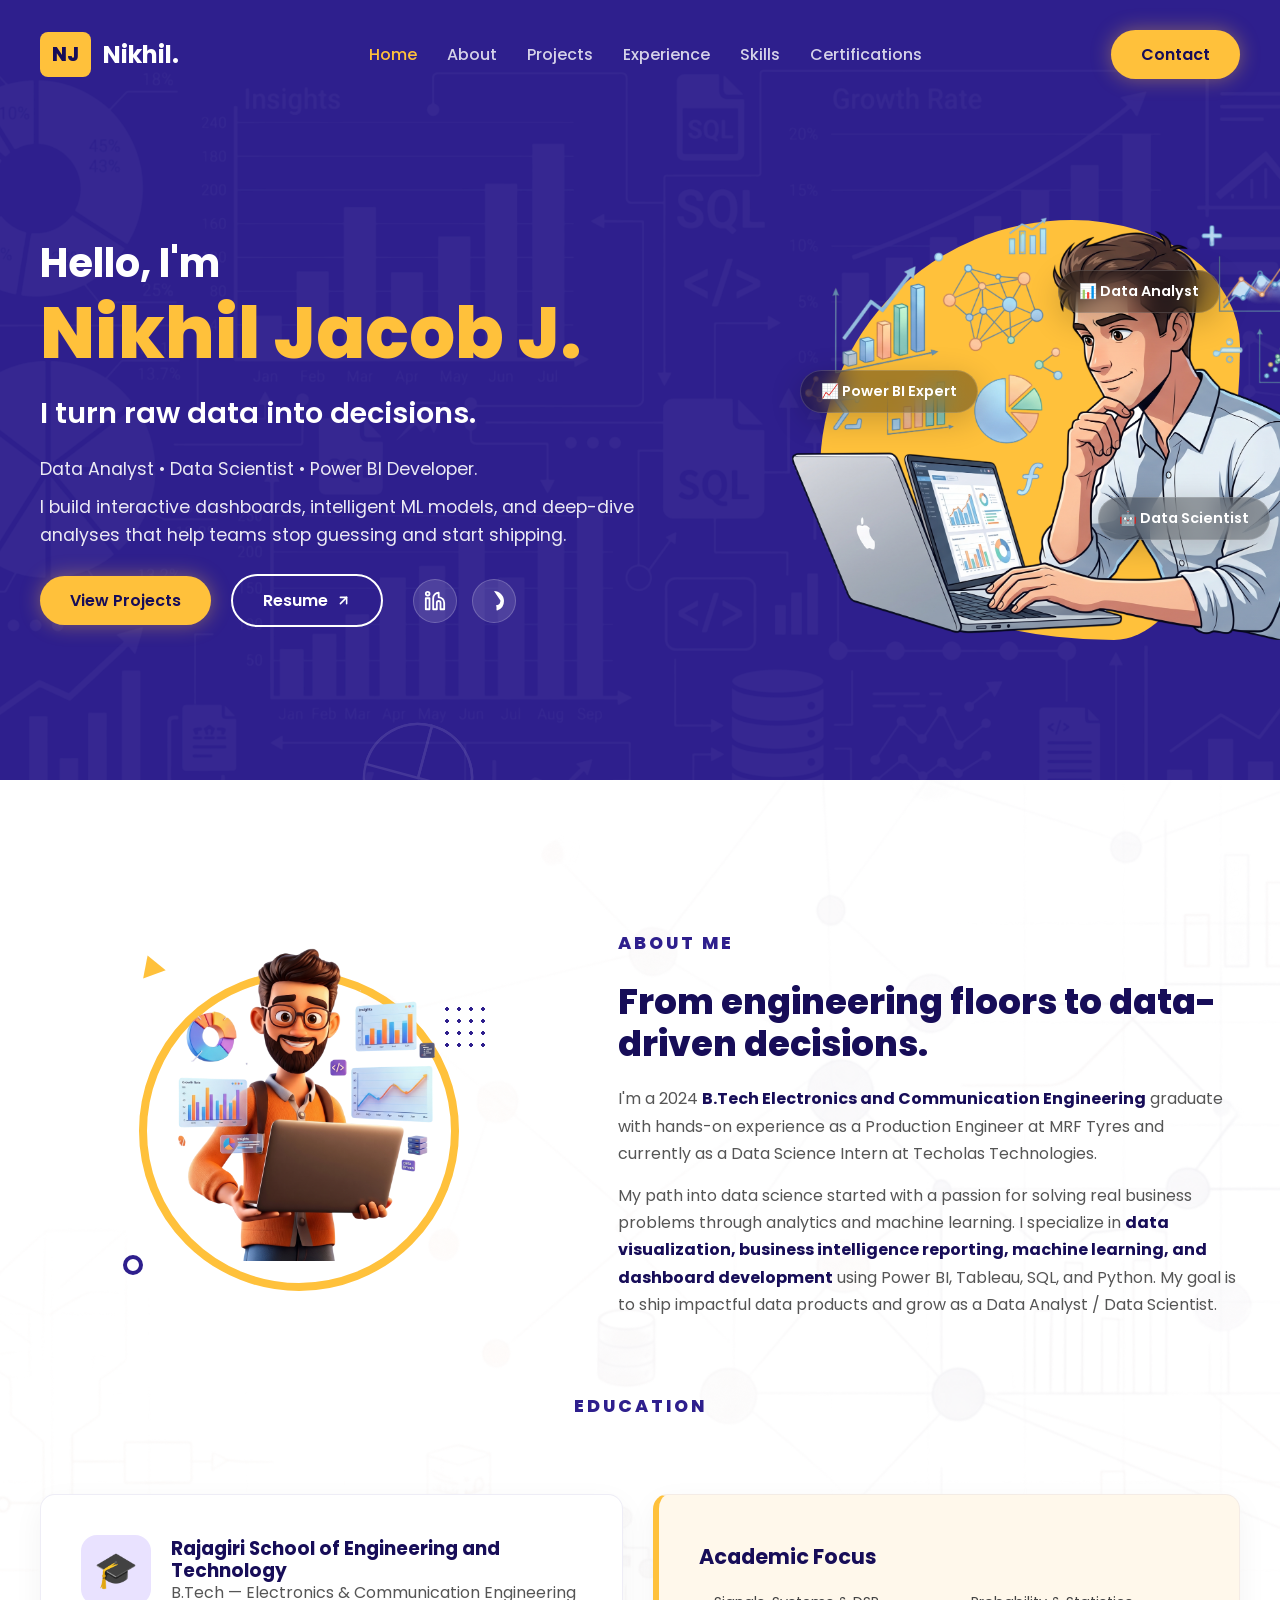
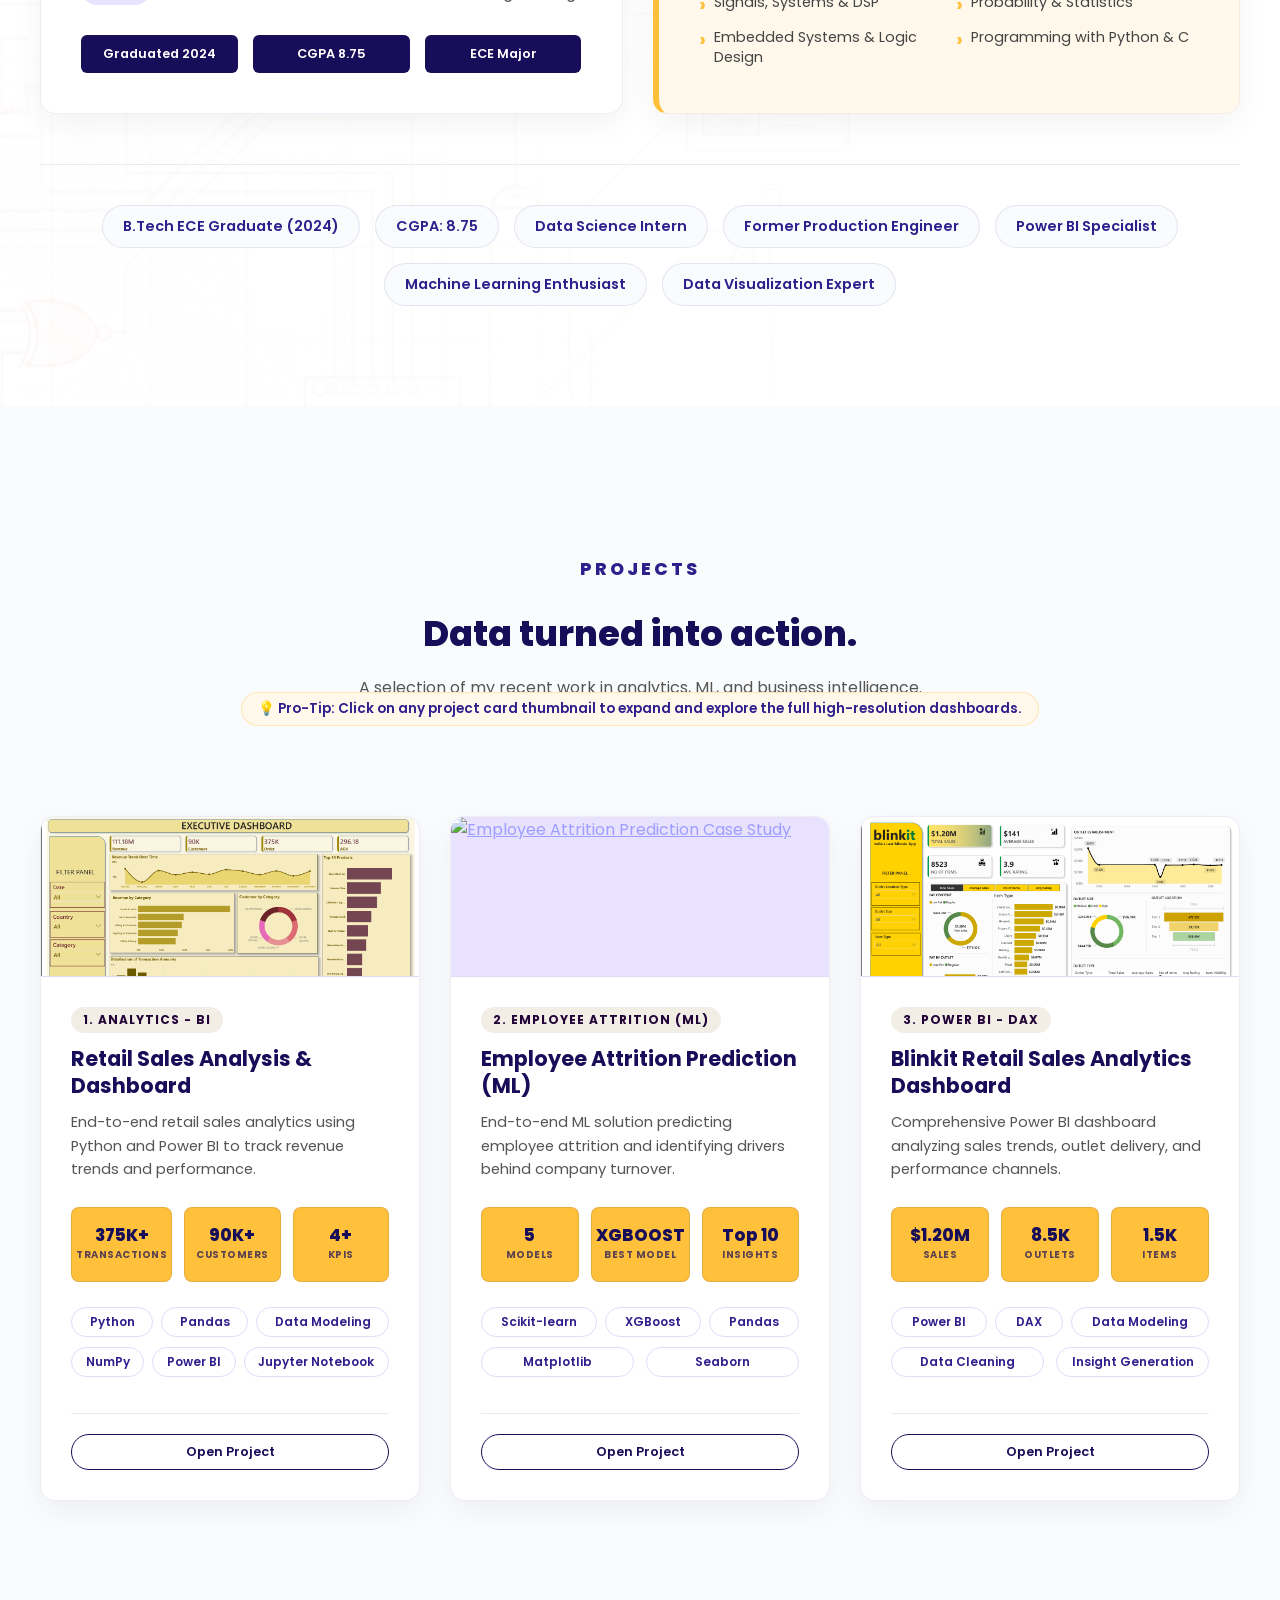
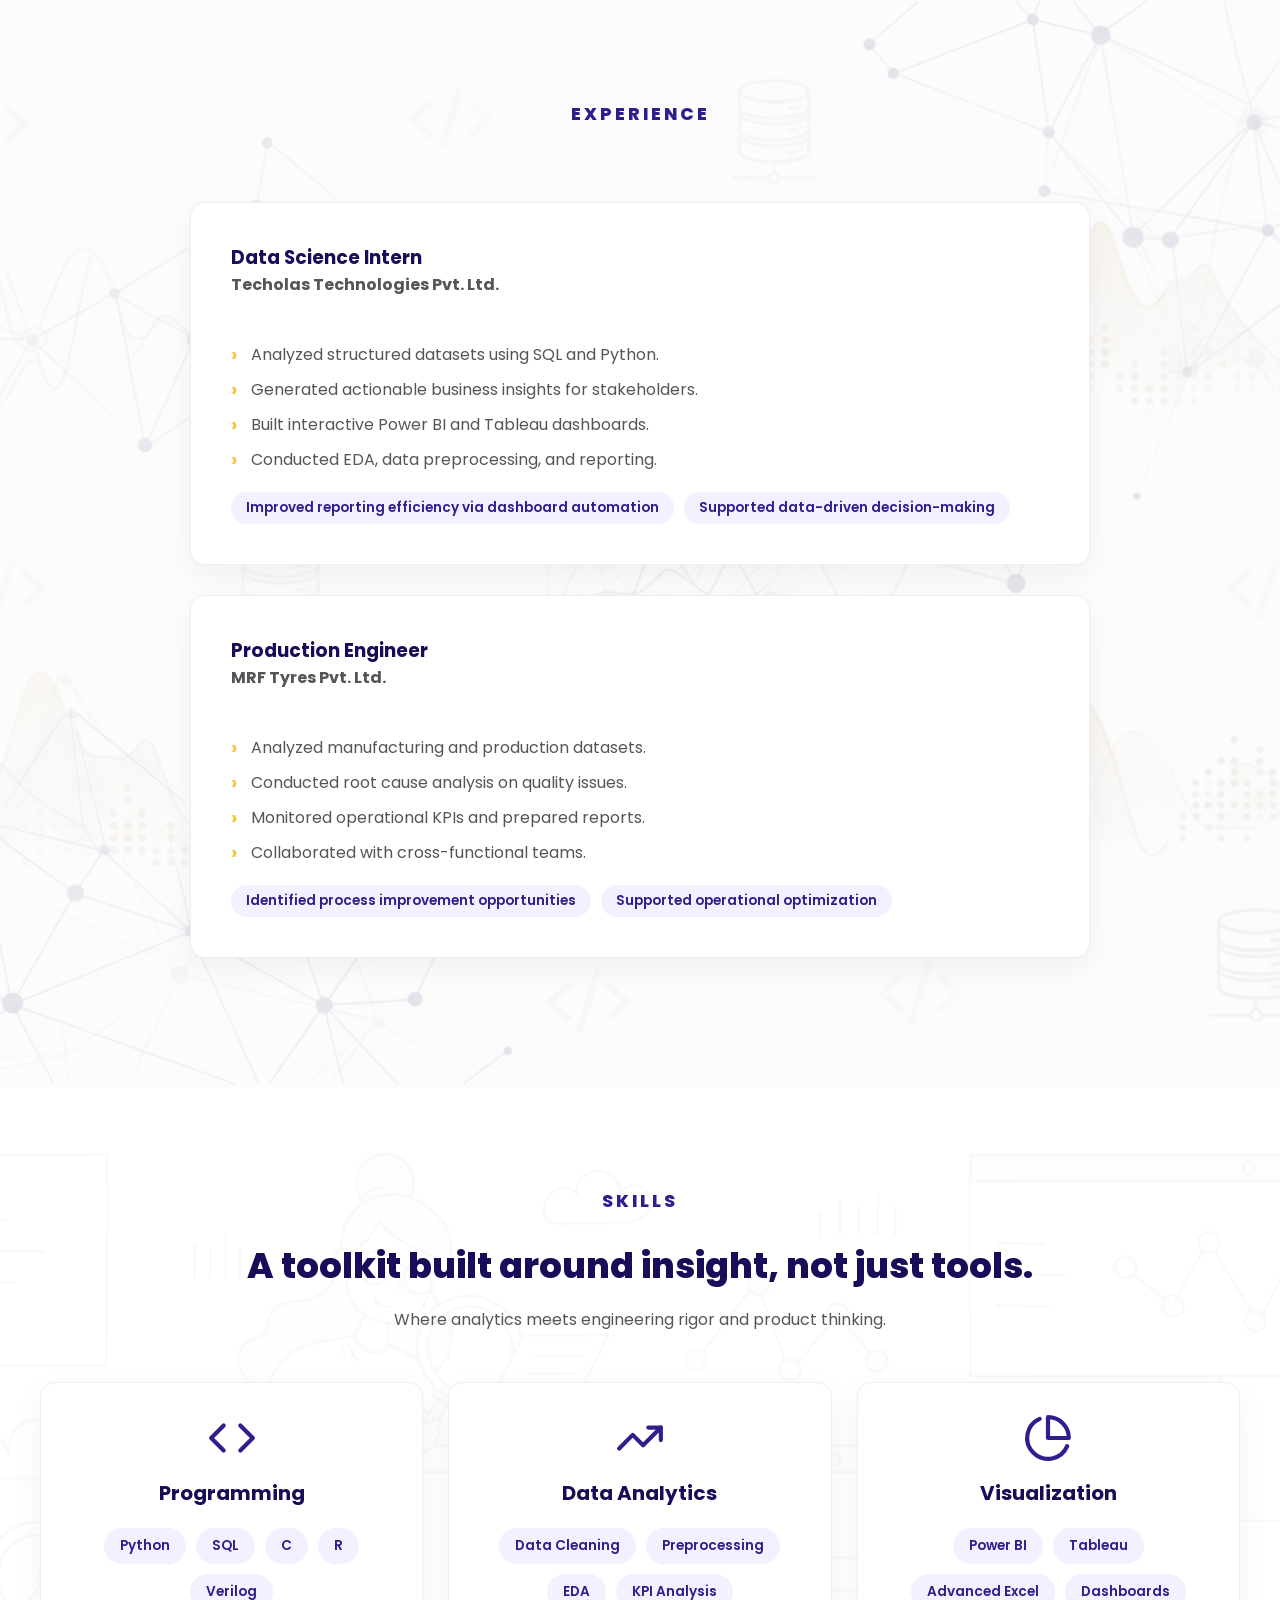
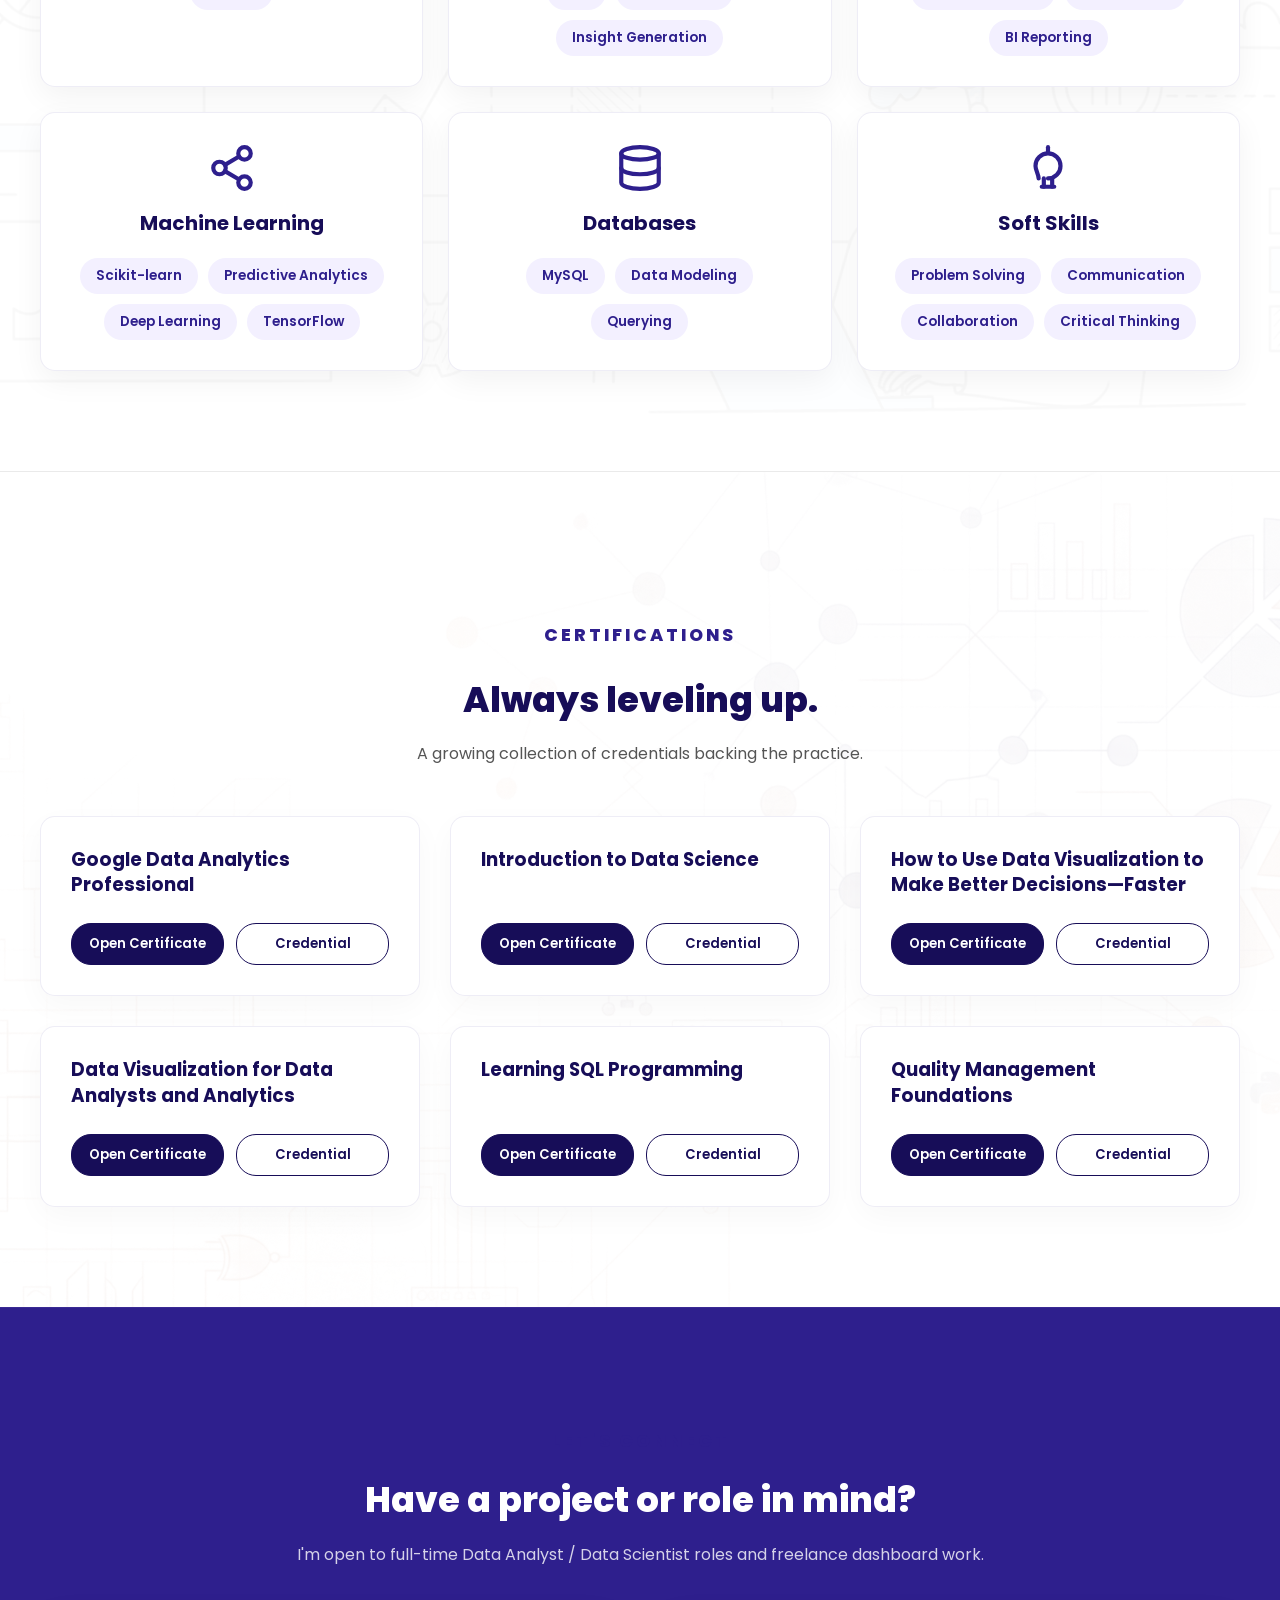
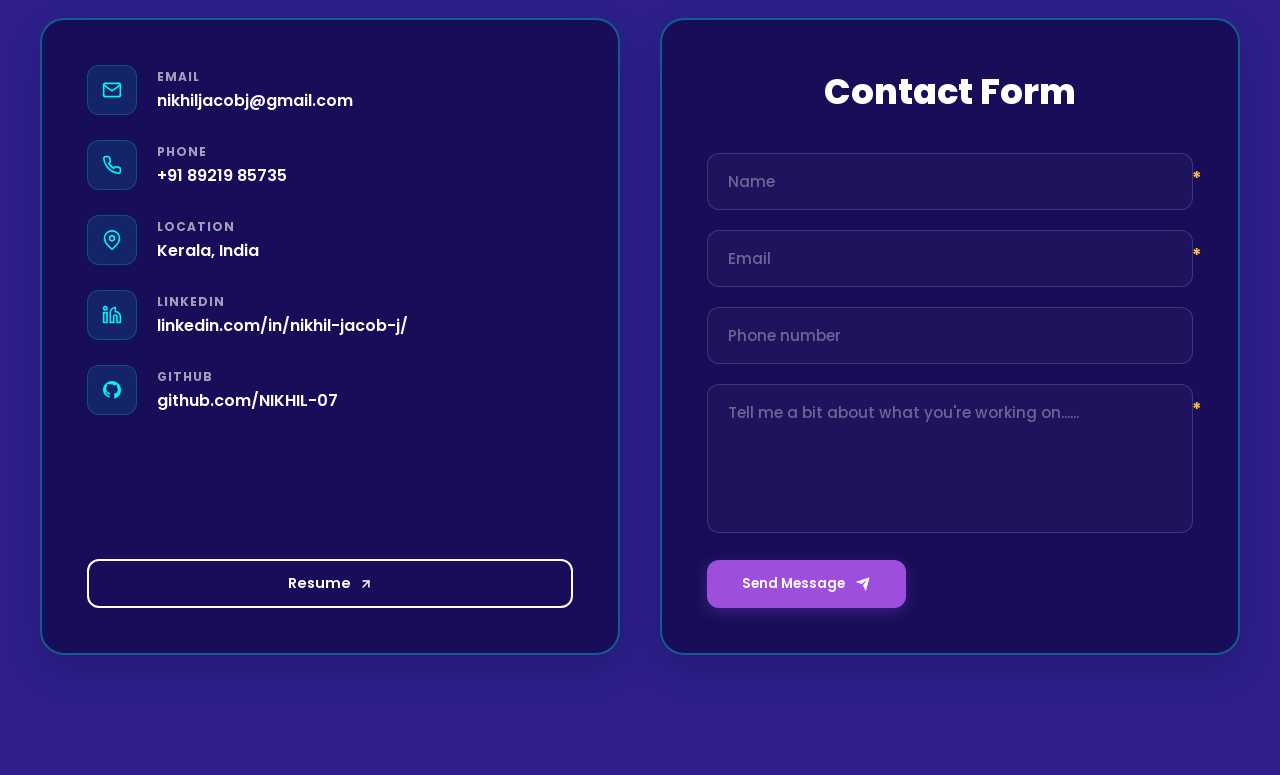
==== index.html @ 3cd32cd9 "Update index.html Updating mobile response" ====
<!DOCTYPE html>
<html lang="en">

<head>
    <meta charset="UTF-8">
    <meta name="viewport" content="width=device-width, initial-scale=1.0">
    <meta name="color-scheme" content="dark">
    <title>Nikhil Jacob J. | Portfolio</title>
    <link href="https://fonts.googleapis.com/css2?family=Poppins:wght@400;500;600;700;800&display=swap"
        rel="stylesheet">

    <style>
        /* ================= BASE RESET & ANTI-INVERSION SYSTEM ================= */
        * {
            margin: 0;
            padding: 0;
            box-sizing: border-box;
            font-family: 'Poppins', sans-serif;
        }

        :root {
            color-scheme: dark !important;
            supported-color-schemes: dark !important;
        }

        body {
            background-color: #2e1f8d !important;
            color: #ffffff !important;
            overflow-x: hidden;
            position: relative;
        }

        html {
            scroll-behavior: smooth;
        }

        .container {
            max-width: 1300px;
            margin: 0 auto;
            padding: 0 40px;
            position: relative;
            z-index: 10;
        }

        /* ================= BACKGROUND GRAPHICS & LAYERED IMAGES ================= */
        .bg-graphics {
            position: absolute;
            top: 0;
            left: 0;
            width: 100%;
            height: 100%;
            overflow: hidden;
            z-index: 1;
            pointer-events: none;
        }

        .bg-graphics::before {
            content: "";
            position: absolute;
            top: 0;
            left: 0;
            width: 100%;
            height: 100vh;
            background-image: url('Home background.png');
            background-size: cover;
            background-position: center;
            background-repeat: no-repeat;
            opacity: 0.04;
            z-index: 0;
            pointer-events: none;
        }

        .bg-chart {
            position: absolute;
            fill: none;
            stroke: #ffffff;
            stroke-width: 2;
            opacity: 0.1;
        }

        .chart-1 {
            width: 180px;
            top: 15%;
            left: 5%;
        }

        .chart-2 {
            width: 120px;
            top: 10%;
            left: 28%;
            transform: rotate(15deg);
        }

        .chart-3 {
            width: 150px;
            top: 5%;
            right: 15%;
        }

        .chart-4 {
            width: 200px;
            bottom: 10%;
            left: 35%;
            opacity: 0.1;
        }

        .chart-5 {
            width: 140px;
            top: 60%;
            left: 8%;
            opacity: 0.1;
        }

        .chart-6 {
            width: 110px;
            top: 45%;
            right: 8%;
            transform: rotate(-20deg);
        }

        .chart-7 {
            width: 160px;
            bottom: 20%;
            right: 28%;
        }

        /* ================= HEADER & NAVIGATION ================= */
        .site-header {
            position: fixed;
            top: 0;
            left: 0;
            width: 100%;
            z-index: 1000;
            transition: background-color 0.3s ease, box-shadow 0.3s ease;
        }

        .site-header.scrolled {
            background-color: rgba(23, 13, 88, 0.75) !important;
            backdrop-filter: blur(15px);
            -webkit-backdrop-filter: blur(15px);
            border-bottom: 1px solid rgba(255, 255, 255, 0.08);
            box-shadow: 0 10px 30px rgba(0, 0, 0, 0.15);
        }

        .navbar {
            display: flex;
            justify-content: space-between;
            align-items: center;
            padding: 30px 0;
            transition: padding 0.3s ease;
        }

        .site-header.scrolled .navbar {
            padding: 15px 0;
        }

        .logo {
            display: flex;
            align-items: center;
            gap: 12px;
        }

        .logo-icon {
            background-color: #ffc13b;
            color: #170d58;
            font-weight: 800;
            font-size: 1.2rem;
            padding: 8px 12px;
            border-radius: 8px;
        }

        .logo-text {
            font-size: 1.5rem;
            font-weight: 700;
            color: #ffffff !important;
        }

        .nav-links {
            display: flex;
            list-style: none;
            gap: 30px;
        }

        .nav-links a {
            text-decoration: none;
            color: #ffffff !important;
            font-weight: 500;
            opacity: 0.8;
            transition: 0.3s;
        }

        .nav-links a:hover,
        .nav-links a.active {
            color: #ffc13b !important;
            opacity: 1;
        }

        .mobile-menu-trigger {
            display: none;
            background: transparent;
            border: none;
            color: #ffffff !important;
            cursor: pointer;
        }

        /* Buttons */
        .btn {
            display: inline-block;
            padding: 12px 30px;
            border-radius: 30px;
            text-decoration: none;
            font-weight: 600;
            transition: all 0.3s ease;
            text-align: center;
        }

        .btn-contact {
            background-color: #ffc13b !important;
            color: #170d58 !important;
            box-shadow: 0 0 20px rgba(255, 193, 59, 0.4);
        }

        .btn-primary {
            background-color: #ffc13b !important;
            color: #170d58 !important;
            box-shadow: 0 0 20px rgba(255, 193, 59, 0.4);
        }

        .btn-contact:hover,
        .btn-primary:hover {
            box-shadow: 0 0 30px rgba(255, 193, 59, 0.7);
            transform: translateY(-2px);
        }

        .btn-secondary {
            background-color: transparent !important;
            color: #ffffff !important;
            border: 2px solid #ffffff !important;
        }

        .btn-secondary:hover {
            background-color: rgba(255, 255, 255, 0.1) !important;
        }

        .btn-sm {
            padding: 8px 16px;
            font-size: 0.8rem;
            border-radius: 25px;
        }

        /* Mobile Notice Banner */
        .mobile-notice-ribbon {
            display: none;
            width: 100%;
            background: #fff8eb !important;
            color: #170d58 !important;
            padding: 14px 20px;
            font-size: 0.9rem;
            font-weight: 700;
            text-align: center;
            border: 1px solid rgba(255, 193, 59, 0.4);
            border-radius: 12px;
            margin-bottom: 25px;
            box-shadow: 0 4px 15px rgba(0, 0, 0, 0.15);
        }

        /* ================= SECTION HEADERS ================= */
        .section-header {
            text-align: center;
            margin-bottom: 50px;
            display: flex;
            flex-direction: column;
            align-items: center;
            width: 100%;
        }

        .section-header h2 {
            font-size: 2.2rem;
            color: #170d58 !important;
            font-weight: 800;
            margin-bottom: 15px;
        }

        .section-header p {
            color: #555555 !important;
        }

        /* ================= HERO SECTION ================= */
        .hero {
            display: flex;
            align-items: center;
            justify-content: space-between;
            min-height: calc(100vh - 120px);
            padding-top: 120px;
            padding-bottom: 40px;
        }

        .hero-left {
            max-width: 600px;
        }

        .hero-left h2 {
            font-size: 2.5rem;
            font-weight: 700;
        }

        .hero-left h1 {
            font-size: 4.5rem;
            color: #ffc13b;
            font-weight: 800;
            line-height: 1.1;
            margin-bottom: 20px;
        }

        .hero-left h3 {
            font-size: 1.8rem;
            font-weight: 600;
            margin-bottom: 20px;
        }

        .hero-left p {
            font-size: 1.1rem;
            opacity: 0.9;
            line-height: 1.6;
            margin-bottom: 10px;
        }

        .hero-left .description {
            margin-bottom: 25px;
        }

        .hero-buttons {
            display: flex;
            gap: 20px;
            align-items: center;
        }

        .hero-socials {
            display: flex;
            gap: 15px;
            margin-left: 10px;
        }

        .hero-social-icon {
            width: 44px;
            height: 44px;
            background: rgba(255, 255, 255, 0.12) !important;
            border: 1px solid rgba(255, 255, 255, 0.2);
            color: #ffffff !important;
            border-radius: 50%;
            transition: all 0.3s ease;
            display: flex;
            justify-content: center;
            align-items: center;
        }

        .hero-social-icon:hover {
            color: #170d58 !important;
            background: #ffc13b !important;
            border-color: #ffc13b;
            transform: translateY(-3px);
            box-shadow: 0 10px 20px rgba(255, 193, 59, 0.3);
        }

        /* Only Yellow Background Wrapper Animates. Profile Image remains clean and steady */
        .hero-right {
            position: relative;
            width: 420px;
            height: 420px;
            margin-left: 40px;
            background-color: #ffc13b !important;
            background-image: radial-gradient(circle, #ffc13b 50%, transparent 55%);
            background-size: cover;
            background-position: center;
            border-radius: 60% 40% 30% 70% / 60% 30% 70% 40%;
            animation: morphBlob 12s infinite ease-in-out;
            flex-shrink: 0;
        }

        .illustration-placeholder {
            width: 100%;
            height: 100%;
            position: absolute;
            top: 0;
            left: 0;
            z-index: 5;
        }

        .profile-img {
            width: 100%;
            height: 100%;
            object-fit: contain;
            object-position: bottom;
            pointer-events: none;
            transform: scale(1.95);
            transform-origin: bottom center;
            z-index: 0;
        }

        .glass-badge {
            position: absolute;
            background: rgba(0, 0, 0, 0.35);
            backdrop-filter: blur(12px);
            -webkit-backdrop-filter: blur(12px);
            border: 1px solid rgba(255, 255, 255, 0.15);
            padding: 10px 20px;
            border-radius: 30px;
            font-weight: 600;
            font-size: 0.9rem;
            box-shadow: 0 8px 32px rgba(0, 0, 0, 0.2);
            color: #fff;
            z-index: 20;
            animation: floatBadge 6s infinite ease-in-out;
            cursor: pointer;
            transition: all 0.3s ease;
        }

        .glass-badge:hover {
            background: #ffc13b;
            color: #333333;
            border-color: #ffc13b;
            box-shadow: 0 15px 35px rgba(255, 193, 59, 0.4);
            scale: 1.15;
            z-index: 30;
        }

        .badge-1 {
            top: 50px;
            right: 20px;
            animation-delay: 0s;
        }

        .badge-2 {
            top: 150px;
            left: -20px;
            animation-delay: 1.5s;
        }

        .badge-3 {
            bottom: 100px;
            right: -30px;
            animation-delay: 3s;
        }

        @keyframes morphBlob {

            0%,
            100% {
                border-radius: 60% 40% 30% 70% / 60% 30% 70% 40%;
                transform: scale(1) rotate(0deg);
            }

            25% {
                border-radius: 40% 60% 70% 30% / 30% 70% 40% 60%;
                transform: scale(1.03) rotate(1deg);
            }

            50% {
                border-radius: 30% 70% 40% 60% / 70% 40% 60% 30%;
                transform: scale(1.05) rotate(-1deg);
            }

            75% {
                border-radius: 70% 30% 60% 40% / 40% 60% 30% 70%;
                transform: scale(1.03) rotate(1deg);
            }
        }

        @keyframes floatBadge {

            0%,
            100% {
                transform: translateY(0px);
            }

            50% {
                transform: translateY(-15px);
            }
        }

        /* ================= LIGHT SECTIONS (ABOUT, PROJECTS, CERTS) ================= */
        .light-section {
            background-color: #ffffff !important;
            color: #333333 !important;
            padding: 150px 0 100px 0;
            position: relative;
            z-index: 20;
            overflow: hidden;
        }

        .light-section::before {
            content: "";
            position: absolute;
            top: 0;
            left: 0;
            width: 100%;
            height: 100%;
            background-image: url('About Section Bg.png');
            background-size: cover;
            background-position: center;
            background-repeat: no-repeat;
            opacity: 0.2;
            z-index: 0;
            pointer-events: none;
        }

        .light-section .container {
            position: relative;
            z-index: 1;
        }

        .about-top-row {
            display: flex;
            gap: 60px;
            align-items: center;
            margin-bottom: 60px;
        }

        .about-image-column {
            flex: 1;
            display: flex;
            justify-content: center;
        }

        .about-image-wrapper {
            position: relative;
            width: 320px;
            height: 320px;
            display: flex;
            justify-content: center;
            align-items: center;
        }

        .decor-ring {
            position: absolute;
            width: 100%;
            height: 100%;
            border: 8px solid #ffc13b;
            border-radius: 50%;
            z-index: 1;
        }

        .image-frame {
            width: 100%;
            height: 100%;
            border-radius: 50%;
            background-color: transparent;
            overflow: visible;
            z-index: 2;
            position: relative;
            display: flex;
            justify-content: center;
            align-items: flex-end;
        }

        .about-img {
            width: 100%;
            object-fit: contain;
            object-position: bottom;
            margin-bottom: 30px;
            transform: scale(1.00);
            transform-origin: bottom center;
            z-index: 10;
        }

        .shape {
            position: absolute;
            z-index: 3;
        }

        .shape-triangle {
            width: 0;
            height: 0;
            border-left: 12px solid transparent;
            border-right: 12px solid transparent;
            border-bottom: 20px solid #ffc13b;
            top: -5%;
            left: 0%;
            transform: rotate(-20deg);
        }

        .shape-circle {
            width: 20px;
            height: 20px;
            border: 4px solid #2e1f8d;
            border-radius: 50%;
            bottom: 5%;
            left: -5%;
        }

        .shape-dots {
            width: 50px;
            height: 50px;
            background-image: radial-gradient(#2e1f8d 20%, transparent 20%);
            background-size: 12px 12px;
            top: 10%;
            right: -10%;
        }

        .about-text-column {
            flex: 1.2;
        }

        .sub-heading {
            color: #2e1f8d !important;
            font-weight: 800;
            font-size: 1.1rem;
            letter-spacing: 3px;
            text-transform: uppercase;
            display: block;
            margin-bottom: 25px;
        }

        .about-text-column h2 {
            font-size: 2.2rem;
            color: #170d58 !important;
            font-weight: 800;
            line-height: 1.2;
            margin-bottom: 20px;
        }

        .about-text-column p {
            font-size: 1rem;
            color: #555555 !important;
            line-height: 1.7;
            margin-bottom: 15px;
        }

        .about-text-column strong {
            color: #170d58 !important;
            font-weight: 700;
        }

        /* Symmetrical Hover Transformations on Education Cards */
        .about-middle-row {
            display: flex;
            gap: 30px;
            align-items: stretch;
            margin-bottom: 50px;
        }

        .edu-card,
        .edu-focus-card {
            flex: 1;
            border-radius: 15px;
            padding: 40px;
            transition: all 0.4s cubic-bezier(0.175, 0.885, 0.32, 1.275);
            box-shadow: 0 10px 30px rgba(0, 0, 0, 0.05);
        }

        .edu-card {
            background: #ffffff !important;
            border: 1px solid rgba(46, 31, 141, 0.08);
        }

        .edu-card h3 {
            color: #170d58 !important;
        }

        .edu-card p {
            color: #555555 !important;
        }

        .edu-focus-card {
            background: #fff8eb !important;
            border-left: 6px solid #ffc13b !important;
            border-top: 1px solid rgba(46, 31, 141, 0.05);
            border-right: 1px solid rgba(46, 31, 141, 0.05);
            border-bottom: 1px solid rgba(46, 31, 141, 0.05);
            display: flex;
            flex-direction: column;
            justify-content: center;
        }

        .edu-card:hover,
        .edu-focus-card:hover {
            transform: translateY(-10px) !important;
            box-shadow: 0 20px 40px rgba(46, 31, 141, 0.12) !important;
            border-color: rgba(255, 193, 59, 0.6) !important;
        }

        .edu-header {
            display: flex;
            align-items: center;
            gap: 20px;
            margin-bottom: 30px;
        }

        .edu-icon {
            font-size: 2.2rem;
            background: #e9e2ff;
            width: 70px;
            height: 70px;
            display: flex;
            justify-content: center;
            align-items: center;
            border-radius: 16px;
            flex-shrink: 0;
        }

        .edu-titles {
            display: flex;
            flex-direction: column;
            justify-content: center;
            line-height: 1.2;
        }

        .edu-badges {
            display: flex;
            justify-content: space-between;
            gap: 15px;
            width: 100%;
        }

        .badge {
            flex: 1;
            text-align: center;
            background: #170d58 !important;
            color: #ffffff !important;
            font-size: 0.8rem;
            padding: 10px 5px;
            border-radius: 6px;
            font-weight: 600;
        }

        .edu-focus-card h4 {
            color: #170d58 !important;
            font-size: 1.3rem;
            margin-bottom: 20px;
            font-weight: 700;
        }

        .focus-list {
            list-style: none;
            padding: 0;
            display: grid;
            grid-template-columns: repeat(2, 1fr);
            gap: 15px;
        }

        .focus-list li {
            position: relative;
            padding-left: 15px;
            font-size: 0.9rem;
            color: #444444 !important;
            line-height: 1.4;
        }

        .focus-list li::before {
            content: '›';
            position: absolute;
            left: 0;
            top: -2px;
            color: #ffc13b !important;
            font-size: 1.3rem;
            font-weight: bold;
        }

        .about-bottom-skills {
            width: 100%;
            border-top: 1px solid #eaeaea;
            padding-top: 40px;
        }

        .about-skill-tags {
            display: flex;
            flex-wrap: wrap;
            justify-content: center;
            gap: 15px;
        }

        .about-skill-tags span {
            background-color: #f9fbfd !important;
            color: #2e1f8d !important;
            padding: 10px 20px;
            border-radius: 30px;
            font-size: 0.9rem;
            font-weight: 600;
            border: 1px solid rgba(46, 31, 141, 0.1);
            transition: all 0.3s ease;
            cursor: default;
        }

        .about-skill-tags span:hover {
            background-color: #ffc13b !important;
            color: #170d58 !important;
            border-color: #ffc13b;
            transform: translateY(-3px);
            box-shadow: 0 5px 15px rgba(255, 193, 59, 0.3);
        }

        /* ================= PROJECTS SECTION ================= */
        .projects-section {
            padding: 150px 0 100px 0;
            background-color: #f9fbfd !important;
            position: relative;
            overflow: hidden;
        }

        .projects-section::before {
            content: "";
            position: absolute;
            top: 0;
            left: 0;
            width: 100%;
            height: 100%;
            background-image: url('Projects bg.png');
            background-size: cover;
            background-position: center;
            background-repeat: no-repeat;
            opacity: 0.04;
            z-index: 0;
            pointer-events: none;
        }

        .projects-grid {
            display: grid;
            grid-template-columns: repeat(auto-fit, minmax(360px, 1fr));
            grid-auto-rows: 1fr;
            gap: 30px;
            margin-top: 40px;
        }

        .project-card {
            background: #ffffff !important;
            border: 1px solid rgba(46, 31, 141, 0.08);
            border-radius: 15px;
            overflow: hidden;
            display: flex;
            flex-direction: column;
            transition: all 0.4s cubic-bezier(0.175, 0.885, 0.32, 1.275);
            box-shadow: 0 10px 30px rgba(0, 0, 0, 0.05);
            height: 100%;
        }

        .project-card:hover {
            transform: translateY(-10px);
            box-shadow: 0 20px 40px rgba(46, 31, 141, 0.12);
            border-color: #ffc13b;
        }

        .project-img {
            width: 100%;
            height: 160px;
            background: #e9e2ff;
            display: flex;
            justify-content: center;
            align-items: center;
            border-bottom: 1px solid rgba(46, 31, 141, 0.05);
            overflow: hidden;
            position: relative;
            cursor: zoom-in;
        }

        .project-img img {
            width: 100%;
            height: 100%;
            object-fit: cover;
            object-position: 50% 10%;
            position: relative;
            z-index: 1;
        }

        .project-content {
            padding: 30px;
            display: flex;
            flex-direction: column;
            flex: 1;
            color: #555555 !important;
        }

        .project-category {
            font-size: 0.75rem;
            font-weight: 700;
            color: #220338 !important;
            text-transform: uppercase;
            letter-spacing: 1px;
            margin-bottom: 12px;
            display: inline-block;
            background: #f2eee6 !important;
            padding: 4px 12px;
            border-radius: 20px;
            align-self: flex-start;
        }

        .project-text-area {
            display: flex;
            flex-direction: column;
            flex: 1;
            justify-content: flex-start;
        }

        .project-content h3 {
            color: #170d58 !important;
            font-size: 1.3rem;
            margin-bottom: 12px;
            line-height: 1.3;
            font-weight: 700;
        }

        .project-content p {
            color: #555555 !important;
            font-size: 0.92rem;
            line-height: 1.6;
            margin-bottom: 25px;
        }

        .project-metrics {
            display: flex;
            justify-content: space-between;
            gap: 12px;
            margin-bottom: 25px;
            width: 100%;
            margin-top: auto;
        }

        .metric-box {
            background: #ffc13b !important;
            border: 1px solid rgba(23, 13, 88, 0.1);
            border-radius: 8px;
            padding: 12px 4px;
            text-align: center;
            flex: 1;
            display: flex;
            flex-direction: column;
            justify-content: center;
            align-items: center;
            height: 75px;
        }

        .metric-box h4 {
            color: #170d58 !important;
            font-size: 1.05rem;
            font-weight: 800;
            margin-bottom: 2px;
            line-height: 1.2;
        }

        .metric-box p {
            color: rgba(23, 13, 88, 0.7) !important;
            font-size: 0.62rem;
            text-transform: uppercase;
            letter-spacing: 0.5px;
            margin: 0;
            font-weight: 700;
        }

        .project-tags {
            display: flex;
            flex-wrap: wrap;
            justify-content: space-between;
            gap: 10px 8px;
            margin-bottom: 30px;
            min-height: 76px;
            align-content: flex-start;
        }

        .project-tags span {
            flex-grow: 1;
            text-align: center;
            background: #ffffff !important;
            color: #2e1f8d !important;
            border: 1px solid #e0dcfc;
            padding: 5px 12px;
            border-radius: 20px;
            font-size: 0.75rem;
            font-weight: 600;
            max-width: 48%;
        }

        .project-links {
            display: flex;
            gap: 10px;
            border-top: 1px solid #eaeaea;
            padding-top: 20px;
            margin-top: auto;
        }

        .project-links .btn-outline-dark {
            width: 100%;
            text-align: center;
            font-weight: 600;
            background: transparent;
            border: 1px solid #170d58;
            color: #170d58 !important;
            transition: all 0.3s ease;
        }

        .project-links .btn-outline-dark:hover {
            background: #170d58 !important;
            color: #ffffff !important;
        }

        /* Pro-Tip project banner text */
        .project-row-hint {
            text-align: center;
            font-size: 0.85rem;
            color: #2e1f8d !important;
            font-weight: 600;
            background: #fff8eb !important;
            display: inline-block;
            padding: 6px 16px;
            border-radius: 20px;
            margin: -20px auto 40px auto;
            border: 1px solid rgba(255, 193, 59, 0.3);
        }

        /* ================= EXPERIENCE SECTION ================= */
        .experience-section {
            padding: 100px 0;
            background-color: #fcfcfc !important;
            position: relative;
            overflow: hidden;
        }

        .experience-section::before {
            content: "";
            position: absolute;
            top: 0;
            left: 0;
            width: 100%;
            height: 100%;
            background-image: url('Experience section bg.png');
            background-size: cover;
            background-position: center;
            background-repeat: no-repeat;
            opacity: 0.2;
            z-index: 0;
            pointer-events: none;
        }

        .exp-card {
            background: #ffffff !important;
            border: 1px solid rgba(46, 31, 141, 0.08);
            border-radius: 15px;
            padding: 40px;
            margin-bottom: 30px;
            max-width: 900px;
            margin-left: auto;
            margin-right: auto;
            transition: all 0.4s ease;
            box-shadow: 0 10px 30px rgba(0, 0, 0, 0.05);
        }

        .exp-card h3 {
            color: #170d58 !important;
        }

        .exp-card h4 {
            color: #555555 !important;
        }

        .exp-card p,
        .exp-card li {
            color: #555555 !important;
        }

        .exp-card:hover {
            transform: translateY(-8px);
            box-shadow: 0 20px 40px rgba(46, 31, 141, 0.12);
            border-color: #ffc13b;
        }

        .exp-list {
            list-style: none;
            margin: 20px 0;
        }

        .exp-list li {
            margin-bottom: 10px;
            padding-left: 20px;
            position: relative;
        }

        .exp-list li::before {
            content: '›';
            color: #ffc13b !important;
            position: absolute;
            left: 0;
            font-weight: bold;
            font-size: 1.2rem;
            top: -2px;
        }

        .exp-tags {
            display: flex;
            flex-wrap: wrap;
            gap: 10px;
        }

        .exp-tag {
            background: #f3f0ff !important;
            color: #2e1f8d !important;
            padding: 6px 15px;
            border-radius: 20px;
            font-size: 0.85rem;
            font-weight: 600;
        }

        /* ================= SKILLS SECTION (2 ROWS x 3 COLUMNS EACH) ================= */
        .skills-section {
            padding: 100px 0;
            background-color: #ffffff !important;
            position: relative;
            overflow: hidden;
        }

        .skills-section::before {
            content: "";
            position: absolute;
            top: 0;
            left: 0;
            width: 100%;
            height: 100%;
            background-image: url('Skills background.png');
            background-size: cover;
            background-position: center;
            background-repeat: no-repeat;
            opacity: 0.025;
            z-index: 0;
            pointer-events: none;
        }

        .skills-grid {
            display: grid;
            grid-template-columns: repeat(3, 1fr);
            gap: 25px;
            margin-top: 40px;
        }

        .skill-category {
            background: #ffffff !important;
            padding: 30px;
            border-radius: 15px;
            border: 1px solid rgba(46, 31, 141, 0.08);
            display: flex;
            flex-direction: column;
            align-items: center;
            text-align: center;
            transition: all 0.4s ease;
            box-shadow: 0 10px 30px rgba(0, 0, 0, 0.05);
        }

        .skill-category:hover {
            transform: translateY(-8px);
            box-shadow: 0 20px 40px rgba(46, 31, 141, 0.12);
            border-color: #ffc13b;
        }

        .skill-category h3 {
            color: #170d58 !important;
            margin-bottom: 10px;
            font-size: 1.25rem;
        }

        .skill-icon {
            width: 50px;
            height: 50px;
            margin-bottom: 15px;
            display: flex;
            justify-content: center;
            align-items: center;
        }

        .tag-cloud {
            display: flex;
            flex-wrap: wrap;
            justify-content: center;
            gap: 10px;
            margin-top: 10px;
        }

        .tag-cloud span {
            background: #f3f0ff !important;
            color: #2e1f8d !important;
            padding: 8px 16px;
            border-radius: 20px;
            font-size: 0.85rem;
            font-weight: 600;
        }

        /* ================= CERTIFICATIONS SECTION ================= */
        .certifications-section {
            background: #ffffff !important;
            border-top: 1px solid #eaeaea;
            padding: 120px 0 80px 0;
            position: relative;
            z-index: 20;
        }

        .certs-grid {
            display: grid;
            grid-template-columns: repeat(auto-fit, minmax(340px, 1fr));
            gap: 30px;
            margin-top: 40px;
        }

        .cert-card-box {
            background: #ffffff !important;
            border: 1px solid rgba(46, 31, 141, 0.08);
            border-radius: 15px;
            padding: 30px;
            display: flex;
            flex-direction: column;
            justify-content: space-between;
            box-shadow: 0 10px 30px rgba(0, 0, 0, 0.03);
            transition: all 0.3s ease;
        }

        .cert-card-box:hover {
            transform: translateY(-5px);
            box-shadow: 0 20px 40px rgba(46, 31, 141, 0.08);
            border-color: #ffc13b;
        }

        .cert-title-area h3 {
            color: #170d58 !important;
            font-size: 1.15rem;
            font-weight: 700;
            line-height: 1.4;
            margin-bottom: 25px;
            min-height: 50px;
        }

        .cert-action-row {
            display: flex;
            gap: 12px;
            width: 100%;
        }

        .cert-action-row .btn-cert {
            flex: 1;
            padding: 10px 15px;
            font-size: 0.82rem;
            border-radius: 20px;
            text-decoration: none;
            font-weight: 600;
            text-align: center;
            transition: all 0.2s ease;
        }

        .btn-cert-primary {
            background-color: #170d58 !important;
            color: #ffffff !important;
            border: 1px solid #170d58;
        }

        .btn-cert-primary:hover {
            background-color: #ffc13b !important;
            color: #170d58 !important;
            border-color: #ffc13b;
        }

        .btn-cert-secondary {
            background-color: transparent !important;
            color: #170d58 !important;
            border: 1px solid #170d58;
        }

        .btn-cert-secondary:hover {
            background-color: rgba(23, 13, 88, 0.05) !important;
        }

        /* ================= THEME INTEGRATED CONTACT SECTION ================= */
        .contact-section {
            padding: 120px 0;
            background-color: #2e1f8d !important;
            color: #ffffff !important;
            position: relative;
            z-index: 20;
            border-top: 1px solid rgba(255, 255, 255, 0.05);
        }

        .contact-grid {
            display: grid;
            grid-template-columns: 1fr 1fr;
            gap: 40px;
            margin-top: 40px;
            align-items: stretch;
        }

        .contact-card-gradient,
        .contact-form-gradient {
            background: #170d58 !important;
            border-radius: 24px;
            padding: 45px;
            box-shadow: 0 15px 40px rgba(0, 0, 0, 0.2);
            border: 2px solid rgba(0, 242, 254, 0.35);
            display: flex;
            flex-direction: column;
            justify-content: space-between;
            height: 100%;
        }

        .contact-info-list {
            display: flex;
            flex-direction: column;
            gap: 25px;
            margin-bottom: 40px;
        }

        .contact-info-item {
            display: flex;
            align-items: center;
            gap: 20px;
        }

        .contact-icon-frame {
            width: 50px;
            height: 50px;
            background: rgba(0, 242, 254, 0.1) !important;
            border: 1px solid rgba(0, 242, 254, 0.2);
            border-radius: 12px;
            display: flex;
            justify-content: center;
            align-items: center;
            color: #00f2fe !important;
            flex-shrink: 0;
        }

        .contact-info-text span {
            font-size: 0.75rem;
            opacity: 0.6;
            text-transform: uppercase;
            letter-spacing: 1px;
            display: block;
            font-weight: 700;
            margin-bottom: 2px;
            color: #ffffff !important;
        }

        .contact-info-text p,
        .contact-info-text a {
            font-size: 1rem;
            color: #ffffff !important;
            text-decoration: none;
            font-weight: 600;
            transition: color 0.2s;
        }

        .contact-info-text a:hover {
            color: #ffc13b !important;
        }

        .form-title {
            font-size: 2.2rem;
            font-weight: 800;
            text-align: center;
            color: #ffffff !important;
            margin-bottom: 35px;
        }

        .input-group-row {
            position: relative;
            margin-bottom: 20px;
        }

        .input-control {
            width: 100%;
            padding: 16px 20px;
            background: rgba(255, 255, 255, 0.03) !important;
            border: 1px solid rgba(255, 255, 255, 0.15);
            border-radius: 12px;
            color: #ffffff !important;
            font-size: 0.95rem;
            font-weight: 500;
            outline: none;
            transition: all 0.3s ease;
        }

        .input-control::placeholder {
            color: rgba(255, 255, 255, 0.35) !important;
        }

        .input-control:focus {
            border-color: #ffc13b;
            background: rgba(255, 255, 255, 0.06) !important;
            box-shadow: 0 0 15px rgba(255, 193, 59, 0.2);
        }

        .asterisk-mark {
            position: absolute;
            top: 12px;
            right: -8px;
            color: #ffc13b !important;
            font-size: 1.1rem;
            font-weight: bold;
        }

        .btn-send {
            background: #9d4edd !important;
            color: #ffffff !important;
            padding: 14px 35px;
            border-radius: 12px;
            font-weight: 600;
            border: none;
            cursor: pointer;
            display: inline-flex;
            align-items: center;
            gap: 10px;
            transition: all 0.3s ease;
            box-shadow: 0 4px 15px rgba(157, 78, 221, 0.3);
            width: max-content;
        }

        .btn-send:hover {
            background: #ffc13b !important;
            color: #170d58 !important;
            transform: translateY(-2px);
            box-shadow: 0 6px 20px rgba(255, 193, 59, 0.4);
        }

        /* FIXED CSS: Thank you success alert block banner stays completely hidden by default layout parameters */
        .form-status-alert {
            font-size: 1rem;
            font-weight: 600;
            color: #ffc13b !important;
            margin-top: 20px;
            text-align: center;
            display: none;
            background: rgba(255, 193, 59, 0.1) !important;
            padding: 12px;
            border-radius: 8px;
            border: 1px solid rgba(255, 193, 59, 0.3);
        }

        /* ================= LIGHTBOX OVERLAY WINDOWS ================= */
        .modal-overlay {
            position: fixed;
            top: 0;
            left: 0;
            right: 0;
            bottom: 0;
            width: 100vw;
            height: 100vh;
            background: rgba(23, 13, 88, 0.95);
            backdrop-filter: blur(12px);
            -webkit-backdrop-filter: blur(12px);
            z-index: 2000;
            opacity: 0;
            pointer-events: none;
            transition: opacity 0.4s ease;
            display: flex !important;
            justify-content: center !important;
            align-items: center !important;
        }

        .modal-overlay:target {
            opacity: 1;
            pointer-events: auto;
        }

        .modal-wrapper {
            position: relative;
            width: 90%;
            max-width: 1200px;
            max-height: 85vh;
            background: #ffffff !important;
            padding: 30px;
            border-radius: 16px;
            box-shadow: 0 30px 70px rgba(0, 0, 0, 0.5);
            transform: scale(0.9);
            transition: transform 0.4s cubic-bezier(0.175, 0.885, 0.32, 1.25);
            overflow-y: auto;
        }

        .modal-overlay:target .modal-wrapper {
            transform: scale(1);
        }

        .modal-close {
            position: absolute;
            top: 20px;
            right: 20px;
            width: 44px;
            height: 44px;
            background: #ffc13b !important;
            color: #170d58 !important;
            border-radius: 50%;
            display: flex;
            justify-content: center;
            align-items: center;
            text-decoration: none;
            font-weight: 800;
            font-size: 1.4rem;
            box-shadow: 0 10px 25px rgba(0, 0, 0, 0.15);
            transition: 0.2s;
            z-index: 3000;
        }

        .modal-close:hover {
            transform: scale(1.1);
            background: #170d58 !important;
            color: #ffffff !important;
        }

        .modal-gallery-title {
            color: #170d58 !important;
            font-size: 1.6rem;
            font-weight: 800;
            margin-bottom: 5px;
            text-align: left;
        }

        .modal-gallery-subtitle {
            color: #666666 !important;
            font-size: 0.95rem;
            margin-bottom: 25px;
            text-align: left;
            border-bottom: 1px solid #eee;
            padding-bottom: 15px;
        }

        .modal-dark-btn {
            display: flex;
            justify-content: center;
            align-items: center;
            gap: 8px;
            font-weight: 600;
            background: #170d58 !important;
            color: #ffffff !important;
            border: 1px solid #170d58 !important;
            box-shadow: 0 4px 12px rgba(23, 13, 88, 0.15);
            text-decoration: none;
        }

        .modal-dark-btn:hover {
            background: #ffc13b !important;
            color: #170d58 !important;
            border-color: #ffc13b !important;
            transform: translateY(-2px);
            box-shadow: 0 6px 18px rgba(255, 193, 59, 0.3);
        }

        .gallery-main-image {
            width: 100%;
            min-height: 250px;
            margin-bottom: 25px;
            border-radius: 8px;
            box-shadow: 0 8px 24px rgba(0, 0, 0, 0.08);
            border: 1px solid #eee;
            object-fit: contain;
        }

        .gallery-sub-grid {
            display: grid;
            grid-template-columns: repeat(2, 1fr);
            gap: 20px;
        }

        .gallery-sub-grid img {
            width: 100%;
            min-height: 180px;
            height: auto;
            object-fit: contain;
            border-radius: 8px;
            box-shadow: 0 6px 16px rgba(0, 0, 0, 0.06);
            border: 1px solid #eee;
        }

        .single-modal-img {
            max-width: 100%;
            max-height: 70vh;
            object-fit: contain;
            border-radius: 6px;
            display: block;
            margin: 0 auto;
            min-height: 300px;
        }

        /* ================= MEDIA RESPONSIVE OVERRIDES ================= */
        @media (max-width: 992px) {
            .container {
                padding: 0 24px;
            }

            .navbar {
                padding: 20px 0;
            }

            .mobile-menu-trigger {
                display: block;
            }

            .nav-links {
                position: fixed;
                top: 0;
                right: -100%;
                width: 280px;
                height: 100vh;
                background-color: #170d58 !important;
                padding: 100px 30px;
                flex-direction: column;
                align-items: flex-start;
                justify-content: flex-start;
                gap: 25px;
                box-shadow: -10px 0 40px rgba(0, 0, 0, 0.5);
                transition: right 0.4s cubic-bezier(0.1, 0.9, 0.2, 1);
                z-index: 1005;
                margin: 0;
                padding-left: 30px;
            }

            .nav-links.active {
                right: 0;
            }

            .nav-links a {
                font-size: 1.15rem;
                width: 100%;
                display: block;
                color: #ffffff !important;
            }

            .navbar>.btn-contact {
                display: none;
            }

            .nav-links .mobile-only-item {
                display: block !important;
                width: 100%;
            }

            .mobile-notice-ribbon {
                display: block;
            }

            .hero {
                flex-direction: column-reverse;
                text-align: center;
                justify-content: center;
                gap: 50px;
                padding-top: 100px;
            }

            .hero-left {
                max-width: 100%;
                display: flex;
                flex-direction: column;
                align-items: center;
            }

            .hero-left h1 {
                font-size: 3.2rem;
            }

            .hero-buttons {
                flex-direction: column;
                width: 100%;
                max-width: 320px;
                gap: 15px;
            }

            .hero-buttons .btn {
                width: 100%;
            }

            .hero-socials {
                margin-left: 0;
                margin-top: 10px;
            }

            .hero-right {
                margin-left: 0;
                width: 300px;
                height: 320px;
            }

            .badge-1 {
                top: 20px;
                right: -10px;
            }

            .badge-2 {
                top: 110px;
                left: -20px;
            }

            .badge-3 {
                bottom: 60px;
                right: -20px;
            }

            .about-top-row {
                flex-direction: column;
                gap: 40px;
                text-align: center;
            }

            .about-middle-row {
                flex-direction: column;
                gap: 20px;
            }

            .skills-grid {
                grid-template-columns: repeat(auto-fit, minmax(280px, 1fr));
            }

            .contact-grid {
                grid-template-columns: 1fr;
                gap: 30px;
            }

            .btn-send {
                width: 100%;
                justify-content: center;
            }

            .modal-wrapper {
                padding: 25px 15px;
                width: 95%;
            }

            .single-modal-img,
            .gallery-main-image {
                max-height: 45vh !important;
            }

            .gallery-sub-grid {
                grid-template-columns: 1fr;
            }
        }

        @media (max-width: 480px) {
            .hero-left h1 {
                font-size: 2.5rem;
            }

            .hero-right {
                width: 250px;
                height: 260px;
            }
        }

        /* ==========================================================================
   EXCLUSIVE MOBILE PERFORMANCE LAYER (DOES NOT TOUCH PC LAYOUT)
   ========================================================================== */
        @media (max-width: 992px) {

            /* 1. Kills mobile layout redraw loops to stop the flickering & blue flashes */
            .bg-graphics {
                position: absolute !important;
                height: 100% !important;
                min-height: 100% !important;
                transform: translateZ(0);
                /* Forces GPU hardware acceleration for liquid smooth scrolling */
                will-change: transform;
            }

            /* 2. Disables heavy SVG floating animation paths exclusively on phone screens to eliminate scroll lag */
            .bg-chart {
                display: none !important;
            }

            /* 3. Stabilizes the primary hero landing viewport context */
            .hero {
                min-height: auto !important;
                height: auto !important;
                padding-top: 140px !important;
                padding-bottom: 60px !important;
            }

            /* 4. Keeps the profile illustration stable and correctly formatted within bounds */
            .hero-right {
                width: 280px !important;
                height: 280px !important;
                margin: 0 auto !important;
                animation: none !important;
                /* Stops complex frame reshaping redraw loops on mobile */
                border-radius: 50% !important;
                /* Locks into a clean static circular layout map */
            }

            .profile-img {
                transform: scale(1.6) !important;
                /* Prevents overflow cropping on touch display viewports */
            }

            /* 5. Prevents overlapping layout breaks across floating profile tags */
            .glass-badge {
                position: relative !important;
                display: inline-block !important;
                top: auto !important;
                left: auto !important;
                right: auto !important;
                bottom: auto !important;
                margin: 8px 5px !important;
                transform: none !important;
                animation: none !important;
            }

            /* Re-wraps floating labels safely below the main graphic map */
            .hero-right-badges-container {
                display: flex;
                flex-wrap: wrap;
                justify-content: center;
                margin-top: 20px;
                width: 100%;
            }
        }
    </style>
</head>

<body>

    <header class="site-header">
        <div class="container">
            <nav class="navbar">
                <div class="logo">
                    <span class="logo-icon">NJ</span>
                    <span class="logo-text">Nikhil.</span>
                </div>

                <button class="mobile-menu-trigger" id="menu-toggle-btn" aria-label="Toggle menu navigation layout">
                    <svg width="28" height="28" viewBox="0 0 24 24" fill="none" stroke="currentColor" stroke-width="2.5"
                        stroke-linecap="round" stroke-linejoin="round">
                        <line x1="3" y1="12" x2="21" y2="12"></line>
                        <line x1="3" y1="6" x2="21" y2="6"></line>
                        <line x1="3" y1="18" x2="21" y2="18"></line>
                    </svg>
                </button>

                <ul class="nav-links" id="sliding-nav-menu">
                    <li><a href="#home">Home</a></li>
                    <li><a href="#about">About</a></li>
                    <li><a href="#projects">Projects</a></li>
                    <li><a href="#experience">Experience</a></li>
                    <li><a href="#skills">Skills</a></li>
                    <li><a href="#certifications">Certifications</a></li>
                    <li style="display: none;" class="mobile-only-item"><a href="#contact"
                            class="btn btn-contact">Contact</a></li>
                </ul>
                <a href="#contact" class="btn btn-contact">Contact</a>
            </nav>
        </div>
    </header>

    <div class="bg-graphics">
        <svg viewBox="0 0 100 100" class="bg-chart chart-1">
            <path d="M10,90 L90,90 M10,10 L10,90" />
            <path stroke-width="8" d="M25,90 L25,50 M45,90 L45,30 M65,90 L65,70 M85,90 L85,20" />
        </svg>
        <svg viewBox="0 0 100 100" class="bg-chart chart-2">
            <circle cx="50" cy="50" r="45" />
            <path d="M50,50 L50,5 A45,45 0 0,1 95,50 Z" />
            <path d="M50,50 L5,50 A45,45 0 0,1 50,5 Z" />
        </svg>
        <svg viewBox="0 0 100 100" class="bg-chart chart-3">
            <path d="M10,90 L90,90 M10,10 L10,90" />
            <path d="M10,80 L30,50 L50,60 L70,20 L90,30" stroke-linejoin="round" />
            <circle cx="30" cy="50" r="2" fill="#fff" />
            <circle cx="50" cy="60" r="2" fill="#fff" />
            <circle cx="70" cy="20" r="2" fill="#fff" />
            <circle cx="90" cy="30" r="2" fill="#fff" />
        </svg>
        <svg viewBox="0 0 100 100" class="bg-chart chart-4">
            <path d="M10,90 L90,90 M10,10 L10,90" />
            <path d="M10,60 L30,20 L50,40 L70,10 L90,50" stroke-linejoin="round" />
        </svg>
        <svg viewBox="0 0 100 100" class="bg-chart chart-5">
            <line x1="20" y1="50" x2="50" y2="20" stroke="#fff" stroke-width="2" />
            <line x1="50" y1="20" x2="80" y2="40" stroke="#fff" stroke-width="2" />
            <line x1="80" y1="40" x2="60" y2="80" stroke="#fff" stroke-width="2" />
            <line x1="60" y1="80" x2="20" y2="50" stroke="#fff" stroke-width="2" />
            <line x1="50" y1="20" x2="60" y2="80" stroke="#fff" stroke-width="2" />
            <circle cx="20" cy="50" r="4" fill="#fff" />
            <circle cx="50" cy="20" r="4" fill="#fff" />
            <circle cx="80" cy="40" r="4" fill="#fff" />
            <circle cx="60" cy="80" r="4" fill="#fff" />
        </svg>
        <svg viewBox="0 0 100 100" class="bg-chart chart-6">
            <circle cx="50" cy="50" r="40" stroke-width="12" stroke-dasharray="160 80" fill="none" />
            <circle cx="50" cy="50" r="40" stroke-width="12" stroke-dasharray="40 200" stroke-dashoffset="-180"
                fill="none" />
        </svg>
        <svg viewBox="0 0 100 100" class="bg-chart chart-7">
            <path d="M10,90 L90,90 M10,10 L10,90" />
            <path d="M10,80 Q30,40 50,60 T90,30" fill="none" stroke-width="2" />
        </svg>
    </div>

    <div class="container">
        <div class="mobile-notice-ribbon" style="margin-top: 100px;">
            💡 Note: For the best interactive data experience, please switch your mobile browser to "Desktop Site" mode.
        </div>

        <main id="home" class="hero">
            <div class="hero-left">
                <h2>Hello, I'm</h2>
                <h1>Nikhil Jacob J.</h1>
                <h3>I turn raw data into decisions.</h3>
                <p>Data Analyst • Data Scientist • Power BI Developer.</p>
                <p class="description">I build interactive dashboards, intelligent ML models, and deep-dive analyses
                    that help teams stop guessing and start shipping.</p>
                <div class="hero-buttons">
                    <a href="#projects" class="btn btn-primary">View Projects</a>
                    <a href="NIKHIL JACOB J DATA ANALYST.pdf" target="_blank" class="btn btn-secondary"
                        style="display: inline-flex; align-items: center; gap: 8px;">
                        Resume
                        <svg width="15" height="15" viewBox="0 0 24 24" fill="none" stroke="currentColor"
                            stroke-width="2.5" stroke-linecap="round" stroke-linejoin="round">
                            <line x1="7" y1="17" x2="17" y2="7"></line>
                            <polyline points="7 7 17 7 17 17"></polyline>
                        </svg>
                    </a>

                    <div class="hero-socials">
                        <a href="https://linkedin.com/in/nikhil-jacob-j/" target="_blank" class="hero-social-icon"
                            title="LinkedIn Profile">
                            <svg width="22" height="22" viewBox="0 0 24 24" fill="none" stroke="currentColor"
                                stroke-width="2" stroke-linecap="round" stroke-linejoin="round">
                                <path d="M16 8a6 6 0 0 1 6 6v7h-4v-7a2 2 0 0 0-2-2 2 2 0 0 0-2 2v7h-4V9a6 6 0 0 1 6-6z">
                                </path>
                                <rect x="2" y="9" width="4" height="12"></rect>
                                <circle cx="4" cy="4" r="2"></circle>
                            </svg>
                        </a>
                        <a href="https://github.com/NIKHIL-07" target="_blank" class="hero-social-icon"
                            title="GitHub Profile">
                            <svg height="20" width="22" viewBox="0 0 16 16" fill="currentColor">
                                <path
                                    d="M8 0c4.42 0 8 3.58 8 8a8.013 8.013 0 0 1-5.45 7.59c-.4.08-.55-.17-.55-.38 0-.27.01-1.13.01-2.2 0-.75-.25-1.23-.54-1.48 1.78-.2 3.65-.88 3.65-3.95 0-.88-.31-1.59-.82;2.15.08-.2.36-1.02-.08-2.12 0 0-.67-.22-2.2.82A7.48 7.48 0 0 0 8 2.93c-.68.004-1.36.09-2 .26-1.53-1.03-2.2-.82-2.2-.82-.44 1.1-.16 1.92-.08 2.12-.51.56-.82 1.28-.82 2.15 0 3.06 1.86 3.75 3.64 3.95-.23.2-.44.55-.51 1.07-.46.21-1.61.55-2.33-.66-.15-.24-.6-.83-1.23-.82-.67.01-.27.38.01.53.34.19.73.9.82 1.13.16.45.68 1.31 2.69.94 0 .67.01 1.3.01 1.49 0 .21-.15.45-.55.38A7.995 7.495 0 0 1 0 8c0-4.42 3.58-8 8-8Z">
                                </path>
                            </svg>
                        </a>
                    </div>
                </div>
            </div>
            <div class="hero-right">
                <div class="hero-right-badges-container">
                    <div class="glass-badge badge-1">📊 Data Analyst</div>
                    <div class="glass-badge badge-2">📈 Power BI Expert</div>
                    <div class="glass-badge badge-3">🤖 Data Scientist</div>
                </div>
                <div class="illustration-placeholder">
                    <img src="Gemini_Generated_Image_1ys2u01ys2u01ys2-Photoroom.png" alt="Nikhil Illustration"
                        class="profile-img">
                </div>
            </div>
        </main>
    </div>

    <section id="about" class="light-section">
        <div class="container">
            <div class="about-top-row">
                <div class="about-image-column">
                    <div class="about-image-wrapper">
                        <div class="decor-ring"></div>
                        <div class="shape shape-triangle"></div>
                        <div class="shape shape-dots"></div>
                        <div class="shape shape-circle"></div>
                        <div class="image-frame">
                            <img src="About me background.png" alt="Nikhil Jacob - About" class="about-img">
                        </div>
                    </div>
                </div>

                <div class="about-text-column">
                    <span class="sub-heading">ABOUT ME</span>
                    <h2>From engineering floors to data-driven decisions.</h2>
                    <p>I'm a 2024 <strong>B.Tech Electronics and Communication Engineering</strong> graduate with
                        hands-on experience as a Production Engineer at MRF Tyres and currently as a Data Science Intern
                        at Techolas Technologies.</p>
                    <p>My path into data science started with a passion for solving real business problems through
                        analytics and machine learning. I specialize in <strong>data visualization, business
                            intelligence reporting, machine learning, and dashboard development</strong> using Power BI,
                        Tableau, SQL, and Python. My goal is to ship impactful data products and grow as a Data Analyst
                        / Data Scientist.</p>
                </div>
            </div>

            <div class="section-header">
                <span class="sub-heading">EDUCATION</span>
            </div>

            <div class="about-middle-row">
                <div class="edu-card">
                    <div class="edu-header">
                        <div class="edu-icon">🎓</div>
                        <div class="edu-titles">
                            <h3>Rajagiri School of Engineering and Technology</h3>
                            <p>B.Tech — Electronics & Communication Engineering</p>
                        </div>
                    </div>
                    <div class="edu-badges">
                        <span class="badge">Graduated 2024</span>
                        <span class="badge">CGPA 8.75</span>
                        <span class="badge">ECE Major</span>
                    </div>
                </div>

                <div class="edu-focus-card">
                    <h4>Academic Focus</h4>
                    <ul class="focus-list">
                        <li>Signals, Systems & DSP</li>
                        <li>Probability & Statistics</li>
                        <li>Embedded Systems & Logic Design</li>
                        <li>Programming with Python & C</li>
                    </ul>
                </div>
            </div>

            <div class="about-bottom-skills">
                <div class="about-skill-tags">
                    <span>B.Tech ECE Graduate (2024)</span>
                    <span>CGPA: 8.75</span>
                    <span>Data Science Intern</span>
                    <span>Former Production Engineer</span>
                    <span>Power BI Specialist</span>
                    <span>Machine Learning Enthusiast</span>
                    <span>Data Visualization Expert</span>
                </div>
            </div>
        </div>
    </section>

    <section id="projects" class="projects-section">
        <div class="container">
            <div class="section-header">
                <span class="sub-heading">PROJECTS</span>
                <h2>Data turned into action.</h2>
                <p style="margin-bottom: 12px;">A selection of my recent work in analytics, ML, and business
                    intelligence.</p>
                <div class="project-row-hint">💡 Pro-Tip: Click on any project card thumbnail to expand and explore the
                    full high-resolution dashboards.</div>
            </div>

            <div class="projects-grid">
                <div class="project-card">
                    <a href="#modal-p1" class="project-img">
                        <img src="Executive Dashboard.png" alt="Retail Sales Analysis & Dashboard">
                    </a>
                    <div class="project-content">
                        <span class="project-category">1. Analytics - BI</span>
                        <div class="project-text-area">
                            <h3>Retail Sales Analysis & Dashboard</h3>
                            <p>End-to-end retail sales analytics using Python and Power BI to track revenue trends and
                                performance.</p>
                        </div>
                        <div class="project-metrics">
                            <div class="metric-box">
                                <h4>375K+</h4>
                                <p>Transactions</p>
                            </div>
                            <div class="metric-box">
                                <h4>90K+</h4>
                                <p>Customers</p>
                            </div>
                            <div class="metric-box">
                                <h4>4+</h4>
                                <p>KPIs</p>
                            </div>
                        </div>
                        <div class="project-tags">
                            <span>Python</span><span>Pandas</span><span>Data
                                Modeling</span><span>NumPy</span><span>Power BI</span><span>Jupyter Notebook</span>
                        </div>
                        <div class="project-links">
                            <a href="#modal-p1" class="btn btn-outline-dark btn-sm">Open Project</a>
                        </div>
                    </div>
                </div>

                <div class="project-card">
                    <a href="#modal-p2" class="project-img">
                        <img src="EA Cover image.png" alt="Employee Attrition Prediction Case Study">
                    </a>
                    <div class="project-content">
                        <span class="project-category">2. Employee Attrition (ML)</span>
                        <div class="project-text-area">
                            <h3>Employee Attrition Prediction (ML)</h3>
                            <p>End-to-end ML solution predicting employee attrition and identifying drivers behind
                                company turnover.</p>
                        </div>
                        <div class="project-metrics">
                            <div class="metric-box">
                                <h4>5</h4>
                                <p>Models</p>
                            </div>
                            <div class="metric-box">
                                <h4>XGBOOST</h4>
                                <p>Best Model</p>
                            </div>
                            <div class="metric-box">
                                <h4>Top 10</h4>
                                <p>Insights</p>
                            </div>
                        </div>
                        <div class="project-tags">
                            <span>Scikit-learn</span><span>XGBoost</span><span>Pandas</span><span>Matplotlib</span><span>Seaborn</span>
                        </div>
                        <div class="project-links">
                            <a href="#modal-p2" class="btn btn-outline-dark btn-sm">Open Project</a>
                        </div>
                    </div>
                </div>

                <div class="project-card">
                    <a href="#modal-p3" class="project-img">
                        <img src="Blinkit Dashboard Image.png" alt="Blinkit Analysis Dashboard">
                    </a>
                    <div class="project-content">
                        <span class="project-category">3. Power BI - DAX</span>
                        <div class="project-text-area">
                            <h3>Blinkit Retail Sales Analytics Dashboard</h3>
                            <p>Comprehensive Power BI dashboard analyzing sales trends, outlet delivery, and performance
                                channels.</p>
                        </div>
                        <div class="project-metrics">
                            <div class="metric-box">
                                <h4>$1.20M</h4>
                                <p>Sales</p>
                            </div>
                            <div class="metric-box">
                                <h4>8.5K</h4>
                                <p>Outlets</p>
                            </div>
                            <div class="metric-box">
                                <h4>1.5K</h4>
                                <p>Items</p>
                            </div>
                        </div>
                        <div class="project-tags">
                            <span>Power BI</span><span>DAX</span><span>Data Modeling</span><span>Data
                                Cleaning</span><span>Insight Generation</span>
                        </div>
                        <div class="project-links">
                            <a href="#modal-p3" class="btn btn-outline-dark btn-sm">Open Project</a>
                        </div>
                    </div>
                </div>
            </div>
        </div>
    </section>

    <section id="experience" class="experience-section">
        <div class="container">
            <div class="section-header">
                <span class="sub-heading">EXPERIENCE</span>
            </div>

            <div class="exp-card">
                <div class="exp-header">
                    <div>
                        <h3>Data Science Intern</h3>
                        <h4>Techolas Technologies Pvt. Ltd.</h4>
                    </div>
                    <span class="exp-date">Oct 2025 - Present</span>
                </div>
                <ul class="exp-list">
                    <li>Analyzed structured datasets using SQL and Python.</li>
                    <li>Generated actionable business insights for stakeholders.</li>
                    <li>Built interactive Power BI and Tableau dashboards.</li>
                    <li>Conducted EDA, data preprocessing, and reporting.</li>
                </ul>
                <div class="exp-tags">
                    <span class="exp-tag">Improved reporting efficiency via dashboard automation</span>
                    <span class="exp-tag">Supported data-driven decision-making</span>
                </div>
            </div>

            <div class="exp-card">
                <div class="exp-header">
                    <div>
                        <h3>Production Engineer</h3>
                        <h4>MRF Tyres Pvt. Ltd.</h4>
                    </div>
                    <span class="exp-date">Aug 2025 - May 2026</span>
                </div>
                <ul class="exp-list">
                    <li>Analyzed manufacturing and production datasets.</li>
                    <li>Conducted root cause analysis on quality issues.</li>
                    <li>Monitored operational KPIs and prepared reports.</li>
                    <li>Collaborated with cross-functional teams.</li>
                </ul>
                <div class="exp-tags">
                    <span class="exp-tag">Identified process improvement opportunities</span>
                    <span class="exp-tag">Supported operational optimization</span>
                </div>
            </div>
        </div>
    </section>

    <section id="skills" class="skills-section">
        <div class="container">
            <div class="section-header">
                <span class="sub-heading">SKILLS</span>
                <h2>A toolkit built around insight, not just tools.</h2>
                <p>Where analytics meets engineering rigor and product thinking.</p>
            </div>

            <div class="skills-grid">
                <div class="skill-category">
                    <div class="skill-icon">
                        <svg xmlns="http://www.w3.org/2000/svg" width="100%" height="100%" viewBox="0 0 24 24"
                            fill="none" stroke="#2e1f8d" stroke-width="2" stroke-linecap="round"
                            stroke-linejoin="round">
                            <polyline points="16 18 22 12 16 6"></polyline>
                            <polyline points="8 6 2 12 8 18"></polyline>
                        </svg>
                    </div>
                    <h3>Programming</h3>
                    <div class="tag-cloud">
                        <span>Python</span><span>SQL</span><span>C</span><span>R</span><span>Verilog</span>
                    </div>
                </div>

                <div class="skill-category">
                    <div class="skill-icon">
                        <svg xmlns="http://www.w3.org/2000/svg" width="100%" height="100%" viewBox="0 0 24 24"
                            fill="none" stroke="#2e1f8d" stroke-width="2" stroke-linecap="round"
                            stroke-linejoin="round">
                            <polyline points="22 7 13.5 15.5 8.5 10.5 2 17"></polyline>
                            <polyline points="16 7 22 7 22 13"></polyline>
                        </svg>
                    </div>
                    <h3>Data Analytics</h3>
                    <div class="tag-cloud"><span>Data Cleaning</span><span>Preprocessing</span><span>EDA</span><span>KPI
                            Analysis</span><span>Insight Generation</span></div>
                </div>

                <div class="skill-category">
                    <div class="skill-icon">
                        <svg xmlns="http://www.w3.org/2000/svg" width="100%" height="100%" viewBox="0 0 24 24"
                            fill="none" stroke="#2e1f8d" stroke-width="2" stroke-linecap="round"
                            stroke-linejoin="round">
                            <path d="M21.21 15.89A10 10 0 1 1 8 2.83"></path>
                            <path d="M22 12A10 10 0 0 0 12 2v10z"></path>
                        </svg>
                    </div>
                    <h3>Visualization</h3>
                    <div class="tag-cloud"><span>Power BI</span><span>Tableau</span><span>Advanced
                            Excel</span><span>Dashboards</span><span>BI Reporting</span></div>
                </div>

                <div class="skill-category">
                    <div class="skill-icon">
                        <svg xmlns="http://www.w3.org/2000/svg" width="100%" height="100%" viewBox="0 0 24 24"
                            fill="none" stroke="#2e1f8d" stroke-width="2" stroke-linecap="round"
                            stroke-linejoin="round">
                            <circle cx="18" cy="5" r="3"></circle>
                            <circle cx="6" cy="12" r="3"></circle>
                            <circle cx="18" cy="19" r="3"></circle>
                            <line x1="8.59" y1="13.51" x2="15.42" y2="17.49"></line>
                            <line x1="15.41" y1="6.51" x2="8.59" y2="10.49"></line>
                        </svg>
                    </div>
                    <h3>Machine Learning</h3>
                    <div class="tag-cloud"><span>Scikit-learn</span><span>Predictive Analytics</span><span>Deep
                            Learning</span><span>TensorFlow</span></div>
                </div>

                <div class="skill-category">
                    <div class="skill-icon">
                        <svg xmlns="http://www.w3.org/2000/svg" width="100%" height="100%" viewBox="0 0 24 24"
                            fill="none" stroke="#2e1f8d" stroke-width="2" stroke-linecap="round"
                            stroke-linejoin="round">
                            <ellipse cx="12" cy="5" rx="9" ry="3"></ellipse>
                            <path d="M21 12c0 1.66-4 3-9 3s-9-1.34-9-3"></path>
                            <path d="M3 5v14c0 1.66 4 3 9 3s9-1.34 9-3V5"></path>
                        </svg>
                    </div>
                    <h3>Databases</h3>
                    <div class="tag-cloud"><span>MySQL</span><span>Data Modeling</span><span>Querying</span></div>
                </div>

                <div class="skill-category">
                    <div class="skill-icon">
                        <svg xmlns="http://www.w3.org/2000/svg" width="100%" height="100%" viewBox="0 0 24 24"
                            fill="none" stroke="#2e1f8d" stroke-width="2" stroke-linecap="round"
                            stroke-linejoin="round">
                            <path d="M9 21h6"></path>
                            <path d="M10 21v-4"></path>
                            <path d="M14 21v-4"></path>
                            <path d="M12 17A6 6 0 1 0 6 11c0 2 1.5 4 1.5 6"></path>
                            <path d="M12 2v2"></path>
                        </svg>
                    </div>
                    <h3>Soft Skills</h3>
                    <div class="tag-cloud"><span>Problem
                            Solving</span><span>Communication</span><span>Collaboration</span><span>Critical
                            Thinking</span></div>
                </div>
            </div>
        </div>
    </section>

    <section id="certifications" class="light-section"
        style="background-color: #ffffff; border-top: 1px solid #eaeaea;">
        <div class="container">
            <div class="section-header">
                <span class="sub-heading">Certifications</span>
                <h2>Always leveling up.</h2>
                <p>A growing collection of credentials backing the practice.</p>
            </div>

            <div class="certs-grid">
                <div class="cert-card-box">
                    <div class="cert-title-area">
                        <h3>Google Data Analytics Professional</h3>
                    </div>
                    <div class="cert-action-row">
                        <a href="javascript:void(0);" onclick="alert('Course is ongoing.')"
                            class="btn-cert btn-cert-primary">Open Certificate</a>
                        <a href="javascript:void(0);" onclick="alert('Course is ongoing.')"
                            class="btn-cert btn-cert-secondary">Credential</a>
                    </div>
                </div>
                <div class="cert-card-box">
                    <div class="cert-title-area">
                        <h3>Introduction to Data Science</h3>
                    </div>
                    <div class="cert-action-row">
                        <a href="#modal-cert2" class="btn-cert btn-cert-primary">Open Certificate</a>
                        <a href="https://www.linkedin.com/learning/certificates/4a10ccfbd62c716216386c315cd458d0ee6b58fd4f9fa94d1b0e537541c548cf"
                            target="_blank" class="btn-cert btn-cert-secondary">Credential</a>
                    </div>
                </div>
                <div class="cert-card-box">
                    <div class="cert-title-area">
                        <h3>How to Use Data Visualization to Make Better Decisions—Faster</h3>
                    </div>
                    <div class="cert-action-row">
                        <a href="#modal-cert3" class="btn-cert btn-cert-primary">Open Certificate</a>
                        <a href="https://www.linkedin.com/learning/certificates/c2098ec1ad5864a26a7c47ab4c5efd9d5bedf55eb3b871fd59f0de2a39160f65"
                            target="_blank" class="btn-cert btn-cert-secondary">Credential</a>
                    </div>
                </div>
                <div class="cert-card-box">
                    <div class="cert-title-area">
                        <h3>Data Visualization for Data Analysts and Analytics</h3>
                    </div>
                    <div class="cert-action-row">
                        <a href="#modal-cert4" class="btn-cert btn-cert-primary">Open Certificate</a>
                        <a href="https://www.linkedin.com/learning/certificates/243fdb5fac370157ae7277dfa3b63c6f9833645f3c98c54d06f983a45d4f34eb"
                            target="_blank" class="btn-cert btn-cert-secondary">Credential</a>
                    </div>
                </div>
                <div class="cert-card-box">
                    <div class="cert-title-area">
                        <h3>Learning SQL Programming</h3>
                    </div>
                    <div class="cert-action-row">
                        <a href="#modal-cert5" class="btn-cert btn-cert-primary">Open Certificate</a>
                        <a href="https://www.linkedin.com/learning/certificates/3a7902ef1ba316a75a5b5094949978a451f08f7d539dd6df1257a1b474036f2f?trk=share_certificate"
                            target="_blank" class="btn-cert btn-cert-secondary">Credential</a>
                    </div>
                </div>
                <div class="cert-card-box">
                    <div class="cert-title-area">
                        <h3>Quality Management Foundations</h3>
                    </div>
                    <div class="cert-action-row">
                        <a href="#modal-cert6" class="btn-cert btn-cert-primary">Open Certificate</a>
                        <a href="https://www.linkedin.com/learning/certificates/476ab06f7ea1da43eb4c84277e13c7b294311aab9143f4f197efbbaad5030e95"
                            target="_blank" class="btn-cert btn-cert-secondary">Credential</a>
                    </div>
                </div>
            </div>
        </div>
    </section>

    <section id="contact" class="contact-section">
        <div class="container">
            <div class="section-header" style="text-align: center; align-items: center; margin-bottom: 50px;">
                <span class="sub-heading" style="color: #ffc13b;">Let's Connect</span>
                <h2
                    style="color: #ffffff !important; font-size: 2.2rem; font-weight: 800; line-height: 1.2; margin-bottom: 20px;">
                    Have a project or role in mind?</h2>
                <p style="color: rgba(255, 255, 255, 0.8) !important; font-size: 1rem; line-height: 1.7;">I'm open to
                    full-time Data Analyst / Data Scientist roles and freelance dashboard work.</p>
            </div>

            <div class="contact-grid">
                <div class="contact-card-gradient">
                    <div class="contact-info-list">
                        <div class="contact-info-item">
                            <div class="contact-icon-frame">
                                <svg width="20" height="20" viewBox="0 0 24 24" fill="none" stroke="currentColor"
                                    stroke-width="2" stroke-linecap="round" stroke-linejoin="round">
                                    <path
                                        d="M4 4h16c1.1 0 2 .9 2 2v12c0 1.1-.9 2-2 2H4c-1.1 0-2-.9-2-2V6c0-1.1.9-2 2-2z">
                                    </path>
                                    <polyline points="22,6 12,13 2,6"></polyline>
                                </svg>
                            </div>
                            <div class="contact-info-text">
                                <span>Email</span>
                                <a href="mailto:nikhiljacobj@gmail.com">nikhiljacobj@gmail.com</a>
                            </div>
                        </div>
                        <div class="contact-info-item">
                            <div class="contact-icon-frame">
                                <svg width="20" height="20" viewBox="0 0 24 24" fill="none" stroke="currentColor"
                                    stroke-width="2" stroke-linecap="round" stroke-linejoin="round">
                                    <path
                                        d="M22 16.92v3a2 2 0 0 1-2.18 2 19.79 19.79 0 0 1-8.63-3.07 19.5 19.79 0 0 1-6-6 19.79 19.79 0 0 1-3.07-8.67A2 2 0 0 1 4.11 2h3a2 2 0 0 1 2 1.72 12.84 12.84 0 0 0 .7 2.81 2 2 0 0 1-.45 2.11L8.09 9.91a16 16 0 0 0 6 6l1.27-1.27a2 2 0 0 1 2.11-.45 12.84 12.84 0 0 0 2.81.7A2 2 0 0 1 22 16.92z">
                                    </path>
                                </svg>
                            </div>
                            <div class="contact-info-text">
                                <span>Phone</span>
                                <p>+91 89219 85735</p>
                            </div>
                        </div>
                        <div class="contact-info-item">
                            <div class="contact-icon-frame">
                                <svg width="20" height="20" viewBox="0 0 24 24" fill="none" stroke="currentColor"
                                    stroke-width="2" stroke-linecap="round" stroke-linejoin="round">
                                    <path d="M21 10c0 7-9 13-9 13s-9-6-9-13a9 9 0 0 1 18 0z"></path>
                                    <circle cx="12" cy="10" r="3"></circle>
                                </svg>
                            </div>
                            <div class="contact-info-text">
                                <span>Location</span>
                                <p>Kerala, India</p>
                            </div>
                        </div>
                        <div class="contact-info-item">
                            <div class="contact-icon-frame">
                                <svg width="20" height="20" viewBox="0 0 24 24" fill="none" stroke="currentColor"
                                    stroke-width="2" stroke-linecap="round" stroke-linejoin="round">
                                    <path
                                        d="M16 8a6 6 0 0 1 6 6v7h-4v-7a2 2 0 0 0-2-2 2 2 0 0 0-2 2v7h-4V9a6 6 0 0 1 6-6z">
                                    </path>
                                    <rect x="2" y="9" width="4" height="12"></rect>
                                    <circle cx="4" cy="4" r="2"></circle>
                                </svg>
                            </div>
                            <div class="contact-info-text">
                                <span>LinkedIn</span>
                                <a href="https://linkedin.com/in/nikhil-jacob-j/"
                                    target="_blank">linkedin.com/in/nikhil-jacob-j/</a>
                            </div>
                        </div>
                        <div class="contact-info-item">
                            <div class="contact-icon-frame">
                                <svg height="18" width="18" viewBox="0 0 16 16" fill="currentColor">
                                    <path
                                        d="M8 0c4.42 0 8 3.58 8 8a8.013 8.013 0 0 1-5.45 7.59c-.4.08-.55-.17-.55-.38 0-.27.01-1.13.01-2.2 0-.75-.25-1.23-.54-1.48 1.78-.2 3.65-.88 3.65-3.95 0-.88-.31-1.59-.82-2.15.08-.2.36-1.02-.08-2.12 0 0-.67-.22-2.2.82A7.48 7.48 0 0 0 8 2.93c-.68.004-1.36.09-2 .26-1.53-1.03-2.2-.82-2.2-.82-.44 1.1-.16 1.92-.08 2.12-.51.56-.82 1.28-.82 2.15 0 3.06 1.86 3.75 3.64 3.95-.23.2-.44.55-.51 1.07-.46.21-1.61.55-2.33-.66-.15-.24-.6-.83-1.23-.82-.67.01-.27.38.01.53.34.19.73.9.82 1.13.16.45.68 1.31 2.69.94 0 .67.01 1.3.01 1.49 0 .21-.15.45-.55.38A7.995 7.495 0 0 1 0 8c0-4.42 3.58-8 8-8Z">
                                    </path>
                                </svg>
                            </div>
                            <div class="contact-info-text">
                                <span>GitHub</span>
                                <a href="https://github.com/NIKHIL-07" target="_blank">github.com/NIKHIL-07</a>
                            </div>
                        </div>
                    </div>
                    <a href="NIKHIL JACOB J DATA ANALYST.pdf" target="_blank" class="btn btn-secondary"
                        style="border-radius: 12px; font-size: 0.9rem; padding: 12px 25px; width: 100%; display: inline-flex; align-items: center; justify-content: center; gap: 8px;">
                        Resume
                        <svg width="14" height="14" viewBox="0 0 24 24" fill="none" stroke="currentColor"
                            stroke-width="2.5" stroke-linecap="round" stroke-linejoin="round">
                            <line x1="7" y1="17" x2="17" y2="7"></line>
                            <polyline points="7 7 17 7 17 17"></polyline>
                        </svg>
                    </a>
                </div>

                <div class="contact-form-gradient">
                    <h3 class="form-title">Contact Form</h3>
                    <form id="portfolio-form" action="https://formspree.io/f/maqgbgol" method="POST">
                        <div class="input-group-row">
                            <input type="text" name="name" class="input-control" placeholder="Name" required>
                            <span class="asterisk-mark">*</span>
                        </div>
                        <div class="input-group-row">
                            <input type="email" name="email" class="input-control" placeholder="Email" required>
                            <span class="asterisk-mark">*</span>
                        </div>
                        <div class="input-group-row">
                            <input type="tel" name="phone" class="input-control" placeholder="Phone number">
                        </div>
                        <div class="input-group-row">
                            <textarea name="message" rows="5" class="input-control"
                                placeholder="Tell me a bit about what you're working on......" style="resize: none;"
                                required></textarea>
                            <span class="asterisk-mark">*</span>
                        </div>
                        <button type="submit" id="form-submit-btn" class="btn btn-send">
                            Send Message
                            <svg width="16" height="16" viewBox="0 0 24 24" fill="currentColor">
                                <path
                                    d="M1.946 9.315c-.522-.174-.527-.455.01-.634l19.087-6.362c.529-.176.832.12.684.638l-5.454 19.086c-.15.529-.455.547-.679.045L12 14l6-8-8 6-6.054-2.015z" />
                            </svg>
                        </button>
                        <div id="form-success-msg" class="form-status-alert" style="display: none;">Thank you
                            Connecting.</div>
                    </form>
                </div>
            </div>
        </div>
    </section>

    <div id="modal-p1" class="modal-overlay">
        <a href="#projects" class="modal-close">&times;</a>
        <div class="modal-wrapper">
            <h3 class="modal-gallery-title">Retail Sales Analysis Case Study</h3>
            <p class="modal-gallery-subtitle">Comprehensive analytical suite built across integrated Python and Power BI
                visualization environments.</p>
            <div
                style="border-top: none; padding-top: 0; display: grid; grid-template-columns: repeat(auto-fit, minmax(140px, 1fr)); gap: 12px;">
                <a href="https://github.com/NIKHIL-07/Retail-Sales-Analysis" target="_blank"
                    class="btn modal-dark-btn btn-sm">Github Repo</a>
                <a href="#modal-p1-overview" class="btn modal-dark-btn btn-sm">Project Overview</a>
                <a href="#modal-p1-dashboards" class="btn modal-dark-btn btn-sm">Dashboard Pack</a>
                <a href="#modal-p1-python" class="btn modal-dark-btn btn-sm">Python Visualization</a>
            </div>
            <img class="gallery-main-image" src="Executive Dashboard.png">
            <div class="gallery-sub-grid">
                <img src="Customer Analytics Dashboard.png"><img src="RSV1.png"><img src="RSV2.png"><img
                    src="RSV3.png"><img src="RSV4.png">
            </div>
        </div>
    </div>

    <div id="modal-p1-overview" class="modal-overlay"><a href="#modal-p1" class="modal-close">&times;</a>
        <div class="modal-wrapper">
            <h3>Project Overview</h3><img class="gallery-main-image" src="Project overview RS.png">
        </div>
    </div>
    <div id="modal-p1-dashboards" class="modal-overlay"><a href="#modal-p1" class="modal-close">&times;</a>
        <div class="modal-wrapper">
            <h3>Dashboards</h3><img class="gallery-main-image" src="Executive Dashboard.png"><img
                class="gallery-main-image" src="Customer Analytics Dashboard.png">
        </div>
    </div>
    <div id="modal-p1-python" class="modal-overlay"><a href="#modal-p1" class="modal-close">&times;</a>
        <div class="modal-wrapper">
            <h3>Python Visuals</h3>
            <div class="gallery-sub-grid"><img src="RSV1.png"><img src="RSV2.png"><img src="RSV3.png"><img
                    src="RSV4.png"></div>
        </div>
    </div>

    <div id="modal-p2" class="modal-overlay">
        <a href="#projects" class="modal-close">&times;</a>
        <div class="modal-wrapper">
            <h3 class="modal-gallery-title">Employee Attrition Prediction Analysis</h3>
            <p class="modal-gallery-subtitle">End-to-end predictive modeling architecture and workforce attrition metric
                evaluations.</p>
            <div
                style="border-top: none; padding-top: 0; display: grid; grid-template-columns: repeat(auto-fit, minmax(140px, 1fr)); gap: 12px;">
                <a href="https://github.com/NIKHIL-07/employee-attrition-app" target="_blank"
                    class="btn modal-dark-btn btn-sm">Github Repo</a>
                <a href="#modal-p2-overview" class="btn modal-dark-btn btn-sm">Project Overview</a>
                <a href="https://employee-attrition-app-v2wuy9kzwtuxeq3tybjh7b.streamlit.app/" target="_blank"
                    class="btn modal-dark-btn btn-sm">Streamlit Deployment</a>
                <a href="#modal-p2-python" class="btn modal-dark-btn btn-sm">Python Visualization</a>
            </div>
            <img class="gallery-main-image" src="EA Cover image.png">
            <div class="gallery-sub-grid">
                <img src="EAV6.png"><img src="EAV1.png"><img src="EAV2.png"><img src="EAV3.png"><img src="EAV4.png"><img
                    src="EAV5.png">
            </div>
        </div>
    </div>

    <div id="modal-p2-overview" class="modal-overlay"><a href="#modal-p2" class="modal-close">&times;</a>
        <div class="modal-wrapper">
            <h3>Project Overview</h3><img class="gallery-main-image" src="EA Project Overview.png">
        </div>
    </div>
    <div id="modal-p2-python" class="modal-overlay"><a href="#modal-p2" class="modal-close">&times;</a>
        <div class="modal-wrapper">
            <h3>Python Visuals</h3>
            <div class="gallery-sub-grid"><img src="EAV6.png"><img src="EAV1.png"><img src="EAV2.png"><img
                    src="EAV3.png"><img src="EAV4.png"><img src="EAV5.png"></div>
        </div>
    </div>

    <div id="modal-p3" class="modal-overlay">
        <a href="#projects" class="modal-close">&times;</a>
        <div class="modal-wrapper">
            <h3 class="modal-gallery-title">Blinkit Retail Sales Analytics</h3>
            <p class="modal-gallery-subtitle">Comprehensive optimization performance dashboards analyzing grocery sales
                matrix indices.</p>
            <div
                style="border-top: none; padding-top: 0; display: grid; grid-template-columns: repeat(auto-fit, minmax(200px, 1fr)); gap: 15px;">
                <a href="https://github.com/NIKHIL-07/Blinkit-Sales-Analytics-Dashboard/tree/main" target="_blank"
                    class="btn modal-dark-btn btn-sm">Github Repo</a>
                <a href="#modal-p3-overview" class="btn modal-dark-btn btn-sm">Project Overview</a>
                <a href="#modal-p3-dashboard" class="btn modal-dark-btn btn-sm">Power BI Dashboard</a>
            </div>
            <img class="gallery-main-image" src="Blinkit Dashboard Image.png">
        </div>
    </div>

    <div id="modal-p3-overview" class="modal-overlay"><a href="#modal-p3" class="modal-close">&times;</a>
        <div class="modal-wrapper">
            <h3>Project Overview</h3><img class="gallery-main-image" src="Blinkit Project Overview.png">
        </div>
    </div>
    <div id="modal-p3-dashboard" class="modal-overlay"><a href="#modal-p3" class="modal-close">&times;</a>
        <div class="modal-wrapper">
            <h3>Power BI Dashboard</h3><img class="gallery-main-image" src="Blinkit Dashboard Image.png">
        </div>
    </div>

    <div id="modal-cert2" class="modal-overlay"><a href="#certifications" class="modal-close">&times;</a>
        <div class="modal-wrapper">
            <h3 style="color:#170d58;">Introduction to Data Science</h3><img class="single-modal-img"
                src="Introduction  to Data Science.jpg">
        </div>
    </div>
    <div id="modal-cert3" class="modal-overlay"><a href="#certifications" class="modal-close">&times;</a>
        <div class="modal-wrapper">
            <h3 style="color:#170d58;">How to Use Data Visualization to Make Better Decisions—Faster</h3><img
                class="single-modal-img" src="How to Use Data Visualization to Make Better Decisions-Faster.jpg">
        </div>
    </div>
    <div id="modal-cert4" class="modal-overlay"><a href="#certifications" class="modal-close">&times;</a>
        <div class="modal-wrapper">
            <h3 style="color:#170d58;">Data Visualization for Data Analysts and Analytics</h3><img
                class="single-modal-img" src="Data Visualization for Data Analysts and Analytics.jpg">
        </div>
    </div>
    <div id="modal-cert5" class="modal-overlay"><a href="#certifications" class="modal-close">&times;</a>
        <div class="modal-wrapper">
            <h3 style="color:#170d58;">Learning SQL Programming</h3><img class="single-modal-img"
                src="Learning SQL Programming.jpg">
        </div>
    </div>
    <div id="modal-cert6" class="modal-overlay"><a href="#certifications" class="modal-close">&times;</a>
        <div class="modal-wrapper">
            <h3 style="color:#170d58;">Quality Management Foundations</h3><img class="single-modal-img"
                src="Quality Management Foundations.jpg">
        </div>
    </div>

    <script>
        const header = document.querySelector('.site-header');
        const sections = document.querySelectorAll('main, section, #contact');
        const navLinks = document.querySelectorAll('.nav-links a');

        /* Mobile layout drawer menu link tracking panel */
        const menuBtn = document.getElementById('menu-toggle-btn');
        const slideMenu = document.getElementById('sliding-nav-menu');

        menuBtn.addEventListener('click', (e) => {
            e.stopPropagation();
            slideMenu.classList.toggle('active');
        });

        document.querySelectorAll('.nav-links a').forEach(link => {
            link.addEventListener('click', () => {
                slideMenu.classList.remove('active');
            });
        });

        document.addEventListener('click', (e) => {
            if (!slideMenu.contains(e.target) && !menuBtn.contains(e.target)) {
                slideMenu.classList.remove('active');
            }
        });

        /* Intercept form submissions using fetch API to prevent page reloading */
        const contactForm = document.getElementById('portfolio-form');
        const statusBox = document.getElementById('form-success-msg');
        const submitBtn = document.getElementById('form-submit-btn');

        contactForm.addEventListener('submit', async (e) => {
            e.preventDefault();
            submitBtn.style.opacity = '0.7';
            submitBtn.innerText = 'Sending...';
            statusBox.style.display = 'none';

            try {
                const response = await fetch(contactForm.action, {
                    method: 'POST',
                    body: new FormData(contactForm),
                    headers: { 'Accept': 'application/json' }
                });

                if (response.ok) {
                    statusBox.style.display = 'block';
                    contactForm.reset();
                } else {
                    alert('Oops! Something went wrong while submitting.');
                }
            } catch (error) {
                alert('Connection error. Please try again.');
            } finally {
                submitBtn.style.opacity = '1';
                submitBtn.innerHTML = `Send Message <svg width="16" height="16" viewBox="0 0 24 24" fill="currentColor"><path d="M1.946 9.315c-.522-.174-.527-.455.01-.634l19.087-6.362c.529-.176.832.12.684.638l-5.454 19.086c-.15.529-.455.547-.679.045L12 14l6-8-8 6-6.054-2.015z"/></svg>`;
            }
        });

        /* Dynamic Popup Scroll Resetter script */
        window.addEventListener('hashchange', () => {
            if (window.location.hash) {
                const targetOverlay = document.querySelector(window.location.hash);
                if (targetOverlay && targetOverlay.classList.contains('modal-overlay')) {
                    const scrollContainer = targetOverlay.querySelector('.modal-wrapper');
                    if (scrollContainer) {
                        scrollContainer.scrollTop = 0;
                    }
                }
            }
        });

        window.addEventListener('scroll', () => {
            if (window.scrollY > 50) {
                header.classList.add('scrolled');
            } else {
                header.classList.remove('scrolled');
            }

            let current = '';
            sections.forEach(section => {
                const sectionTop = section.offsetTop;
                if (pageYOffset >= (sectionTop - 250)) {
                    current = section.getAttribute('id');
                }
            });

            navLinks.forEach(link => {
                link.classList.remove('active');
                if (link.getAttribute('href') === `#${current}`) {
                    link.classList.add('active');
                }
            });
        });
    </script>
</body>

</html>
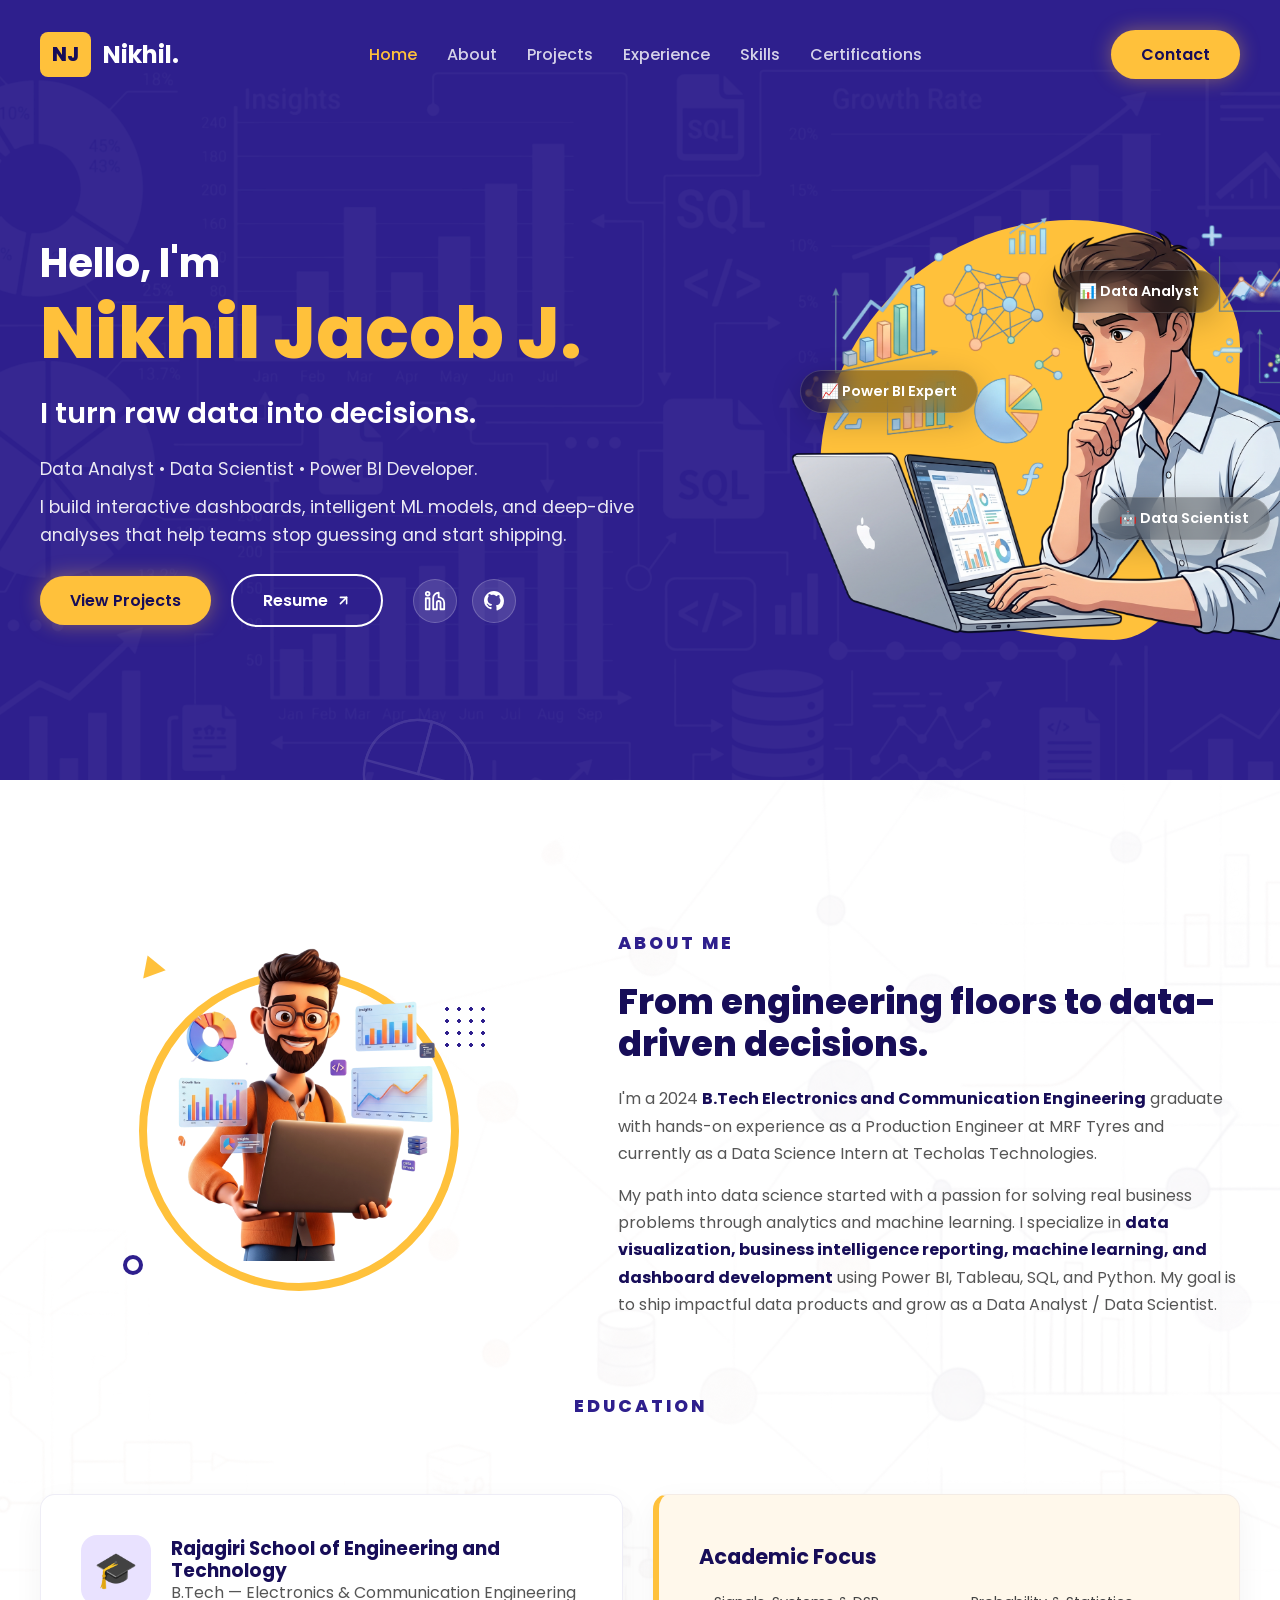
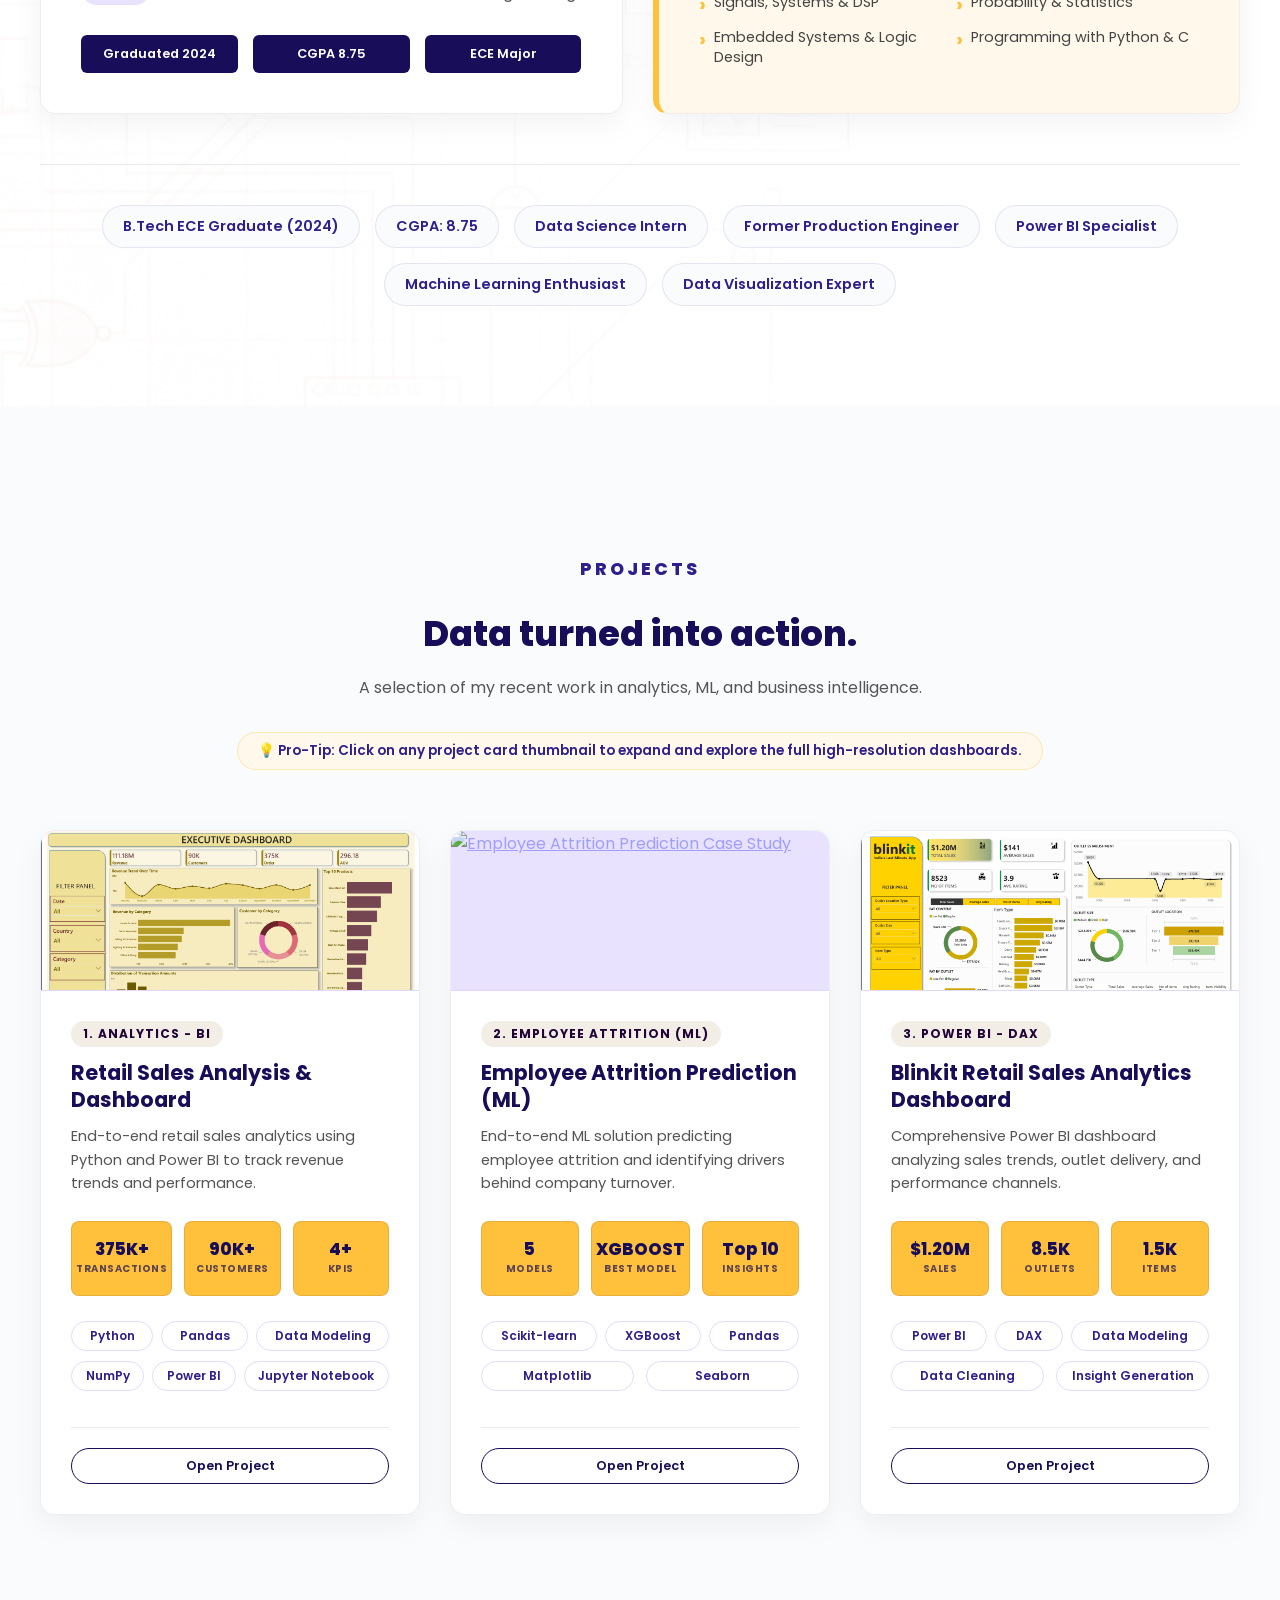
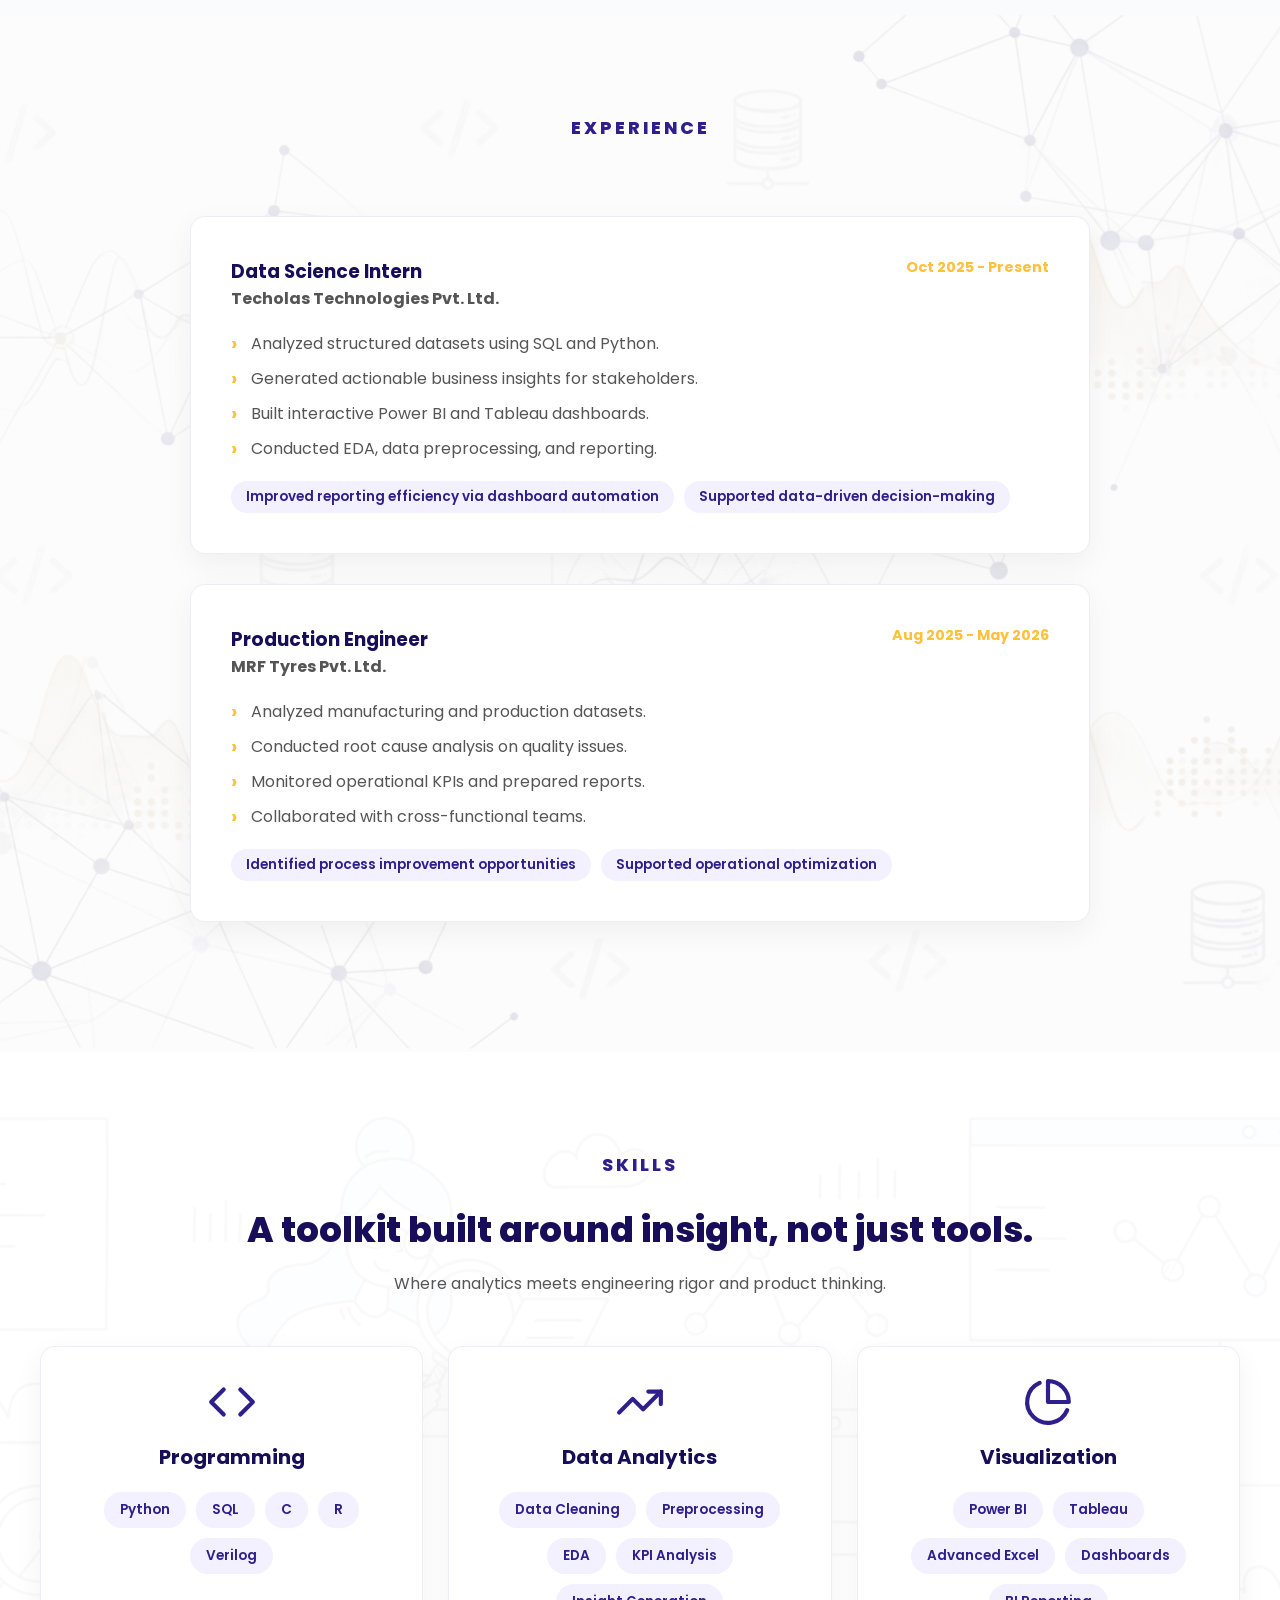
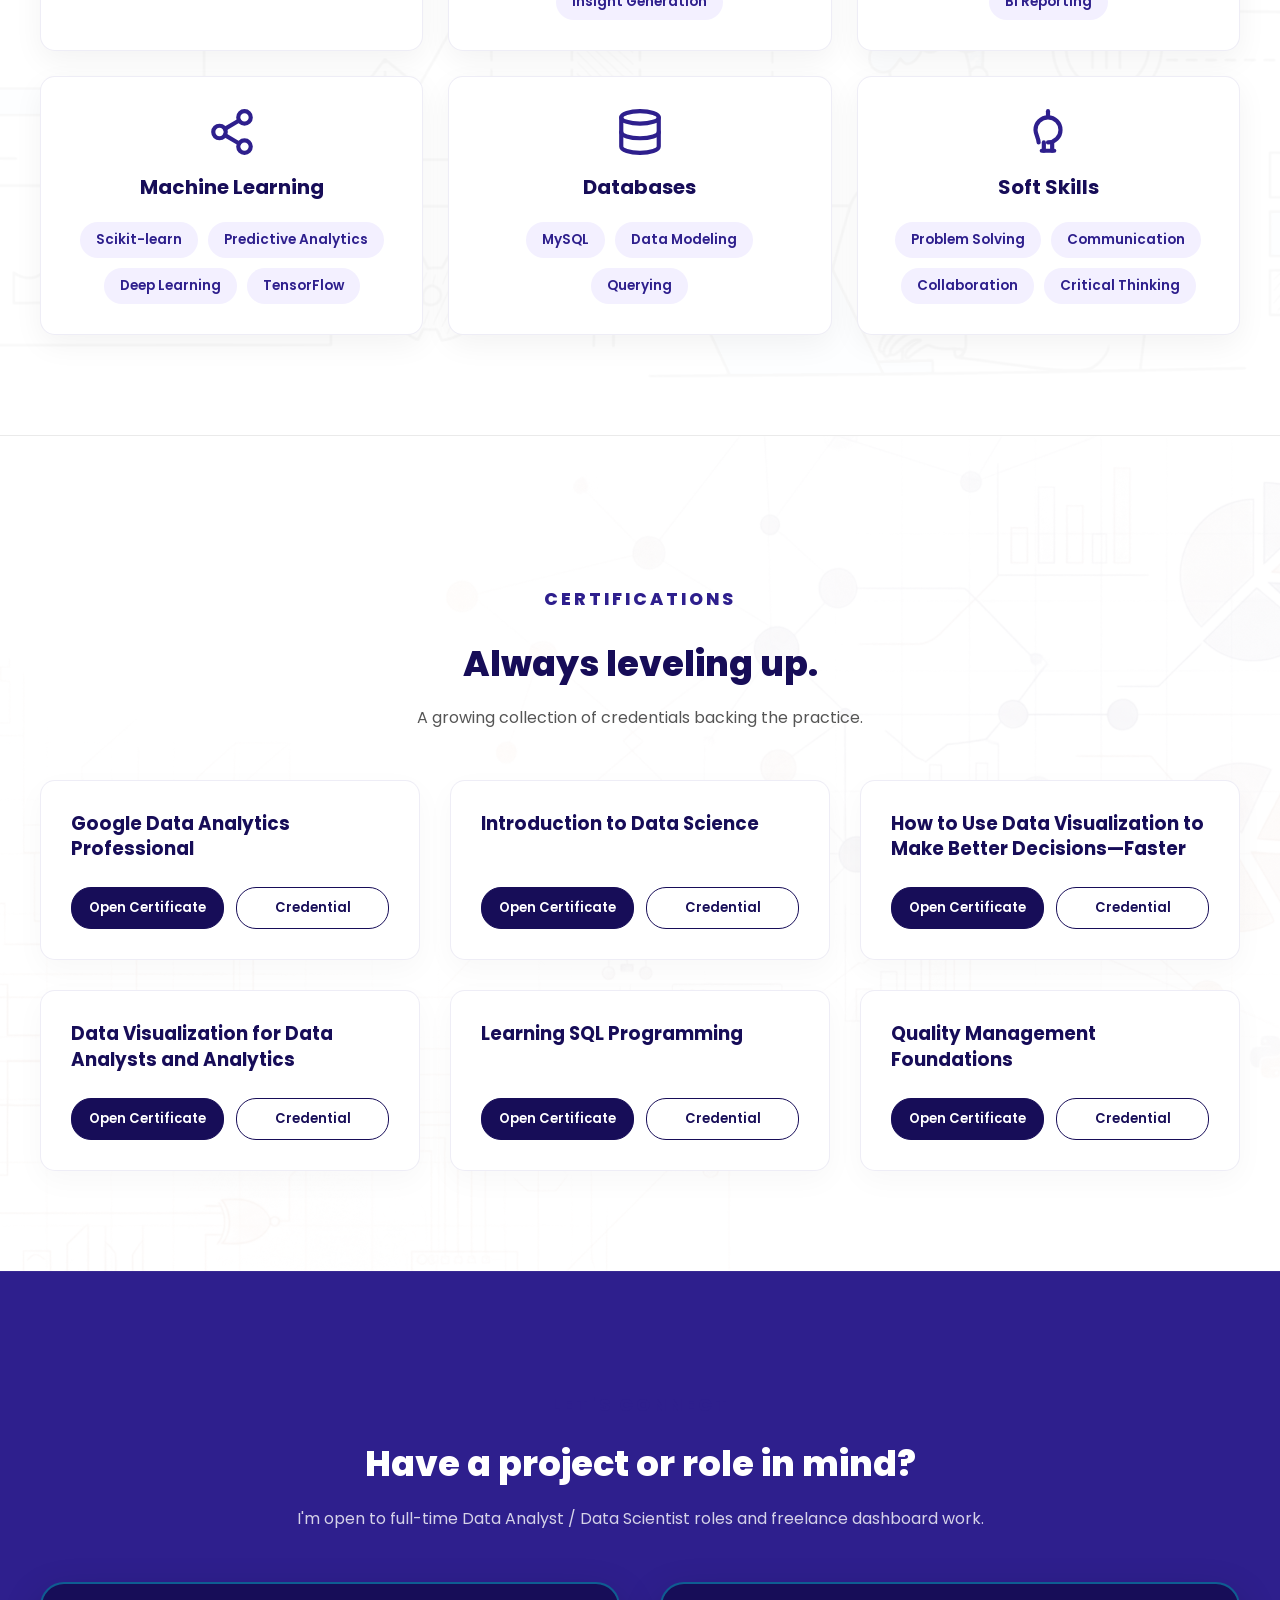
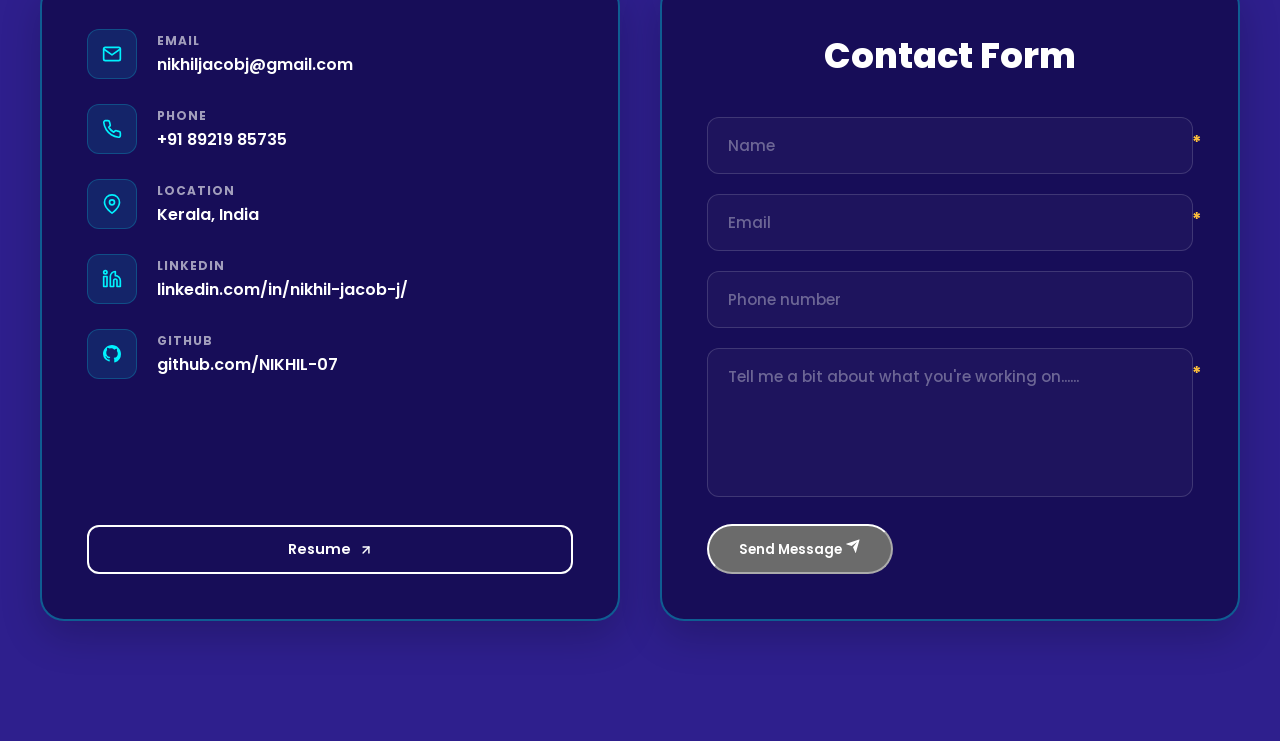
==== commit 9b65de1f: "Update index.html Correcting mobile response" ====
--- a/index.html
+++ b/index.html
@@ -5,6 +5,11 @@
     <meta charset="UTF-8">
     <meta name="viewport" content="width=device-width, initial-scale=1.0">
     <meta name="color-scheme" content="dark">
+
+    <meta property="og:title" content="Nikhil Jacob J. | Portfolio">
+    <meta property="og:description" content="Data Analyst & Data Scientist Portfolio site.">
+    <meta property="og:image" content="https://nikhil-07.github.io/Portfolio-Nikhil-Jacob-J-2026/Linkedin_Preview.png">
+
     <title>Nikhil Jacob J. | Portfolio</title>
     <link href="https://fonts.googleapis.com/css2?family=Poppins:wght@400;500;600;700;800&display=swap"
         rel="stylesheet">
@@ -248,7 +253,7 @@
             border-radius: 25px;
         }
 
-        /* Mobile Notice Banner */
+        /* Mobile Notice Banner styling */
         .mobile-notice-ribbon {
             display: none;
             width: 100%;
@@ -362,7 +367,7 @@
             box-shadow: 0 10px 20px rgba(255, 193, 59, 0.3);
         }
 
-        /* Only Yellow Background Wrapper Animates. Profile Image remains clean and steady */
+        /* RESTORED: Only Yellow Background Wrapper Animates. Profile Image remains clean and steady */
         .hero-right {
             position: relative;
             width: 420px;
@@ -397,6 +402,7 @@
             z-index: 0;
         }
 
+        /* RESTORED: High Contrast Home Glass Badges Matrix */
         .glass-badge {
             position: absolute;
             background: rgba(0, 0, 0, 0.35);
@@ -999,9 +1005,9 @@
             font-weight: 600;
             background: #fff8eb !important;
             display: inline-block;
-            padding: 6px 16px;
+            padding: 8px 20px;
             border-radius: 20px;
-            margin: -20px auto 40px auto;
+            margin: 20px auto 10px auto;
             border: 1px solid rgba(255, 193, 59, 0.3);
         }
 
@@ -1061,6 +1067,19 @@
             border-color: #ffc13b;
         }
 
+        .exp-header {
+            display: flex;
+            justify-content: space-between;
+            align-items: flex-start;
+            margin-bottom: 20px;
+        }
+
+        .exp-date {
+            color: #ffc13b !important;
+            font-weight: 700;
+            font-size: 0.9rem;
+        }
+
         .exp-list {
             list-style: none;
             margin: 20px 0;
@@ -1387,30 +1406,6 @@
             font-weight: bold;
         }
 
-        .btn-send {
-            background: #9d4edd !important;
-            color: #ffffff !important;
-            padding: 14px 35px;
-            border-radius: 12px;
-            font-weight: 600;
-            border: none;
-            cursor: pointer;
-            display: inline-flex;
-            align-items: center;
-            gap: 10px;
-            transition: all 0.3s ease;
-            box-shadow: 0 4px 15px rgba(157, 78, 221, 0.3);
-            width: max-content;
-        }
-
-        .btn-send:hover {
-            background: #ffc13b !important;
-            color: #170d58 !important;
-            transform: translateY(-2px);
-            box-shadow: 0 6px 20px rgba(255, 193, 59, 0.4);
-        }
-
-        /* FIXED CSS: Thank you success alert block banner stays completely hidden by default layout parameters */
         .form-status-alert {
             font-size: 1rem;
             font-weight: 600;
@@ -1568,7 +1563,9 @@
             min-height: 300px;
         }
 
-        /* ================= MEDIA RESPONSIVE OVERRIDES ================= */
+        /* ==========================================================================
+           EXCLUSIVE RESPONSIVE OPTIMIZATION OVERRIDES FOR MOBILE DELAY
+           ========================================================================== */
         @media (max-width: 992px) {
             .container {
                 padding: 0 24px;
@@ -1577,6 +1574,21 @@
             .navbar {
                 padding: 20px 0;
             }
+
+            /* Structural optimization layer to neutralize screen stuttering */
+            .bg-graphics {
+                position: absolute !important;
+                height: 100% !important;
+                min-height: 100% !important;
+                transform: translateZ(0);
+                will-change: transform;
+            }
+
+            .bg-chart {
+                display: none !important;
+            }
+
+            /* Drops heavy layout calculating elements on touch viewports */
 
             .mobile-menu-trigger {
                 display: block;
@@ -1625,12 +1637,16 @@
                 display: block;
             }
 
+            /* Re-wraps columns and stops overlap errors */
             .hero {
                 flex-direction: column-reverse;
                 text-align: center;
                 justify-content: center;
-                gap: 50px;
-                padding-top: 100px;
+                gap: 40px;
+                padding-top: 130px !important;
+                padding-bottom: 40px !important;
+                height: auto !important;
+                min-height: auto !important;
             }
 
             .hero-left {
@@ -1660,123 +1676,28 @@
                 margin-top: 10px;
             }
 
+            /* Fluid static framing definitions for portrait badges */
             .hero-right {
-                margin-left: 0;
-                width: 300px;
-                height: 320px;
-            }
-
-            .badge-1 {
-                top: 20px;
-                right: -10px;
-            }
-
-            .badge-2 {
-                top: 110px;
-                left: -20px;
-            }
-
-            .badge-3 {
-                bottom: 60px;
-                right: -20px;
-            }
-
-            .about-top-row {
-                flex-direction: column;
-                gap: 40px;
-                text-align: center;
-            }
-
-            .about-middle-row {
-                flex-direction: column;
-                gap: 20px;
-            }
-
-            .skills-grid {
-                grid-template-columns: repeat(auto-fit, minmax(280px, 1fr));
-            }
-
-            .contact-grid {
-                grid-template-columns: 1fr;
-                gap: 30px;
-            }
-
-            .btn-send {
-                width: 100%;
-                justify-content: center;
-            }
-
-            .modal-wrapper {
-                padding: 25px 15px;
-                width: 95%;
-            }
-
-            .single-modal-img,
-            .gallery-main-image {
-                max-height: 45vh !important;
-            }
-
-            .gallery-sub-grid {
-                grid-template-columns: 1fr;
-            }
-        }
-
-        @media (max-width: 480px) {
-            .hero-left h1 {
-                font-size: 2.5rem;
-            }
-
-            .hero-right {
-                width: 250px;
-                height: 260px;
-            }
-        }
-
-        /* ==========================================================================
-   EXCLUSIVE MOBILE PERFORMANCE LAYER (DOES NOT TOUCH PC LAYOUT)
-   ========================================================================== */
-        @media (max-width: 992px) {
-
-            /* 1. Kills mobile layout redraw loops to stop the flickering & blue flashes */
-            .bg-graphics {
-                position: absolute !important;
-                height: 100% !important;
-                min-height: 100% !important;
-                transform: translateZ(0);
-                /* Forces GPU hardware acceleration for liquid smooth scrolling */
-                will-change: transform;
-            }
-
-            /* 2. Disables heavy SVG floating animation paths exclusively on phone screens to eliminate scroll lag */
-            .bg-chart {
-                display: none !important;
-            }
-
-            /* 3. Stabilizes the primary hero landing viewport context */
-            .hero {
-                min-height: auto !important;
-                height: auto !important;
-                padding-top: 140px !important;
-                padding-bottom: 60px !important;
-            }
-
-            /* 4. Keeps the profile illustration stable and correctly formatted within bounds */
-            .hero-right {
-                width: 280px !important;
-                height: 280px !important;
                 margin: 0 auto !important;
+                width: 300px !important;
+                height: 300px !important;
                 animation: none !important;
-                /* Stops complex frame reshaping redraw loops on mobile */
                 border-radius: 50% !important;
-                /* Locks into a clean static circular layout map */
             }
 
             .profile-img {
-                transform: scale(1.6) !important;
-                /* Prevents overflow cropping on touch display viewports */
-            }
-
-            /* 5. Prevents overlapping layout breaks across floating profile tags */
+                transform: scale(1.65) !important;
+            }
+
+            .hero-right-badges-container {
+                display: flex !important;
+                flex-wrap: wrap !important;
+                justify-content: center !important;
+                gap: 10px !important;
+                margin-top: 25px !important;
+                width: 100% !important;
+            }
+
             .glass-badge {
                 position: relative !important;
                 display: inline-block !important;
@@ -1784,18 +1705,61 @@
                 left: auto !important;
                 right: auto !important;
                 bottom: auto !important;
-                margin: 8px 5px !important;
+                margin: 0 !important;
                 transform: none !important;
                 animation: none !important;
-            }
-
-            /* Re-wraps floating labels safely below the main graphic map */
-            .hero-right-badges-container {
-                display: flex;
-                flex-wrap: wrap;
+                font-size: 0.8rem !important;
+                padding: 8px 16px !important;
+            }
+
+            .about-top-row {
+                flex-direction: column;
+                gap: 40px;
+                text-align: center;
+            }
+
+            .about-middle-row {
+                flex-direction: column;
+                gap: 20px;
+            }
+
+            .skills-grid {
+                grid-template-columns: repeat(auto-fit, minmax(280px, 1fr));
+            }
+
+            .contact-grid {
+                grid-template-columns: 1fr;
+                gap: 30px;
+            }
+
+            .btn-send {
+                width: 100%;
                 justify-content: center;
-                margin-top: 20px;
-                width: 100%;
+            }
+
+            .modal-wrapper {
+                padding: 25px 15px;
+                width: 95%;
+            }
+
+            .single-modal-img,
+            .gallery-main-image {
+                max-height: 45vh !important;
+            }
+
+            .gallery-sub-grid {
+                grid-template-columns: 1fr;
+            }
+        }
+
+        @media (max-width: 480px) {
+            .hero-left h1 {
+                font-size: 2.5rem;
+            }
+
+            .hero-right {
+                width: 250px !important;
+                height: 250px !important;
             }
         }
     </style>
@@ -1905,8 +1869,8 @@
                     </a>
 
                     <div class="hero-socials">
-                        <a href="https://linkedin.com/in/nikhil-jacob-j/" target="_blank" class="hero-social-icon"
-                            title="LinkedIn Profile">
+                        <a href="https://linkedin.com/in/nikhil-jacob-j/" target="_blank" rel="noopener noreferrer"
+                            class="hero-social-icon" title="LinkedIn Profile">
                             <svg width="22" height="22" viewBox="0 0 24 24" fill="none" stroke="currentColor"
                                 stroke-width="2" stroke-linecap="round" stroke-linejoin="round">
                                 <path d="M16 8a6 6 0 0 1 6 6v7h-4v-7a2 2 0 0 0-2-2 2 2 0 0 0-2 2v7h-4V9a6 6 0 0 1 6-6z">
@@ -1915,17 +1879,18 @@
                                 <circle cx="4" cy="4" r="2"></circle>
                             </svg>
                         </a>
-                        <a href="https://github.com/NIKHIL-07" target="_blank" class="hero-social-icon"
-                            title="GitHub Profile">
+                        <a href="https://github.com/NIKHIL-07" target="_blank" rel="noopener noreferrer"
+                            class="hero-social-icon" title="GitHub Profile">
                             <svg height="20" width="22" viewBox="0 0 16 16" fill="currentColor">
                                 <path
-                                    d="M8 0c4.42 0 8 3.58 8 8a8.013 8.013 0 0 1-5.45 7.59c-.4.08-.55-.17-.55-.38 0-.27.01-1.13.01-2.2 0-.75-.25-1.23-.54-1.48 1.78-.2 3.65-.88 3.65-3.95 0-.88-.31-1.59-.82;2.15.08-.2.36-1.02-.08-2.12 0 0-.67-.22-2.2.82A7.48 7.48 0 0 0 8 2.93c-.68.004-1.36.09-2 .26-1.53-1.03-2.2-.82-2.2-.82-.44 1.1-.16 1.92-.08 2.12-.51.56-.82 1.28-.82 2.15 0 3.06 1.86 3.75 3.64 3.95-.23.2-.44.55-.51 1.07-.46.21-1.61.55-2.33-.66-.15-.24-.6-.83-1.23-.82-.67.01-.27.38.01.53.34.19.73.9.82 1.13.16.45.68 1.31 2.69.94 0 .67.01 1.3.01 1.49 0 .21-.15.45-.55.38A7.995 7.495 0 0 1 0 8c0-4.42 3.58-8 8-8Z">
+                                    d="M8 0c4.42 0 8 3.58 8 8a8.013 8.013 0 0 1-5.45 7.59c-.4.08-.55-.17-.55-.38 0-.27.01-1.13.01-2.2 0-.75-.25-1.23-.54-1.48 1.78-.2 3.65-.88 3.65-3.95 0-.88-.31-1.59-.82-2.15.08-.2.36-1.02-.08-2.12 0 0-.67-.22-2.2.82A7.48 7.48 0 0 0 8 2.93c-.68.004-1.36.09-2 .26-1.53-1.03-2.2-.82-2.2-.82-.44 1.1-.16 1.92-.08 2.12-.51.56-.82 1.28-.82 2.15 0 3.06 1.86 3.75 3.64 3.95-.23.2-.44.55-.51 1.07-.46.21-1.61.55-2.33-.66-.15-.24-.6-.83-1.23-.82-.67.01-.27.38.01.53.34.19.73.9.82 1.13.16.45.68 1.31 2.69.94 0 .67.01 1.3.01 1.49 0 .21-.15.45-.55.38A7.995 7.495 0 0 1 0 8c0-4.42 3.58-8 8-8Z">
                                 </path>
                             </svg>
                         </a>
                     </div>
                 </div>
             </div>
+
             <div class="hero-right">
                 <div class="hero-right-badges-container">
                     <div class="glass-badge badge-1">📊 Data Analyst</div>
@@ -2201,8 +2166,7 @@
                     </div>
                     <h3>Programming</h3>
                     <div class="tag-cloud">
-                        <span>Python</span><span>SQL</span><span>C</span><span>R</span><span>Verilog</span>
-                    </div>
+                        <span>Python</span><span>SQL</span><span>C</span><span>R</span><span>Verilog</span></div>
                 </div>
 
                 <div class="skill-category">
@@ -2429,8 +2393,8 @@
                             </div>
                             <div class="contact-info-text">
                                 <span>LinkedIn</span>
-                                <a href="https://linkedin.com/in/nikhil-jacob-j/"
-                                    target="_blank">linkedin.com/in/nikhil-jacob-j/</a>
+                                <a href="https://linkedin.com/in/nikhil-jacob-j/" target="_blank"
+                                    rel="noopener noreferrer">linkedin.com/in/nikhil-jacob-j/</a>
                             </div>
                         </div>
                         <div class="contact-info-item">
@@ -2443,7 +2407,8 @@
                             </div>
                             <div class="contact-info-text">
                                 <span>GitHub</span>
-                                <a href="https://github.com/NIKHIL-07" target="_blank">github.com/NIKHIL-07</a>
+                                <a href="https://github.com/NIKHIL-07" target="_blank"
+                                    rel="noopener noreferrer">github.com/NIKHIL-07</a>
                             </div>
                         </div>
                     </div>
@@ -2501,7 +2466,7 @@
                 visualization environments.</p>
             <div
                 style="border-top: none; padding-top: 0; display: grid; grid-template-columns: repeat(auto-fit, minmax(140px, 1fr)); gap: 12px;">
-                <a href="https://github.com/NIKHIL-07/Retail-Sales-Analysis" target="_blank"
+                <a href="https://github.com/NIKHIL-07/Retail-Sales-Analysis" target="_blank" rel="noopener noreferrer"
                     class="btn modal-dark-btn btn-sm">Github Repo</a>
                 <a href="#modal-p1-overview" class="btn modal-dark-btn btn-sm">Project Overview</a>
                 <a href="#modal-p1-dashboards" class="btn modal-dark-btn btn-sm">Dashboard Pack</a>
@@ -2542,11 +2507,11 @@
                 evaluations.</p>
             <div
                 style="border-top: none; padding-top: 0; display: grid; grid-template-columns: repeat(auto-fit, minmax(140px, 1fr)); gap: 12px;">
-                <a href="https://github.com/NIKHIL-07/employee-attrition-app" target="_blank"
+                <a href="https://github.com/NIKHIL-07/employee-attrition-app" target="_blank" rel="noopener noreferrer"
                     class="btn modal-dark-btn btn-sm">Github Repo</a>
                 <a href="#modal-p2-overview" class="btn modal-dark-btn btn-sm">Project Overview</a>
                 <a href="https://employee-attrition-app-v2wuy9kzwtuxeq3tybjh7b.streamlit.app/" target="_blank"
-                    class="btn modal-dark-btn btn-sm">Streamlit Deployment</a>
+                    rel="noopener noreferrer" class="btn modal-dark-btn btn-sm">Streamlit Deployment</a>
                 <a href="#modal-p2-python" class="btn modal-dark-btn btn-sm">Python Visualization</a>
             </div>
             <img class="gallery-main-image" src="EA Cover image.png">
@@ -2579,7 +2544,7 @@
             <div
                 style="border-top: none; padding-top: 0; display: grid; grid-template-columns: repeat(auto-fit, minmax(200px, 1fr)); gap: 15px;">
                 <a href="https://github.com/NIKHIL-07/Blinkit-Sales-Analytics-Dashboard/tree/main" target="_blank"
-                    class="btn modal-dark-btn btn-sm">Github Repo</a>
+                    rel="noopener noreferrer" class="btn modal-dark-btn btn-sm">Github Repo</a>
                 <a href="#modal-p3-overview" class="btn modal-dark-btn btn-sm">Project Overview</a>
                 <a href="#modal-p3-dashboard" class="btn modal-dark-btn btn-sm">Power BI Dashboard</a>
             </div>
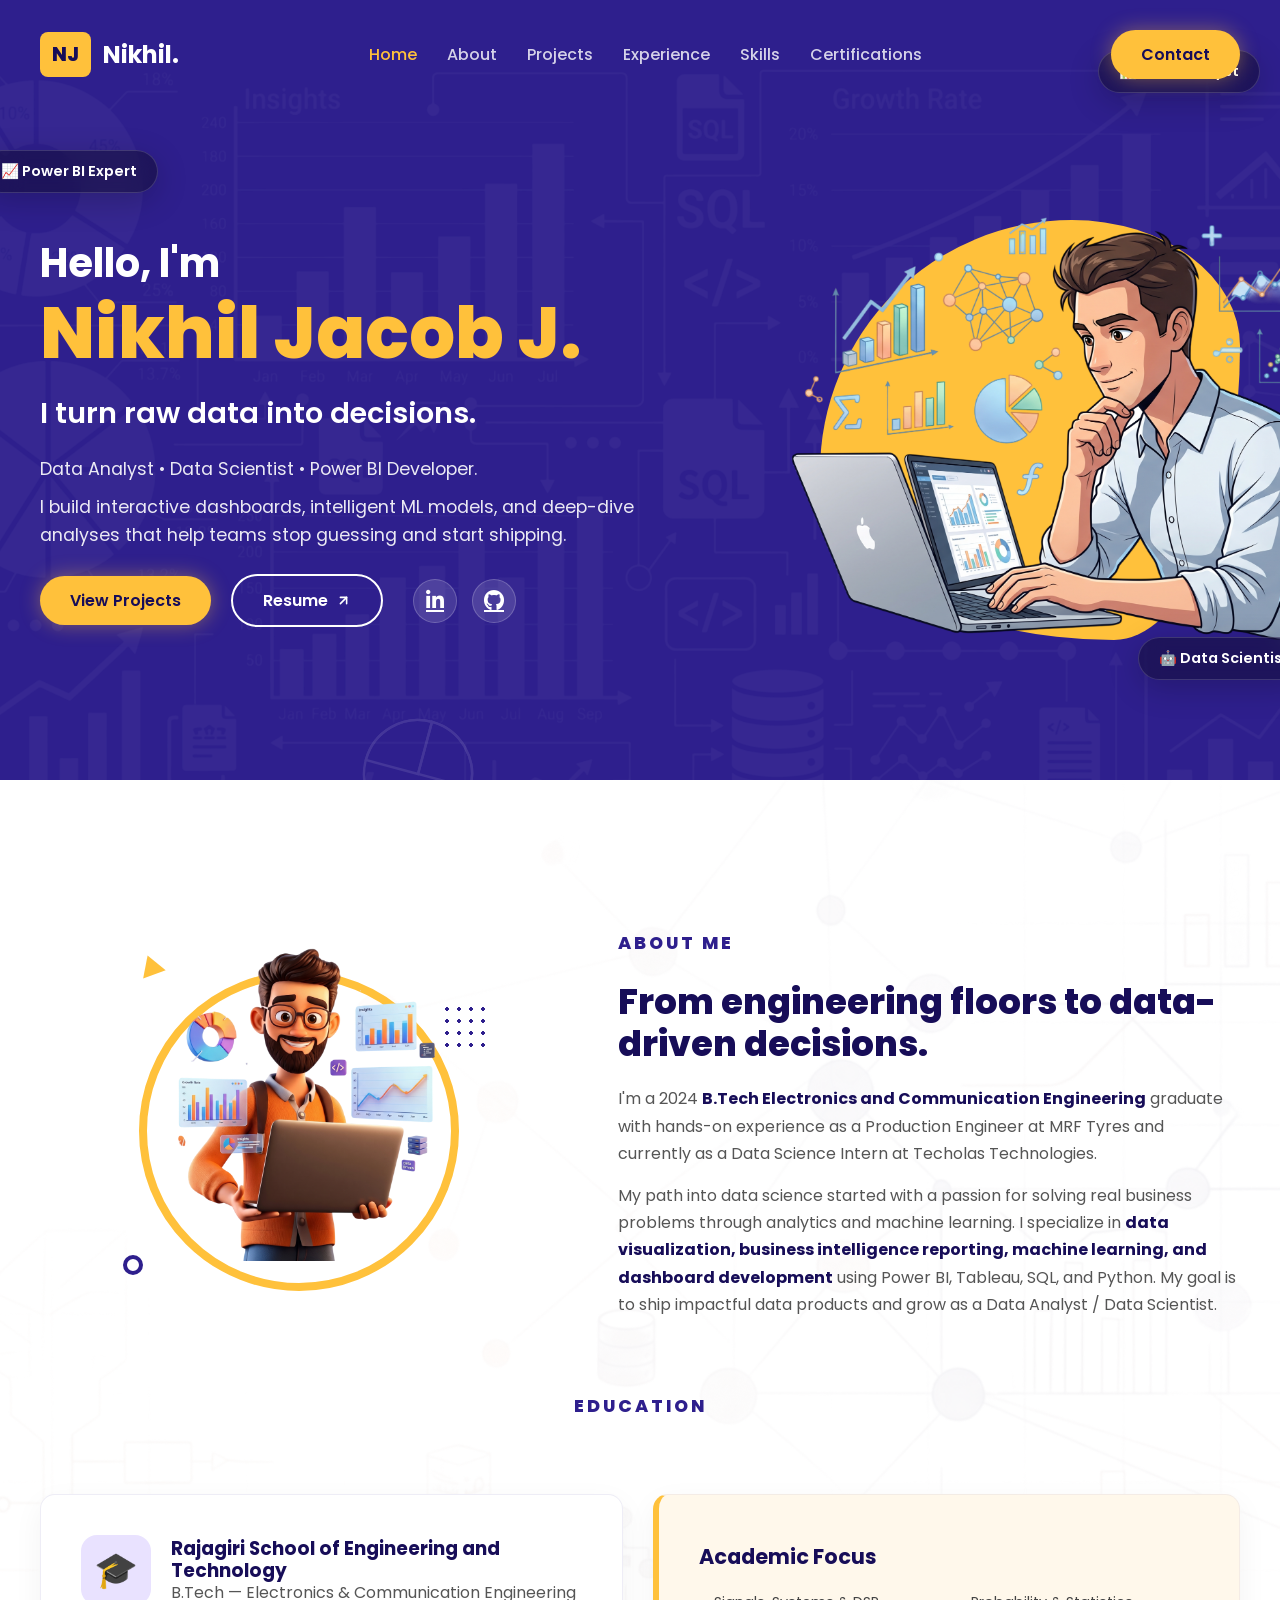
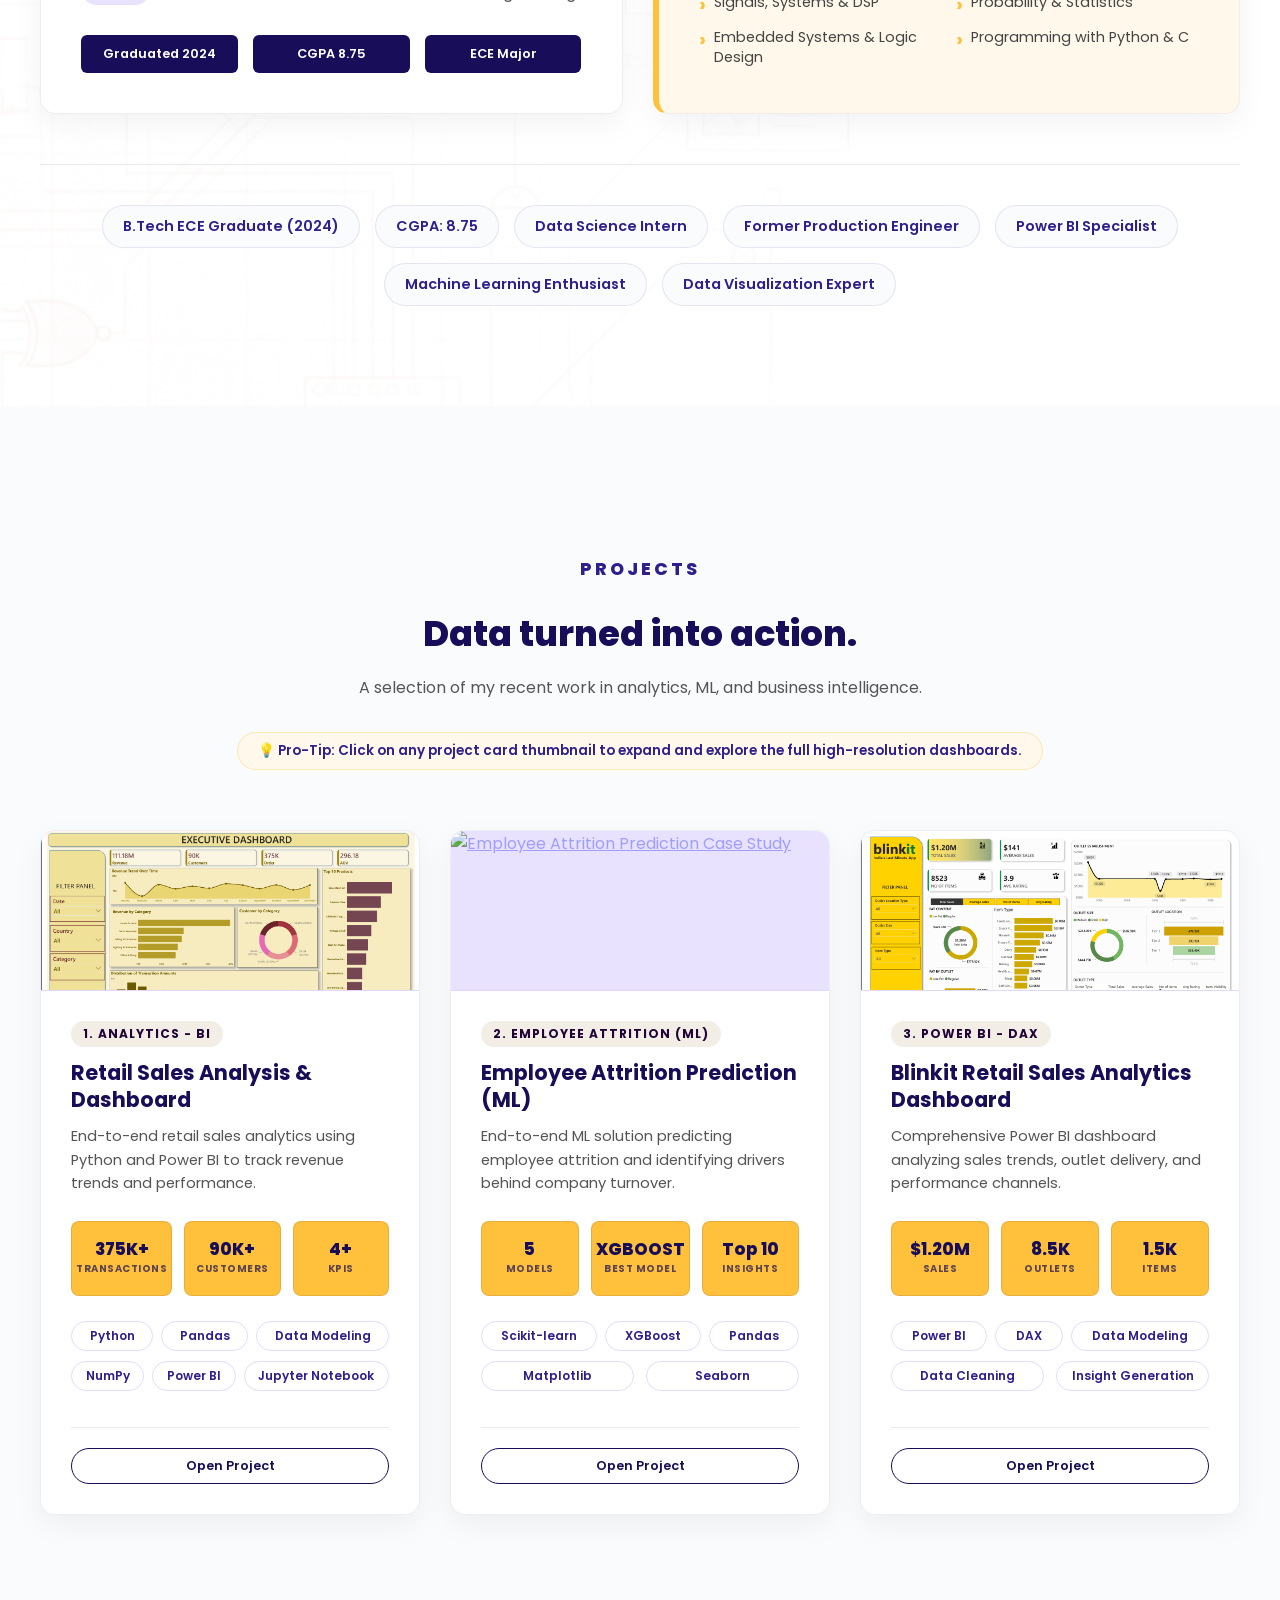
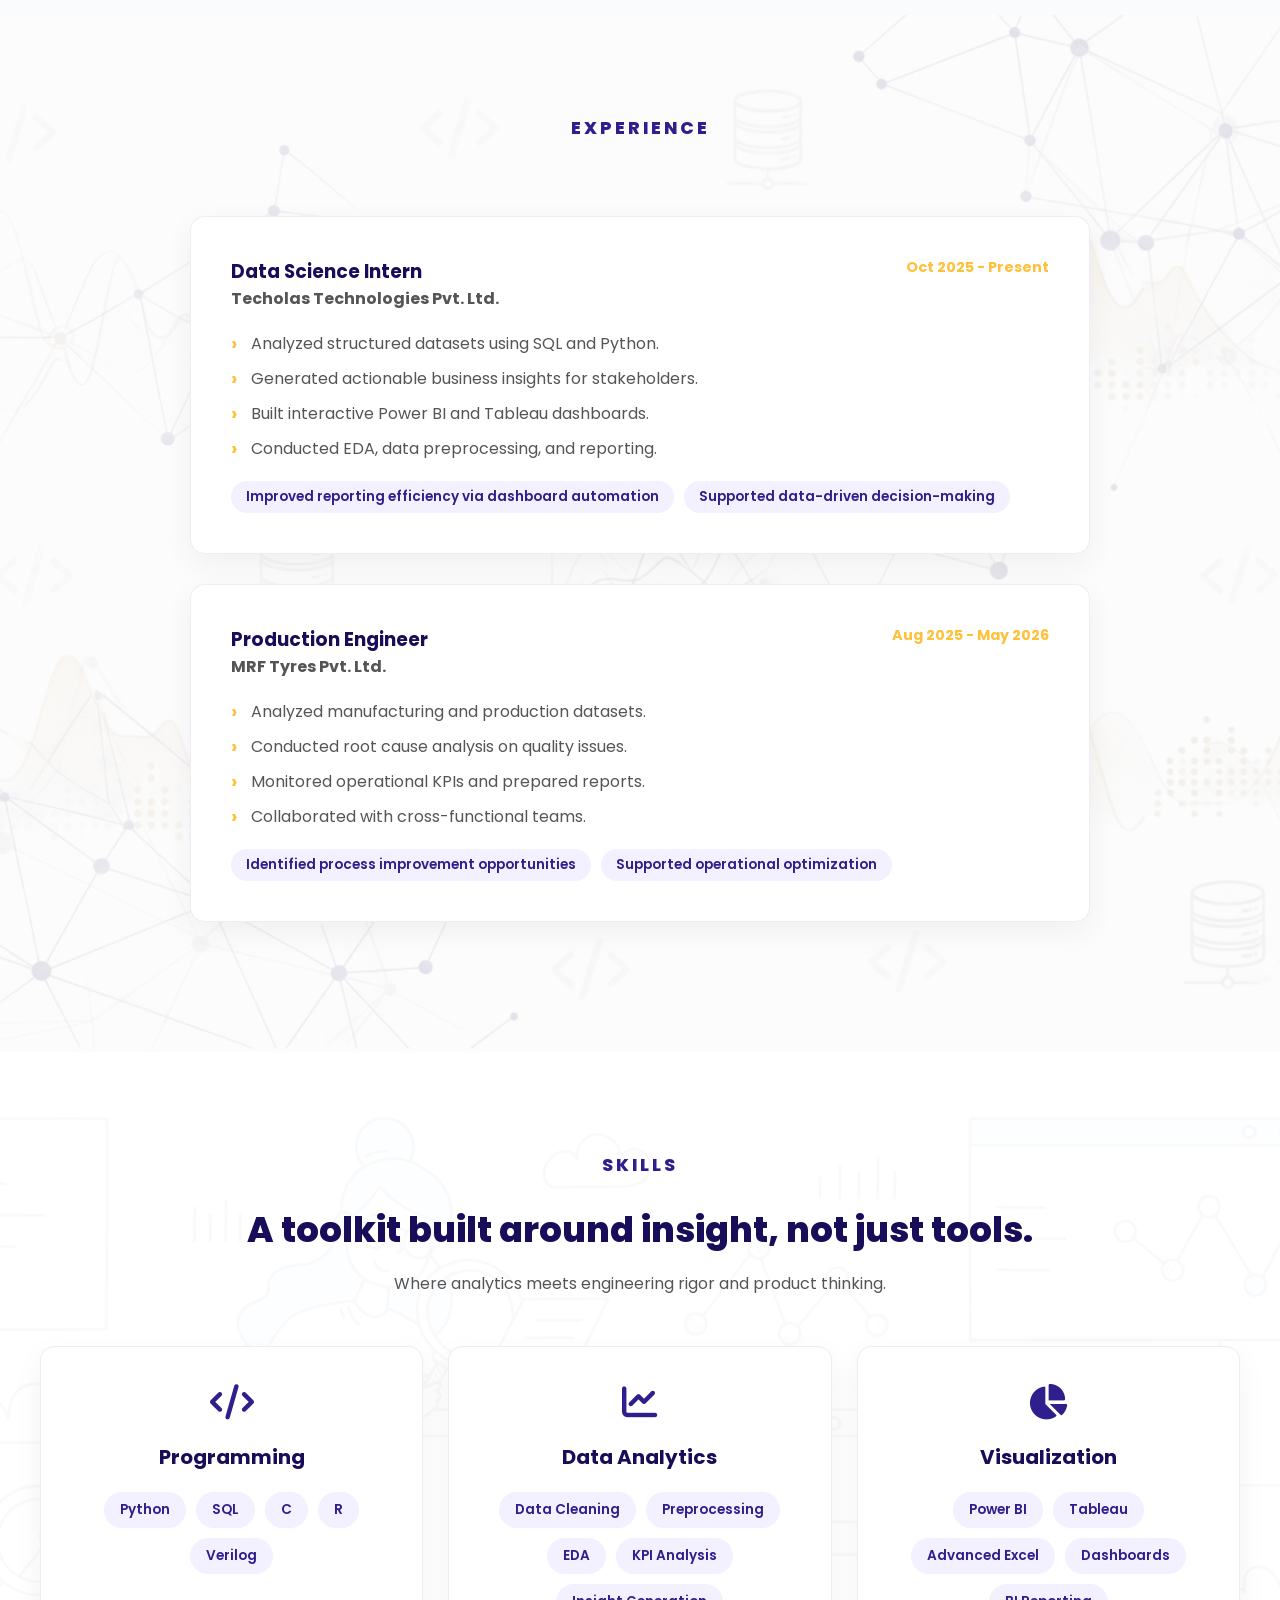
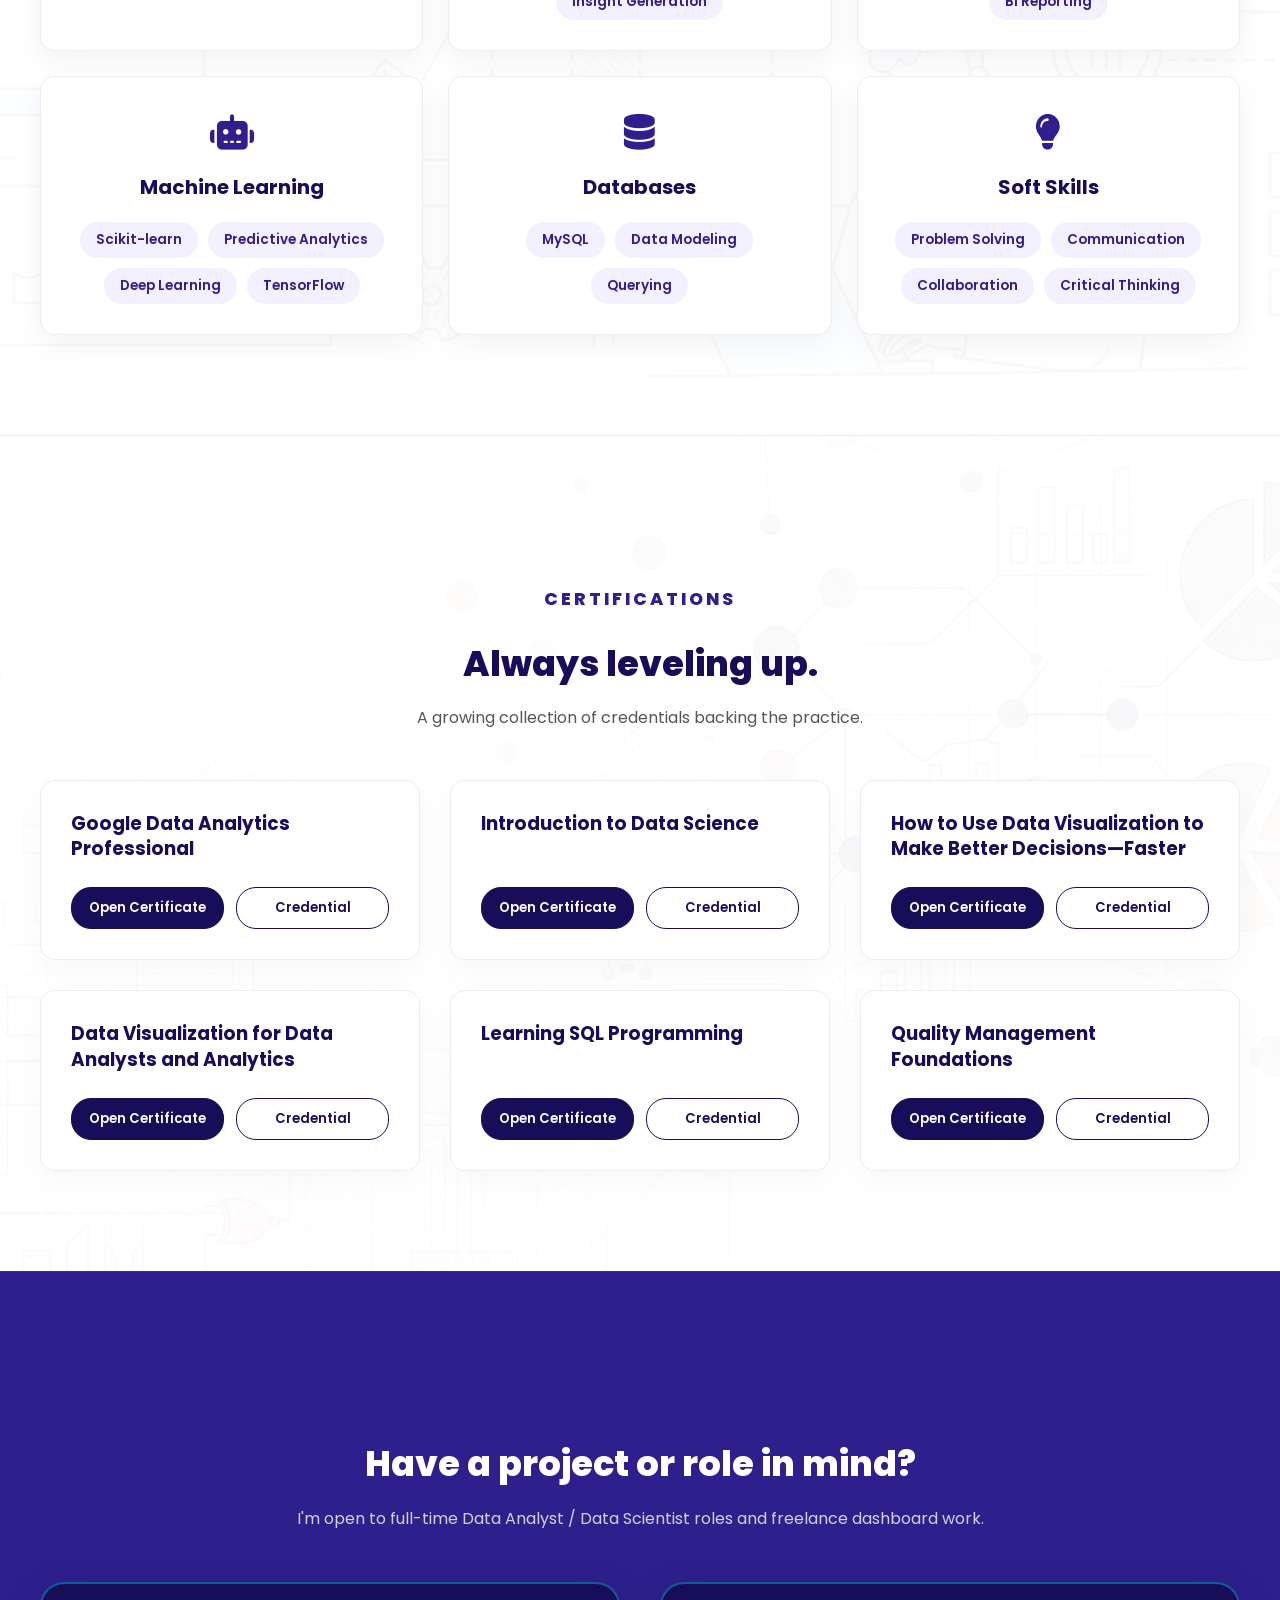
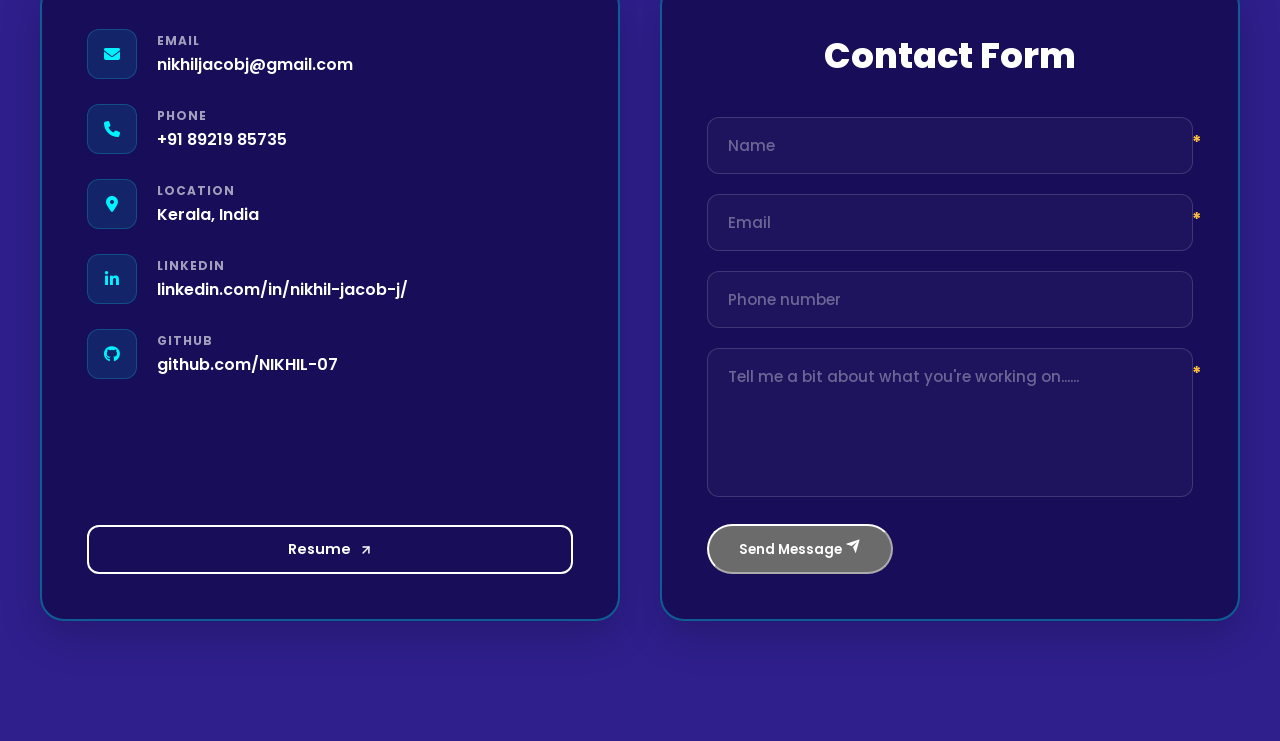
==== commit 1621eb91: "Update index.html mobile responsiveness" ====
--- a/index.html
+++ b/index.html
@@ -11,6 +11,8 @@
     <meta property="og:image" content="https://nikhil-07.github.io/Portfolio-Nikhil-Jacob-J-2026/Linkedin_Preview.png">
 
     <title>Nikhil Jacob J. | Portfolio</title>
+
+    <link rel="stylesheet" href="https://cdnjs.cloudflare.com/ajax/libs/font-awesome/6.4.2/css/all.min.css">
     <link href="https://fonts.googleapis.com/css2?family=Poppins:wght@400;500;600;700;800&display=swap"
         rel="stylesheet">
 
@@ -367,7 +369,6 @@
             box-shadow: 0 10px 20px rgba(255, 193, 59, 0.3);
         }
 
-        /* RESTORED: Only Yellow Background Wrapper Animates. Profile Image remains clean and steady */
         .hero-right {
             position: relative;
             width: 420px;
@@ -402,9 +403,19 @@
             z-index: 0;
         }
 
-        /* RESTORED: High Contrast Home Glass Badges Matrix */
+        .hero-right-badges-container {
+            position: absolute;
+            top: 0;
+            left: 0;
+            width: 100%;
+            height: 100%;
+            pointer-events: none;
+            z-index: 20;
+        }
+
         .glass-badge {
             position: absolute;
+            pointer-events: auto;
             background: rgba(0, 0, 0, 0.35);
             backdrop-filter: blur(12px);
             -webkit-backdrop-filter: blur(12px);
@@ -415,7 +426,6 @@
             font-size: 0.9rem;
             box-shadow: 0 8px 32px rgba(0, 0, 0, 0.2);
             color: #fff;
-            z-index: 20;
             animation: floatBadge 6s infinite ease-in-out;
             cursor: pointer;
             transition: all 0.3s ease;
@@ -637,7 +647,6 @@
             font-weight: 700;
         }
 
-        /* Symmetrical Hover Transformations on Education Cards */
         .about-middle-row {
             display: flex;
             gap: 30px;
@@ -997,7 +1006,6 @@
             color: #ffffff !important;
         }
 
-        /* Pro-Tip project banner text */
         .project-row-hint {
             text-align: center;
             font-size: 0.85rem;
@@ -1564,7 +1572,7 @@
         }
 
         /* ==========================================================================
-           EXCLUSIVE RESPONSIVE OPTIMIZATION OVERRIDES FOR MOBILE DELAY
+           CORE RESPONSIVE STABILIZATION MEDIA LAYER 
            ========================================================================== */
         @media (max-width: 992px) {
             .container {
@@ -1575,7 +1583,7 @@
                 padding: 20px 0;
             }
 
-            /* Structural optimization layer to neutralize screen stuttering */
+            /* Stops layout screen flickering loops on mobile devices */
             .bg-graphics {
                 position: absolute !important;
                 height: 100% !important;
@@ -1587,8 +1595,6 @@
             .bg-chart {
                 display: none !important;
             }
-
-            /* Drops heavy layout calculating elements on touch viewports */
 
             .mobile-menu-trigger {
                 display: block;
@@ -1637,12 +1643,12 @@
                 display: block;
             }
 
-            /* Re-wraps columns and stops overlap errors */
+            /* Formats columns cleanly on vertical layout monitors */
             .hero {
-                flex-direction: column-reverse;
-                text-align: center;
-                justify-content: center;
-                gap: 40px;
+                flex-direction: column-reverse !important;
+                text-align: center !important;
+                justify-content: center !important;
+                gap: 40px !important;
                 padding-top: 130px !important;
                 padding-bottom: 40px !important;
                 height: auto !important;
@@ -1676,31 +1682,43 @@
                 margin-top: 10px;
             }
 
-            /* Fluid static framing definitions for portrait badges */
+            /* Flattens the circular layout and kills overlap errors across badges */
             .hero-right {
                 margin: 0 auto !important;
                 width: 300px !important;
                 height: 300px !important;
                 animation: none !important;
                 border-radius: 50% !important;
+                display: flex !important;
+                flex-direction: column !important;
+                align-items: center !important;
+                justify-content: center !important;
             }
 
             .profile-img {
                 transform: scale(1.65) !important;
-            }
-
+                position: relative !important;
+                z-index: 10 !important;
+            }
+
+            /* Re-maps floating badges into standard content boxes stacked cleanly under image asset */
             .hero-right-badges-container {
+                position: relative !important;
                 display: flex !important;
                 flex-wrap: wrap !important;
                 justify-content: center !important;
-                gap: 10px !important;
+                gap: 12px !important;
                 margin-top: 25px !important;
                 width: 100% !important;
+                height: auto !important;
+                top: auto !important;
+                left: auto !important;
             }
 
             .glass-badge {
                 position: relative !important;
-                display: inline-block !important;
+                display: inline-flex !important;
+                align-items: center !important;
                 top: auto !important;
                 left: auto !important;
                 right: auto !important;
@@ -1708,8 +1726,11 @@
                 margin: 0 !important;
                 transform: none !important;
                 animation: none !important;
-                font-size: 0.8rem !important;
-                padding: 8px 16px !important;
+                font-size: 0.85rem !important;
+                padding: 10px 20px !important;
+                background: rgba(23, 13, 88, 0.9) !important;
+                border: 1px solid rgba(255, 193, 59, 0.4) !important;
+                box-shadow: 0 4px 15px rgba(0, 0, 0, 0.2) !important;
             }
 
             .about-top-row {
@@ -1871,35 +1892,28 @@
                     <div class="hero-socials">
                         <a href="https://linkedin.com/in/nikhil-jacob-j/" target="_blank" rel="noopener noreferrer"
                             class="hero-social-icon" title="LinkedIn Profile">
-                            <svg width="22" height="22" viewBox="0 0 24 24" fill="none" stroke="currentColor"
-                                stroke-width="2" stroke-linecap="round" stroke-linejoin="round">
-                                <path d="M16 8a6 6 0 0 1 6 6v7h-4v-7a2 2 0 0 0-2-2 2 2 0 0 0-2 2v7h-4V9a6 6 0 0 1 6-6z">
-                                </path>
-                                <rect x="2" y="9" width="4" height="12"></rect>
-                                <circle cx="4" cy="4" r="2"></circle>
-                            </svg>
+                            <i class="fa-brands fa-linkedin-in" style="font-size: 1.3rem;"></i>
                         </a>
                         <a href="https://github.com/NIKHIL-07" target="_blank" rel="noopener noreferrer"
                             class="hero-social-icon" title="GitHub Profile">
-                            <svg height="20" width="22" viewBox="0 0 16 16" fill="currentColor">
-                                <path
-                                    d="M8 0c4.42 0 8 3.58 8 8a8.013 8.013 0 0 1-5.45 7.59c-.4.08-.55-.17-.55-.38 0-.27.01-1.13.01-2.2 0-.75-.25-1.23-.54-1.48 1.78-.2 3.65-.88 3.65-3.95 0-.88-.31-1.59-.82-2.15.08-.2.36-1.02-.08-2.12 0 0-.67-.22-2.2.82A7.48 7.48 0 0 0 8 2.93c-.68.004-1.36.09-2 .26-1.53-1.03-2.2-.82-2.2-.82-.44 1.1-.16 1.92-.08 2.12-.51.56-.82 1.28-.82 2.15 0 3.06 1.86 3.75 3.64 3.95-.23.2-.44.55-.51 1.07-.46.21-1.61.55-2.33-.66-.15-.24-.6-.83-1.23-.82-.67.01-.27.38.01.53.34.19.73.9.82 1.13.16.45.68 1.31 2.69.94 0 .67.01 1.3.01 1.49 0 .21-.15.45-.55.38A7.995 7.495 0 0 1 0 8c0-4.42 3.58-8 8-8Z">
-                                </path>
-                            </svg>
+                            <i class="fa-brands fa-github" style="font-size: 1.3rem;"></i>
                         </a>
                     </div>
                 </div>
             </div>
 
-            <div class="hero-right">
+            <div style="display: flex; flex-direction: column; align-items: center;">
+                <div class="hero-right">
+                    <div class="illustration-placeholder">
+                        <img src="Gemini_Generated_Image_1ys2u01ys2u01ys2-Photoroom.png" alt="Nikhil Illustration"
+                            class="profile-img">
+                    </div>
+                </div>
+
                 <div class="hero-right-badges-container">
                     <div class="glass-badge badge-1">📊 Data Analyst</div>
                     <div class="glass-badge badge-2">📈 Power BI Expert</div>
                     <div class="glass-badge badge-3">🤖 Data Scientist</div>
-                </div>
-                <div class="illustration-placeholder">
-                    <img src="Gemini_Generated_Image_1ys2u01ys2u01ys2-Photoroom.png" alt="Nikhil Illustration"
-                        class="profile-img">
                 </div>
             </div>
         </main>
@@ -2156,13 +2170,8 @@
 
             <div class="skills-grid">
                 <div class="skill-category">
-                    <div class="skill-icon">
-                        <svg xmlns="http://www.w3.org/2000/svg" width="100%" height="100%" viewBox="0 0 24 24"
-                            fill="none" stroke="#2e1f8d" stroke-width="2" stroke-linecap="round"
-                            stroke-linejoin="round">
-                            <polyline points="16 18 22 12 16 6"></polyline>
-                            <polyline points="8 6 2 12 8 18"></polyline>
-                        </svg>
+                    <div class="skill-icon" style="color: #2e1f8d; font-size: 2.2rem;">
+                        <i class="fa-solid fa-code"></i>
                     </div>
                     <h3>Programming</h3>
                     <div class="tag-cloud">
@@ -2170,13 +2179,8 @@
                 </div>
 
                 <div class="skill-category">
-                    <div class="skill-icon">
-                        <svg xmlns="http://www.w3.org/2000/svg" width="100%" height="100%" viewBox="0 0 24 24"
-                            fill="none" stroke="#2e1f8d" stroke-width="2" stroke-linecap="round"
-                            stroke-linejoin="round">
-                            <polyline points="22 7 13.5 15.5 8.5 10.5 2 17"></polyline>
-                            <polyline points="16 7 22 7 22 13"></polyline>
-                        </svg>
+                    <div class="skill-icon" style="color: #2e1f8d; font-size: 2.2rem;">
+                        <i class="fa-solid fa-chart-line"></i>
                     </div>
                     <h3>Data Analytics</h3>
                     <div class="tag-cloud"><span>Data Cleaning</span><span>Preprocessing</span><span>EDA</span><span>KPI
@@ -2184,13 +2188,8 @@
                 </div>
 
                 <div class="skill-category">
-                    <div class="skill-icon">
-                        <svg xmlns="http://www.w3.org/2000/svg" width="100%" height="100%" viewBox="0 0 24 24"
-                            fill="none" stroke="#2e1f8d" stroke-width="2" stroke-linecap="round"
-                            stroke-linejoin="round">
-                            <path d="M21.21 15.89A10 10 0 1 1 8 2.83"></path>
-                            <path d="M22 12A10 10 0 0 0 12 2v10z"></path>
-                        </svg>
+                    <div class="skill-icon" style="color: #2e1f8d; font-size: 2.2rem;">
+                        <i class="fa-solid fa-chart-pie"></i>
                     </div>
                     <h3>Visualization</h3>
                     <div class="tag-cloud"><span>Power BI</span><span>Tableau</span><span>Advanced
@@ -2198,16 +2197,8 @@
                 </div>
 
                 <div class="skill-category">
-                    <div class="skill-icon">
-                        <svg xmlns="http://www.w3.org/2000/svg" width="100%" height="100%" viewBox="0 0 24 24"
-                            fill="none" stroke="#2e1f8d" stroke-width="2" stroke-linecap="round"
-                            stroke-linejoin="round">
-                            <circle cx="18" cy="5" r="3"></circle>
-                            <circle cx="6" cy="12" r="3"></circle>
-                            <circle cx="18" cy="19" r="3"></circle>
-                            <line x1="8.59" y1="13.51" x2="15.42" y2="17.49"></line>
-                            <line x1="15.41" y1="6.51" x2="8.59" y2="10.49"></line>
-                        </svg>
+                    <div class="skill-icon" style="color: #2e1f8d; font-size: 2.2rem;">
+                        <i class="fa-solid fa-robot"></i>
                     </div>
                     <h3>Machine Learning</h3>
                     <div class="tag-cloud"><span>Scikit-learn</span><span>Predictive Analytics</span><span>Deep
@@ -2215,30 +2206,16 @@
                 </div>
 
                 <div class="skill-category">
-                    <div class="skill-icon">
-                        <svg xmlns="http://www.w3.org/2000/svg" width="100%" height="100%" viewBox="0 0 24 24"
-                            fill="none" stroke="#2e1f8d" stroke-width="2" stroke-linecap="round"
-                            stroke-linejoin="round">
-                            <ellipse cx="12" cy="5" rx="9" ry="3"></ellipse>
-                            <path d="M21 12c0 1.66-4 3-9 3s-9-1.34-9-3"></path>
-                            <path d="M3 5v14c0 1.66 4 3 9 3s9-1.34 9-3V5"></path>
-                        </svg>
+                    <div class="skill-icon" style="color: #2e1f8d; font-size: 2.2rem;">
+                        <i class="fa-solid fa-database"></i>
                     </div>
                     <h3>Databases</h3>
                     <div class="tag-cloud"><span>MySQL</span><span>Data Modeling</span><span>Querying</span></div>
                 </div>
 
                 <div class="skill-category">
-                    <div class="skill-icon">
-                        <svg xmlns="http://www.w3.org/2000/svg" width="100%" height="100%" viewBox="0 0 24 24"
-                            fill="none" stroke="#2e1f8d" stroke-width="2" stroke-linecap="round"
-                            stroke-linejoin="round">
-                            <path d="M9 21h6"></path>
-                            <path d="M10 21v-4"></path>
-                            <path d="M14 21v-4"></path>
-                            <path d="M12 17A6 6 0 1 0 6 11c0 2 1.5 4 1.5 6"></path>
-                            <path d="M12 2v2"></path>
-                        </svg>
+                    <div class="skill-icon" style="color: #2e1f8d; font-size: 2.2rem;">
+                        <i class="fa-solid fa-lightbulb"></i>
                     </div>
                     <h3>Soft Skills</h3>
                     <div class="tag-cloud"><span>Problem
@@ -2277,7 +2254,7 @@
                     <div class="cert-action-row">
                         <a href="#modal-cert2" class="btn-cert btn-cert-primary">Open Certificate</a>
                         <a href="https://www.linkedin.com/learning/certificates/4a10ccfbd62c716216386c315cd458d0ee6b58fd4f9fa94d1b0e537541c548cf"
-                            target="_blank" class="btn-cert btn-cert-secondary">Credential</a>
+                            target="_blank" rel="noopener noreferrer" class="btn-cert btn-cert-secondary">Credential</a>
                     </div>
                 </div>
                 <div class="cert-card-box">
@@ -2287,7 +2264,7 @@
                     <div class="cert-action-row">
                         <a href="#modal-cert3" class="btn-cert btn-cert-primary">Open Certificate</a>
                         <a href="https://www.linkedin.com/learning/certificates/c2098ec1ad5864a26a7c47ab4c5efd9d5bedf55eb3b871fd59f0de2a39160f65"
-                            target="_blank" class="btn-cert btn-cert-secondary">Credential</a>
+                            target="_blank" rel="noopener noreferrer" class="btn-cert btn-cert-secondary">Credential</a>
                     </div>
                 </div>
                 <div class="cert-card-box">
@@ -2297,7 +2274,7 @@
                     <div class="cert-action-row">
                         <a href="#modal-cert4" class="btn-cert btn-cert-primary">Open Certificate</a>
                         <a href="https://www.linkedin.com/learning/certificates/243fdb5fac370157ae7277dfa3b63c6f9833645f3c98c54d06f983a45d4f34eb"
-                            target="_blank" class="btn-cert btn-cert-secondary">Credential</a>
+                            target="_blank" rel="noopener noreferrer" class="btn-cert btn-cert-secondary">Credential</a>
                     </div>
                 </div>
                 <div class="cert-card-box">
@@ -2307,7 +2284,7 @@
                     <div class="cert-action-row">
                         <a href="#modal-cert5" class="btn-cert btn-cert-primary">Open Certificate</a>
                         <a href="https://www.linkedin.com/learning/certificates/3a7902ef1ba316a75a5b5094949978a451f08f7d539dd6df1257a1b474036f2f?trk=share_certificate"
-                            target="_blank" class="btn-cert btn-cert-secondary">Credential</a>
+                            target="_blank" rel="noopener noreferrer" class="btn-cert btn-cert-secondary">Credential</a>
                     </div>
                 </div>
                 <div class="cert-card-box">
@@ -2317,7 +2294,7 @@
                     <div class="cert-action-row">
                         <a href="#modal-cert6" class="btn-cert btn-cert-primary">Open Certificate</a>
                         <a href="https://www.linkedin.com/learning/certificates/476ab06f7ea1da43eb4c84277e13c7b294311aab9143f4f197efbbaad5030e95"
-                            target="_blank" class="btn-cert btn-cert-secondary">Credential</a>
+                            target="_blank" rel="noopener noreferrer" class="btn-cert btn-cert-secondary">Credential</a>
                     </div>
                 </div>
             </div>
@@ -2340,13 +2317,7 @@
                     <div class="contact-info-list">
                         <div class="contact-info-item">
                             <div class="contact-icon-frame">
-                                <svg width="20" height="20" viewBox="0 0 24 24" fill="none" stroke="currentColor"
-                                    stroke-width="2" stroke-linecap="round" stroke-linejoin="round">
-                                    <path
-                                        d="M4 4h16c1.1 0 2 .9 2 2v12c0 1.1-.9 2-2 2H4c-1.1 0-2-.9-2-2V6c0-1.1.9-2 2-2z">
-                                    </path>
-                                    <polyline points="22,6 12,13 2,6"></polyline>
-                                </svg>
+                                <i class="fa-solid fa-envelope"></i>
                             </div>
                             <div class="contact-info-text">
                                 <span>Email</span>
@@ -2355,12 +2326,7 @@
                         </div>
                         <div class="contact-info-item">
                             <div class="contact-icon-frame">
-                                <svg width="20" height="20" viewBox="0 0 24 24" fill="none" stroke="currentColor"
-                                    stroke-width="2" stroke-linecap="round" stroke-linejoin="round">
-                                    <path
-                                        d="M22 16.92v3a2 2 0 0 1-2.18 2 19.79 19.79 0 0 1-8.63-3.07 19.5 19.79 0 0 1-6-6 19.79 19.79 0 0 1-3.07-8.67A2 2 0 0 1 4.11 2h3a2 2 0 0 1 2 1.72 12.84 12.84 0 0 0 .7 2.81 2 2 0 0 1-.45 2.11L8.09 9.91a16 16 0 0 0 6 6l1.27-1.27a2 2 0 0 1 2.11-.45 12.84 12.84 0 0 0 2.81.7A2 2 0 0 1 22 16.92z">
-                                    </path>
-                                </svg>
+                                <i class="fa-solid fa-phone"></i>
                             </div>
                             <div class="contact-info-text">
                                 <span>Phone</span>
@@ -2369,11 +2335,7 @@
                         </div>
                         <div class="contact-info-item">
                             <div class="contact-icon-frame">
-                                <svg width="20" height="20" viewBox="0 0 24 24" fill="none" stroke="currentColor"
-                                    stroke-width="2" stroke-linecap="round" stroke-linejoin="round">
-                                    <path d="M21 10c0 7-9 13-9 13s-9-6-9-13a9 9 0 0 1 18 0z"></path>
-                                    <circle cx="12" cy="10" r="3"></circle>
-                                </svg>
+                                <i class="fa-solid fa-location-dot"></i>
                             </div>
                             <div class="contact-info-text">
                                 <span>Location</span>
@@ -2382,14 +2344,7 @@
                         </div>
                         <div class="contact-info-item">
                             <div class="contact-icon-frame">
-                                <svg width="20" height="20" viewBox="0 0 24 24" fill="none" stroke="currentColor"
-                                    stroke-width="2" stroke-linecap="round" stroke-linejoin="round">
-                                    <path
-                                        d="M16 8a6 6 0 0 1 6 6v7h-4v-7a2 2 0 0 0-2-2 2 2 0 0 0-2 2v7h-4V9a6 6 0 0 1 6-6z">
-                                    </path>
-                                    <rect x="2" y="9" width="4" height="12"></rect>
-                                    <circle cx="4" cy="4" r="2"></circle>
-                                </svg>
+                                <i class="fa-brands fa-linkedin-in"></i>
                             </div>
                             <div class="contact-info-text">
                                 <span>LinkedIn</span>
@@ -2399,11 +2354,7 @@
                         </div>
                         <div class="contact-info-item">
                             <div class="contact-icon-frame">
-                                <svg height="18" width="18" viewBox="0 0 16 16" fill="currentColor">
-                                    <path
-                                        d="M8 0c4.42 0 8 3.58 8 8a8.013 8.013 0 0 1-5.45 7.59c-.4.08-.55-.17-.55-.38 0-.27.01-1.13.01-2.2 0-.75-.25-1.23-.54-1.48 1.78-.2 3.65-.88 3.65-3.95 0-.88-.31-1.59-.82-2.15.08-.2.36-1.02-.08-2.12 0 0-.67-.22-2.2.82A7.48 7.48 0 0 0 8 2.93c-.68.004-1.36.09-2 .26-1.53-1.03-2.2-.82-2.2-.82-.44 1.1-.16 1.92-.08 2.12-.51.56-.82 1.28-.82 2.15 0 3.06 1.86 3.75 3.64 3.95-.23.2-.44.55-.51 1.07-.46.21-1.61.55-2.33-.66-.15-.24-.6-.83-1.23-.82-.67.01-.27.38.01.53.34.19.73.9.82 1.13.16.45.68 1.31 2.69.94 0 .67.01 1.3.01 1.49 0 .21-.15.45-.55.38A7.995 7.495 0 0 1 0 8c0-4.42 3.58-8 8-8Z">
-                                    </path>
-                                </svg>
+                                <i class="fa-brands fa-github"></i>
                             </div>
                             <div class="contact-info-text">
                                 <span>GitHub</span>
@@ -2599,7 +2550,6 @@
         const sections = document.querySelectorAll('main, section, #contact');
         const navLinks = document.querySelectorAll('.nav-links a');
 
-        /* Mobile layout drawer menu link tracking panel */
         const menuBtn = document.getElementById('menu-toggle-btn');
         const slideMenu = document.getElementById('sliding-nav-menu');
 
@@ -2620,7 +2570,6 @@
             }
         });
 
-        /* Intercept form submissions using fetch API to prevent page reloading */
         const contactForm = document.getElementById('portfolio-form');
         const statusBox = document.getElementById('form-success-msg');
         const submitBtn = document.getElementById('form-submit-btn');
@@ -2652,7 +2601,6 @@
             }
         });
 
-        /* Dynamic Popup Scroll Resetter script */
         window.addEventListener('hashchange', () => {
             if (window.location.hash) {
                 const targetOverlay = document.querySelector(window.location.hash);
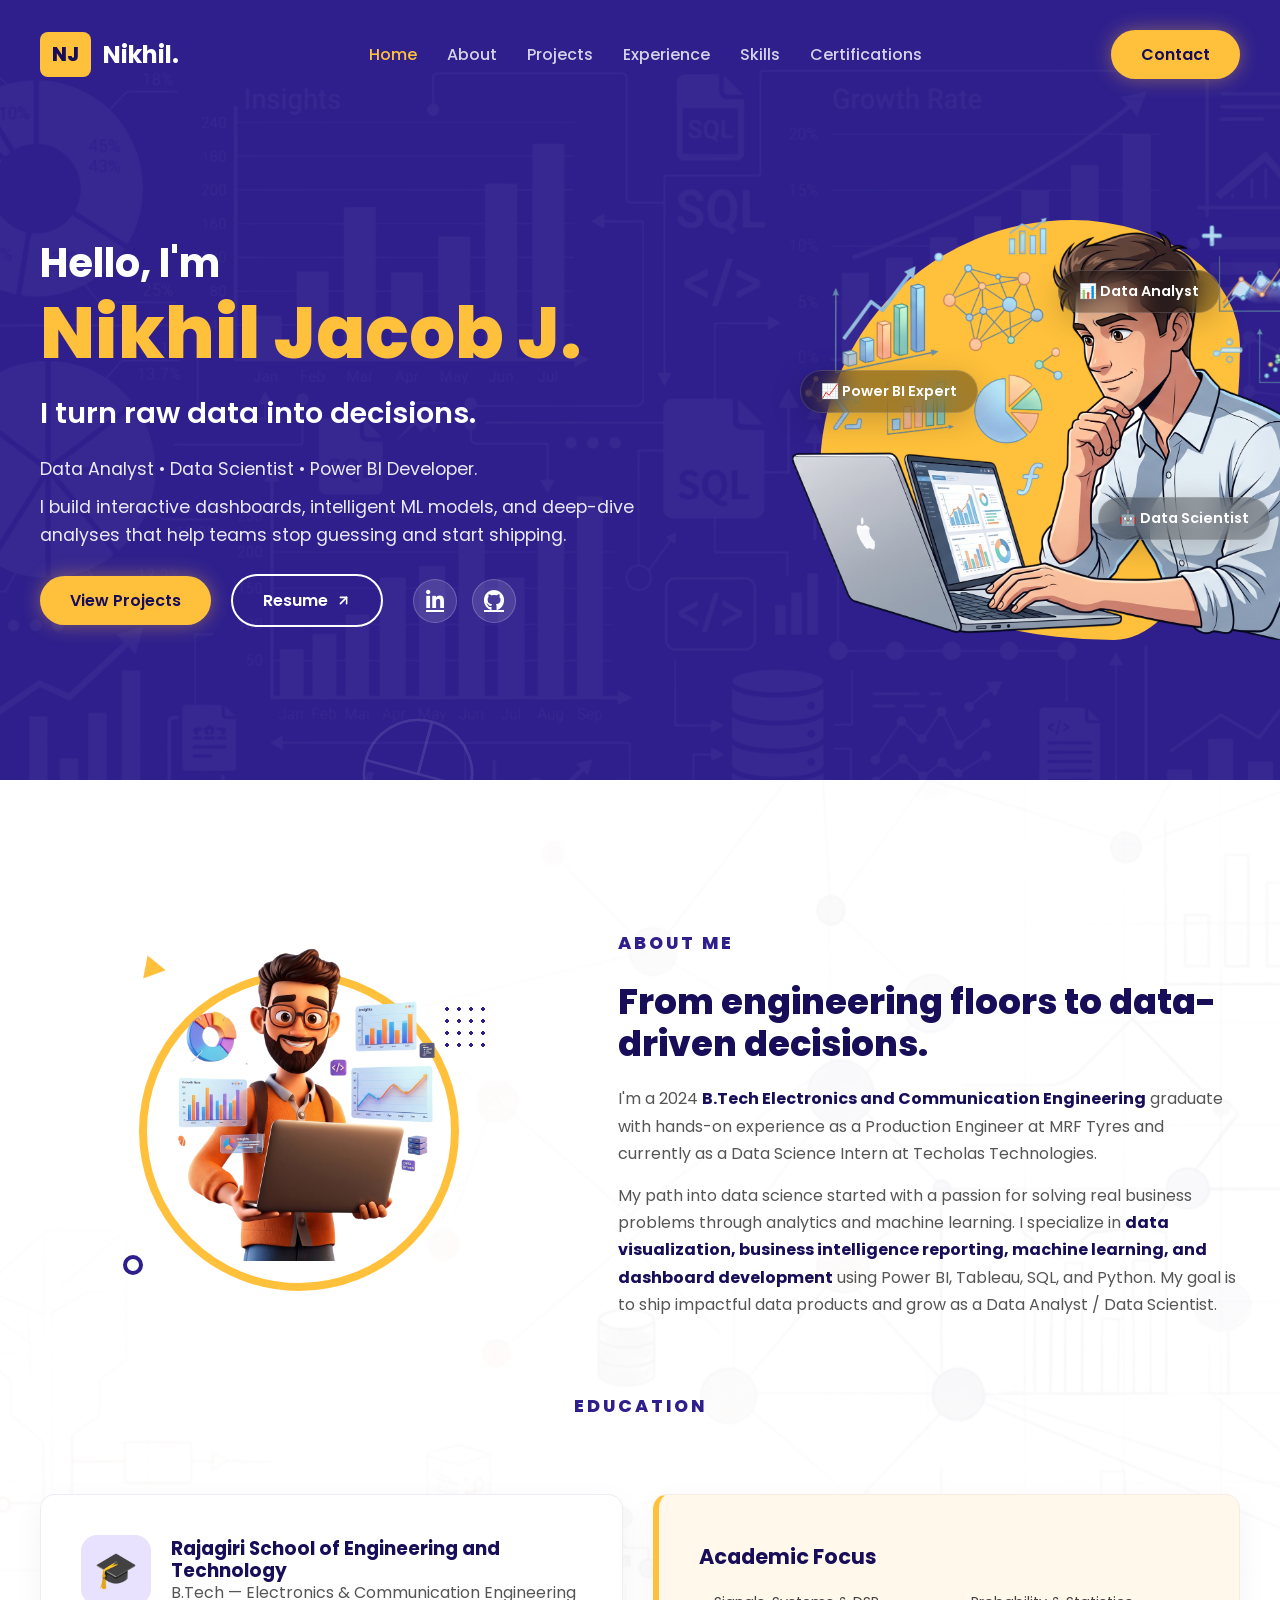
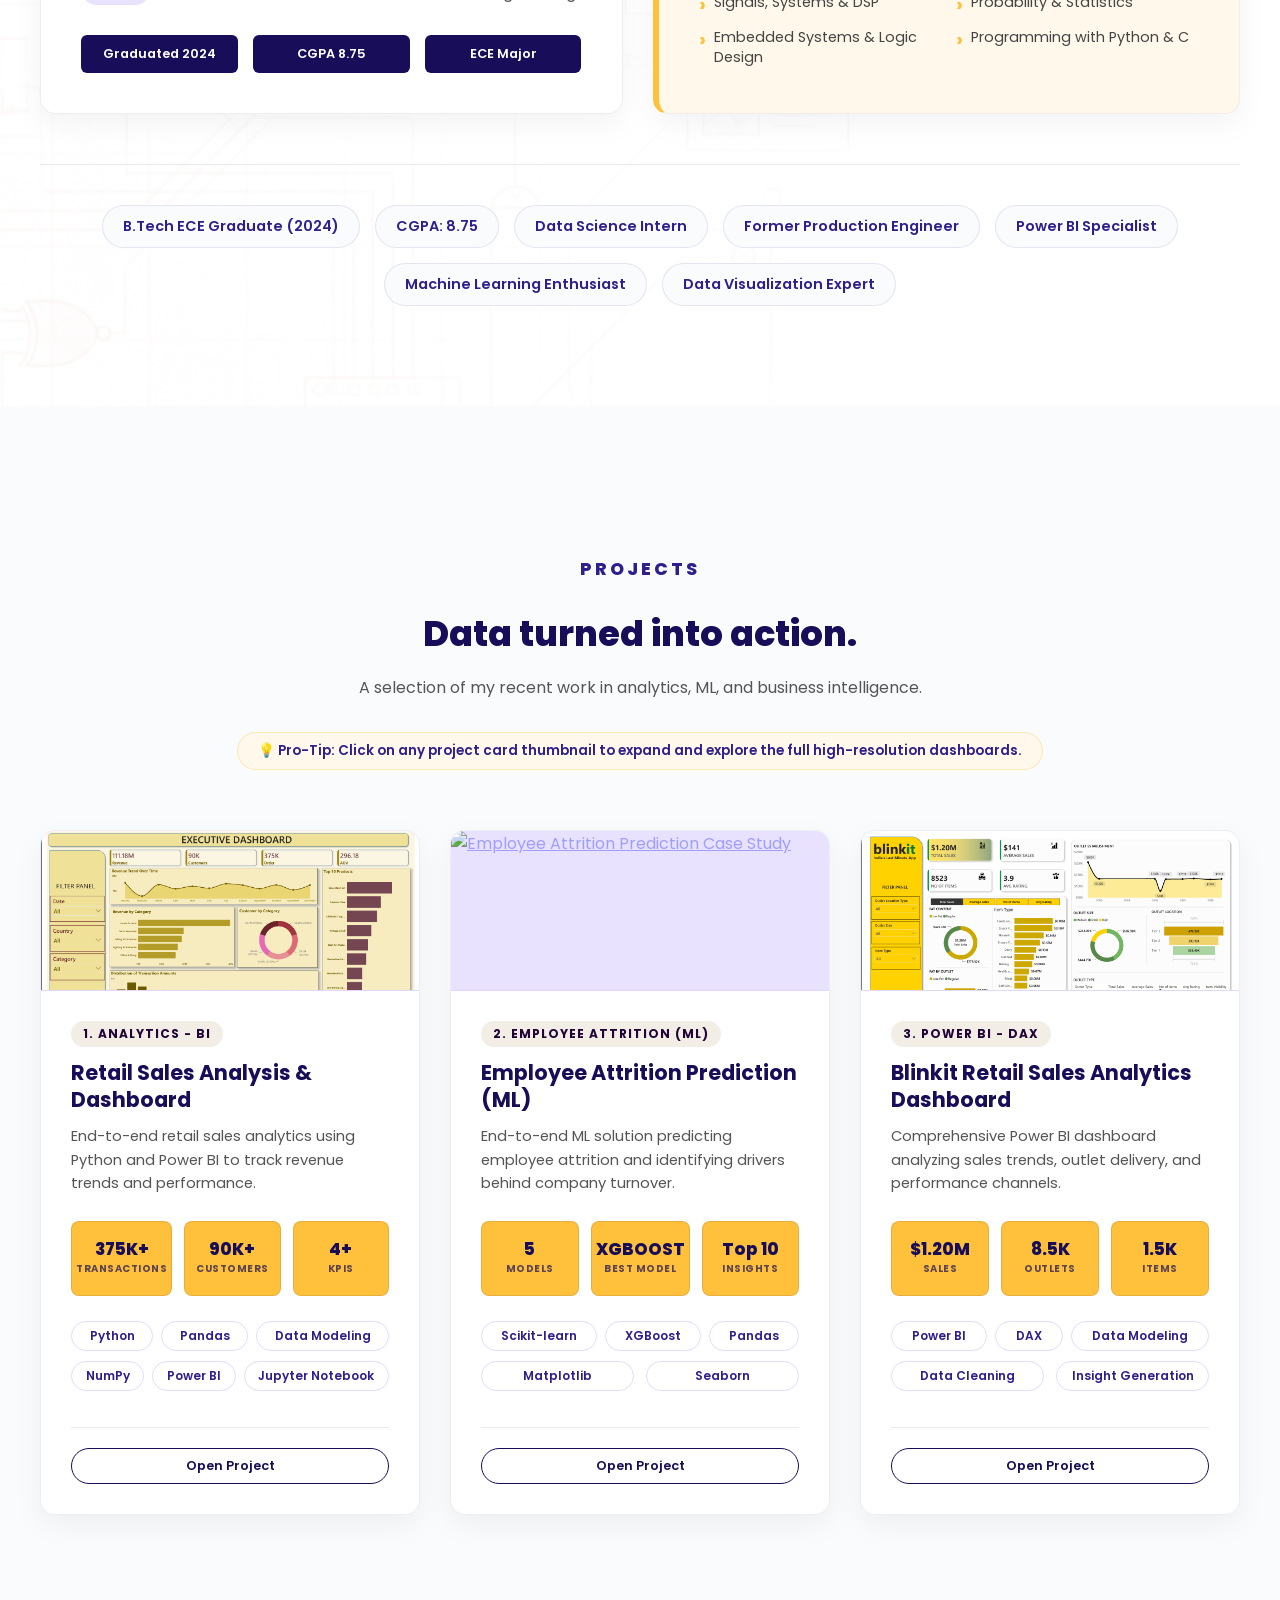
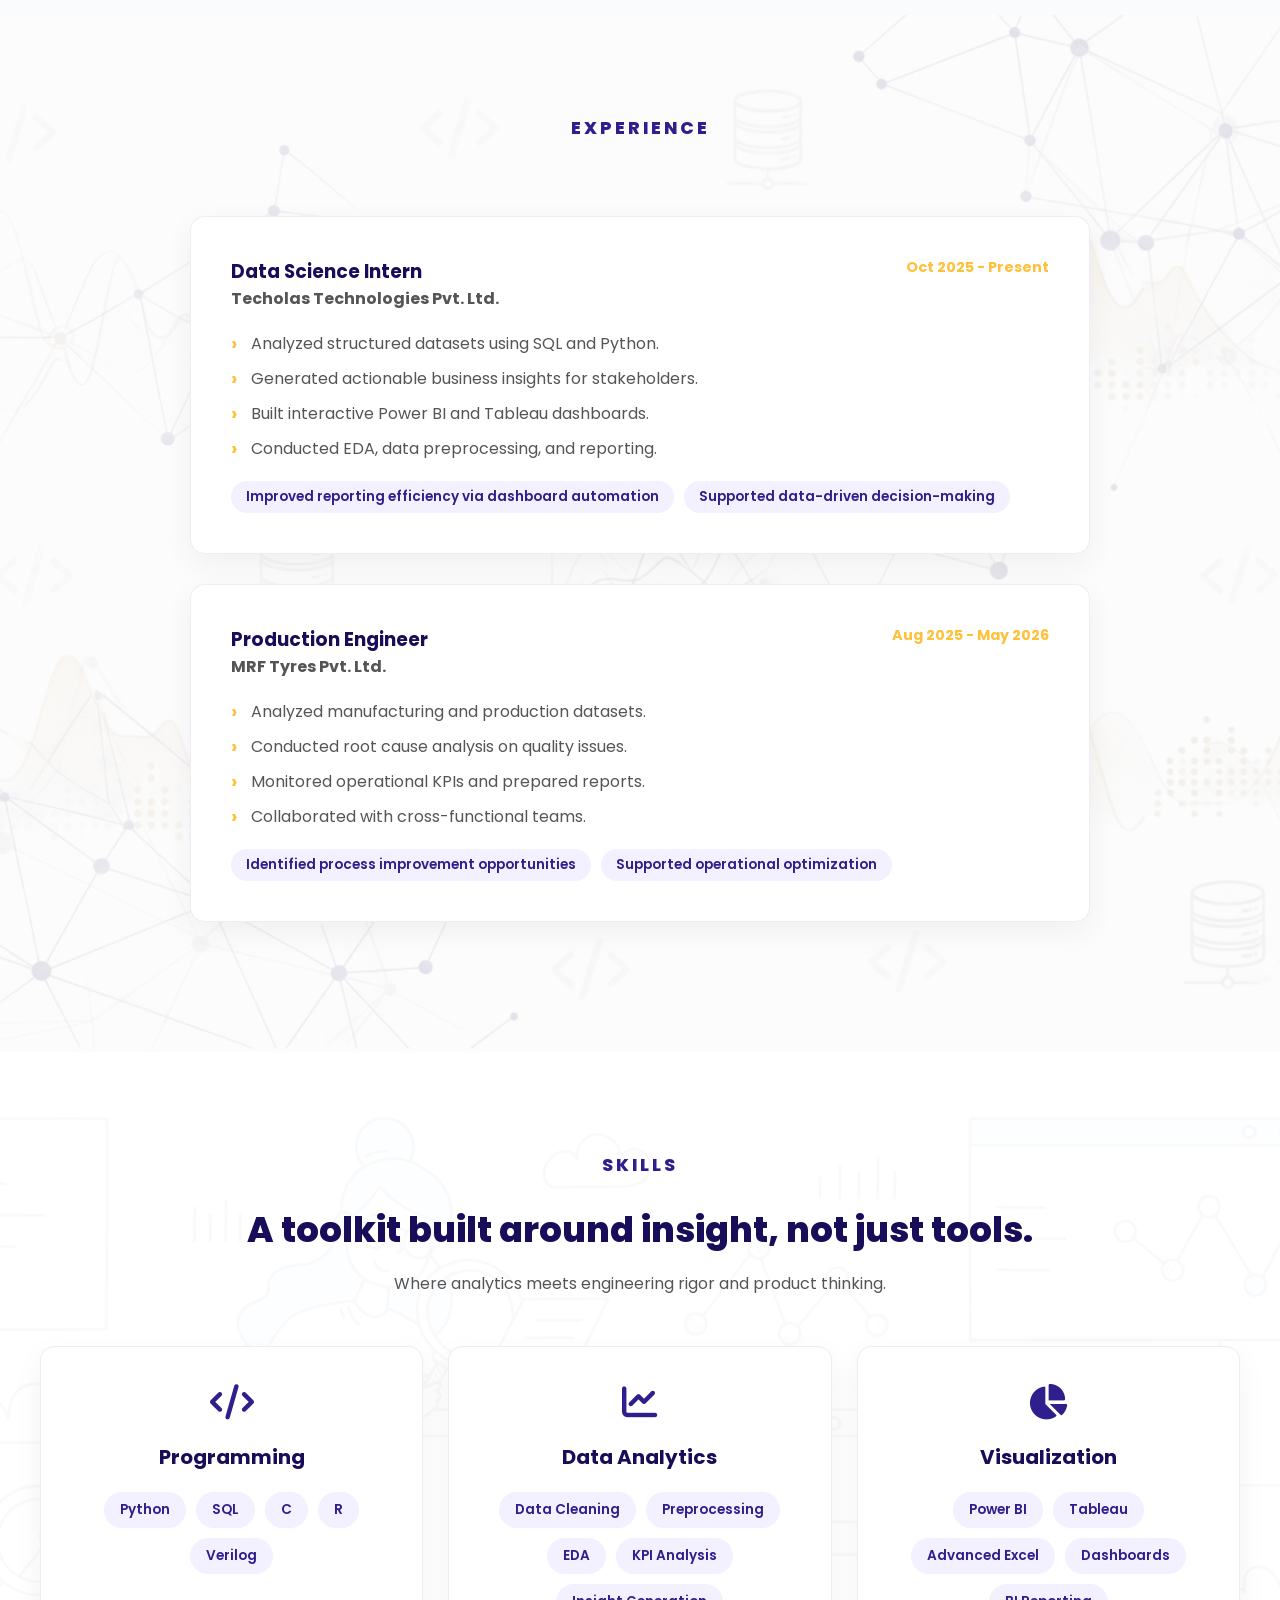
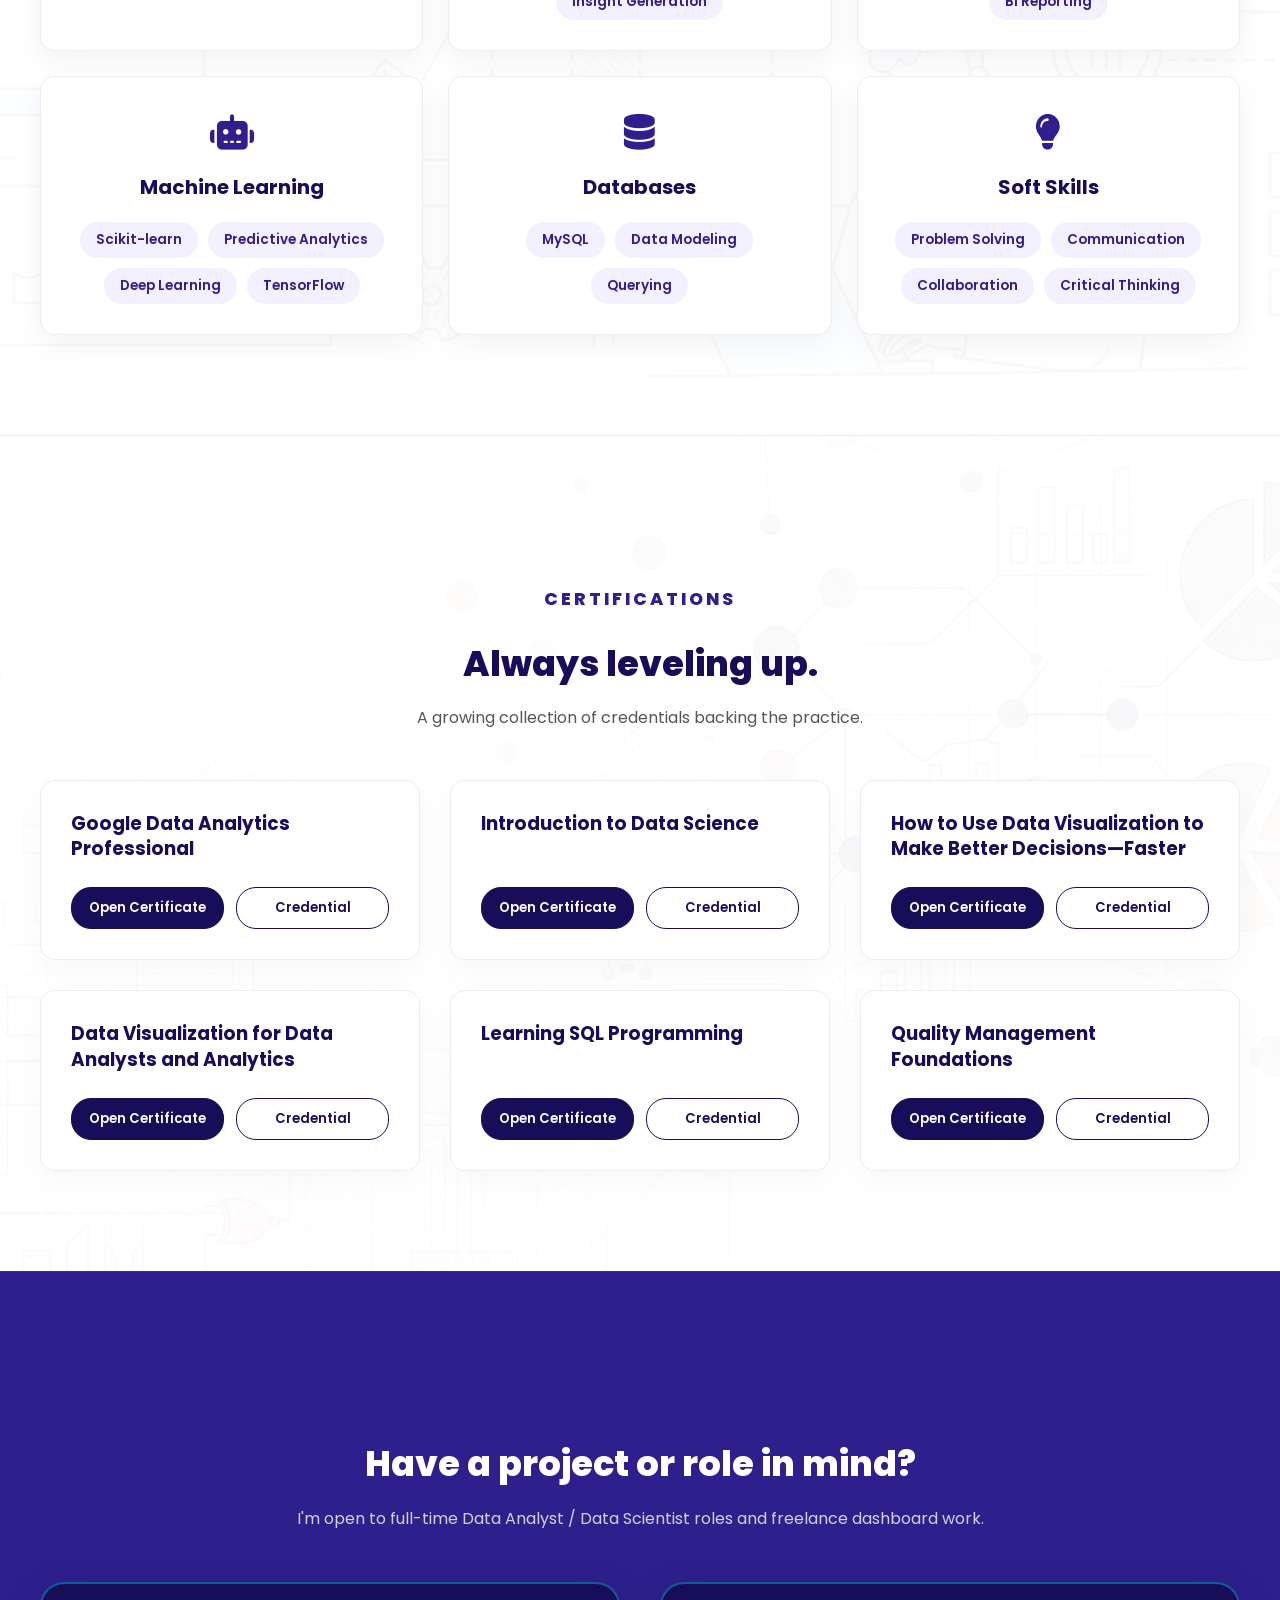
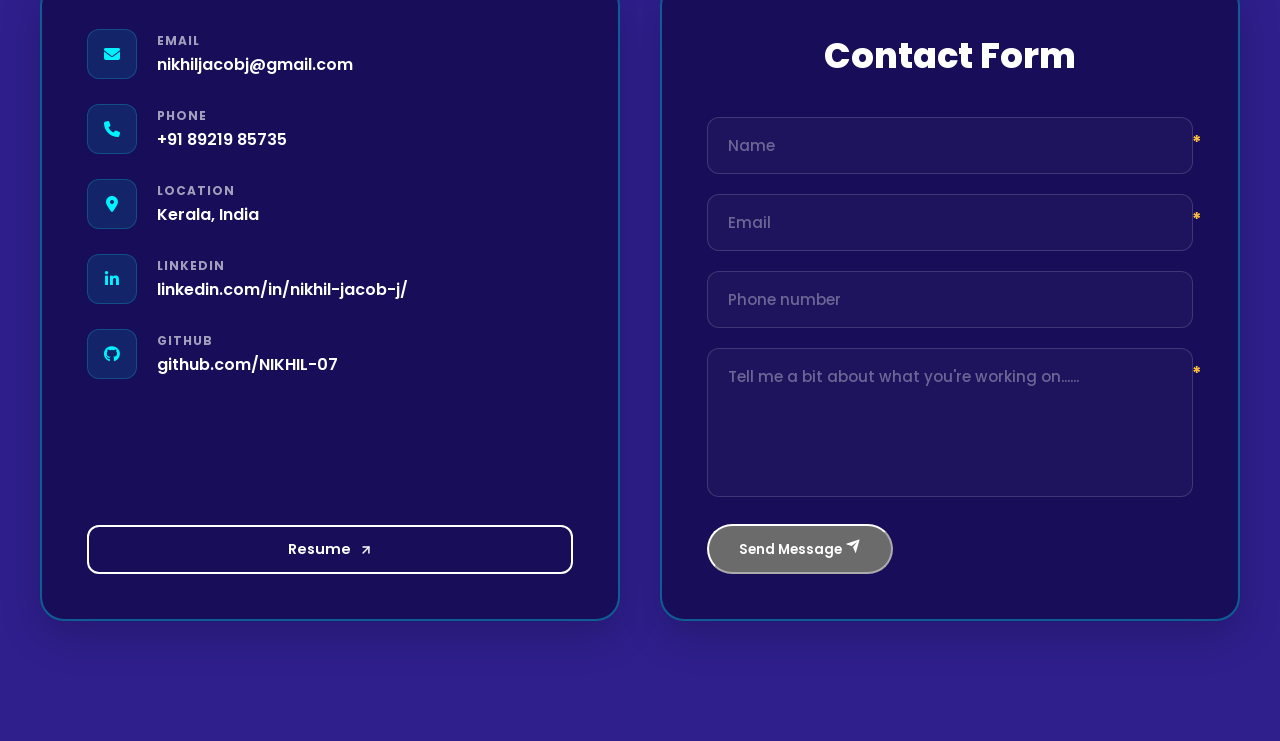
==== commit c7c54731: "Update index.html Correcting mobile UI" ====
--- a/index.html
+++ b/index.html
@@ -255,7 +255,7 @@
             border-radius: 25px;
         }
 
-        /* Mobile Notice Banner styling */
+        /* Mobile Notice Banner */
         .mobile-notice-ribbon {
             display: none;
             width: 100%;
@@ -369,6 +369,7 @@
             box-shadow: 0 10px 20px rgba(255, 193, 59, 0.3);
         }
 
+        /* PC LAYOUT: Retained standard floating badges overlay matrix map layout */
         .hero-right {
             position: relative;
             width: 420px;
@@ -403,19 +404,8 @@
             z-index: 0;
         }
 
-        .hero-right-badges-container {
-            position: absolute;
-            top: 0;
-            left: 0;
-            width: 100%;
-            height: 100%;
-            pointer-events: none;
-            z-index: 20;
-        }
-
         .glass-badge {
             position: absolute;
-            pointer-events: auto;
             background: rgba(0, 0, 0, 0.35);
             backdrop-filter: blur(12px);
             -webkit-backdrop-filter: blur(12px);
@@ -426,6 +416,7 @@
             font-size: 0.9rem;
             box-shadow: 0 8px 32px rgba(0, 0, 0, 0.2);
             color: #fff;
+            z-index: 20;
             animation: floatBadge 6s infinite ease-in-out;
             cursor: pointer;
             transition: all 0.3s ease;
@@ -456,6 +447,11 @@
             bottom: 100px;
             right: -30px;
             animation-delay: 3s;
+        }
+
+        /* Hidden row segment used to anchor badges cleanly on phone widths */
+        .hero-right-badges-container {
+            display: none;
         }
 
         @keyframes morphBlob {
@@ -1124,7 +1120,7 @@
             font-weight: 600;
         }
 
-        /* ================= SKILLS SECTION (2 ROWS x 3 COLUMNS EACH) ================= */
+        /* ================= SKILLS SECTION ================= */
         .skills-section {
             padding: 100px 0;
             background-color: #ffffff !important;
@@ -1288,7 +1284,7 @@
             background-color: rgba(23, 13, 88, 0.05) !important;
         }
 
-        /* ================= THEME INTEGRATED CONTACT SECTION ================= */
+        /* ================= CONTACT SECTION ================= */
         .contact-section {
             padding: 120px 0;
             background-color: #2e1f8d !important;
@@ -1572,7 +1568,7 @@
         }
 
         /* ==========================================================================
-           CORE RESPONSIVE STABILIZATION MEDIA LAYER 
+           CORE MOBILE STABILIZATION LAYER (MAX-WIDTH: 992PX)
            ========================================================================== */
         @media (max-width: 992px) {
             .container {
@@ -1583,17 +1579,17 @@
                 padding: 20px 0;
             }
 
-            /* Stops layout screen flickering loops on mobile devices */
+            /* 1. Remove background chart loops completely to stop flickering/blue screen on phone */
             .bg-graphics {
-                position: absolute !important;
-                height: 100% !important;
-                min-height: 100% !important;
-                transform: translateZ(0);
-                will-change: transform;
+                display: none !important;
             }
 
             .bg-chart {
                 display: none !important;
+            }
+
+            body {
+                background: #2e1f8d !important;
             }
 
             .mobile-menu-trigger {
@@ -1643,12 +1639,12 @@
                 display: block;
             }
 
-            /* Formats columns cleanly on vertical layout monitors */
+            /* 2. Format columns cleanly into a static layout grid */
             .hero {
                 flex-direction: column-reverse !important;
                 text-align: center !important;
                 justify-content: center !important;
-                gap: 40px !important;
+                gap: 30px !important;
                 padding-top: 130px !important;
                 padding-bottom: 40px !important;
                 height: auto !important;
@@ -1682,7 +1678,7 @@
                 margin-top: 10px;
             }
 
-            /* Flattens the circular layout and kills overlap errors across badges */
+            /* 3. Turn off blob animations to improve load time and touch stability */
             .hero-right {
                 margin: 0 auto !important;
                 width: 300px !important;
@@ -1701,7 +1697,12 @@
                 z-index: 10 !important;
             }
 
-            /* Re-maps floating badges into standard content boxes stacked cleanly under image asset */
+            /* Hide the absolute tags inside the profile widget wrapper */
+            .hero-right .glass-badge {
+                display: none !important;
+            }
+
+            /* 4. Display the badges stacked cleanly underneath the profile image widget layout */
             .hero-right-badges-container {
                 position: relative !important;
                 display: flex !important;
@@ -1713,6 +1714,8 @@
                 height: auto !important;
                 top: auto !important;
                 left: auto !important;
+                right: auto !important;
+                bottom: auto !important;
             }
 
             .glass-badge {
@@ -1731,6 +1734,7 @@
                 background: rgba(23, 13, 88, 0.9) !important;
                 border: 1px solid rgba(255, 193, 59, 0.4) !important;
                 box-shadow: 0 4px 15px rgba(0, 0, 0, 0.2) !important;
+                z-index: 50 !important;
             }
 
             .about-top-row {
@@ -1902,8 +1906,11 @@
                 </div>
             </div>
 
-            <div style="display: flex; flex-direction: column; align-items: center;">
+            <div style="display: flex; flex-direction: column; align-items: center; justify-content: center;">
                 <div class="hero-right">
+                    <div class="glass-badge badge-1">📊 Data Analyst</div>
+                    <div class="glass-badge badge-2">📈 Power BI Expert</div>
+                    <div class="glass-badge badge-3">🤖 Data Scientist</div>
                     <div class="illustration-placeholder">
                         <img src="Gemini_Generated_Image_1ys2u01ys2u01ys2-Photoroom.png" alt="Nikhil Illustration"
                             class="profile-img">
@@ -1911,9 +1918,9 @@
                 </div>
 
                 <div class="hero-right-badges-container">
-                    <div class="glass-badge badge-1">📊 Data Analyst</div>
-                    <div class="glass-badge badge-2">📈 Power BI Expert</div>
-                    <div class="glass-badge badge-3">🤖 Data Scientist</div>
+                    <div class="glass-badge">📊 Data Analyst</div>
+                    <div class="glass-badge">📈 Power BI Expert</div>
+                    <div class="glass-badge">🤖 Data Scientist</div>
                 </div>
             </div>
         </main>
@@ -2316,51 +2323,32 @@
                 <div class="contact-card-gradient">
                     <div class="contact-info-list">
                         <div class="contact-info-item">
-                            <div class="contact-icon-frame">
-                                <i class="fa-solid fa-envelope"></i>
-                            </div>
-                            <div class="contact-info-text">
-                                <span>Email</span>
-                                <a href="mailto:nikhiljacobj@gmail.com">nikhiljacobj@gmail.com</a>
-                            </div>
+                            <div class="contact-icon-frame"><i class="fa-solid fa-envelope"></i></div>
+                            <div class="contact-info-text"><span>Email</span><a
+                                    href="mailto:nikhiljacobj@gmail.com">nikhiljacobj@gmail.com</a></div>
                         </div>
                         <div class="contact-info-item">
-                            <div class="contact-icon-frame">
-                                <i class="fa-solid fa-phone"></i>
-                            </div>
-                            <div class="contact-info-text">
-                                <span>Phone</span>
+                            <div class="contact-icon-frame"><i class="fa-solid fa-phone"></i></div>
+                            <div class="contact-info-text"><span>Phone</span>
                                 <p>+91 89219 85735</p>
                             </div>
                         </div>
                         <div class="contact-info-item">
-                            <div class="contact-icon-frame">
-                                <i class="fa-solid fa-location-dot"></i>
-                            </div>
-                            <div class="contact-info-text">
-                                <span>Location</span>
+                            <div class="contact-icon-frame"><i class="fa-solid fa-location-dot"></i></div>
+                            <div class="contact-info-text"><span>Location</span>
                                 <p>Kerala, India</p>
                             </div>
                         </div>
                         <div class="contact-info-item">
-                            <div class="contact-icon-frame">
-                                <i class="fa-brands fa-linkedin-in"></i>
-                            </div>
-                            <div class="contact-info-text">
-                                <span>LinkedIn</span>
-                                <a href="https://linkedin.com/in/nikhil-jacob-j/" target="_blank"
-                                    rel="noopener noreferrer">linkedin.com/in/nikhil-jacob-j/</a>
-                            </div>
+                            <div class="contact-icon-frame"><i class="fa-brands fa-linkedin-in"></i></div>
+                            <div class="contact-info-text"><span>LinkedIn</span><a
+                                    href="https://linkedin.com/in/nikhil-jacob-j/" target="_blank"
+                                    rel="noopener noreferrer">linkedin.com/in/nikhil-jacob-j/</a></div>
                         </div>
                         <div class="contact-info-item">
-                            <div class="contact-icon-frame">
-                                <i class="fa-brands fa-github"></i>
-                            </div>
-                            <div class="contact-info-text">
-                                <span>GitHub</span>
-                                <a href="https://github.com/NIKHIL-07" target="_blank"
-                                    rel="noopener noreferrer">github.com/NIKHIL-07</a>
-                            </div>
+                            <div class="contact-icon-frame"><i class="fa-brands fa-github"></i></div>
+                            <div class="contact-info-text"><span>GitHub</span><a href="https://github.com/NIKHIL-07"
+                                    target="_blank" rel="noopener noreferrer">github.com/NIKHIL-07</a></div>
                         </div>
                     </div>
                     <a href="NIKHIL JACOB J DATA ANALYST.pdf" target="_blank" class="btn btn-secondary"
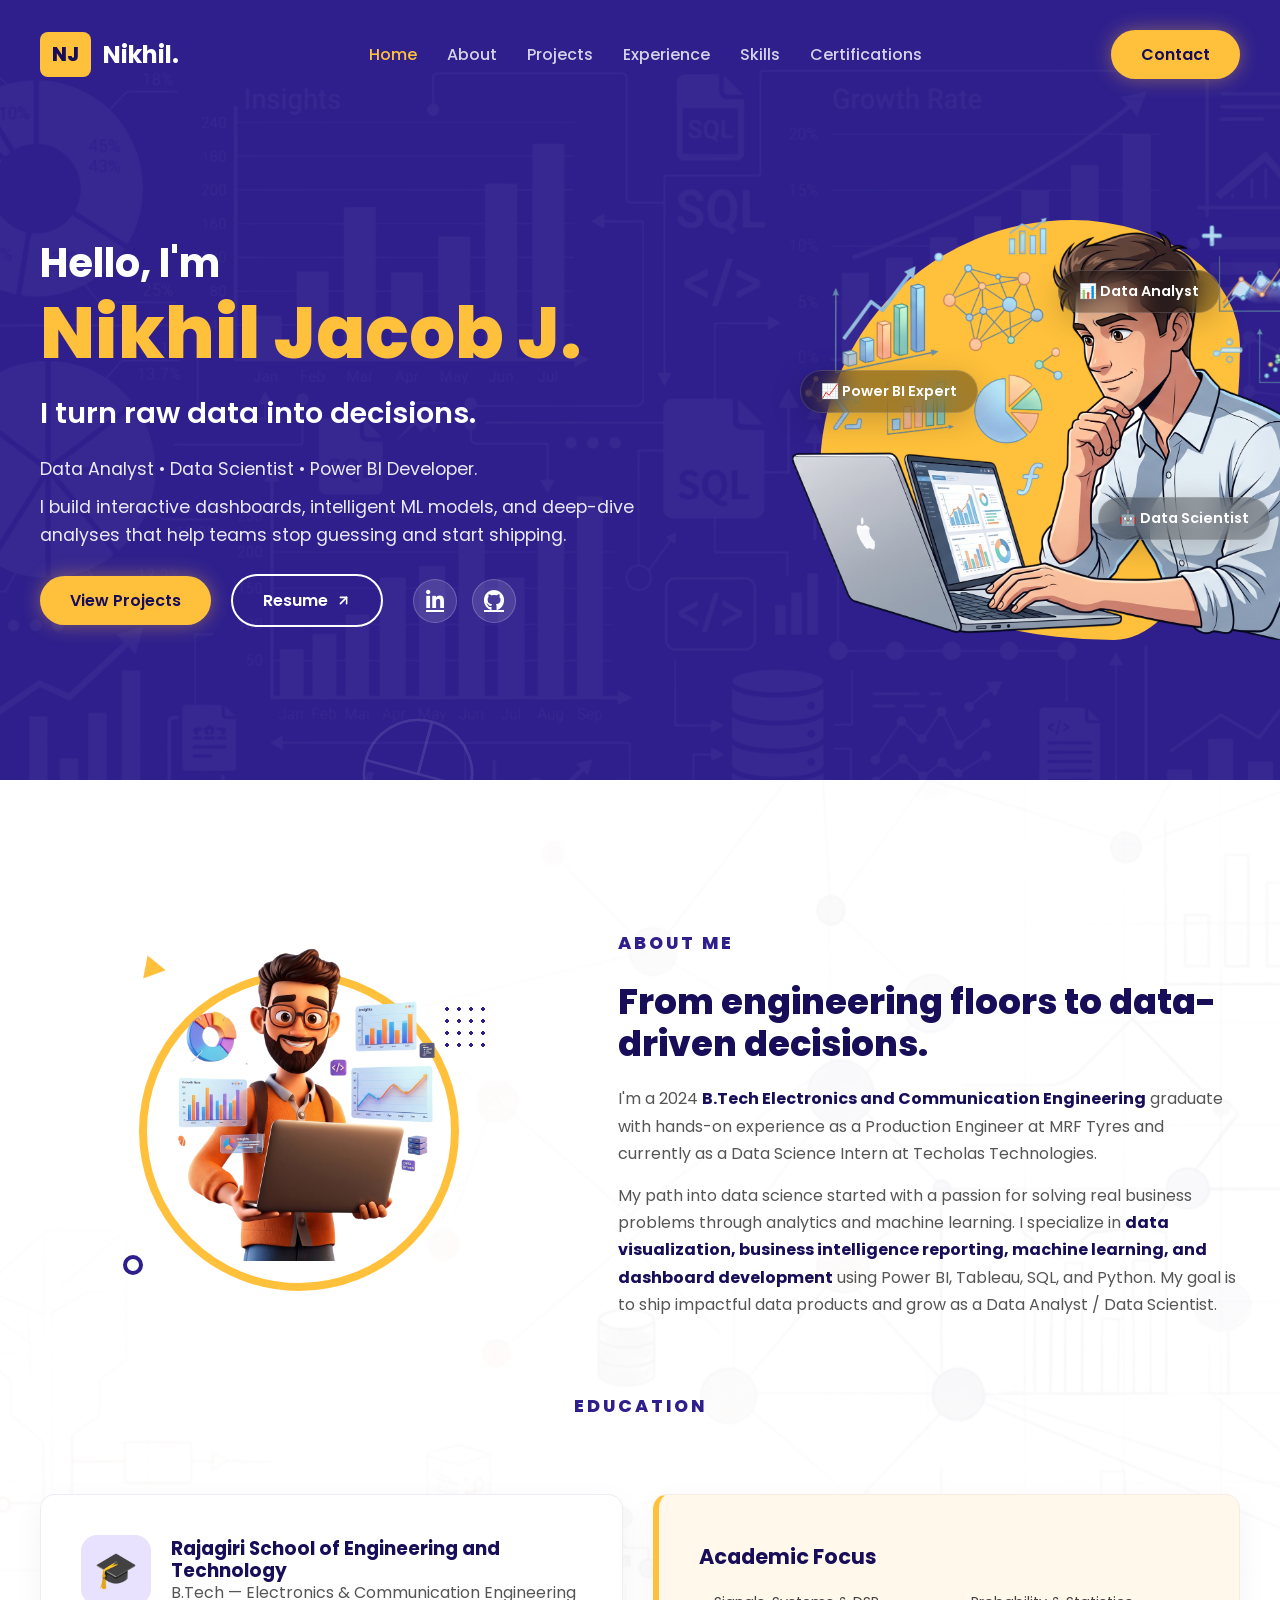
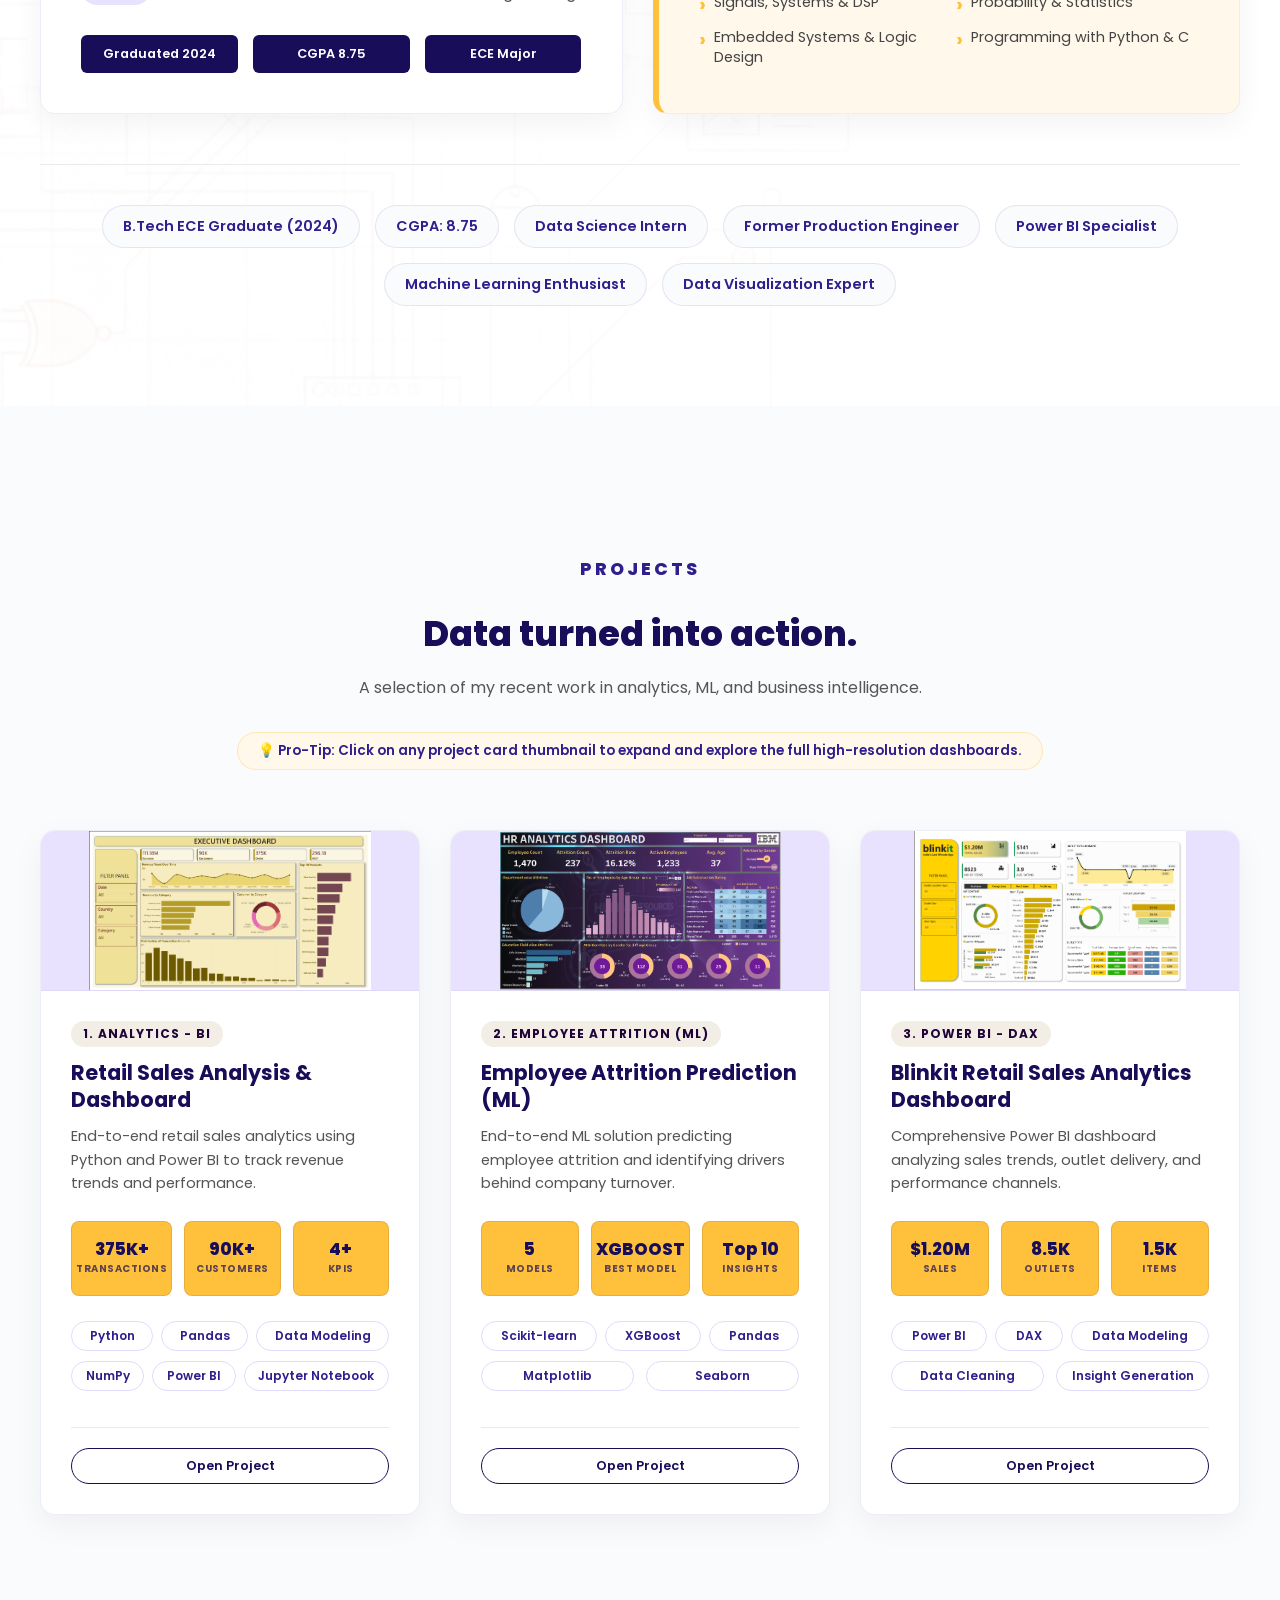
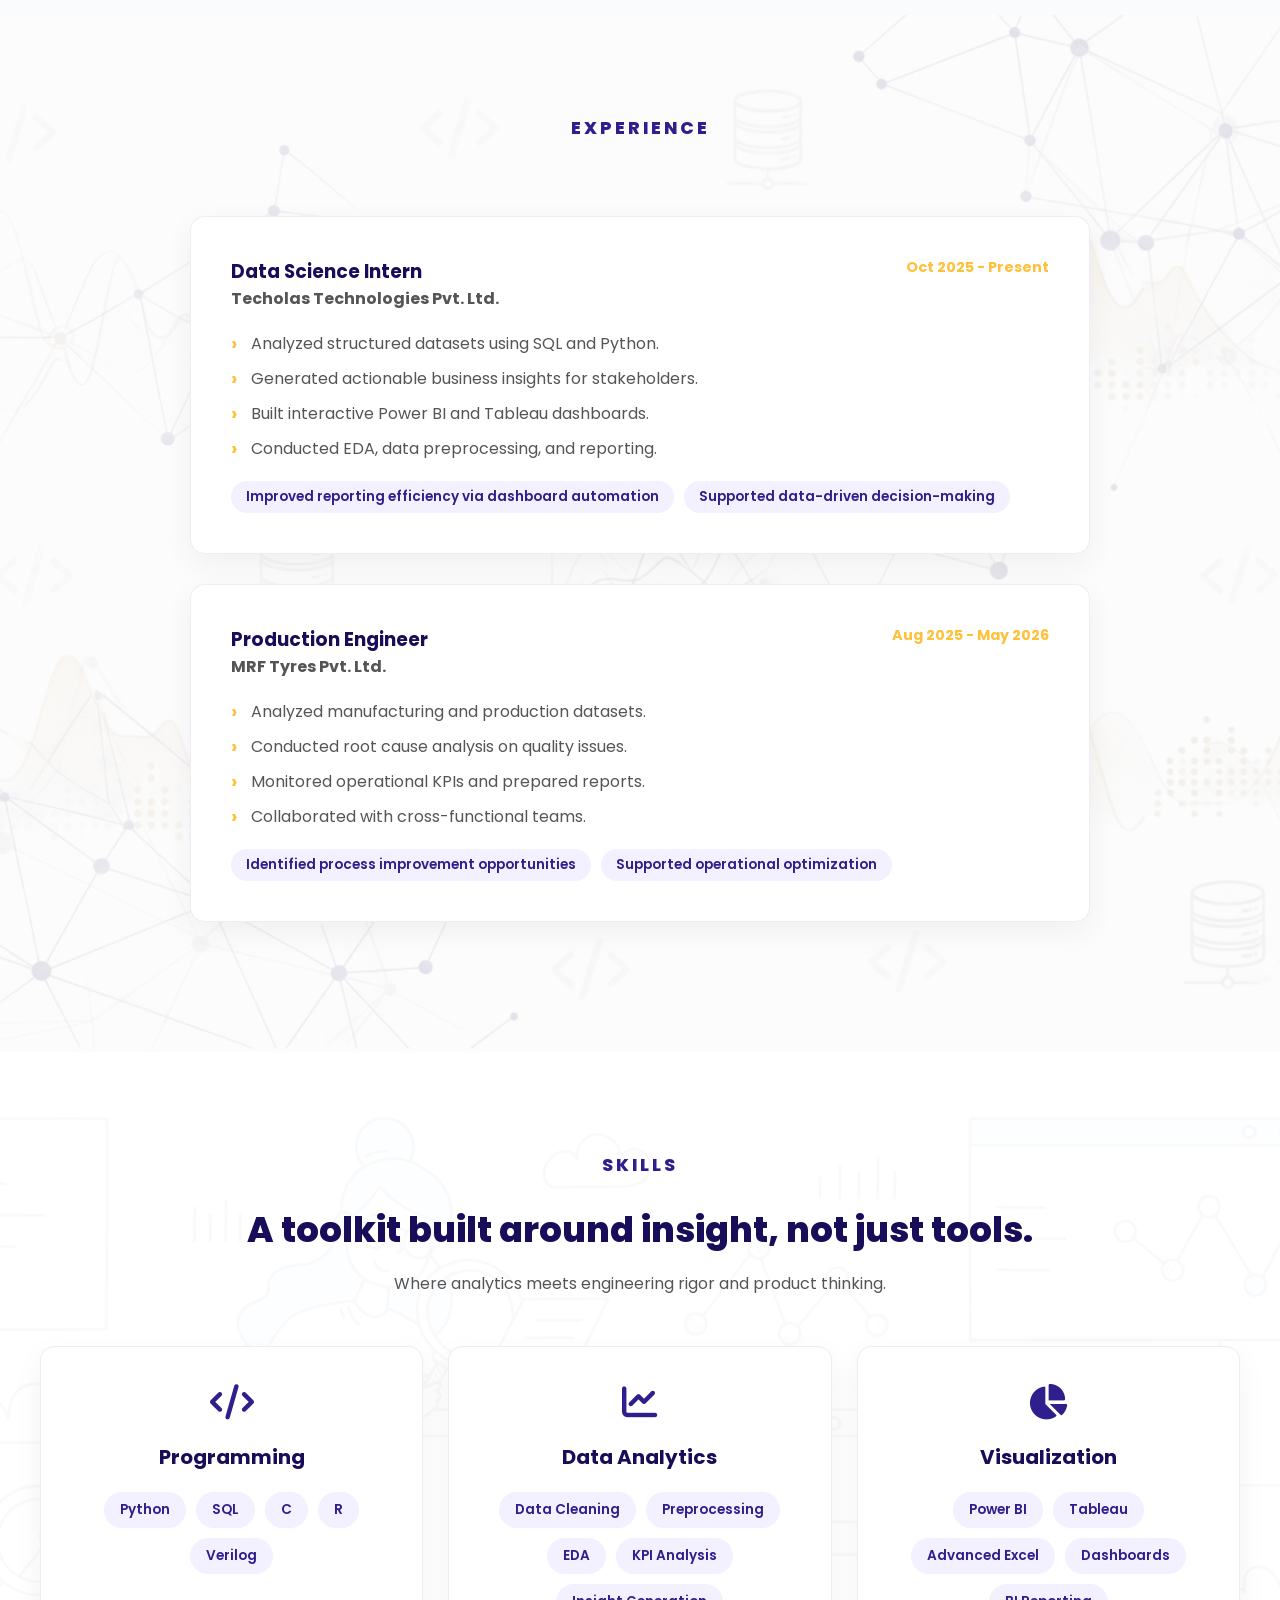
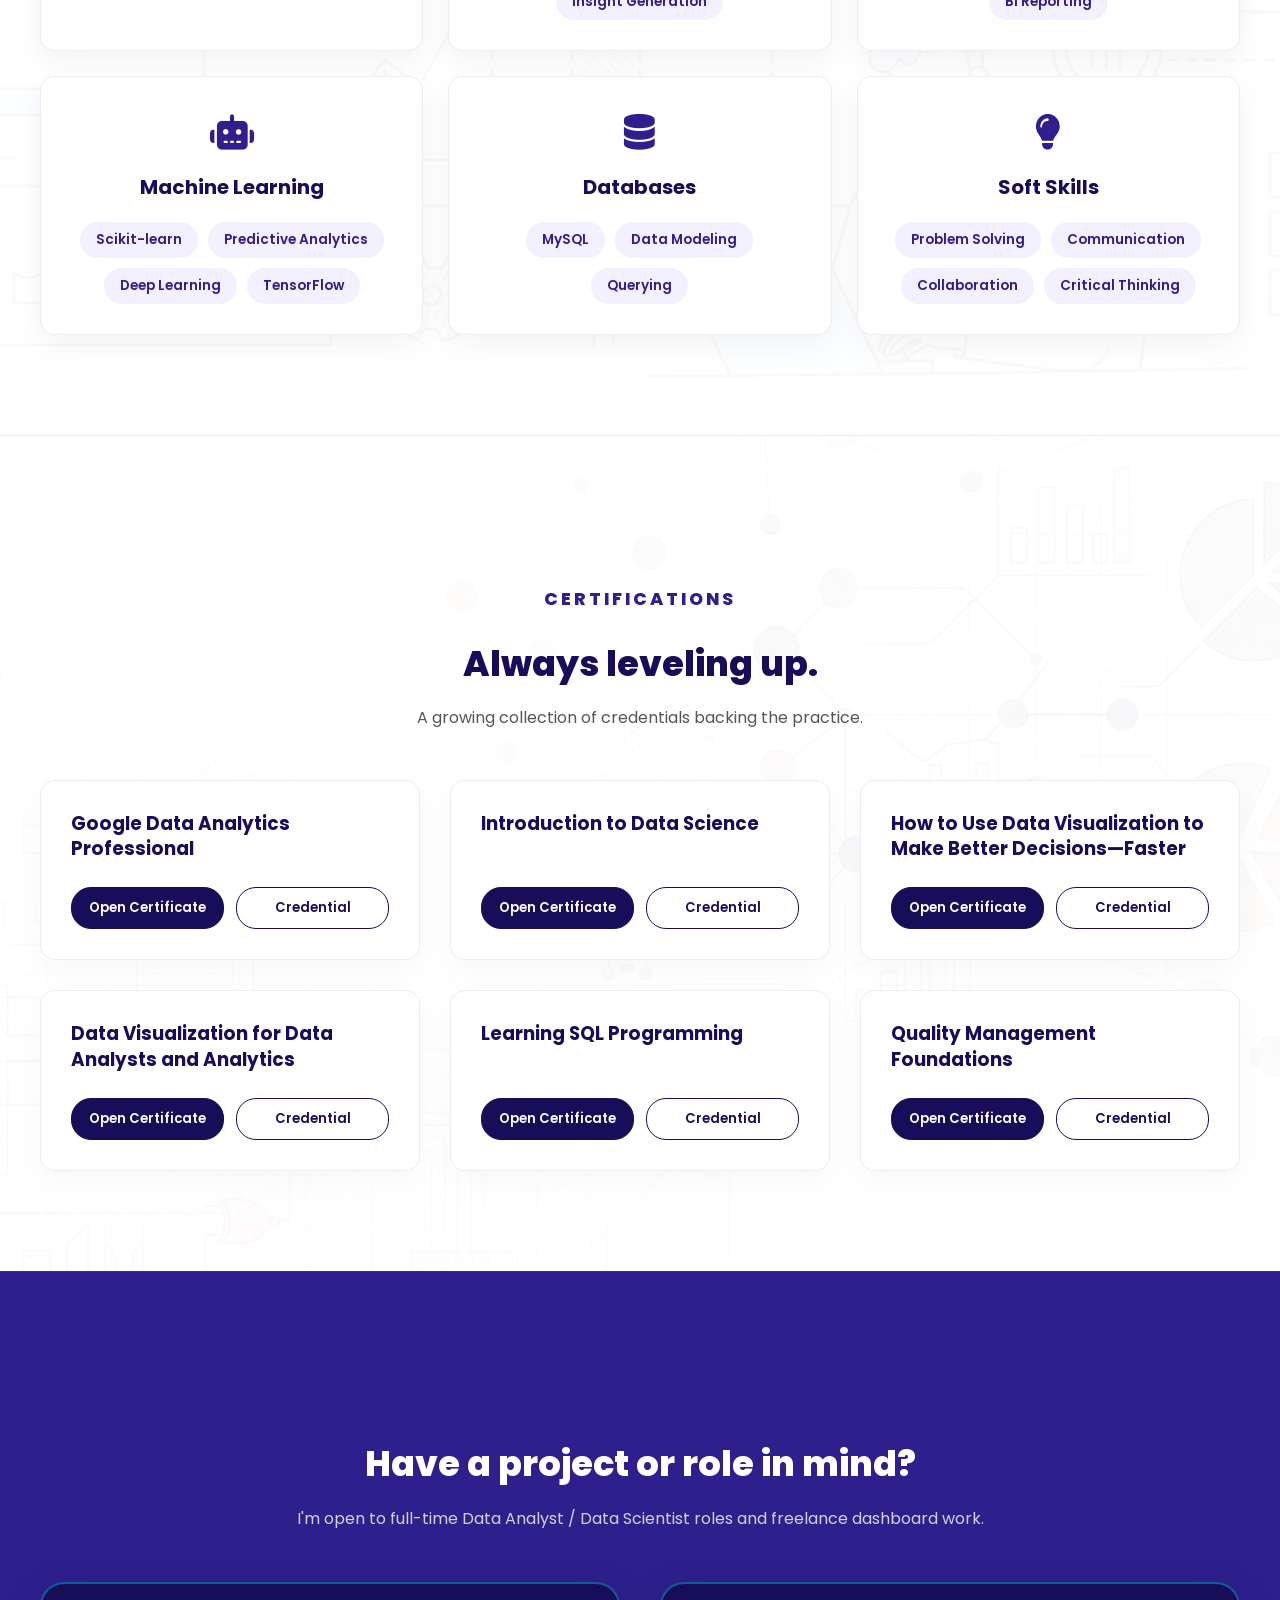
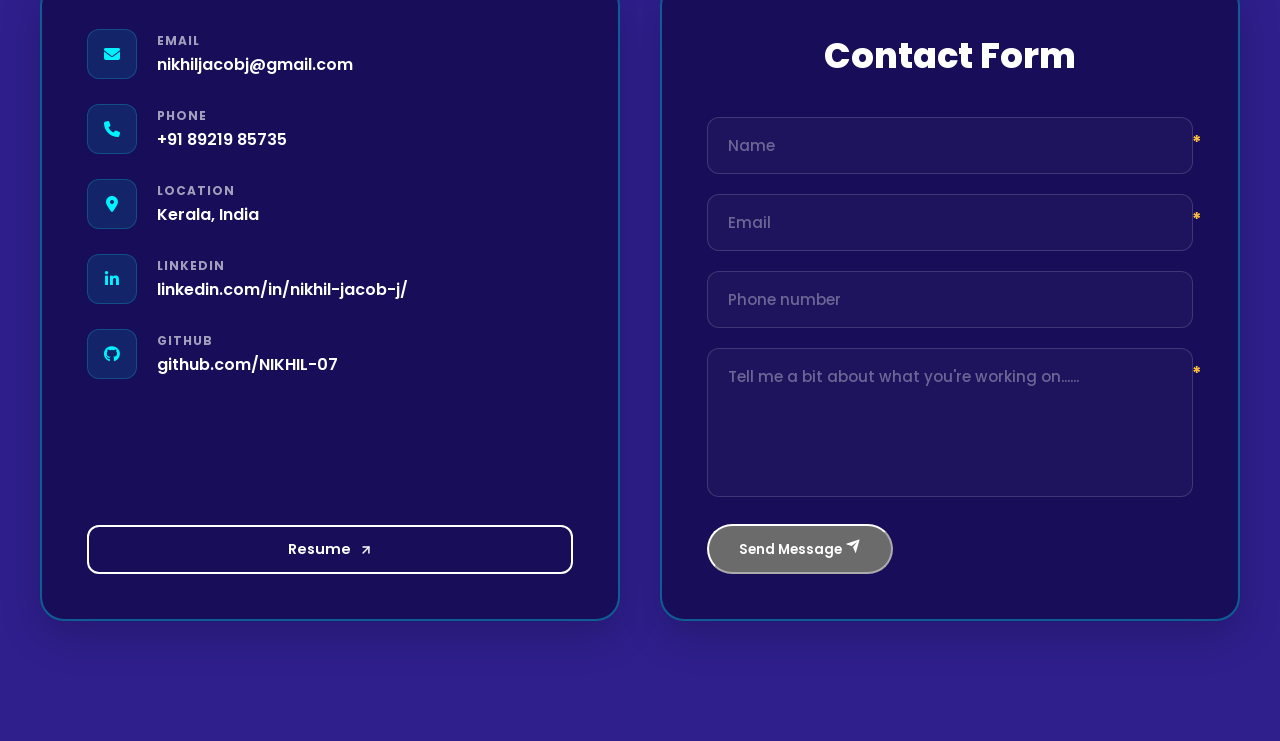
==== commit 3b20f87d: "Update index.html" ====
--- a/index.html
+++ b/index.html
@@ -863,11 +863,12 @@
             cursor: zoom-in;
         }
 
+        /* ================= FIX: PREVENT DASHBOARD THUMBNAIL CROPPING ================= */
         .project-img img {
             width: 100%;
             height: 100%;
-            object-fit: cover;
-            object-position: 50% 10%;
+            object-fit: contain;
+            /* Changed from cover to contain so the entire image fits beautifully */
             position: relative;
             z-index: 1;
         }
@@ -2047,9 +2048,10 @@
                     </div>
                 </div>
 
+                <!-- Project 2 (UPDATED COVER & NAVIGATION) -->
                 <div class="project-card">
                     <a href="#modal-p2" class="project-img">
-                        <img src="EA Cover image.png" alt="Employee Attrition Prediction Case Study">
+                        <img src="Employee_Attrition_Dashboard.png" alt="Employee Attrition Prediction Case Study">
                     </a>
                     <div class="project-content">
                         <span class="project-category">2. Employee Attrition (ML)</span>
@@ -2182,7 +2184,8 @@
                     </div>
                     <h3>Programming</h3>
                     <div class="tag-cloud">
-                        <span>Python</span><span>SQL</span><span>C</span><span>R</span><span>Verilog</span></div>
+                        <span>Python</span><span>SQL</span><span>C</span><span>R</span><span>Verilog</span>
+                    </div>
                 </div>
 
                 <div class="skill-category">
@@ -2438,22 +2441,33 @@
         </div>
     </div>
 
+    <!-- EXPANDED LIGHTBOX WINDOW FOR PROJECT 2 (UPDATED COVERS & NAVIGATION ACTIONS) -->
     <div id="modal-p2" class="modal-overlay">
         <a href="#projects" class="modal-close">&times;</a>
         <div class="modal-wrapper">
             <h3 class="modal-gallery-title">Employee Attrition Prediction Analysis</h3>
             <p class="modal-gallery-subtitle">End-to-end predictive modeling architecture and workforce attrition metric
                 evaluations.</p>
+
+            <!-- Action Row: Added Live Tableau Dashboard Navigation Link Layer -->
+            <!-- Action Row: Rebuilt with standard matching dark button themes -->
             <div
-                style="border-top: none; padding-top: 0; display: grid; grid-template-columns: repeat(auto-fit, minmax(140px, 1fr)); gap: 12px;">
+                style="border-top: none; padding-top: 0; display: grid; grid-template-columns: repeat(auto-fit, minmax(130px, 1fr)); gap: 12px; margin-bottom: 20px;">
                 <a href="https://github.com/NIKHIL-07/employee-attrition-app" target="_blank" rel="noopener noreferrer"
-                    class="btn modal-dark-btn btn-sm">Github Repo</a>
-                <a href="#modal-p2-overview" class="btn modal-dark-btn btn-sm">Project Overview</a>
+                    class="btn modal-dark-btn btn-sm"><i class="fa-brands fa-github"></i> Github Repo</a>
+                <a href="https://public.tableau.com/app/profile/nikhil.j1424/viz/Employee_Attrition_Dashboard_17834928133760/HRANALYTICSDASHBOARD"
+                    target="_blank" rel="noopener noreferrer" class="btn modal-dark-btn btn-sm"><i
+                        class="fa-solid fa-chart-pie"></i> Dashboard</a>
+                <a href="#modal-p2-overview" class="btn modal-dark-btn btn-sm"><i class="fa-solid fa-file-lines"></i>
+                    Project Overview</a>
                 <a href="https://employee-attrition-app-v2wuy9kzwtuxeq3tybjh7b.streamlit.app/" target="_blank"
-                    rel="noopener noreferrer" class="btn modal-dark-btn btn-sm">Streamlit Deployment</a>
-                <a href="#modal-p2-python" class="btn modal-dark-btn btn-sm">Python Visualization</a>
+                    rel="noopener noreferrer" class="btn modal-dark-btn btn-sm"><i class="fa-solid fa-rocket"></i>
+                    Streamlit App</a>
+                <a href="#modal-p2-python" class="btn modal-dark-btn btn-sm"><i class="fa-brands fa-python"></i> Python
+                    Visuals</a>
             </div>
-            <img class="gallery-main-image" src="EA Cover image.png">
+
+            <img class="gallery-main-image" src="Employee_Attrition_Dashboard.png" alt="Main Attrition Framework Frame">
             <div class="gallery-sub-grid">
                 <img src="EAV6.png"><img src="EAV1.png"><img src="EAV2.png"><img src="EAV3.png"><img src="EAV4.png"><img
                     src="EAV5.png">
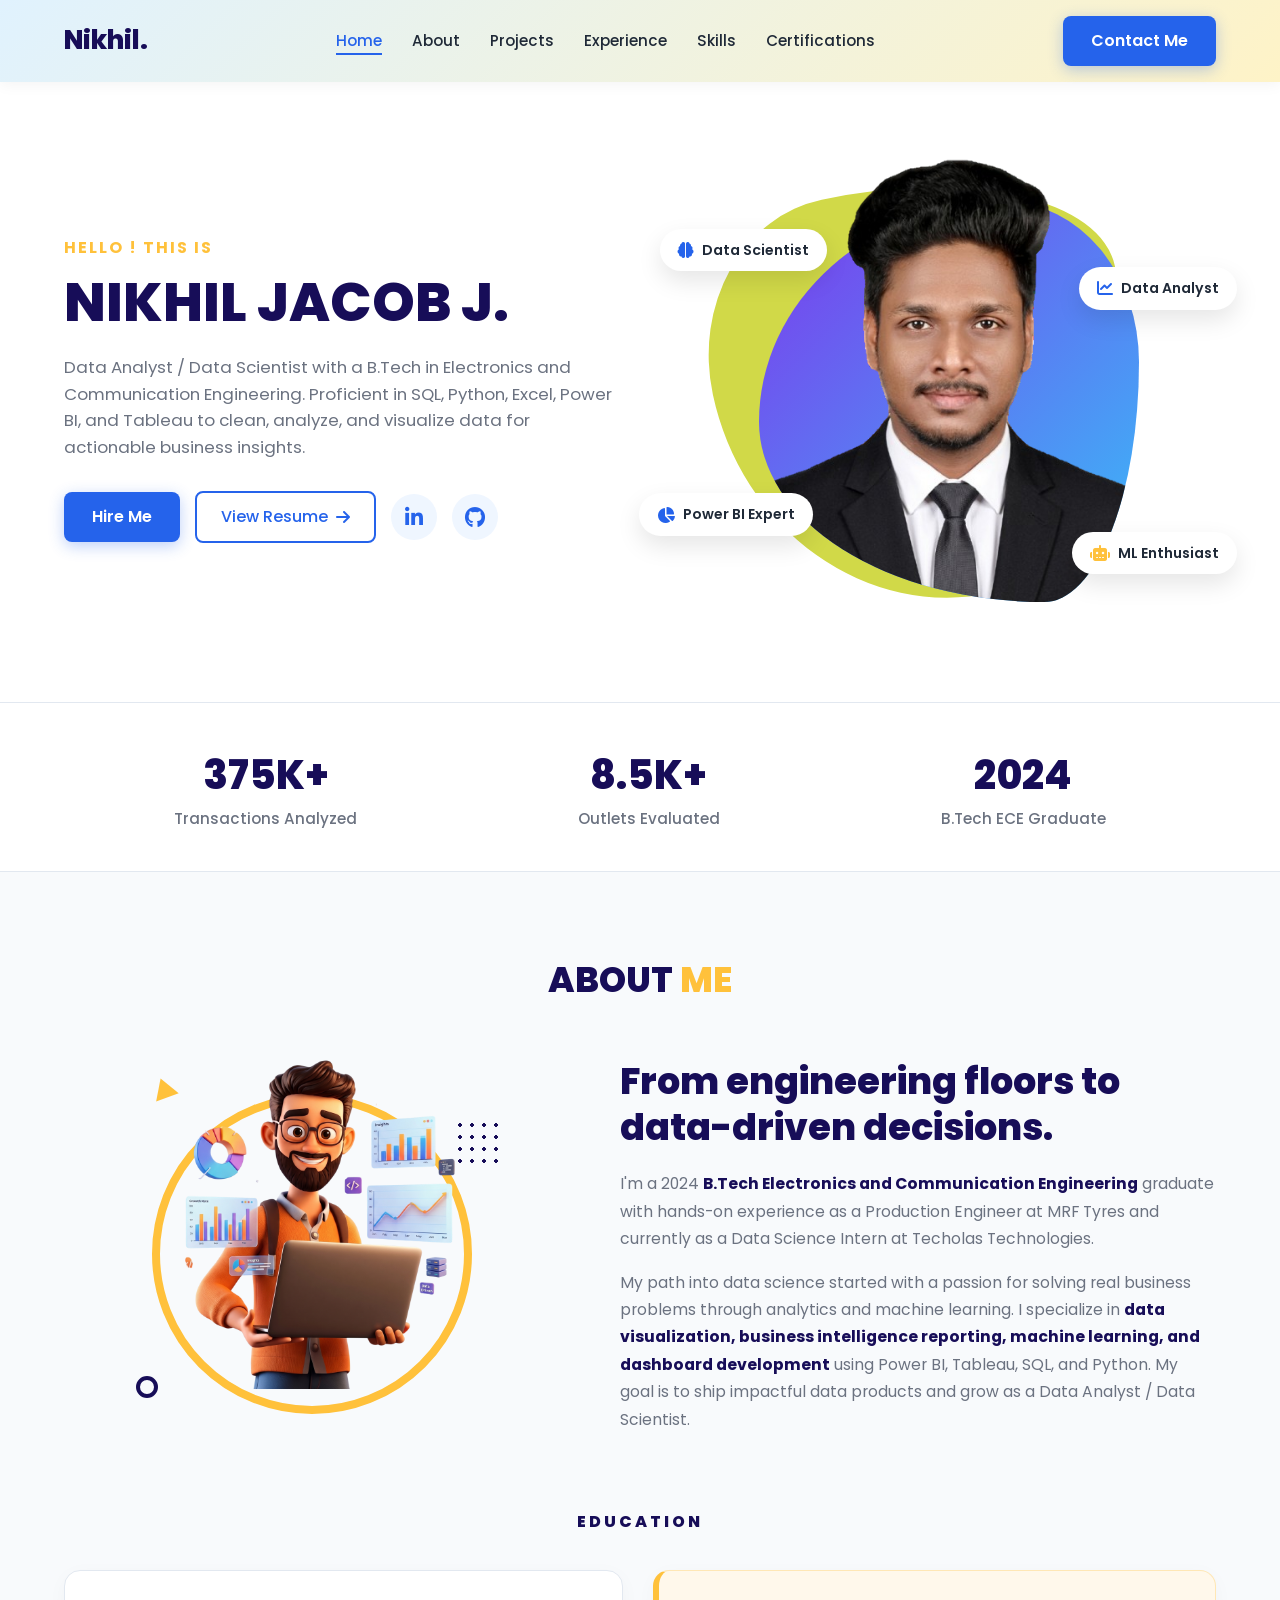
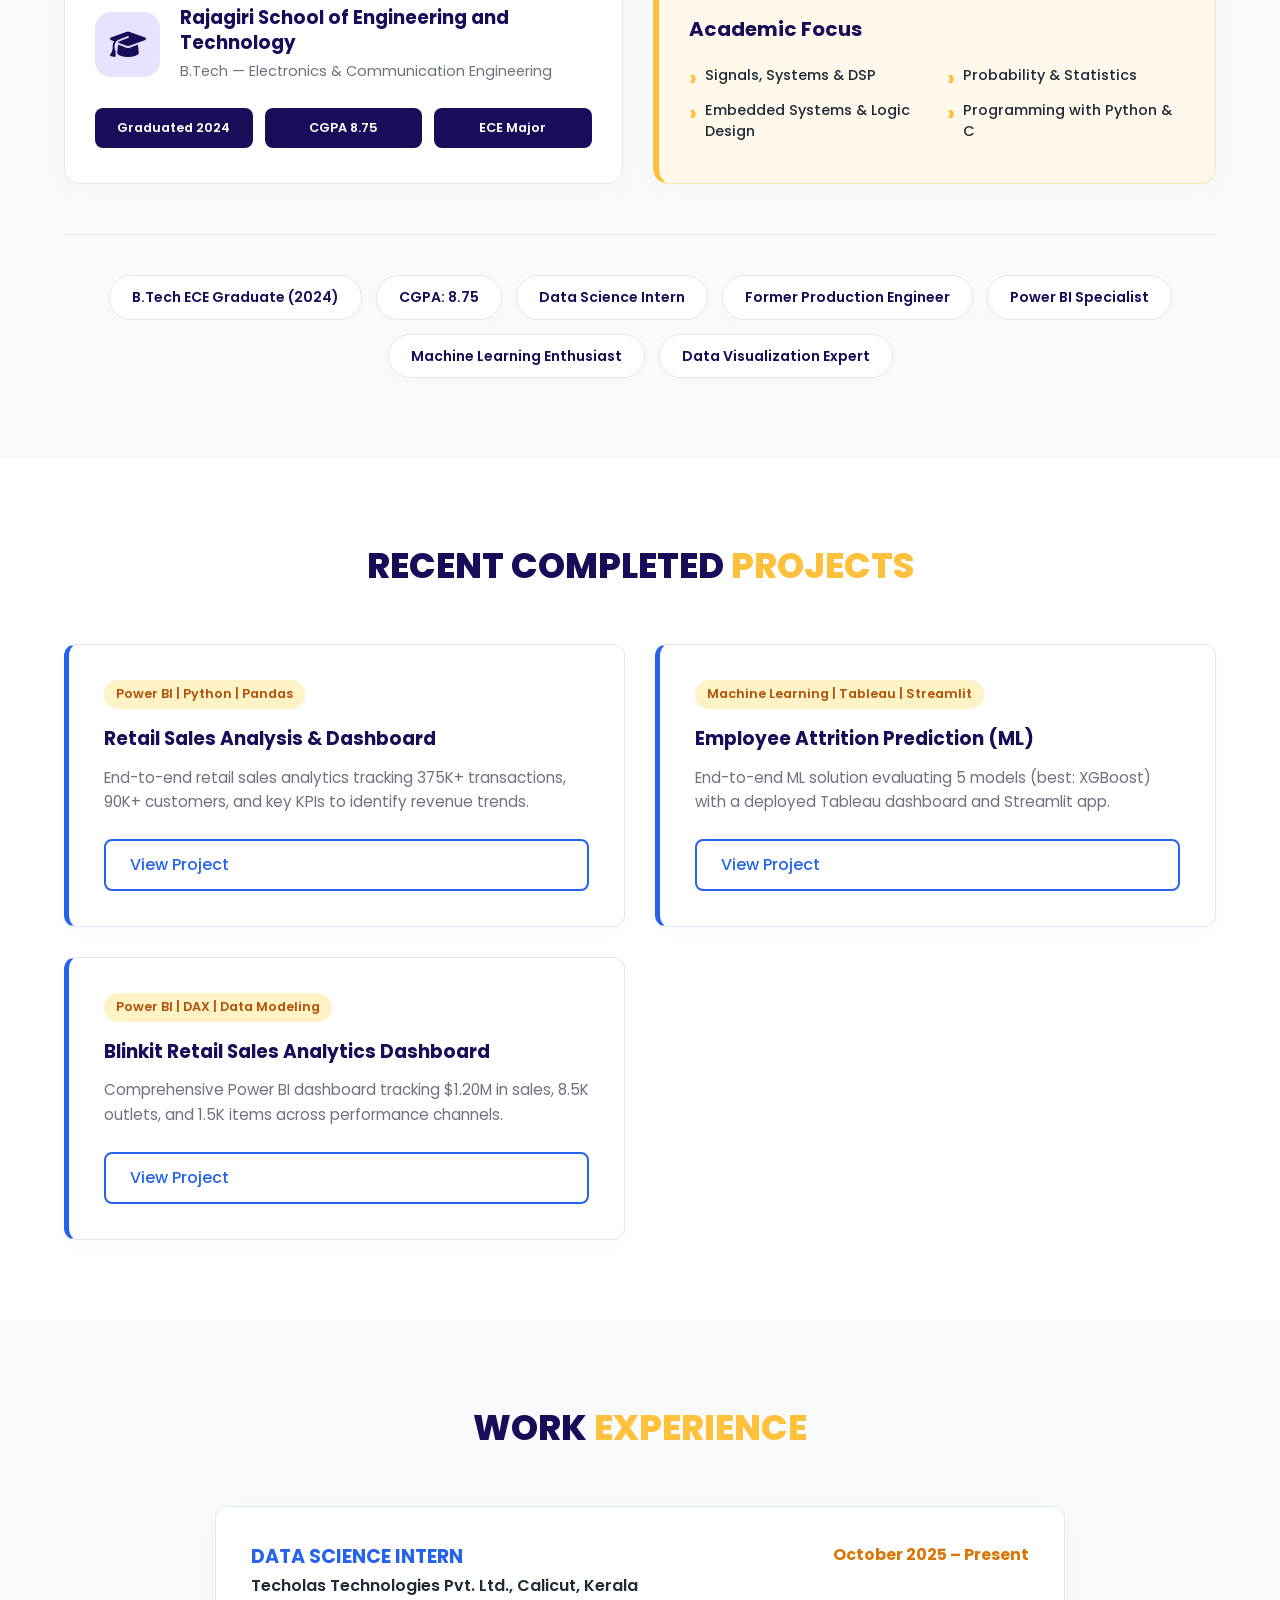
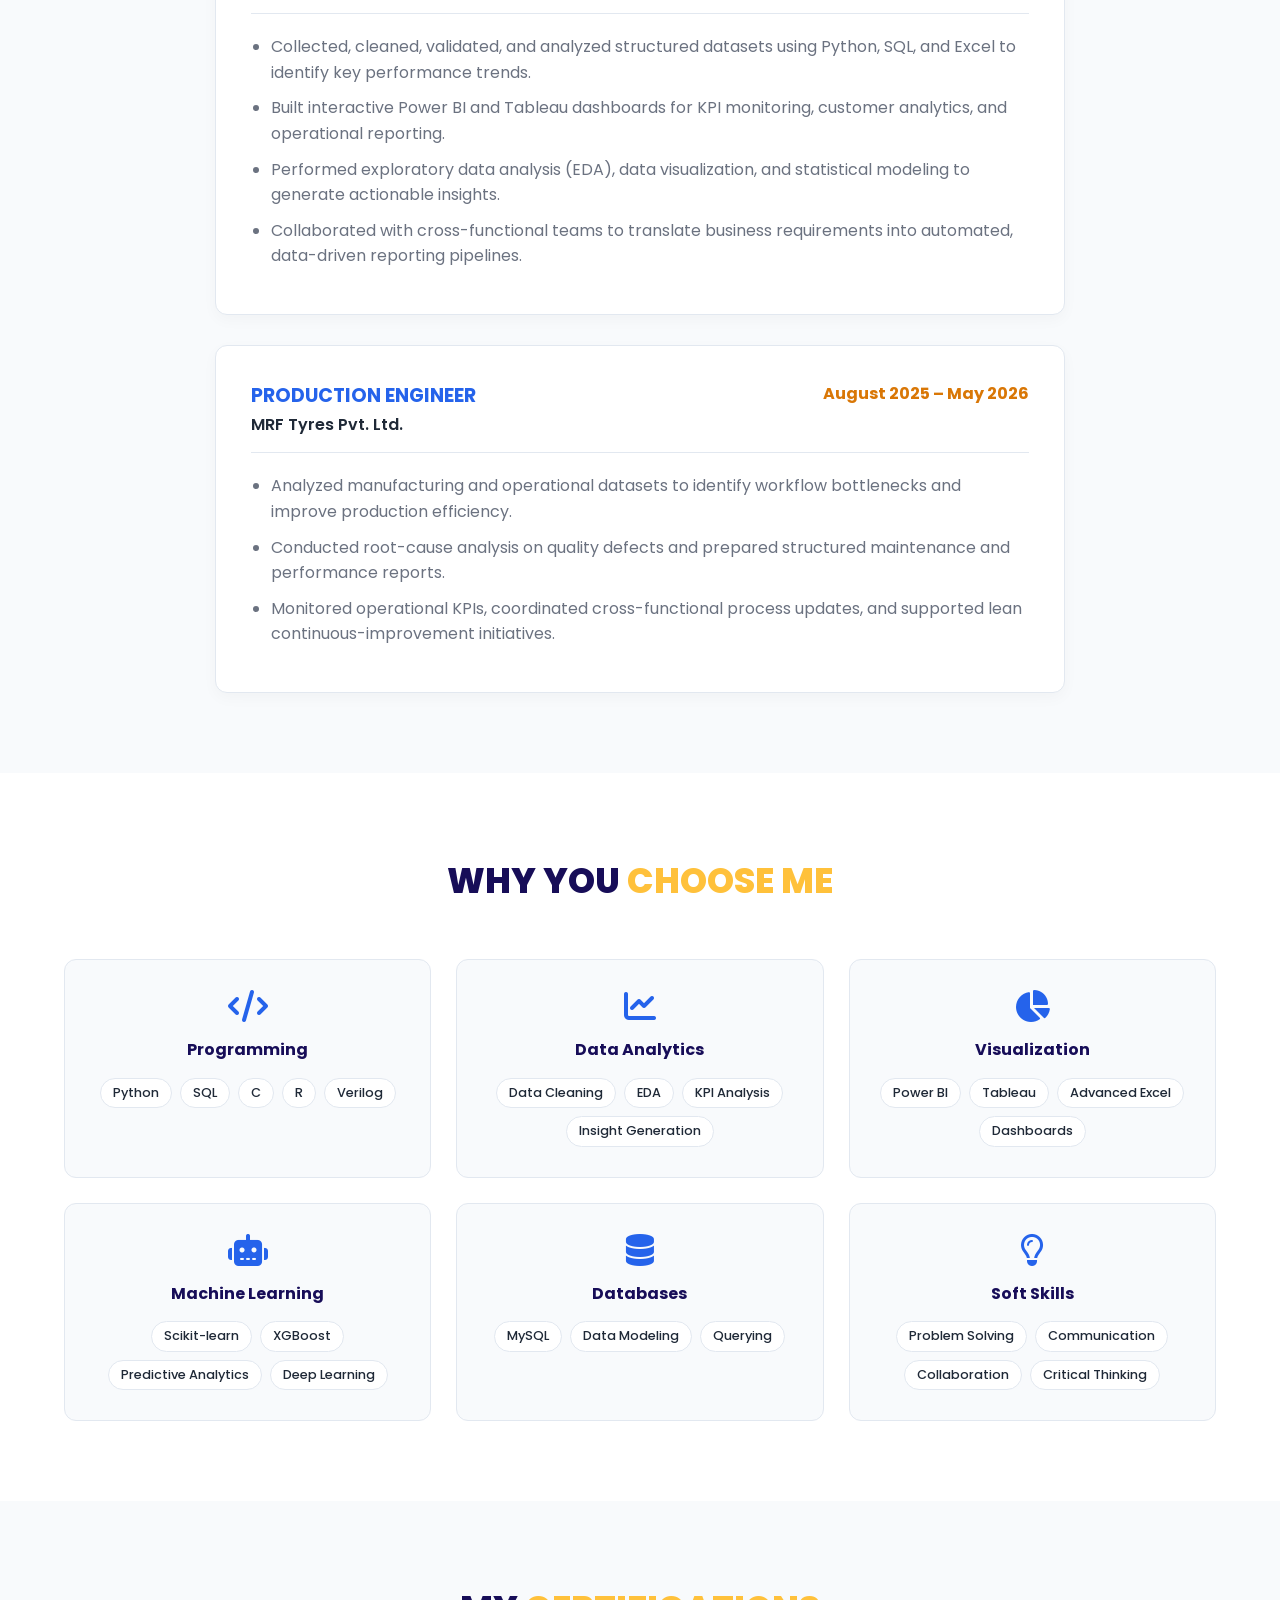
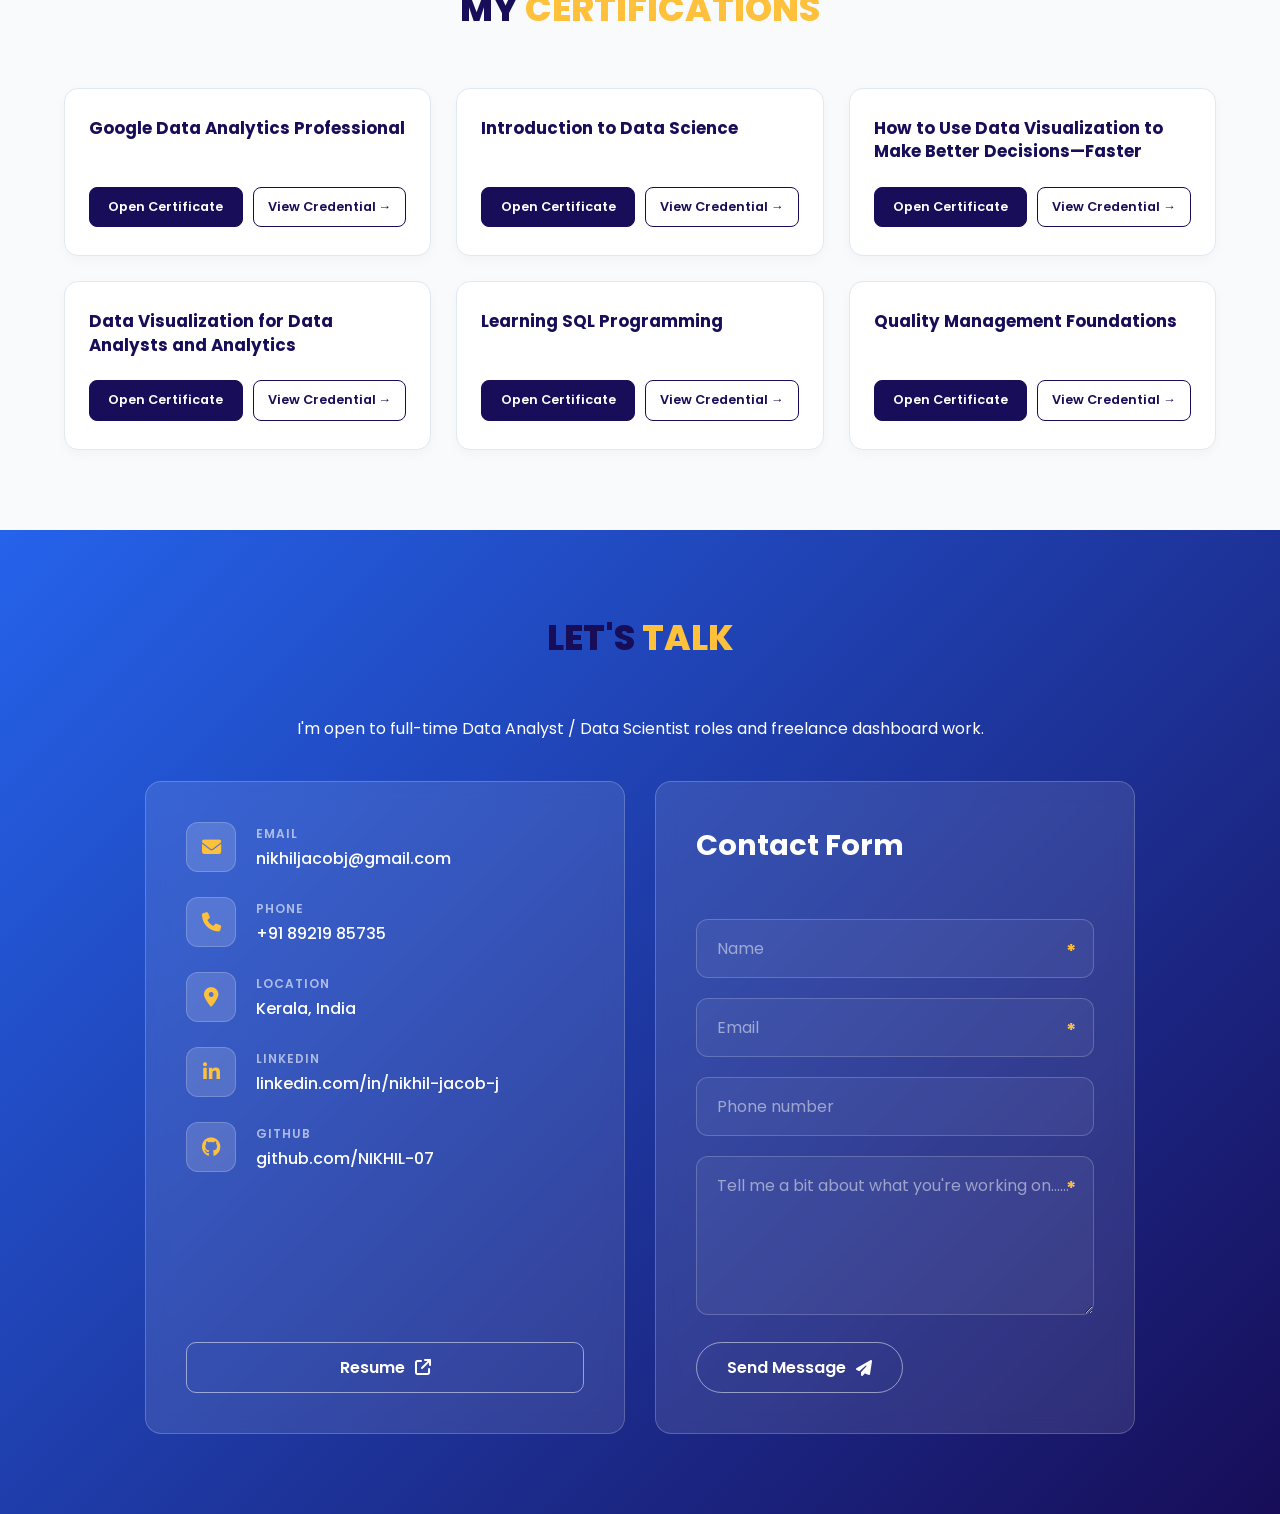
==== commit 47e74434: "Add files via upload" ====
--- a/index.html
+++ b/index.html
@@ -4,1931 +4,130 @@
 <head>
     <meta charset="UTF-8">
     <meta name="viewport" content="width=device-width, initial-scale=1.0">
-    <meta name="color-scheme" content="dark">
-
+    <title>Nikhil Jacob J. | Portfolio</title>
+
+    <!-- Link Preview Metadata -->
     <meta property="og:title" content="Nikhil Jacob J. | Portfolio">
     <meta property="og:description" content="Data Analyst & Data Scientist Portfolio site.">
     <meta property="og:image" content="https://nikhil-07.github.io/Portfolio-Nikhil-Jacob-J-2026/Linkedin_Preview.png">
 
-    <title>Nikhil Jacob J. | Portfolio</title>
-
+    <link rel="stylesheet" href="style.css">
+
+    <!-- Google Fonts -->
+    <link href="https://fonts.googleapis.com/css2?family=Poppins:wght@300;400;500;600;700;800&display=swap"
+        rel="stylesheet">
+    <!-- FontAwesome for Icons -->
     <link rel="stylesheet" href="https://cdnjs.cloudflare.com/ajax/libs/font-awesome/6.4.2/css/all.min.css">
-    <link href="https://fonts.googleapis.com/css2?family=Poppins:wght@400;500;600;700;800&display=swap"
-        rel="stylesheet">
-
-    <style>
-        /* ================= BASE RESET & ANTI-INVERSION SYSTEM ================= */
-        * {
-            margin: 0;
-            padding: 0;
-            box-sizing: border-box;
-            font-family: 'Poppins', sans-serif;
-        }
-
-        :root {
-            color-scheme: dark !important;
-            supported-color-schemes: dark !important;
-        }
-
-        body {
-            background-color: #2e1f8d !important;
-            color: #ffffff !important;
-            overflow-x: hidden;
-            position: relative;
-        }
-
-        html {
-            scroll-behavior: smooth;
-        }
-
-        .container {
-            max-width: 1300px;
-            margin: 0 auto;
-            padding: 0 40px;
-            position: relative;
-            z-index: 10;
-        }
-
-        /* ================= BACKGROUND GRAPHICS & LAYERED IMAGES ================= */
-        .bg-graphics {
-            position: absolute;
-            top: 0;
-            left: 0;
-            width: 100%;
-            height: 100%;
-            overflow: hidden;
-            z-index: 1;
-            pointer-events: none;
-        }
-
-        .bg-graphics::before {
-            content: "";
-            position: absolute;
-            top: 0;
-            left: 0;
-            width: 100%;
-            height: 100vh;
-            background-image: url('Home background.png');
-            background-size: cover;
-            background-position: center;
-            background-repeat: no-repeat;
-            opacity: 0.04;
-            z-index: 0;
-            pointer-events: none;
-        }
-
-        .bg-chart {
-            position: absolute;
-            fill: none;
-            stroke: #ffffff;
-            stroke-width: 2;
-            opacity: 0.1;
-        }
-
-        .chart-1 {
-            width: 180px;
-            top: 15%;
-            left: 5%;
-        }
-
-        .chart-2 {
-            width: 120px;
-            top: 10%;
-            left: 28%;
-            transform: rotate(15deg);
-        }
-
-        .chart-3 {
-            width: 150px;
-            top: 5%;
-            right: 15%;
-        }
-
-        .chart-4 {
-            width: 200px;
-            bottom: 10%;
-            left: 35%;
-            opacity: 0.1;
-        }
-
-        .chart-5 {
-            width: 140px;
-            top: 60%;
-            left: 8%;
-            opacity: 0.1;
-        }
-
-        .chart-6 {
-            width: 110px;
-            top: 45%;
-            right: 8%;
-            transform: rotate(-20deg);
-        }
-
-        .chart-7 {
-            width: 160px;
-            bottom: 20%;
-            right: 28%;
-        }
-
-        /* ================= HEADER & NAVIGATION ================= */
-        .site-header {
-            position: fixed;
-            top: 0;
-            left: 0;
-            width: 100%;
-            z-index: 1000;
-            transition: background-color 0.3s ease, box-shadow 0.3s ease;
-        }
-
-        .site-header.scrolled {
-            background-color: rgba(23, 13, 88, 0.75) !important;
-            backdrop-filter: blur(15px);
-            -webkit-backdrop-filter: blur(15px);
-            border-bottom: 1px solid rgba(255, 255, 255, 0.08);
-            box-shadow: 0 10px 30px rgba(0, 0, 0, 0.15);
-        }
-
-        .navbar {
-            display: flex;
-            justify-content: space-between;
-            align-items: center;
-            padding: 30px 0;
-            transition: padding 0.3s ease;
-        }
-
-        .site-header.scrolled .navbar {
-            padding: 15px 0;
-        }
-
-        .logo {
-            display: flex;
-            align-items: center;
-            gap: 12px;
-        }
-
-        .logo-icon {
-            background-color: #ffc13b;
-            color: #170d58;
-            font-weight: 800;
-            font-size: 1.2rem;
-            padding: 8px 12px;
-            border-radius: 8px;
-        }
-
-        .logo-text {
-            font-size: 1.5rem;
-            font-weight: 700;
-            color: #ffffff !important;
-        }
-
-        .nav-links {
-            display: flex;
-            list-style: none;
-            gap: 30px;
-        }
-
-        .nav-links a {
-            text-decoration: none;
-            color: #ffffff !important;
-            font-weight: 500;
-            opacity: 0.8;
-            transition: 0.3s;
-        }
-
-        .nav-links a:hover,
-        .nav-links a.active {
-            color: #ffc13b !important;
-            opacity: 1;
-        }
-
-        .mobile-menu-trigger {
-            display: none;
-            background: transparent;
-            border: none;
-            color: #ffffff !important;
-            cursor: pointer;
-        }
-
-        /* Buttons */
-        .btn {
-            display: inline-block;
-            padding: 12px 30px;
-            border-radius: 30px;
-            text-decoration: none;
-            font-weight: 600;
-            transition: all 0.3s ease;
-            text-align: center;
-        }
-
-        .btn-contact {
-            background-color: #ffc13b !important;
-            color: #170d58 !important;
-            box-shadow: 0 0 20px rgba(255, 193, 59, 0.4);
-        }
-
-        .btn-primary {
-            background-color: #ffc13b !important;
-            color: #170d58 !important;
-            box-shadow: 0 0 20px rgba(255, 193, 59, 0.4);
-        }
-
-        .btn-contact:hover,
-        .btn-primary:hover {
-            box-shadow: 0 0 30px rgba(255, 193, 59, 0.7);
-            transform: translateY(-2px);
-        }
-
-        .btn-secondary {
-            background-color: transparent !important;
-            color: #ffffff !important;
-            border: 2px solid #ffffff !important;
-        }
-
-        .btn-secondary:hover {
-            background-color: rgba(255, 255, 255, 0.1) !important;
-        }
-
-        .btn-sm {
-            padding: 8px 16px;
-            font-size: 0.8rem;
-            border-radius: 25px;
-        }
-
-        /* Mobile Notice Banner */
-        .mobile-notice-ribbon {
-            display: none;
-            width: 100%;
-            background: #fff8eb !important;
-            color: #170d58 !important;
-            padding: 14px 20px;
-            font-size: 0.9rem;
-            font-weight: 700;
-            text-align: center;
-            border: 1px solid rgba(255, 193, 59, 0.4);
-            border-radius: 12px;
-            margin-bottom: 25px;
-            box-shadow: 0 4px 15px rgba(0, 0, 0, 0.15);
-        }
-
-        /* ================= SECTION HEADERS ================= */
-        .section-header {
-            text-align: center;
-            margin-bottom: 50px;
-            display: flex;
-            flex-direction: column;
-            align-items: center;
-            width: 100%;
-        }
-
-        .section-header h2 {
-            font-size: 2.2rem;
-            color: #170d58 !important;
-            font-weight: 800;
-            margin-bottom: 15px;
-        }
-
-        .section-header p {
-            color: #555555 !important;
-        }
-
-        /* ================= HERO SECTION ================= */
-        .hero {
-            display: flex;
-            align-items: center;
-            justify-content: space-between;
-            min-height: calc(100vh - 120px);
-            padding-top: 120px;
-            padding-bottom: 40px;
-        }
-
-        .hero-left {
-            max-width: 600px;
-        }
-
-        .hero-left h2 {
-            font-size: 2.5rem;
-            font-weight: 700;
-        }
-
-        .hero-left h1 {
-            font-size: 4.5rem;
-            color: #ffc13b;
-            font-weight: 800;
-            line-height: 1.1;
-            margin-bottom: 20px;
-        }
-
-        .hero-left h3 {
-            font-size: 1.8rem;
-            font-weight: 600;
-            margin-bottom: 20px;
-        }
-
-        .hero-left p {
-            font-size: 1.1rem;
-            opacity: 0.9;
-            line-height: 1.6;
-            margin-bottom: 10px;
-        }
-
-        .hero-left .description {
-            margin-bottom: 25px;
-        }
-
-        .hero-buttons {
-            display: flex;
-            gap: 20px;
-            align-items: center;
-        }
-
-        .hero-socials {
-            display: flex;
-            gap: 15px;
-            margin-left: 10px;
-        }
-
-        .hero-social-icon {
-            width: 44px;
-            height: 44px;
-            background: rgba(255, 255, 255, 0.12) !important;
-            border: 1px solid rgba(255, 255, 255, 0.2);
-            color: #ffffff !important;
-            border-radius: 50%;
-            transition: all 0.3s ease;
-            display: flex;
-            justify-content: center;
-            align-items: center;
-        }
-
-        .hero-social-icon:hover {
-            color: #170d58 !important;
-            background: #ffc13b !important;
-            border-color: #ffc13b;
-            transform: translateY(-3px);
-            box-shadow: 0 10px 20px rgba(255, 193, 59, 0.3);
-        }
-
-        /* PC LAYOUT: Retained standard floating badges overlay matrix map layout */
-        .hero-right {
-            position: relative;
-            width: 420px;
-            height: 420px;
-            margin-left: 40px;
-            background-color: #ffc13b !important;
-            background-image: radial-gradient(circle, #ffc13b 50%, transparent 55%);
-            background-size: cover;
-            background-position: center;
-            border-radius: 60% 40% 30% 70% / 60% 30% 70% 40%;
-            animation: morphBlob 12s infinite ease-in-out;
-            flex-shrink: 0;
-        }
-
-        .illustration-placeholder {
-            width: 100%;
-            height: 100%;
-            position: absolute;
-            top: 0;
-            left: 0;
-            z-index: 5;
-        }
-
-        .profile-img {
-            width: 100%;
-            height: 100%;
-            object-fit: contain;
-            object-position: bottom;
-            pointer-events: none;
-            transform: scale(1.95);
-            transform-origin: bottom center;
-            z-index: 0;
-        }
-
-        .glass-badge {
-            position: absolute;
-            background: rgba(0, 0, 0, 0.35);
-            backdrop-filter: blur(12px);
-            -webkit-backdrop-filter: blur(12px);
-            border: 1px solid rgba(255, 255, 255, 0.15);
-            padding: 10px 20px;
-            border-radius: 30px;
-            font-weight: 600;
-            font-size: 0.9rem;
-            box-shadow: 0 8px 32px rgba(0, 0, 0, 0.2);
-            color: #fff;
-            z-index: 20;
-            animation: floatBadge 6s infinite ease-in-out;
-            cursor: pointer;
-            transition: all 0.3s ease;
-        }
-
-        .glass-badge:hover {
-            background: #ffc13b;
-            color: #333333;
-            border-color: #ffc13b;
-            box-shadow: 0 15px 35px rgba(255, 193, 59, 0.4);
-            scale: 1.15;
-            z-index: 30;
-        }
-
-        .badge-1 {
-            top: 50px;
-            right: 20px;
-            animation-delay: 0s;
-        }
-
-        .badge-2 {
-            top: 150px;
-            left: -20px;
-            animation-delay: 1.5s;
-        }
-
-        .badge-3 {
-            bottom: 100px;
-            right: -30px;
-            animation-delay: 3s;
-        }
-
-        /* Hidden row segment used to anchor badges cleanly on phone widths */
-        .hero-right-badges-container {
-            display: none;
-        }
-
-        @keyframes morphBlob {
-
-            0%,
-            100% {
-                border-radius: 60% 40% 30% 70% / 60% 30% 70% 40%;
-                transform: scale(1) rotate(0deg);
-            }
-
-            25% {
-                border-radius: 40% 60% 70% 30% / 30% 70% 40% 60%;
-                transform: scale(1.03) rotate(1deg);
-            }
-
-            50% {
-                border-radius: 30% 70% 40% 60% / 70% 40% 60% 30%;
-                transform: scale(1.05) rotate(-1deg);
-            }
-
-            75% {
-                border-radius: 70% 30% 60% 40% / 40% 60% 30% 70%;
-                transform: scale(1.03) rotate(1deg);
-            }
-        }
-
-        @keyframes floatBadge {
-
-            0%,
-            100% {
-                transform: translateY(0px);
-            }
-
-            50% {
-                transform: translateY(-15px);
-            }
-        }
-
-        /* ================= LIGHT SECTIONS (ABOUT, PROJECTS, CERTS) ================= */
-        .light-section {
-            background-color: #ffffff !important;
-            color: #333333 !important;
-            padding: 150px 0 100px 0;
-            position: relative;
-            z-index: 20;
-            overflow: hidden;
-        }
-
-        .light-section::before {
-            content: "";
-            position: absolute;
-            top: 0;
-            left: 0;
-            width: 100%;
-            height: 100%;
-            background-image: url('About Section Bg.png');
-            background-size: cover;
-            background-position: center;
-            background-repeat: no-repeat;
-            opacity: 0.2;
-            z-index: 0;
-            pointer-events: none;
-        }
-
-        .light-section .container {
-            position: relative;
-            z-index: 1;
-        }
-
-        .about-top-row {
-            display: flex;
-            gap: 60px;
-            align-items: center;
-            margin-bottom: 60px;
-        }
-
-        .about-image-column {
-            flex: 1;
-            display: flex;
-            justify-content: center;
-        }
-
-        .about-image-wrapper {
-            position: relative;
-            width: 320px;
-            height: 320px;
-            display: flex;
-            justify-content: center;
-            align-items: center;
-        }
-
-        .decor-ring {
-            position: absolute;
-            width: 100%;
-            height: 100%;
-            border: 8px solid #ffc13b;
-            border-radius: 50%;
-            z-index: 1;
-        }
-
-        .image-frame {
-            width: 100%;
-            height: 100%;
-            border-radius: 50%;
-            background-color: transparent;
-            overflow: visible;
-            z-index: 2;
-            position: relative;
-            display: flex;
-            justify-content: center;
-            align-items: flex-end;
-        }
-
-        .about-img {
-            width: 100%;
-            object-fit: contain;
-            object-position: bottom;
-            margin-bottom: 30px;
-            transform: scale(1.00);
-            transform-origin: bottom center;
-            z-index: 10;
-        }
-
-        .shape {
-            position: absolute;
-            z-index: 3;
-        }
-
-        .shape-triangle {
-            width: 0;
-            height: 0;
-            border-left: 12px solid transparent;
-            border-right: 12px solid transparent;
-            border-bottom: 20px solid #ffc13b;
-            top: -5%;
-            left: 0%;
-            transform: rotate(-20deg);
-        }
-
-        .shape-circle {
-            width: 20px;
-            height: 20px;
-            border: 4px solid #2e1f8d;
-            border-radius: 50%;
-            bottom: 5%;
-            left: -5%;
-        }
-
-        .shape-dots {
-            width: 50px;
-            height: 50px;
-            background-image: radial-gradient(#2e1f8d 20%, transparent 20%);
-            background-size: 12px 12px;
-            top: 10%;
-            right: -10%;
-        }
-
-        .about-text-column {
-            flex: 1.2;
-        }
-
-        .sub-heading {
-            color: #2e1f8d !important;
-            font-weight: 800;
-            font-size: 1.1rem;
-            letter-spacing: 3px;
-            text-transform: uppercase;
-            display: block;
-            margin-bottom: 25px;
-        }
-
-        .about-text-column h2 {
-            font-size: 2.2rem;
-            color: #170d58 !important;
-            font-weight: 800;
-            line-height: 1.2;
-            margin-bottom: 20px;
-        }
-
-        .about-text-column p {
-            font-size: 1rem;
-            color: #555555 !important;
-            line-height: 1.7;
-            margin-bottom: 15px;
-        }
-
-        .about-text-column strong {
-            color: #170d58 !important;
-            font-weight: 700;
-        }
-
-        .about-middle-row {
-            display: flex;
-            gap: 30px;
-            align-items: stretch;
-            margin-bottom: 50px;
-        }
-
-        .edu-card,
-        .edu-focus-card {
-            flex: 1;
-            border-radius: 15px;
-            padding: 40px;
-            transition: all 0.4s cubic-bezier(0.175, 0.885, 0.32, 1.275);
-            box-shadow: 0 10px 30px rgba(0, 0, 0, 0.05);
-        }
-
-        .edu-card {
-            background: #ffffff !important;
-            border: 1px solid rgba(46, 31, 141, 0.08);
-        }
-
-        .edu-card h3 {
-            color: #170d58 !important;
-        }
-
-        .edu-card p {
-            color: #555555 !important;
-        }
-
-        .edu-focus-card {
-            background: #fff8eb !important;
-            border-left: 6px solid #ffc13b !important;
-            border-top: 1px solid rgba(46, 31, 141, 0.05);
-            border-right: 1px solid rgba(46, 31, 141, 0.05);
-            border-bottom: 1px solid rgba(46, 31, 141, 0.05);
-            display: flex;
-            flex-direction: column;
-            justify-content: center;
-        }
-
-        .edu-card:hover,
-        .edu-focus-card:hover {
-            transform: translateY(-10px) !important;
-            box-shadow: 0 20px 40px rgba(46, 31, 141, 0.12) !important;
-            border-color: rgba(255, 193, 59, 0.6) !important;
-        }
-
-        .edu-header {
-            display: flex;
-            align-items: center;
-            gap: 20px;
-            margin-bottom: 30px;
-        }
-
-        .edu-icon {
-            font-size: 2.2rem;
-            background: #e9e2ff;
-            width: 70px;
-            height: 70px;
-            display: flex;
-            justify-content: center;
-            align-items: center;
-            border-radius: 16px;
-            flex-shrink: 0;
-        }
-
-        .edu-titles {
-            display: flex;
-            flex-direction: column;
-            justify-content: center;
-            line-height: 1.2;
-        }
-
-        .edu-badges {
-            display: flex;
-            justify-content: space-between;
-            gap: 15px;
-            width: 100%;
-        }
-
-        .badge {
-            flex: 1;
-            text-align: center;
-            background: #170d58 !important;
-            color: #ffffff !important;
-            font-size: 0.8rem;
-            padding: 10px 5px;
-            border-radius: 6px;
-            font-weight: 600;
-        }
-
-        .edu-focus-card h4 {
-            color: #170d58 !important;
-            font-size: 1.3rem;
-            margin-bottom: 20px;
-            font-weight: 700;
-        }
-
-        .focus-list {
-            list-style: none;
-            padding: 0;
-            display: grid;
-            grid-template-columns: repeat(2, 1fr);
-            gap: 15px;
-        }
-
-        .focus-list li {
-            position: relative;
-            padding-left: 15px;
-            font-size: 0.9rem;
-            color: #444444 !important;
-            line-height: 1.4;
-        }
-
-        .focus-list li::before {
-            content: '›';
-            position: absolute;
-            left: 0;
-            top: -2px;
-            color: #ffc13b !important;
-            font-size: 1.3rem;
-            font-weight: bold;
-        }
-
-        .about-bottom-skills {
-            width: 100%;
-            border-top: 1px solid #eaeaea;
-            padding-top: 40px;
-        }
-
-        .about-skill-tags {
-            display: flex;
-            flex-wrap: wrap;
-            justify-content: center;
-            gap: 15px;
-        }
-
-        .about-skill-tags span {
-            background-color: #f9fbfd !important;
-            color: #2e1f8d !important;
-            padding: 10px 20px;
-            border-radius: 30px;
-            font-size: 0.9rem;
-            font-weight: 600;
-            border: 1px solid rgba(46, 31, 141, 0.1);
-            transition: all 0.3s ease;
-            cursor: default;
-        }
-
-        .about-skill-tags span:hover {
-            background-color: #ffc13b !important;
-            color: #170d58 !important;
-            border-color: #ffc13b;
-            transform: translateY(-3px);
-            box-shadow: 0 5px 15px rgba(255, 193, 59, 0.3);
-        }
-
-        /* ================= PROJECTS SECTION ================= */
-        .projects-section {
-            padding: 150px 0 100px 0;
-            background-color: #f9fbfd !important;
-            position: relative;
-            overflow: hidden;
-        }
-
-        .projects-section::before {
-            content: "";
-            position: absolute;
-            top: 0;
-            left: 0;
-            width: 100%;
-            height: 100%;
-            background-image: url('Projects bg.png');
-            background-size: cover;
-            background-position: center;
-            background-repeat: no-repeat;
-            opacity: 0.04;
-            z-index: 0;
-            pointer-events: none;
-        }
-
-        .projects-grid {
-            display: grid;
-            grid-template-columns: repeat(auto-fit, minmax(360px, 1fr));
-            grid-auto-rows: 1fr;
-            gap: 30px;
-            margin-top: 40px;
-        }
-
-        .project-card {
-            background: #ffffff !important;
-            border: 1px solid rgba(46, 31, 141, 0.08);
-            border-radius: 15px;
-            overflow: hidden;
-            display: flex;
-            flex-direction: column;
-            transition: all 0.4s cubic-bezier(0.175, 0.885, 0.32, 1.275);
-            box-shadow: 0 10px 30px rgba(0, 0, 0, 0.05);
-            height: 100%;
-        }
-
-        .project-card:hover {
-            transform: translateY(-10px);
-            box-shadow: 0 20px 40px rgba(46, 31, 141, 0.12);
-            border-color: #ffc13b;
-        }
-
-        .project-img {
-            width: 100%;
-            height: 160px;
-            background: #e9e2ff;
-            display: flex;
-            justify-content: center;
-            align-items: center;
-            border-bottom: 1px solid rgba(46, 31, 141, 0.05);
-            overflow: hidden;
-            position: relative;
-            cursor: zoom-in;
-        }
-
-        /* ================= FIX: PREVENT DASHBOARD THUMBNAIL CROPPING ================= */
-        .project-img img {
-            width: 100%;
-            height: 100%;
-            object-fit: contain;
-            /* Changed from cover to contain so the entire image fits beautifully */
-            position: relative;
-            z-index: 1;
-        }
-
-        .project-content {
-            padding: 30px;
-            display: flex;
-            flex-direction: column;
-            flex: 1;
-            color: #555555 !important;
-        }
-
-        .project-category {
-            font-size: 0.75rem;
-            font-weight: 700;
-            color: #220338 !important;
-            text-transform: uppercase;
-            letter-spacing: 1px;
-            margin-bottom: 12px;
-            display: inline-block;
-            background: #f2eee6 !important;
-            padding: 4px 12px;
-            border-radius: 20px;
-            align-self: flex-start;
-        }
-
-        .project-text-area {
-            display: flex;
-            flex-direction: column;
-            flex: 1;
-            justify-content: flex-start;
-        }
-
-        .project-content h3 {
-            color: #170d58 !important;
-            font-size: 1.3rem;
-            margin-bottom: 12px;
-            line-height: 1.3;
-            font-weight: 700;
-        }
-
-        .project-content p {
-            color: #555555 !important;
-            font-size: 0.92rem;
-            line-height: 1.6;
-            margin-bottom: 25px;
-        }
-
-        .project-metrics {
-            display: flex;
-            justify-content: space-between;
-            gap: 12px;
-            margin-bottom: 25px;
-            width: 100%;
-            margin-top: auto;
-        }
-
-        .metric-box {
-            background: #ffc13b !important;
-            border: 1px solid rgba(23, 13, 88, 0.1);
-            border-radius: 8px;
-            padding: 12px 4px;
-            text-align: center;
-            flex: 1;
-            display: flex;
-            flex-direction: column;
-            justify-content: center;
-            align-items: center;
-            height: 75px;
-        }
-
-        .metric-box h4 {
-            color: #170d58 !important;
-            font-size: 1.05rem;
-            font-weight: 800;
-            margin-bottom: 2px;
-            line-height: 1.2;
-        }
-
-        .metric-box p {
-            color: rgba(23, 13, 88, 0.7) !important;
-            font-size: 0.62rem;
-            text-transform: uppercase;
-            letter-spacing: 0.5px;
-            margin: 0;
-            font-weight: 700;
-        }
-
-        .project-tags {
-            display: flex;
-            flex-wrap: wrap;
-            justify-content: space-between;
-            gap: 10px 8px;
-            margin-bottom: 30px;
-            min-height: 76px;
-            align-content: flex-start;
-        }
-
-        .project-tags span {
-            flex-grow: 1;
-            text-align: center;
-            background: #ffffff !important;
-            color: #2e1f8d !important;
-            border: 1px solid #e0dcfc;
-            padding: 5px 12px;
-            border-radius: 20px;
-            font-size: 0.75rem;
-            font-weight: 600;
-            max-width: 48%;
-        }
-
-        .project-links {
-            display: flex;
-            gap: 10px;
-            border-top: 1px solid #eaeaea;
-            padding-top: 20px;
-            margin-top: auto;
-        }
-
-        .project-links .btn-outline-dark {
-            width: 100%;
-            text-align: center;
-            font-weight: 600;
-            background: transparent;
-            border: 1px solid #170d58;
-            color: #170d58 !important;
-            transition: all 0.3s ease;
-        }
-
-        .project-links .btn-outline-dark:hover {
-            background: #170d58 !important;
-            color: #ffffff !important;
-        }
-
-        .project-row-hint {
-            text-align: center;
-            font-size: 0.85rem;
-            color: #2e1f8d !important;
-            font-weight: 600;
-            background: #fff8eb !important;
-            display: inline-block;
-            padding: 8px 20px;
-            border-radius: 20px;
-            margin: 20px auto 10px auto;
-            border: 1px solid rgba(255, 193, 59, 0.3);
-        }
-
-        /* ================= EXPERIENCE SECTION ================= */
-        .experience-section {
-            padding: 100px 0;
-            background-color: #fcfcfc !important;
-            position: relative;
-            overflow: hidden;
-        }
-
-        .experience-section::before {
-            content: "";
-            position: absolute;
-            top: 0;
-            left: 0;
-            width: 100%;
-            height: 100%;
-            background-image: url('Experience section bg.png');
-            background-size: cover;
-            background-position: center;
-            background-repeat: no-repeat;
-            opacity: 0.2;
-            z-index: 0;
-            pointer-events: none;
-        }
-
-        .exp-card {
-            background: #ffffff !important;
-            border: 1px solid rgba(46, 31, 141, 0.08);
-            border-radius: 15px;
-            padding: 40px;
-            margin-bottom: 30px;
-            max-width: 900px;
-            margin-left: auto;
-            margin-right: auto;
-            transition: all 0.4s ease;
-            box-shadow: 0 10px 30px rgba(0, 0, 0, 0.05);
-        }
-
-        .exp-card h3 {
-            color: #170d58 !important;
-        }
-
-        .exp-card h4 {
-            color: #555555 !important;
-        }
-
-        .exp-card p,
-        .exp-card li {
-            color: #555555 !important;
-        }
-
-        .exp-card:hover {
-            transform: translateY(-8px);
-            box-shadow: 0 20px 40px rgba(46, 31, 141, 0.12);
-            border-color: #ffc13b;
-        }
-
-        .exp-header {
-            display: flex;
-            justify-content: space-between;
-            align-items: flex-start;
-            margin-bottom: 20px;
-        }
-
-        .exp-date {
-            color: #ffc13b !important;
-            font-weight: 700;
-            font-size: 0.9rem;
-        }
-
-        .exp-list {
-            list-style: none;
-            margin: 20px 0;
-        }
-
-        .exp-list li {
-            margin-bottom: 10px;
-            padding-left: 20px;
-            position: relative;
-        }
-
-        .exp-list li::before {
-            content: '›';
-            color: #ffc13b !important;
-            position: absolute;
-            left: 0;
-            font-weight: bold;
-            font-size: 1.2rem;
-            top: -2px;
-        }
-
-        .exp-tags {
-            display: flex;
-            flex-wrap: wrap;
-            gap: 10px;
-        }
-
-        .exp-tag {
-            background: #f3f0ff !important;
-            color: #2e1f8d !important;
-            padding: 6px 15px;
-            border-radius: 20px;
-            font-size: 0.85rem;
-            font-weight: 600;
-        }
-
-        /* ================= SKILLS SECTION ================= */
-        .skills-section {
-            padding: 100px 0;
-            background-color: #ffffff !important;
-            position: relative;
-            overflow: hidden;
-        }
-
-        .skills-section::before {
-            content: "";
-            position: absolute;
-            top: 0;
-            left: 0;
-            width: 100%;
-            height: 100%;
-            background-image: url('Skills background.png');
-            background-size: cover;
-            background-position: center;
-            background-repeat: no-repeat;
-            opacity: 0.025;
-            z-index: 0;
-            pointer-events: none;
-        }
-
-        .skills-grid {
-            display: grid;
-            grid-template-columns: repeat(3, 1fr);
-            gap: 25px;
-            margin-top: 40px;
-        }
-
-        .skill-category {
-            background: #ffffff !important;
-            padding: 30px;
-            border-radius: 15px;
-            border: 1px solid rgba(46, 31, 141, 0.08);
-            display: flex;
-            flex-direction: column;
-            align-items: center;
-            text-align: center;
-            transition: all 0.4s ease;
-            box-shadow: 0 10px 30px rgba(0, 0, 0, 0.05);
-        }
-
-        .skill-category:hover {
-            transform: translateY(-8px);
-            box-shadow: 0 20px 40px rgba(46, 31, 141, 0.12);
-            border-color: #ffc13b;
-        }
-
-        .skill-category h3 {
-            color: #170d58 !important;
-            margin-bottom: 10px;
-            font-size: 1.25rem;
-        }
-
-        .skill-icon {
-            width: 50px;
-            height: 50px;
-            margin-bottom: 15px;
-            display: flex;
-            justify-content: center;
-            align-items: center;
-        }
-
-        .tag-cloud {
-            display: flex;
-            flex-wrap: wrap;
-            justify-content: center;
-            gap: 10px;
-            margin-top: 10px;
-        }
-
-        .tag-cloud span {
-            background: #f3f0ff !important;
-            color: #2e1f8d !important;
-            padding: 8px 16px;
-            border-radius: 20px;
-            font-size: 0.85rem;
-            font-weight: 600;
-        }
-
-        /* ================= CERTIFICATIONS SECTION ================= */
-        .certifications-section {
-            background: #ffffff !important;
-            border-top: 1px solid #eaeaea;
-            padding: 120px 0 80px 0;
-            position: relative;
-            z-index: 20;
-        }
-
-        .certs-grid {
-            display: grid;
-            grid-template-columns: repeat(auto-fit, minmax(340px, 1fr));
-            gap: 30px;
-            margin-top: 40px;
-        }
-
-        .cert-card-box {
-            background: #ffffff !important;
-            border: 1px solid rgba(46, 31, 141, 0.08);
-            border-radius: 15px;
-            padding: 30px;
-            display: flex;
-            flex-direction: column;
-            justify-content: space-between;
-            box-shadow: 0 10px 30px rgba(0, 0, 0, 0.03);
-            transition: all 0.3s ease;
-        }
-
-        .cert-card-box:hover {
-            transform: translateY(-5px);
-            box-shadow: 0 20px 40px rgba(46, 31, 141, 0.08);
-            border-color: #ffc13b;
-        }
-
-        .cert-title-area h3 {
-            color: #170d58 !important;
-            font-size: 1.15rem;
-            font-weight: 700;
-            line-height: 1.4;
-            margin-bottom: 25px;
-            min-height: 50px;
-        }
-
-        .cert-action-row {
-            display: flex;
-            gap: 12px;
-            width: 100%;
-        }
-
-        .cert-action-row .btn-cert {
-            flex: 1;
-            padding: 10px 15px;
-            font-size: 0.82rem;
-            border-radius: 20px;
-            text-decoration: none;
-            font-weight: 600;
-            text-align: center;
-            transition: all 0.2s ease;
-        }
-
-        .btn-cert-primary {
-            background-color: #170d58 !important;
-            color: #ffffff !important;
-            border: 1px solid #170d58;
-        }
-
-        .btn-cert-primary:hover {
-            background-color: #ffc13b !important;
-            color: #170d58 !important;
-            border-color: #ffc13b;
-        }
-
-        .btn-cert-secondary {
-            background-color: transparent !important;
-            color: #170d58 !important;
-            border: 1px solid #170d58;
-        }
-
-        .btn-cert-secondary:hover {
-            background-color: rgba(23, 13, 88, 0.05) !important;
-        }
-
-        /* ================= CONTACT SECTION ================= */
-        .contact-section {
-            padding: 120px 0;
-            background-color: #2e1f8d !important;
-            color: #ffffff !important;
-            position: relative;
-            z-index: 20;
-            border-top: 1px solid rgba(255, 255, 255, 0.05);
-        }
-
-        .contact-grid {
-            display: grid;
-            grid-template-columns: 1fr 1fr;
-            gap: 40px;
-            margin-top: 40px;
-            align-items: stretch;
-        }
-
-        .contact-card-gradient,
-        .contact-form-gradient {
-            background: #170d58 !important;
-            border-radius: 24px;
-            padding: 45px;
-            box-shadow: 0 15px 40px rgba(0, 0, 0, 0.2);
-            border: 2px solid rgba(0, 242, 254, 0.35);
-            display: flex;
-            flex-direction: column;
-            justify-content: space-between;
-            height: 100%;
-        }
-
-        .contact-info-list {
-            display: flex;
-            flex-direction: column;
-            gap: 25px;
-            margin-bottom: 40px;
-        }
-
-        .contact-info-item {
-            display: flex;
-            align-items: center;
-            gap: 20px;
-        }
-
-        .contact-icon-frame {
-            width: 50px;
-            height: 50px;
-            background: rgba(0, 242, 254, 0.1) !important;
-            border: 1px solid rgba(0, 242, 254, 0.2);
-            border-radius: 12px;
-            display: flex;
-            justify-content: center;
-            align-items: center;
-            color: #00f2fe !important;
-            flex-shrink: 0;
-        }
-
-        .contact-info-text span {
-            font-size: 0.75rem;
-            opacity: 0.6;
-            text-transform: uppercase;
-            letter-spacing: 1px;
-            display: block;
-            font-weight: 700;
-            margin-bottom: 2px;
-            color: #ffffff !important;
-        }
-
-        .contact-info-text p,
-        .contact-info-text a {
-            font-size: 1rem;
-            color: #ffffff !important;
-            text-decoration: none;
-            font-weight: 600;
-            transition: color 0.2s;
-        }
-
-        .contact-info-text a:hover {
-            color: #ffc13b !important;
-        }
-
-        .form-title {
-            font-size: 2.2rem;
-            font-weight: 800;
-            text-align: center;
-            color: #ffffff !important;
-            margin-bottom: 35px;
-        }
-
-        .input-group-row {
-            position: relative;
-            margin-bottom: 20px;
-        }
-
-        .input-control {
-            width: 100%;
-            padding: 16px 20px;
-            background: rgba(255, 255, 255, 0.03) !important;
-            border: 1px solid rgba(255, 255, 255, 0.15);
-            border-radius: 12px;
-            color: #ffffff !important;
-            font-size: 0.95rem;
-            font-weight: 500;
-            outline: none;
-            transition: all 0.3s ease;
-        }
-
-        .input-control::placeholder {
-            color: rgba(255, 255, 255, 0.35) !important;
-        }
-
-        .input-control:focus {
-            border-color: #ffc13b;
-            background: rgba(255, 255, 255, 0.06) !important;
-            box-shadow: 0 0 15px rgba(255, 193, 59, 0.2);
-        }
-
-        .asterisk-mark {
-            position: absolute;
-            top: 12px;
-            right: -8px;
-            color: #ffc13b !important;
-            font-size: 1.1rem;
-            font-weight: bold;
-        }
-
-        .form-status-alert {
-            font-size: 1rem;
-            font-weight: 600;
-            color: #ffc13b !important;
-            margin-top: 20px;
-            text-align: center;
-            display: none;
-            background: rgba(255, 193, 59, 0.1) !important;
-            padding: 12px;
-            border-radius: 8px;
-            border: 1px solid rgba(255, 193, 59, 0.3);
-        }
-
-        /* ================= LIGHTBOX OVERLAY WINDOWS ================= */
-        .modal-overlay {
-            position: fixed;
-            top: 0;
-            left: 0;
-            right: 0;
-            bottom: 0;
-            width: 100vw;
-            height: 100vh;
-            background: rgba(23, 13, 88, 0.95);
-            backdrop-filter: blur(12px);
-            -webkit-backdrop-filter: blur(12px);
-            z-index: 2000;
-            opacity: 0;
-            pointer-events: none;
-            transition: opacity 0.4s ease;
-            display: flex !important;
-            justify-content: center !important;
-            align-items: center !important;
-        }
-
-        .modal-overlay:target {
-            opacity: 1;
-            pointer-events: auto;
-        }
-
-        .modal-wrapper {
-            position: relative;
-            width: 90%;
-            max-width: 1200px;
-            max-height: 85vh;
-            background: #ffffff !important;
-            padding: 30px;
-            border-radius: 16px;
-            box-shadow: 0 30px 70px rgba(0, 0, 0, 0.5);
-            transform: scale(0.9);
-            transition: transform 0.4s cubic-bezier(0.175, 0.885, 0.32, 1.25);
-            overflow-y: auto;
-        }
-
-        .modal-overlay:target .modal-wrapper {
-            transform: scale(1);
-        }
-
-        .modal-close {
-            position: absolute;
-            top: 20px;
-            right: 20px;
-            width: 44px;
-            height: 44px;
-            background: #ffc13b !important;
-            color: #170d58 !important;
-            border-radius: 50%;
-            display: flex;
-            justify-content: center;
-            align-items: center;
-            text-decoration: none;
-            font-weight: 800;
-            font-size: 1.4rem;
-            box-shadow: 0 10px 25px rgba(0, 0, 0, 0.15);
-            transition: 0.2s;
-            z-index: 3000;
-        }
-
-        .modal-close:hover {
-            transform: scale(1.1);
-            background: #170d58 !important;
-            color: #ffffff !important;
-        }
-
-        .modal-gallery-title {
-            color: #170d58 !important;
-            font-size: 1.6rem;
-            font-weight: 800;
-            margin-bottom: 5px;
-            text-align: left;
-        }
-
-        .modal-gallery-subtitle {
-            color: #666666 !important;
-            font-size: 0.95rem;
-            margin-bottom: 25px;
-            text-align: left;
-            border-bottom: 1px solid #eee;
-            padding-bottom: 15px;
-        }
-
-        .modal-dark-btn {
-            display: flex;
-            justify-content: center;
-            align-items: center;
-            gap: 8px;
-            font-weight: 600;
-            background: #170d58 !important;
-            color: #ffffff !important;
-            border: 1px solid #170d58 !important;
-            box-shadow: 0 4px 12px rgba(23, 13, 88, 0.15);
-            text-decoration: none;
-        }
-
-        .modal-dark-btn:hover {
-            background: #ffc13b !important;
-            color: #170d58 !important;
-            border-color: #ffc13b !important;
-            transform: translateY(-2px);
-            box-shadow: 0 6px 18px rgba(255, 193, 59, 0.3);
-        }
-
-        .gallery-main-image {
-            width: 100%;
-            min-height: 250px;
-            margin-bottom: 25px;
-            border-radius: 8px;
-            box-shadow: 0 8px 24px rgba(0, 0, 0, 0.08);
-            border: 1px solid #eee;
-            object-fit: contain;
-        }
-
-        .gallery-sub-grid {
-            display: grid;
-            grid-template-columns: repeat(2, 1fr);
-            gap: 20px;
-        }
-
-        .gallery-sub-grid img {
-            width: 100%;
-            min-height: 180px;
-            height: auto;
-            object-fit: contain;
-            border-radius: 8px;
-            box-shadow: 0 6px 16px rgba(0, 0, 0, 0.06);
-            border: 1px solid #eee;
-        }
-
-        .single-modal-img {
-            max-width: 100%;
-            max-height: 70vh;
-            object-fit: contain;
-            border-radius: 6px;
-            display: block;
-            margin: 0 auto;
-            min-height: 300px;
-        }
-
-        /* ==========================================================================
-           CORE MOBILE STABILIZATION LAYER (MAX-WIDTH: 992PX)
-           ========================================================================== */
-        @media (max-width: 992px) {
-            .container {
-                padding: 0 24px;
-            }
-
-            .navbar {
-                padding: 20px 0;
-            }
-
-            /* 1. Remove background chart loops completely to stop flickering/blue screen on phone */
-            .bg-graphics {
-                display: none !important;
-            }
-
-            .bg-chart {
-                display: none !important;
-            }
-
-            body {
-                background: #2e1f8d !important;
-            }
-
-            .mobile-menu-trigger {
-                display: block;
-            }
-
-            .nav-links {
-                position: fixed;
-                top: 0;
-                right: -100%;
-                width: 280px;
-                height: 100vh;
-                background-color: #170d58 !important;
-                padding: 100px 30px;
-                flex-direction: column;
-                align-items: flex-start;
-                justify-content: flex-start;
-                gap: 25px;
-                box-shadow: -10px 0 40px rgba(0, 0, 0, 0.5);
-                transition: right 0.4s cubic-bezier(0.1, 0.9, 0.2, 1);
-                z-index: 1005;
-                margin: 0;
-                padding-left: 30px;
-            }
-
-            .nav-links.active {
-                right: 0;
-            }
-
-            .nav-links a {
-                font-size: 1.15rem;
-                width: 100%;
-                display: block;
-                color: #ffffff !important;
-            }
-
-            .navbar>.btn-contact {
-                display: none;
-            }
-
-            .nav-links .mobile-only-item {
-                display: block !important;
-                width: 100%;
-            }
-
-            .mobile-notice-ribbon {
-                display: block;
-            }
-
-            /* 2. Format columns cleanly into a static layout grid */
-            .hero {
-                flex-direction: column-reverse !important;
-                text-align: center !important;
-                justify-content: center !important;
-                gap: 30px !important;
-                padding-top: 130px !important;
-                padding-bottom: 40px !important;
-                height: auto !important;
-                min-height: auto !important;
-            }
-
-            .hero-left {
-                max-width: 100%;
-                display: flex;
-                flex-direction: column;
-                align-items: center;
-            }
-
-            .hero-left h1 {
-                font-size: 3.2rem;
-            }
-
-            .hero-buttons {
-                flex-direction: column;
-                width: 100%;
-                max-width: 320px;
-                gap: 15px;
-            }
-
-            .hero-buttons .btn {
-                width: 100%;
-            }
-
-            .hero-socials {
-                margin-left: 0;
-                margin-top: 10px;
-            }
-
-            /* 3. Turn off blob animations to improve load time and touch stability */
-            .hero-right {
-                margin: 0 auto !important;
-                width: 300px !important;
-                height: 300px !important;
-                animation: none !important;
-                border-radius: 50% !important;
-                display: flex !important;
-                flex-direction: column !important;
-                align-items: center !important;
-                justify-content: center !important;
-            }
-
-            .profile-img {
-                transform: scale(1.65) !important;
-                position: relative !important;
-                z-index: 10 !important;
-            }
-
-            /* Hide the absolute tags inside the profile widget wrapper */
-            .hero-right .glass-badge {
-                display: none !important;
-            }
-
-            /* 4. Display the badges stacked cleanly underneath the profile image widget layout */
-            .hero-right-badges-container {
-                position: relative !important;
-                display: flex !important;
-                flex-wrap: wrap !important;
-                justify-content: center !important;
-                gap: 12px !important;
-                margin-top: 25px !important;
-                width: 100% !important;
-                height: auto !important;
-                top: auto !important;
-                left: auto !important;
-                right: auto !important;
-                bottom: auto !important;
-            }
-
-            .glass-badge {
-                position: relative !important;
-                display: inline-flex !important;
-                align-items: center !important;
-                top: auto !important;
-                left: auto !important;
-                right: auto !important;
-                bottom: auto !important;
-                margin: 0 !important;
-                transform: none !important;
-                animation: none !important;
-                font-size: 0.85rem !important;
-                padding: 10px 20px !important;
-                background: rgba(23, 13, 88, 0.9) !important;
-                border: 1px solid rgba(255, 193, 59, 0.4) !important;
-                box-shadow: 0 4px 15px rgba(0, 0, 0, 0.2) !important;
-                z-index: 50 !important;
-            }
-
-            .about-top-row {
-                flex-direction: column;
-                gap: 40px;
-                text-align: center;
-            }
-
-            .about-middle-row {
-                flex-direction: column;
-                gap: 20px;
-            }
-
-            .skills-grid {
-                grid-template-columns: repeat(auto-fit, minmax(280px, 1fr));
-            }
-
-            .contact-grid {
-                grid-template-columns: 1fr;
-                gap: 30px;
-            }
-
-            .btn-send {
-                width: 100%;
-                justify-content: center;
-            }
-
-            .modal-wrapper {
-                padding: 25px 15px;
-                width: 95%;
-            }
-
-            .single-modal-img,
-            .gallery-main-image {
-                max-height: 45vh !important;
-            }
-
-            .gallery-sub-grid {
-                grid-template-columns: 1fr;
-            }
-        }
-
-        @media (max-width: 480px) {
-            .hero-left h1 {
-                font-size: 2.5rem;
-            }
-
-            .hero-right {
-                width: 250px !important;
-                height: 250px !important;
-            }
-        }
-    </style>
 </head>
 
 <body>
 
-    <header class="site-header">
+    <!-- NAVIGATION -->
+    <header id="main-header">
+        <div class="container header-content">
+            <div class="logo">Nikhil.</div>
+            <nav id="nav-menu">
+                <ul>
+                    <li><a href="#home" class="nav-link active">Home</a></li>
+                    <li><a href="#about" class="nav-link">About</a></li>
+                    <li><a href="#projects" class="nav-link">Projects</a></li>
+                    <li><a href="#experience" class="nav-link">Experience</a></li>
+                    <li><a href="#skills" class="nav-link">Skills</a></li>
+                    <li><a href="#certifications" class="nav-link">Certifications</a></li>
+                </ul>
+            </nav>
+            <a href="#contact" class="btn-primary desktop-btn">Contact Me</a>
+
+            <!-- Mobile Hamburger -->
+            <div class="hamburger" id="hamburger">
+                <span class="hamburger-line"></span>
+                <span class="hamburger-line"></span>
+                <span class="hamburger-line"></span>
+            </div>
+        </div>
+    </header>
+
+    <!-- HERO SECTION -->
+    <section id="home" class="hero">
+        <div class="container hero-container">
+            <div class="hero-text">
+                <p class="greeting">HELLO ! THIS IS</p>
+                <h1>NIKHIL JACOB J.</h1>
+                <p class="summary">
+                    Data Analyst / Data Scientist with a B.Tech in Electronics and Communication Engineering. Proficient
+                    in SQL, Python, Excel, Power BI, and Tableau to clean, analyze, and visualize data for actionable
+                    business insights.
+                </p>
+
+                <div class="hero-actions">
+                    <a href="#contact" class="btn-primary">Hire Me</a>
+
+                    <a href="NIKHIL JACOB J DATA ANALYST.pdf" target="_blank" class="btn-outline">
+                        View Resume <i class="fas fa-arrow-right"></i>
+                    </a>
+
+                    <a href="https://linkedin.com/in/nikhil-jacob-j/" target="_blank" rel="noopener noreferrer"
+                        aria-label="LinkedIn" class="social-icon">
+                        <i class="fab fa-linkedin-in"></i>
+                    </a>
+                    <a href="https://github.com/NIKHIL-07" target="_blank" rel="noopener noreferrer" aria-label="GitHub"
+                        class="social-icon">
+                        <i class="fab fa-github"></i>
+                    </a>
+                </div>
+            </div>
+
+            <!-- Organic Blob Profile with Offset Green Backdrop & Badges -->
+            <div class="hero-image-wrapper">
+                <div class="profile-blob-container">
+                    <div class="profile-blob">
+                        <img src="hero-nikhil-portfolio.png" alt="Nikhil Jacob J." class="profile-img">
+                    </div>
+                    <img src="hero-nikhil-portfolio.png" alt="Nikhil Jacob J. Pop" class="profile-img-pop">
+                </div>
+
+                <div class="floating-badge top-left">
+                    <i class="fas fa-brain text-blue"></i> Data Scientist
+                </div>
+                <div class="floating-badge top-right">
+                    <i class="fas fa-chart-line text-blue"></i> Data Analyst
+                </div>
+                <div class="floating-badge bottom-left">
+                    <i class="fas fa-chart-pie text-blue"></i> Power BI Expert
+                </div>
+                <div class="floating-badge bottom-right">
+                    <i class="fas fa-robot text-yellow"></i> ML Enthusiast
+                </div>
+            </div>
+        </div>
+    </section>
+
+    <!-- METRICS / STATS -->
+    <section class="stats">
+        <div class="container stats-container">
+            <div class="stat-item">
+                <h2>375K+</h2>
+                <p>Transactions Analyzed</p>
+            </div>
+            <div class="stat-item">
+                <h2>8.5K+</h2>
+                <p>Outlets Evaluated</p>
+            </div>
+            <div class="stat-item">
+                <h2>2024</h2>
+                <p>B.Tech ECE Graduate</p>
+            </div>
+        </div>
+    </section>
+
+    <!-- ABOUT SECTION -->
+    <section id="about" class="bg-light section-padding">
         <div class="container">
-            <nav class="navbar">
-                <div class="logo">
-                    <span class="logo-icon">NJ</span>
-                    <span class="logo-text">Nikhil.</span>
-                </div>
-
-                <button class="mobile-menu-trigger" id="menu-toggle-btn" aria-label="Toggle menu navigation layout">
-                    <svg width="28" height="28" viewBox="0 0 24 24" fill="none" stroke="currentColor" stroke-width="2.5"
-                        stroke-linecap="round" stroke-linejoin="round">
-                        <line x1="3" y1="12" x2="21" y2="12"></line>
-                        <line x1="3" y1="6" x2="21" y2="6"></line>
-                        <line x1="3" y1="18" x2="21" y2="18"></line>
-                    </svg>
-                </button>
-
-                <ul class="nav-links" id="sliding-nav-menu">
-                    <li><a href="#home">Home</a></li>
-                    <li><a href="#about">About</a></li>
-                    <li><a href="#projects">Projects</a></li>
-                    <li><a href="#experience">Experience</a></li>
-                    <li><a href="#skills">Skills</a></li>
-                    <li><a href="#certifications">Certifications</a></li>
-                    <li style="display: none;" class="mobile-only-item"><a href="#contact"
-                            class="btn btn-contact">Contact</a></li>
-                </ul>
-                <a href="#contact" class="btn btn-contact">Contact</a>
-            </nav>
-        </div>
-    </header>
-
-    <div class="bg-graphics">
-        <svg viewBox="0 0 100 100" class="bg-chart chart-1">
-            <path d="M10,90 L90,90 M10,10 L10,90" />
-            <path stroke-width="8" d="M25,90 L25,50 M45,90 L45,30 M65,90 L65,70 M85,90 L85,20" />
-        </svg>
-        <svg viewBox="0 0 100 100" class="bg-chart chart-2">
-            <circle cx="50" cy="50" r="45" />
-            <path d="M50,50 L50,5 A45,45 0 0,1 95,50 Z" />
-            <path d="M50,50 L5,50 A45,45 0 0,1 50,5 Z" />
-        </svg>
-        <svg viewBox="0 0 100 100" class="bg-chart chart-3">
-            <path d="M10,90 L90,90 M10,10 L10,90" />
-            <path d="M10,80 L30,50 L50,60 L70,20 L90,30" stroke-linejoin="round" />
-            <circle cx="30" cy="50" r="2" fill="#fff" />
-            <circle cx="50" cy="60" r="2" fill="#fff" />
-            <circle cx="70" cy="20" r="2" fill="#fff" />
-            <circle cx="90" cy="30" r="2" fill="#fff" />
-        </svg>
-        <svg viewBox="0 0 100 100" class="bg-chart chart-4">
-            <path d="M10,90 L90,90 M10,10 L10,90" />
-            <path d="M10,60 L30,20 L50,40 L70,10 L90,50" stroke-linejoin="round" />
-        </svg>
-        <svg viewBox="0 0 100 100" class="bg-chart chart-5">
-            <line x1="20" y1="50" x2="50" y2="20" stroke="#fff" stroke-width="2" />
-            <line x1="50" y1="20" x2="80" y2="40" stroke="#fff" stroke-width="2" />
-            <line x1="80" y1="40" x2="60" y2="80" stroke="#fff" stroke-width="2" />
-            <line x1="60" y1="80" x2="20" y2="50" stroke="#fff" stroke-width="2" />
-            <line x1="50" y1="20" x2="60" y2="80" stroke="#fff" stroke-width="2" />
-            <circle cx="20" cy="50" r="4" fill="#fff" />
-            <circle cx="50" cy="20" r="4" fill="#fff" />
-            <circle cx="80" cy="40" r="4" fill="#fff" />
-            <circle cx="60" cy="80" r="4" fill="#fff" />
-        </svg>
-        <svg viewBox="0 0 100 100" class="bg-chart chart-6">
-            <circle cx="50" cy="50" r="40" stroke-width="12" stroke-dasharray="160 80" fill="none" />
-            <circle cx="50" cy="50" r="40" stroke-width="12" stroke-dasharray="40 200" stroke-dashoffset="-180"
-                fill="none" />
-        </svg>
-        <svg viewBox="0 0 100 100" class="bg-chart chart-7">
-            <path d="M10,90 L90,90 M10,10 L10,90" />
-            <path d="M10,80 Q30,40 50,60 T90,30" fill="none" stroke-width="2" />
-        </svg>
-    </div>
-
-    <div class="container">
-        <div class="mobile-notice-ribbon" style="margin-top: 100px;">
-            💡 Note: For the best interactive data experience, please switch your mobile browser to "Desktop Site" mode.
-        </div>
-
-        <main id="home" class="hero">
-            <div class="hero-left">
-                <h2>Hello, I'm</h2>
-                <h1>Nikhil Jacob J.</h1>
-                <h3>I turn raw data into decisions.</h3>
-                <p>Data Analyst • Data Scientist • Power BI Developer.</p>
-                <p class="description">I build interactive dashboards, intelligent ML models, and deep-dive analyses
-                    that help teams stop guessing and start shipping.</p>
-                <div class="hero-buttons">
-                    <a href="#projects" class="btn btn-primary">View Projects</a>
-                    <a href="NIKHIL JACOB J DATA ANALYST.pdf" target="_blank" class="btn btn-secondary"
-                        style="display: inline-flex; align-items: center; gap: 8px;">
-                        Resume
-                        <svg width="15" height="15" viewBox="0 0 24 24" fill="none" stroke="currentColor"
-                            stroke-width="2.5" stroke-linecap="round" stroke-linejoin="round">
-                            <line x1="7" y1="17" x2="17" y2="7"></line>
-                            <polyline points="7 7 17 7 17 17"></polyline>
-                        </svg>
-                    </a>
-
-                    <div class="hero-socials">
-                        <a href="https://linkedin.com/in/nikhil-jacob-j/" target="_blank" rel="noopener noreferrer"
-                            class="hero-social-icon" title="LinkedIn Profile">
-                            <i class="fa-brands fa-linkedin-in" style="font-size: 1.3rem;"></i>
-                        </a>
-                        <a href="https://github.com/NIKHIL-07" target="_blank" rel="noopener noreferrer"
-                            class="hero-social-icon" title="GitHub Profile">
-                            <i class="fa-brands fa-github" style="font-size: 1.3rem;"></i>
-                        </a>
-                    </div>
-                </div>
-            </div>
-
-            <div style="display: flex; flex-direction: column; align-items: center; justify-content: center;">
-                <div class="hero-right">
-                    <div class="glass-badge badge-1">📊 Data Analyst</div>
-                    <div class="glass-badge badge-2">📈 Power BI Expert</div>
-                    <div class="glass-badge badge-3">🤖 Data Scientist</div>
-                    <div class="illustration-placeholder">
-                        <img src="Gemini_Generated_Image_1ys2u01ys2u01ys2-Photoroom.png" alt="Nikhil Illustration"
-                            class="profile-img">
-                    </div>
-                </div>
-
-                <div class="hero-right-badges-container">
-                    <div class="glass-badge">📊 Data Analyst</div>
-                    <div class="glass-badge">📈 Power BI Expert</div>
-                    <div class="glass-badge">🤖 Data Scientist</div>
-                </div>
-            </div>
-        </main>
-    </div>
-
-    <section id="about" class="light-section">
-        <div class="container">
+
+            <!-- Centered Section Title matching Recent Completed Projects -->
+            <h2 class="section-title">ABOUT <span>ME</span></h2>
+
+            <!-- Top Row: Avatar & Text -->
             <div class="about-top-row">
                 <div class="about-image-column">
                     <div class="about-image-wrapper">
@@ -1943,7 +142,6 @@
                 </div>
 
                 <div class="about-text-column">
-                    <span class="sub-heading">ABOUT ME</span>
                     <h2>From engineering floors to data-driven decisions.</h2>
                     <p>I'm a 2024 <strong>B.Tech Electronics and Communication Engineering</strong> graduate with
                         hands-on experience as a Production Engineer at MRF Tyres and currently as a Data Science Intern
@@ -1956,14 +154,15 @@
                 </div>
             </div>
 
-            <div class="section-header">
+            <div class="section-header-simple">
                 <span class="sub-heading">EDUCATION</span>
             </div>
 
+            <!-- Middle Row: Education Card + Academic Focus -->
             <div class="about-middle-row">
-                <div class="edu-card">
+                <div class="edu-card box-pop">
                     <div class="edu-header">
-                        <div class="edu-icon">🎓</div>
+                        <div class="edu-icon"><i class="fas fa-graduation-cap"></i></div>
                         <div class="edu-titles">
                             <h3>Rajagiri School of Engineering and Technology</h3>
                             <p>B.Tech — Electronics & Communication Engineering</p>
@@ -1976,7 +175,7 @@
                     </div>
                 </div>
 
-                <div class="edu-focus-card">
+                <div class="edu-focus-card box-pop">
                     <h4>Academic Focus</h4>
                     <ul class="focus-list">
                         <li>Signals, Systems & DSP</li>
@@ -1987,6 +186,7 @@
                 </div>
             </div>
 
+            <!-- Bottom Row: Skill Pill Cloud -->
             <div class="about-bottom-skills">
                 <div class="about-skill-tags">
                     <span>B.Tech ECE Graduate (2024)</span>
@@ -1998,646 +198,355 @@
                     <span>Data Visualization Expert</span>
                 </div>
             </div>
-        </div>
-    </section>
-
-    <section id="projects" class="projects-section">
+
+        </div>
+    </section>
+
+    <!-- PROJECTS SECTION -->
+    <section id="projects" class="section-padding">
         <div class="container">
-            <div class="section-header">
-                <span class="sub-heading">PROJECTS</span>
-                <h2>Data turned into action.</h2>
-                <p style="margin-bottom: 12px;">A selection of my recent work in analytics, ML, and business
-                    intelligence.</p>
-                <div class="project-row-hint">💡 Pro-Tip: Click on any project card thumbnail to expand and explore the
-                    full high-resolution dashboards.</div>
-            </div>
-
+            <h2 class="section-title">RECENT COMPLETED <span>PROJECTS</span></h2>
             <div class="projects-grid">
-                <div class="project-card">
-                    <a href="#modal-p1" class="project-img">
-                        <img src="Executive Dashboard.png" alt="Retail Sales Analysis & Dashboard">
-                    </a>
+                <!-- Project 1 -->
+                <div class="project-card box-pop">
                     <div class="project-content">
-                        <span class="project-category">1. Analytics - BI</span>
-                        <div class="project-text-area">
-                            <h3>Retail Sales Analysis & Dashboard</h3>
-                            <p>End-to-end retail sales analytics using Python and Power BI to track revenue trends and
-                                performance.</p>
-                        </div>
-                        <div class="project-metrics">
-                            <div class="metric-box">
-                                <h4>375K+</h4>
-                                <p>Transactions</p>
-                            </div>
-                            <div class="metric-box">
-                                <h4>90K+</h4>
-                                <p>Customers</p>
-                            </div>
-                            <div class="metric-box">
-                                <h4>4+</h4>
-                                <p>KPIs</p>
-                            </div>
-                        </div>
-                        <div class="project-tags">
-                            <span>Python</span><span>Pandas</span><span>Data
-                                Modeling</span><span>NumPy</span><span>Power BI</span><span>Jupyter Notebook</span>
-                        </div>
-                        <div class="project-links">
-                            <a href="#modal-p1" class="btn btn-outline-dark btn-sm">Open Project</a>
-                        </div>
-                    </div>
-                </div>
-
-                <!-- Project 2 (UPDATED COVER & NAVIGATION) -->
-                <div class="project-card">
-                    <a href="#modal-p2" class="project-img">
-                        <img src="Employee_Attrition_Dashboard.png" alt="Employee Attrition Prediction Case Study">
-                    </a>
+                        <span class="tag">Power BI | Python | Pandas</span>
+                        <h3>Retail Sales Analysis & Dashboard</h3>
+                        <p>End-to-end retail sales analytics tracking 375K+ transactions, 90K+ customers, and key KPIs
+                            to identify revenue trends.</p>
+                        <a href="javascript:void(0)" class="btn-outline view-project-btn" data-id="1">View Project</a>
+                    </div>
+                </div>
+                <!-- Project 2 -->
+                <div class="project-card box-pop">
                     <div class="project-content">
-                        <span class="project-category">2. Employee Attrition (ML)</span>
-                        <div class="project-text-area">
-                            <h3>Employee Attrition Prediction (ML)</h3>
-                            <p>End-to-end ML solution predicting employee attrition and identifying drivers behind
-                                company turnover.</p>
-                        </div>
-                        <div class="project-metrics">
-                            <div class="metric-box">
-                                <h4>5</h4>
-                                <p>Models</p>
-                            </div>
-                            <div class="metric-box">
-                                <h4>XGBOOST</h4>
-                                <p>Best Model</p>
-                            </div>
-                            <div class="metric-box">
-                                <h4>Top 10</h4>
-                                <p>Insights</p>
-                            </div>
-                        </div>
-                        <div class="project-tags">
-                            <span>Scikit-learn</span><span>XGBoost</span><span>Pandas</span><span>Matplotlib</span><span>Seaborn</span>
-                        </div>
-                        <div class="project-links">
-                            <a href="#modal-p2" class="btn btn-outline-dark btn-sm">Open Project</a>
-                        </div>
-                    </div>
-                </div>
-
-                <div class="project-card">
-                    <a href="#modal-p3" class="project-img">
-                        <img src="Blinkit Dashboard Image.png" alt="Blinkit Analysis Dashboard">
-                    </a>
+                        <span class="tag">Machine Learning | Tableau | Streamlit</span>
+                        <h3>Employee Attrition Prediction (ML)</h3>
+                        <p>End-to-end ML solution evaluating 5 models (best: XGBoost) with a deployed Tableau dashboard
+                            and Streamlit app.</p>
+                        <a href="javascript:void(0)" class="btn-outline view-project-btn" data-id="2">View Project</a>
+                    </div>
+                </div>
+                <!-- Project 3 -->
+                <div class="project-card box-pop">
                     <div class="project-content">
-                        <span class="project-category">3. Power BI - DAX</span>
-                        <div class="project-text-area">
-                            <h3>Blinkit Retail Sales Analytics Dashboard</h3>
-                            <p>Comprehensive Power BI dashboard analyzing sales trends, outlet delivery, and performance
-                                channels.</p>
-                        </div>
-                        <div class="project-metrics">
-                            <div class="metric-box">
-                                <h4>$1.20M</h4>
-                                <p>Sales</p>
-                            </div>
-                            <div class="metric-box">
-                                <h4>8.5K</h4>
-                                <p>Outlets</p>
-                            </div>
-                            <div class="metric-box">
-                                <h4>1.5K</h4>
-                                <p>Items</p>
-                            </div>
-                        </div>
-                        <div class="project-tags">
-                            <span>Power BI</span><span>DAX</span><span>Data Modeling</span><span>Data
-                                Cleaning</span><span>Insight Generation</span>
-                        </div>
-                        <div class="project-links">
-                            <a href="#modal-p3" class="btn btn-outline-dark btn-sm">Open Project</a>
-                        </div>
-                    </div>
-                </div>
-            </div>
-        </div>
-    </section>
-
-    <section id="experience" class="experience-section">
+                        <span class="tag">Power BI | DAX | Data Modeling</span>
+                        <h3>Blinkit Retail Sales Analytics Dashboard</h3>
+                        <p>Comprehensive Power BI dashboard tracking $1.20M in sales, 8.5K outlets, and 1.5K items
+                            across performance channels.</p>
+                        <a href="javascript:void(0)" class="btn-outline view-project-btn" data-id="3">View Project</a>
+                    </div>
+                </div>
+            </div>
+        </div>
+    </section>
+
+    <!-- EXPERIENCE SECTION -->
+    <section id="experience" class="bg-light section-padding">
         <div class="container">
-            <div class="section-header">
-                <span class="sub-heading">EXPERIENCE</span>
-            </div>
-
-            <div class="exp-card">
-                <div class="exp-header">
-                    <div>
-                        <h3>Data Science Intern</h3>
-                        <h4>Techolas Technologies Pvt. Ltd.</h4>
-                    </div>
-                    <span class="exp-date">Oct 2025 - Present</span>
-                </div>
-                <ul class="exp-list">
-                    <li>Analyzed structured datasets using SQL and Python.</li>
-                    <li>Generated actionable business insights for stakeholders.</li>
-                    <li>Built interactive Power BI and Tableau dashboards.</li>
-                    <li>Conducted EDA, data preprocessing, and reporting.</li>
-                </ul>
-                <div class="exp-tags">
-                    <span class="exp-tag">Improved reporting efficiency via dashboard automation</span>
-                    <span class="exp-tag">Supported data-driven decision-making</span>
-                </div>
-            </div>
-
-            <div class="exp-card">
-                <div class="exp-header">
-                    <div>
-                        <h3>Production Engineer</h3>
-                        <h4>MRF Tyres Pvt. Ltd.</h4>
-                    </div>
-                    <span class="exp-date">Aug 2025 - May 2026</span>
-                </div>
-                <ul class="exp-list">
-                    <li>Analyzed manufacturing and production datasets.</li>
-                    <li>Conducted root cause analysis on quality issues.</li>
-                    <li>Monitored operational KPIs and prepared reports.</li>
-                    <li>Collaborated with cross-functional teams.</li>
-                </ul>
-                <div class="exp-tags">
-                    <span class="exp-tag">Identified process improvement opportunities</span>
-                    <span class="exp-tag">Supported operational optimization</span>
-                </div>
-            </div>
-        </div>
-    </section>
-
-    <section id="skills" class="skills-section">
+            <h2 class="section-title">WORK <span>EXPERIENCE</span></h2>
+            <div class="experience-list">
+                <div class="exp-card box-pop">
+                    <div class="exp-header">
+                        <div>
+                            <h3>DATA SCIENCE INTERN</h3>
+                            <p class="company">Techolas Technologies Pvt. Ltd., Calicut, Kerala</p>
+                        </div>
+                        <span class="date">October 2025 – Present</span>
+                    </div>
+                    <ul>
+                        <li>Collected, cleaned, validated, and analyzed structured datasets using Python, SQL, and Excel
+                            to identify key performance trends.</li>
+                        <li>Built interactive Power BI and Tableau dashboards for KPI monitoring, customer analytics,
+                            and operational reporting.</li>
+                        <li>Performed exploratory data analysis (EDA), data visualization, and statistical modeling to
+                            generate actionable insights.</li>
+                        <li>Collaborated with cross-functional teams to translate business requirements into automated,
+                            data-driven reporting pipelines.</li>
+                    </ul>
+                </div>
+
+                <div class="exp-card box-pop mt-30">
+                    <div class="exp-header">
+                        <div>
+                            <h3>PRODUCTION ENGINEER</h3>
+                            <p class="company">MRF Tyres Pvt. Ltd.</p>
+                        </div>
+                        <span class="date">August 2025 – May 2026</span>
+                    </div>
+                    <ul>
+                        <li>Analyzed manufacturing and operational datasets to identify workflow bottlenecks and improve
+                            production efficiency.</li>
+                        <li>Conducted root-cause analysis on quality defects and prepared structured maintenance and
+                            performance reports.</li>
+                        <li>Monitored operational KPIs, coordinated cross-functional process updates, and supported lean
+                            continuous-improvement initiatives.</li>
+                    </ul>
+                </div>
+            </div>
+        </div>
+    </section>
+
+    <!-- SKILLS SECTION -->
+    <section id="skills" class="section-padding">
         <div class="container">
-            <div class="section-header">
-                <span class="sub-heading">SKILLS</span>
-                <h2>A toolkit built around insight, not just tools.</h2>
-                <p>Where analytics meets engineering rigor and product thinking.</p>
-            </div>
-
-            <div class="skills-grid">
-                <div class="skill-category">
-                    <div class="skill-icon" style="color: #2e1f8d; font-size: 2.2rem;">
-                        <i class="fa-solid fa-code"></i>
-                    </div>
-                    <h3>Programming</h3>
-                    <div class="tag-cloud">
-                        <span>Python</span><span>SQL</span><span>C</span><span>R</span><span>Verilog</span>
-                    </div>
-                </div>
-
-                <div class="skill-category">
-                    <div class="skill-icon" style="color: #2e1f8d; font-size: 2.2rem;">
-                        <i class="fa-solid fa-chart-line"></i>
-                    </div>
-                    <h3>Data Analytics</h3>
-                    <div class="tag-cloud"><span>Data Cleaning</span><span>Preprocessing</span><span>EDA</span><span>KPI
-                            Analysis</span><span>Insight Generation</span></div>
-                </div>
-
-                <div class="skill-category">
-                    <div class="skill-icon" style="color: #2e1f8d; font-size: 2.2rem;">
-                        <i class="fa-solid fa-chart-pie"></i>
-                    </div>
-                    <h3>Visualization</h3>
-                    <div class="tag-cloud"><span>Power BI</span><span>Tableau</span><span>Advanced
-                            Excel</span><span>Dashboards</span><span>BI Reporting</span></div>
-                </div>
-
-                <div class="skill-category">
-                    <div class="skill-icon" style="color: #2e1f8d; font-size: 2.2rem;">
-                        <i class="fa-solid fa-robot"></i>
-                    </div>
-                    <h3>Machine Learning</h3>
-                    <div class="tag-cloud"><span>Scikit-learn</span><span>Predictive Analytics</span><span>Deep
-                            Learning</span><span>TensorFlow</span></div>
-                </div>
-
-                <div class="skill-category">
-                    <div class="skill-icon" style="color: #2e1f8d; font-size: 2.2rem;">
-                        <i class="fa-solid fa-database"></i>
-                    </div>
-                    <h3>Databases</h3>
-                    <div class="tag-cloud"><span>MySQL</span><span>Data Modeling</span><span>Querying</span></div>
-                </div>
-
-                <div class="skill-category">
-                    <div class="skill-icon" style="color: #2e1f8d; font-size: 2.2rem;">
-                        <i class="fa-solid fa-lightbulb"></i>
-                    </div>
-                    <h3>Soft Skills</h3>
-                    <div class="tag-cloud"><span>Problem
-                            Solving</span><span>Communication</span><span>Collaboration</span><span>Critical
-                            Thinking</span></div>
-                </div>
-            </div>
-        </div>
-    </section>
-
-    <section id="certifications" class="light-section"
-        style="background-color: #ffffff; border-top: 1px solid #eaeaea;">
+            <h2 class="section-title">WHY YOU <span>CHOOSE ME</span></h2>
+            <div class="skills-grid-new">
+                <div class="skill-box box-pop">
+                    <i class="fas fa-code"></i>
+                    <h4>Programming</h4>
+                    <div class="pill-container">
+                        <span class="pill">Python</span><span class="pill">SQL</span>
+                        <span class="pill">C</span><span class="pill">R</span><span class="pill">Verilog</span>
+                    </div>
+                </div>
+                <div class="skill-box box-pop">
+                    <i class="fas fa-chart-line"></i>
+                    <h4>Data Analytics</h4>
+                    <div class="pill-container">
+                        <span class="pill">Data Cleaning</span><span class="pill">EDA</span>
+                        <span class="pill">KPI Analysis</span><span class="pill">Insight Generation</span>
+                    </div>
+                </div>
+                <div class="skill-box box-pop">
+                    <i class="fas fa-chart-pie"></i>
+                    <h4>Visualization</h4>
+                    <div class="pill-container">
+                        <span class="pill">Power BI</span><span class="pill">Tableau</span>
+                        <span class="pill">Advanced Excel</span><span class="pill">Dashboards</span>
+                    </div>
+                </div>
+                <div class="skill-box box-pop">
+                    <i class="fas fa-robot"></i>
+                    <h4>Machine Learning</h4>
+                    <div class="pill-container">
+                        <span class="pill">Scikit-learn</span><span class="pill">XGBoost</span>
+                        <span class="pill">Predictive Analytics</span><span class="pill">Deep Learning</span>
+                    </div>
+                </div>
+                <div class="skill-box box-pop">
+                    <i class="fas fa-database"></i>
+                    <h4>Databases</h4>
+                    <div class="pill-container">
+                        <span class="pill">MySQL</span><span class="pill">Data Modeling</span>
+                        <span class="pill">Querying</span>
+                    </div>
+                </div>
+                <div class="skill-box box-pop">
+                    <i class="far fa-lightbulb"></i>
+                    <h4>Soft Skills</h4>
+                    <div class="pill-container">
+                        <span class="pill">Problem Solving</span><span class="pill">Communication</span>
+                        <span class="pill">Collaboration</span><span class="pill">Critical Thinking</span>
+                    </div>
+                </div>
+            </div>
+        </div>
+    </section>
+
+    <!-- CERTIFICATIONS SECTION (DUAL BUTTONS) -->
+    <section id="certifications" class="bg-light section-padding">
         <div class="container">
-            <div class="section-header">
-                <span class="sub-heading">Certifications</span>
-                <h2>Always leveling up.</h2>
-                <p>A growing collection of credentials backing the practice.</p>
-            </div>
-
-            <div class="certs-grid">
-                <div class="cert-card-box">
-                    <div class="cert-title-area">
-                        <h3>Google Data Analytics Professional</h3>
-                    </div>
-                    <div class="cert-action-row">
-                        <a href="javascript:void(0);" onclick="alert('Course is ongoing.')"
+            <h2 class="section-title">MY <span>CERTIFICATIONS</span></h2>
+            <div class="cert-grid">
+
+                <!-- Cert 1 -->
+                <div class="cert-card-light box-pop">
+                    <h4>Google Data Analytics Professional</h4>
+                    <div class="cert-actions">
+                        <a href="javascript:void(0)"
+                            onclick="alert('This course is currently ongoing! Check back soon for the certificate.');"
                             class="btn-cert btn-cert-primary">Open Certificate</a>
-                        <a href="javascript:void(0);" onclick="alert('Course is ongoing.')"
-                            class="btn-cert btn-cert-secondary">Credential</a>
-                    </div>
-                </div>
-                <div class="cert-card-box">
-                    <div class="cert-title-area">
-                        <h3>Introduction to Data Science</h3>
-                    </div>
-                    <div class="cert-action-row">
-                        <a href="#modal-cert2" class="btn-cert btn-cert-primary">Open Certificate</a>
+                        <a href="javascript:void(0)"
+                            onclick="alert('This course is currently ongoing! Check back soon for the credential.');"
+                            class="btn-cert btn-cert-secondary">View Credential &rarr;</a>
+                    </div>
+                </div>
+
+                <!-- Cert 2 -->
+                <div class="cert-card-light box-pop">
+                    <h4>Introduction to Data Science</h4>
+                    <div class="cert-actions">
+                        <a href="javascript:void(0)" class="btn-cert btn-cert-primary view-cert-btn"
+                            data-img="Introduction  to Data Science.jpg">Open Certificate</a>
                         <a href="https://www.linkedin.com/learning/certificates/4a10ccfbd62c716216386c315cd458d0ee6b58fd4f9fa94d1b0e537541c548cf"
-                            target="_blank" rel="noopener noreferrer" class="btn-cert btn-cert-secondary">Credential</a>
-                    </div>
-                </div>
-                <div class="cert-card-box">
-                    <div class="cert-title-area">
-                        <h3>How to Use Data Visualization to Make Better Decisions—Faster</h3>
-                    </div>
-                    <div class="cert-action-row">
-                        <a href="#modal-cert3" class="btn-cert btn-cert-primary">Open Certificate</a>
+                            target="_blank" rel="noopener noreferrer" class="btn-cert btn-cert-secondary">View
+                            Credential &rarr;</a>
+                    </div>
+                </div>
+
+                <!-- Cert 3 -->
+                <div class="cert-card-light box-pop">
+                    <h4>How to Use Data Visualization to Make Better Decisions—Faster</h4>
+                    <div class="cert-actions">
+                        <a href="javascript:void(0)" class="btn-cert btn-cert-primary view-cert-btn"
+                            data-img="How to Use Data Visualization to Make Better Decisions-Faster.jpg">Open
+                            Certificate</a>
                         <a href="https://www.linkedin.com/learning/certificates/c2098ec1ad5864a26a7c47ab4c5efd9d5bedf55eb3b871fd59f0de2a39160f65"
-                            target="_blank" rel="noopener noreferrer" class="btn-cert btn-cert-secondary">Credential</a>
-                    </div>
-                </div>
-                <div class="cert-card-box">
-                    <div class="cert-title-area">
-                        <h3>Data Visualization for Data Analysts and Analytics</h3>
-                    </div>
-                    <div class="cert-action-row">
-                        <a href="#modal-cert4" class="btn-cert btn-cert-primary">Open Certificate</a>
+                            target="_blank" rel="noopener noreferrer" class="btn-cert btn-cert-secondary">View
+                            Credential &rarr;</a>
+                    </div>
+                </div>
+
+                <!-- Cert 4 -->
+                <div class="cert-card-light box-pop">
+                    <h4>Data Visualization for Data Analysts and Analytics</h4>
+                    <div class="cert-actions">
+                        <a href="javascript:void(0)" class="btn-cert btn-cert-primary view-cert-btn"
+                            data-img="Data Visualization for Data Analysts and Analytics.jpg">Open Certificate</a>
                         <a href="https://www.linkedin.com/learning/certificates/243fdb5fac370157ae7277dfa3b63c6f9833645f3c98c54d06f983a45d4f34eb"
-                            target="_blank" rel="noopener noreferrer" class="btn-cert btn-cert-secondary">Credential</a>
-                    </div>
-                </div>
-                <div class="cert-card-box">
-                    <div class="cert-title-area">
-                        <h3>Learning SQL Programming</h3>
-                    </div>
-                    <div class="cert-action-row">
-                        <a href="#modal-cert5" class="btn-cert btn-cert-primary">Open Certificate</a>
+                            target="_blank" rel="noopener noreferrer" class="btn-cert btn-cert-secondary">View
+                            Credential &rarr;</a>
+                    </div>
+                </div>
+
+                <!-- Cert 5 -->
+                <div class="cert-card-light box-pop">
+                    <h4>Learning SQL Programming</h4>
+                    <div class="cert-actions">
+                        <a href="javascript:void(0)" class="btn-cert btn-cert-primary view-cert-btn"
+                            data-img="Learning SQL Programming.jpg">Open Certificate</a>
                         <a href="https://www.linkedin.com/learning/certificates/3a7902ef1ba316a75a5b5094949978a451f08f7d539dd6df1257a1b474036f2f?trk=share_certificate"
-                            target="_blank" rel="noopener noreferrer" class="btn-cert btn-cert-secondary">Credential</a>
-                    </div>
-                </div>
-                <div class="cert-card-box">
-                    <div class="cert-title-area">
-                        <h3>Quality Management Foundations</h3>
-                    </div>
-                    <div class="cert-action-row">
-                        <a href="#modal-cert6" class="btn-cert btn-cert-primary">Open Certificate</a>
+                            target="_blank" rel="noopener noreferrer" class="btn-cert btn-cert-secondary">View
+                            Credential &rarr;</a>
+                    </div>
+                </div>
+
+                <!-- Cert 6 -->
+                <div class="cert-card-light box-pop">
+                    <h4>Quality Management Foundations</h4>
+                    <div class="cert-actions">
+                        <a href="javascript:void(0)" class="btn-cert btn-cert-primary view-cert-btn"
+                            data-img="Quality Management Foundations.jpg">Open Certificate</a>
                         <a href="https://www.linkedin.com/learning/certificates/476ab06f7ea1da43eb4c84277e13c7b294311aab9143f4f197efbbaad5030e95"
-                            target="_blank" rel="noopener noreferrer" class="btn-cert btn-cert-secondary">Credential</a>
-                    </div>
-                </div>
-            </div>
-        </div>
-    </section>
-
-    <section id="contact" class="contact-section">
-        <div class="container">
-            <div class="section-header" style="text-align: center; align-items: center; margin-bottom: 50px;">
-                <span class="sub-heading" style="color: #ffc13b;">Let's Connect</span>
-                <h2
-                    style="color: #ffffff !important; font-size: 2.2rem; font-weight: 800; line-height: 1.2; margin-bottom: 20px;">
-                    Have a project or role in mind?</h2>
-                <p style="color: rgba(255, 255, 255, 0.8) !important; font-size: 1rem; line-height: 1.7;">I'm open to
-                    full-time Data Analyst / Data Scientist roles and freelance dashboard work.</p>
-            </div>
-
-            <div class="contact-grid">
-                <div class="contact-card-gradient">
-                    <div class="contact-info-list">
-                        <div class="contact-info-item">
-                            <div class="contact-icon-frame"><i class="fa-solid fa-envelope"></i></div>
-                            <div class="contact-info-text"><span>Email</span><a
-                                    href="mailto:nikhiljacobj@gmail.com">nikhiljacobj@gmail.com</a></div>
-                        </div>
-                        <div class="contact-info-item">
-                            <div class="contact-icon-frame"><i class="fa-solid fa-phone"></i></div>
-                            <div class="contact-info-text"><span>Phone</span>
-                                <p>+91 89219 85735</p>
-                            </div>
-                        </div>
-                        <div class="contact-info-item">
-                            <div class="contact-icon-frame"><i class="fa-solid fa-location-dot"></i></div>
-                            <div class="contact-info-text"><span>Location</span>
-                                <p>Kerala, India</p>
-                            </div>
-                        </div>
-                        <div class="contact-info-item">
-                            <div class="contact-icon-frame"><i class="fa-brands fa-linkedin-in"></i></div>
-                            <div class="contact-info-text"><span>LinkedIn</span><a
-                                    href="https://linkedin.com/in/nikhil-jacob-j/" target="_blank"
-                                    rel="noopener noreferrer">linkedin.com/in/nikhil-jacob-j/</a></div>
-                        </div>
-                        <div class="contact-info-item">
-                            <div class="contact-icon-frame"><i class="fa-brands fa-github"></i></div>
-                            <div class="contact-info-text"><span>GitHub</span><a href="https://github.com/NIKHIL-07"
-                                    target="_blank" rel="noopener noreferrer">github.com/NIKHIL-07</a></div>
-                        </div>
-                    </div>
-                    <a href="NIKHIL JACOB J DATA ANALYST.pdf" target="_blank" class="btn btn-secondary"
-                        style="border-radius: 12px; font-size: 0.9rem; padding: 12px 25px; width: 100%; display: inline-flex; align-items: center; justify-content: center; gap: 8px;">
-                        Resume
-                        <svg width="14" height="14" viewBox="0 0 24 24" fill="none" stroke="currentColor"
-                            stroke-width="2.5" stroke-linecap="round" stroke-linejoin="round">
-                            <line x1="7" y1="17" x2="17" y2="7"></line>
-                            <polyline points="7 7 17 7 17 17"></polyline>
-                        </svg>
-                    </a>
-                </div>
-
-                <div class="contact-form-gradient">
+                            target="_blank" rel="noopener noreferrer" class="btn-cert btn-cert-secondary">View
+                            Credential &rarr;</a>
+                    </div>
+                </div>
+
+            </div>
+        </div>
+    </section>
+
+    <!-- CONTACT SECTION -->
+    <section id="contact" class="section-padding footer-contact">
+        <div class="container text-center">
+            <h2 class="section-title text-white">LET'S <span>TALK</span></h2>
+            <p class="text-white mb-30">I'm open to full-time Data Analyst / Data Scientist roles and freelance
+                dashboard work.</p>
+
+            <div class="contact-wrapper">
+                <div class="contact-card-glass box-pop">
+                    <a href="mailto:nikhiljacobj@gmail.com" class="contact-item">
+                        <div class="contact-icon"><i class="fas fa-envelope"></i></div>
+                        <div class="contact-info">
+                            <span>EMAIL</span>
+                            <p>nikhiljacobj@gmail.com</p>
+                        </div>
+                    </a>
+
+                    <a href="tel:+918921985735" class="contact-item">
+                        <div class="contact-icon"><i class="fas fa-phone"></i></div>
+                        <div class="contact-info">
+                            <span>PHONE</span>
+                            <p>+91 89219 85735</p>
+                        </div>
+                    </a>
+
+                    <a href="https://maps.google.com/?q=Kerala,India" target="_blank" rel="noopener noreferrer"
+                        class="contact-item">
+                        <div class="contact-icon"><i class="fas fa-map-marker-alt"></i></div>
+                        <div class="contact-info">
+                            <span>LOCATION</span>
+                            <p>Kerala, India</p>
+                        </div>
+                    </a>
+
+                    <a href="https://linkedin.com/in/nikhil-jacob-j/" target="_blank" rel="noopener noreferrer"
+                        class="contact-item">
+                        <div class="contact-icon"><i class="fab fa-linkedin-in"></i></div>
+                        <div class="contact-info">
+                            <span>LINKEDIN</span>
+                            <p>linkedin.com/in/nikhil-jacob-j</p>
+                        </div>
+                    </a>
+
+                    <a href="https://github.com/NIKHIL-07" target="_blank" rel="noopener noreferrer"
+                        class="contact-item">
+                        <div class="contact-icon"><i class="fab fa-github"></i></div>
+                        <div class="contact-info">
+                            <span>GITHUB</span>
+                            <p>github.com/NIKHIL-07</p>
+                        </div>
+                    </a>
+
+                    <a href="NIKHIL JACOJ J DATA ANALYST.pdf" target="_blank" class="contact-resume-btn">
+                        Resume <i class="fas fa-arrow-up-right-from-square"></i>
+                    </a>
+                </div>
+
+                <!-- Right Column: Contact Form -->
+                <div class="contact-card-glass box-pop">
                     <h3 class="form-title">Contact Form</h3>
-                    <form id="portfolio-form" action="https://formspree.io/f/maqgbgol" method="POST">
-                        <div class="input-group-row">
-                            <input type="text" name="name" class="input-control" placeholder="Name" required>
-                            <span class="asterisk-mark">*</span>
-                        </div>
-                        <div class="input-group-row">
-                            <input type="email" name="email" class="input-control" placeholder="Email" required>
-                            <span class="asterisk-mark">*</span>
-                        </div>
-                        <div class="input-group-row">
-                            <input type="tel" name="phone" class="input-control" placeholder="Phone number">
-                        </div>
-                        <div class="input-group-row">
-                            <textarea name="message" rows="5" class="input-control"
-                                placeholder="Tell me a bit about what you're working on......" style="resize: none;"
-                                required></textarea>
-                            <span class="asterisk-mark">*</span>
-                        </div>
-                        <button type="submit" id="form-submit-btn" class="btn btn-send">
-                            Send Message
-                            <svg width="16" height="16" viewBox="0 0 24 24" fill="currentColor">
-                                <path
-                                    d="M1.946 9.315c-.522-.174-.527-.455.01-.634l19.087-6.362c.529-.176.832.12.684.638l-5.454 19.086c-.15.529-.455.547-.679.045L12 14l6-8-8 6-6.054-2.015z" />
-                            </svg>
+
+                    <form id="contact-form" class="contact-form" action="https://formspree.io/f/maqgbgol" method="POST">
+                        <div class="input-group">
+                            <input type="text" name="name" placeholder="Name" required>
+                            <span class="required-asterisk">*</span>
+                        </div>
+
+                        <div class="input-group">
+                            <input type="email" name="email" placeholder="Email" required>
+                            <span class="required-asterisk">*</span>
+                        </div>
+
+                        <div class="input-group">
+                            <input type="tel" name="phone" placeholder="Phone number">
+                        </div>
+
+                        <div class="input-group">
+                            <textarea name="message" rows="5"
+                                placeholder="Tell me a bit about what you're working on......" required></textarea>
+                            <span class="required-asterisk">*</span>
+                        </div>
+
+                        <button type="submit" class="contact-submit-btn">
+                            Send Message <i class="fas fa-paper-plane"></i>
                         </button>
-                        <div id="form-success-msg" class="form-status-alert" style="display: none;">Thank you
-                            Connecting.</div>
                     </form>
-                </div>
-            </div>
-        </div>
-    </section>
-
-    <div id="modal-p1" class="modal-overlay">
-        <a href="#projects" class="modal-close">&times;</a>
-        <div class="modal-wrapper">
-            <h3 class="modal-gallery-title">Retail Sales Analysis Case Study</h3>
-            <p class="modal-gallery-subtitle">Comprehensive analytical suite built across integrated Python and Power BI
-                visualization environments.</p>
-            <div
-                style="border-top: none; padding-top: 0; display: grid; grid-template-columns: repeat(auto-fit, minmax(140px, 1fr)); gap: 12px;">
-                <a href="https://github.com/NIKHIL-07/Retail-Sales-Analysis" target="_blank" rel="noopener noreferrer"
-                    class="btn modal-dark-btn btn-sm">Github Repo</a>
-                <a href="#modal-p1-overview" class="btn modal-dark-btn btn-sm">Project Overview</a>
-                <a href="#modal-p1-dashboards" class="btn modal-dark-btn btn-sm">Dashboard Pack</a>
-                <a href="#modal-p1-python" class="btn modal-dark-btn btn-sm">Python Visualization</a>
-            </div>
-            <img class="gallery-main-image" src="Executive Dashboard.png">
-            <div class="gallery-sub-grid">
-                <img src="Customer Analytics Dashboard.png"><img src="RSV1.png"><img src="RSV2.png"><img
-                    src="RSV3.png"><img src="RSV4.png">
-            </div>
+
+                    <div id="form-success-message"
+                        style="display: none; text-align: center; color: #ffffff; margin: auto 0; padding: 20px 0;">
+                        <i class="fas fa-check-circle text-yellow" style="font-size: 3.5rem; margin-bottom: 20px;"></i>
+                        <h3 style="font-size: 1.8rem; margin-bottom: 12px;">Thank you for messaging!</h3>
+                        <p style="color: rgba(255,255,255,0.7); font-size: 1rem;">Your message has been successfully
+                            sent. I will get back to you soon.</p>
+                    </div>
+                </div>
+            </div>
+        </div>
+    </section>
+
+    <!-- PROJECT MODAL -->
+    <div id="project-modal" class="modal-overlay">
+        <div class="modal-content">
+            <span class="close-modal"><i class="fas fa-times"></i></span>
+            <h2 id="modal-title">Project Title</h2>
+            <p id="modal-desc">Project description goes here...</p>
+
+            <div class="modal-links" id="modal-links-container"></div>
         </div>
     </div>
 
-    <div id="modal-p1-overview" class="modal-overlay"><a href="#modal-p1" class="modal-close">&times;</a>
-        <div class="modal-wrapper">
-            <h3>Project Overview</h3><img class="gallery-main-image" src="Project overview RS.png">
+    <!-- IMAGE VIEWER MODAL -->
+    <div id="image-modal" class="modal-overlay">
+        <div class="image-modal-content">
+            <span class="close-image-modal"><i class="fas fa-times"></i></span>
+            <div id="image-gallery-container"></div>
         </div>
     </div>
-    <div id="modal-p1-dashboards" class="modal-overlay"><a href="#modal-p1" class="modal-close">&times;</a>
-        <div class="modal-wrapper">
-            <h3>Dashboards</h3><img class="gallery-main-image" src="Executive Dashboard.png"><img
-                class="gallery-main-image" src="Customer Analytics Dashboard.png">
-        </div>
-    </div>
-    <div id="modal-p1-python" class="modal-overlay"><a href="#modal-p1" class="modal-close">&times;</a>
-        <div class="modal-wrapper">
-            <h3>Python Visuals</h3>
-            <div class="gallery-sub-grid"><img src="RSV1.png"><img src="RSV2.png"><img src="RSV3.png"><img
-                    src="RSV4.png"></div>
-        </div>
-    </div>
-
-    <!-- EXPANDED LIGHTBOX WINDOW FOR PROJECT 2 (UPDATED COVERS & NAVIGATION ACTIONS) -->
-    <div id="modal-p2" class="modal-overlay">
-        <a href="#projects" class="modal-close">&times;</a>
-        <div class="modal-wrapper">
-            <h3 class="modal-gallery-title">Employee Attrition Prediction Analysis</h3>
-            <p class="modal-gallery-subtitle">End-to-end predictive modeling architecture and workforce attrition metric
-                evaluations.</p>
-
-            <!-- Action Row: Added Live Tableau Dashboard Navigation Link Layer -->
-            <!-- Action Row: Rebuilt with standard matching dark button themes -->
-            <div
-                style="border-top: none; padding-top: 0; display: grid; grid-template-columns: repeat(auto-fit, minmax(130px, 1fr)); gap: 12px; margin-bottom: 20px;">
-                <a href="https://github.com/NIKHIL-07/employee-attrition-app" target="_blank" rel="noopener noreferrer"
-                    class="btn modal-dark-btn btn-sm"><i class="fa-brands fa-github"></i> Github Repo</a>
-                <a href="https://public.tableau.com/app/profile/nikhil.j1424/viz/Employee_Attrition_Dashboard_17834928133760/HRANALYTICSDASHBOARD"
-                    target="_blank" rel="noopener noreferrer" class="btn modal-dark-btn btn-sm"><i
-                        class="fa-solid fa-chart-pie"></i> Dashboard</a>
-                <a href="#modal-p2-overview" class="btn modal-dark-btn btn-sm"><i class="fa-solid fa-file-lines"></i>
-                    Project Overview</a>
-                <a href="https://employee-attrition-app-v2wuy9kzwtuxeq3tybjh7b.streamlit.app/" target="_blank"
-                    rel="noopener noreferrer" class="btn modal-dark-btn btn-sm"><i class="fa-solid fa-rocket"></i>
-                    Streamlit App</a>
-                <a href="#modal-p2-python" class="btn modal-dark-btn btn-sm"><i class="fa-brands fa-python"></i> Python
-                    Visuals</a>
-            </div>
-
-            <img class="gallery-main-image" src="Employee_Attrition_Dashboard.png" alt="Main Attrition Framework Frame">
-            <div class="gallery-sub-grid">
-                <img src="EAV6.png"><img src="EAV1.png"><img src="EAV2.png"><img src="EAV3.png"><img src="EAV4.png"><img
-                    src="EAV5.png">
-            </div>
-        </div>
-    </div>
-
-    <div id="modal-p2-overview" class="modal-overlay"><a href="#modal-p2" class="modal-close">&times;</a>
-        <div class="modal-wrapper">
-            <h3>Project Overview</h3><img class="gallery-main-image" src="EA Project Overview.png">
-        </div>
-    </div>
-    <div id="modal-p2-python" class="modal-overlay"><a href="#modal-p2" class="modal-close">&times;</a>
-        <div class="modal-wrapper">
-            <h3>Python Visuals</h3>
-            <div class="gallery-sub-grid"><img src="EAV6.png"><img src="EAV1.png"><img src="EAV2.png"><img
-                    src="EAV3.png"><img src="EAV4.png"><img src="EAV5.png"></div>
-        </div>
-    </div>
-
-    <div id="modal-p3" class="modal-overlay">
-        <a href="#projects" class="modal-close">&times;</a>
-        <div class="modal-wrapper">
-            <h3 class="modal-gallery-title">Blinkit Retail Sales Analytics</h3>
-            <p class="modal-gallery-subtitle">Comprehensive optimization performance dashboards analyzing grocery sales
-                matrix indices.</p>
-            <div
-                style="border-top: none; padding-top: 0; display: grid; grid-template-columns: repeat(auto-fit, minmax(200px, 1fr)); gap: 15px;">
-                <a href="https://github.com/NIKHIL-07/Blinkit-Sales-Analytics-Dashboard/tree/main" target="_blank"
-                    rel="noopener noreferrer" class="btn modal-dark-btn btn-sm">Github Repo</a>
-                <a href="#modal-p3-overview" class="btn modal-dark-btn btn-sm">Project Overview</a>
-                <a href="#modal-p3-dashboard" class="btn modal-dark-btn btn-sm">Power BI Dashboard</a>
-            </div>
-            <img class="gallery-main-image" src="Blinkit Dashboard Image.png">
-        </div>
-    </div>
-
-    <div id="modal-p3-overview" class="modal-overlay"><a href="#modal-p3" class="modal-close">&times;</a>
-        <div class="modal-wrapper">
-            <h3>Project Overview</h3><img class="gallery-main-image" src="Blinkit Project Overview.png">
-        </div>
-    </div>
-    <div id="modal-p3-dashboard" class="modal-overlay"><a href="#modal-p3" class="modal-close">&times;</a>
-        <div class="modal-wrapper">
-            <h3>Power BI Dashboard</h3><img class="gallery-main-image" src="Blinkit Dashboard Image.png">
-        </div>
-    </div>
-
-    <div id="modal-cert2" class="modal-overlay"><a href="#certifications" class="modal-close">&times;</a>
-        <div class="modal-wrapper">
-            <h3 style="color:#170d58;">Introduction to Data Science</h3><img class="single-modal-img"
-                src="Introduction  to Data Science.jpg">
-        </div>
-    </div>
-    <div id="modal-cert3" class="modal-overlay"><a href="#certifications" class="modal-close">&times;</a>
-        <div class="modal-wrapper">
-            <h3 style="color:#170d58;">How to Use Data Visualization to Make Better Decisions—Faster</h3><img
-                class="single-modal-img" src="How to Use Data Visualization to Make Better Decisions-Faster.jpg">
-        </div>
-    </div>
-    <div id="modal-cert4" class="modal-overlay"><a href="#certifications" class="modal-close">&times;</a>
-        <div class="modal-wrapper">
-            <h3 style="color:#170d58;">Data Visualization for Data Analysts and Analytics</h3><img
-                class="single-modal-img" src="Data Visualization for Data Analysts and Analytics.jpg">
-        </div>
-    </div>
-    <div id="modal-cert5" class="modal-overlay"><a href="#certifications" class="modal-close">&times;</a>
-        <div class="modal-wrapper">
-            <h3 style="color:#170d58;">Learning SQL Programming</h3><img class="single-modal-img"
-                src="Learning SQL Programming.jpg">
-        </div>
-    </div>
-    <div id="modal-cert6" class="modal-overlay"><a href="#certifications" class="modal-close">&times;</a>
-        <div class="modal-wrapper">
-            <h3 style="color:#170d58;">Quality Management Foundations</h3><img class="single-modal-img"
-                src="Quality Management Foundations.jpg">
-        </div>
-    </div>
-
-    <script>
-        const header = document.querySelector('.site-header');
-        const sections = document.querySelectorAll('main, section, #contact');
-        const navLinks = document.querySelectorAll('.nav-links a');
-
-        const menuBtn = document.getElementById('menu-toggle-btn');
-        const slideMenu = document.getElementById('sliding-nav-menu');
-
-        menuBtn.addEventListener('click', (e) => {
-            e.stopPropagation();
-            slideMenu.classList.toggle('active');
-        });
-
-        document.querySelectorAll('.nav-links a').forEach(link => {
-            link.addEventListener('click', () => {
-                slideMenu.classList.remove('active');
-            });
-        });
-
-        document.addEventListener('click', (e) => {
-            if (!slideMenu.contains(e.target) && !menuBtn.contains(e.target)) {
-                slideMenu.classList.remove('active');
-            }
-        });
-
-        const contactForm = document.getElementById('portfolio-form');
-        const statusBox = document.getElementById('form-success-msg');
-        const submitBtn = document.getElementById('form-submit-btn');
-
-        contactForm.addEventListener('submit', async (e) => {
-            e.preventDefault();
-            submitBtn.style.opacity = '0.7';
-            submitBtn.innerText = 'Sending...';
-            statusBox.style.display = 'none';
-
-            try {
-                const response = await fetch(contactForm.action, {
-                    method: 'POST',
-                    body: new FormData(contactForm),
-                    headers: { 'Accept': 'application/json' }
-                });
-
-                if (response.ok) {
-                    statusBox.style.display = 'block';
-                    contactForm.reset();
-                } else {
-                    alert('Oops! Something went wrong while submitting.');
-                }
-            } catch (error) {
-                alert('Connection error. Please try again.');
-            } finally {
-                submitBtn.style.opacity = '1';
-                submitBtn.innerHTML = `Send Message <svg width="16" height="16" viewBox="0 0 24 24" fill="currentColor"><path d="M1.946 9.315c-.522-.174-.527-.455.01-.634l19.087-6.362c.529-.176.832.12.684.638l-5.454 19.086c-.15.529-.455.547-.679.045L12 14l6-8-8 6-6.054-2.015z"/></svg>`;
-            }
-        });
-
-        window.addEventListener('hashchange', () => {
-            if (window.location.hash) {
-                const targetOverlay = document.querySelector(window.location.hash);
-                if (targetOverlay && targetOverlay.classList.contains('modal-overlay')) {
-                    const scrollContainer = targetOverlay.querySelector('.modal-wrapper');
-                    if (scrollContainer) {
-                        scrollContainer.scrollTop = 0;
-                    }
-                }
-            }
-        });
-
-        window.addEventListener('scroll', () => {
-            if (window.scrollY > 50) {
-                header.classList.add('scrolled');
-            } else {
-                header.classList.remove('scrolled');
-            }
-
-            let current = '';
-            sections.forEach(section => {
-                const sectionTop = section.offsetTop;
-                if (pageYOffset >= (sectionTop - 250)) {
-                    current = section.getAttribute('id');
-                }
-            });
-
-            navLinks.forEach(link => {
-                link.classList.remove('active');
-                if (link.getAttribute('href') === `#${current}`) {
-                    link.classList.add('active');
-                }
-            });
-        });
-    </script>
+
+    <script src="script.js"></script>
 </body>
 
-</html>
+</html>
--- a/style.css
+++ b/style.css
@@ -0,0 +1,1415 @@
+/* ========================================= */
+/* --- GLOBAL VARIABLES & THEME --- */
+/* ========================================= */
+:root {
+    --primary-blue: #2563eb;
+    --primary-dark: #170d58;
+    --accent-yellow: #ffc13b;
+    --text-dark: #1f2937;
+    --text-light: #6b7280;
+    --bg-main: #ffffff;
+    --bg-light: #f8fafc;
+    --white: #ffffff;
+    --border: #e2e8f0;
+}
+
+* {
+    margin: 0;
+    padding: 0;
+    box-sizing: border-box;
+    font-family: 'Poppins', sans-serif;
+}
+
+body {
+    background-color: var(--bg-main);
+    color: var(--text-dark);
+    line-height: 1.6;
+    overflow-x: hidden;
+    scroll-behavior: smooth;
+    -webkit-overflow-scrolling: touch;
+}
+
+a {
+    text-decoration: none;
+}
+
+ul {
+    list-style: none;
+}
+
+.container {
+    width: 90%;
+    max-width: 1200px;
+    margin: 0 auto;
+}
+
+.section-padding {
+    padding: 80px 0;
+}
+
+.bg-light {
+    background-color: var(--bg-light);
+}
+
+.text-center {
+    text-align: center;
+}
+
+.text-white {
+    color: var(--white);
+}
+
+.mb-30 {
+    margin-bottom: 30px;
+}
+
+.mt-30 {
+    margin-top: 30px;
+}
+
+.text-blue {
+    color: var(--primary-blue) !important;
+}
+
+.text-yellow {
+    color: var(--accent-yellow) !important;
+}
+
+/* Typography */
+.section-title {
+    text-align: center;
+    font-size: 2.2rem;
+    color: var(--primary-dark);
+    font-weight: 800;
+    margin-bottom: 50px;
+    text-transform: uppercase;
+}
+
+.section-title span {
+    color: var(--accent-yellow);
+}
+
+/* Universal Hover Pop */
+.box-pop {
+    transition: transform 0.3s cubic-bezier(0.175, 0.885, 0.32, 1.275), box-shadow 0.3s ease;
+}
+
+.box-pop:hover {
+    transform: translateY(-6px) scale(1.02);
+    box-shadow: 0 15px 35px rgba(0, 0, 0, 0.08);
+    z-index: 10;
+}
+
+/* ========================================= */
+/* --- HEADER & NAVIGATION --- */
+/* ========================================= */
+header {
+    background: linear-gradient(135deg, #e0f2fe 0%, #fef3c7 100%);
+    box-shadow: 0 2px 15px rgba(0, 0, 0, 0.05);
+    position: sticky;
+    top: 0;
+    z-index: 1000;
+    transition: all 0.4s ease;
+}
+
+header.scrolled {
+    background: linear-gradient(135deg, rgba(224, 242, 254, 0.85) 0%, rgba(254, 243, 199, 0.85) 100%);
+    backdrop-filter: blur(12px);
+    -webkit-backdrop-filter: blur(12px);
+    box-shadow: 0 4px 20px rgba(0, 0, 0, 0.1);
+}
+
+.header-content {
+    display: flex;
+    justify-content: space-between;
+    align-items: center;
+    padding: 16px 0;
+}
+
+.logo {
+    font-size: 1.6rem;
+    font-weight: 800;
+    color: var(--primary-dark);
+}
+
+nav ul {
+    display: flex;
+    gap: 30px;
+}
+
+nav a {
+    color: var(--text-dark);
+    font-weight: 500;
+    font-size: 0.95rem;
+    position: relative;
+    transition: color 0.3s;
+}
+
+nav a::after {
+    content: '';
+    position: absolute;
+    width: 0;
+    height: 2px;
+    bottom: -4px;
+    left: 0;
+    background-color: var(--primary-blue);
+    transition: width 0.3s;
+}
+
+nav a:hover,
+nav a.active {
+    color: var(--primary-blue);
+}
+
+nav a.active::after {
+    width: 100%;
+}
+
+/* ========================================= */
+/* --- HERO SECTION --- */
+/* ========================================= */
+.hero {
+    padding: 80px 0 60px;
+    overflow: hidden;
+}
+
+.hero-container {
+    display: flex;
+    align-items: center;
+    justify-content: space-between;
+    gap: 30px;
+}
+
+.hero-text {
+    flex: 1.1;
+}
+
+.greeting {
+    color: var(--accent-yellow);
+    font-weight: 700;
+    letter-spacing: 2px;
+    margin-bottom: 10px;
+    text-transform: uppercase;
+}
+
+.hero-text h1 {
+    font-size: 3.4rem;
+    color: var(--primary-dark);
+    line-height: 1.15;
+    font-weight: 800;
+    margin-bottom: 20px;
+    text-transform: uppercase;
+}
+
+.summary {
+    color: var(--text-light);
+    font-size: 1.05rem;
+    margin-bottom: 30px;
+    max-width: 95%;
+}
+
+.hero-actions {
+    display: flex;
+    align-items: center;
+    gap: 15px;
+    margin-bottom: 25px;
+    flex-wrap: wrap;
+    justify-content: flex-start;
+}
+
+.btn-primary {
+    background-color: var(--primary-blue);
+    color: var(--white);
+    padding: 12px 28px;
+    border-radius: 8px;
+    font-weight: 600;
+    display: inline-block;
+    transition: 0.3s;
+    box-shadow: 0 4px 15px rgba(37, 99, 235, 0.3);
+}
+
+.btn-primary:hover {
+    background-color: var(--primary-dark);
+    transform: translateY(-2px);
+}
+
+.btn-outline,
+.hero-actions .btn-outline {
+    border: 2px solid var(--primary-blue);
+    color: var(--primary-blue);
+    padding: 11px 24px;
+    border-radius: 8px;
+    font-weight: 500;
+    display: flex;
+    align-items: center;
+    gap: 8px;
+    background-color: transparent;
+    transition: 0.3s;
+}
+
+.btn-outline:hover,
+.hero-actions .btn-outline:hover {
+    background-color: var(--primary-blue);
+    color: var(--white);
+}
+
+.social-icon {
+    color: var(--primary-blue);
+    background: #eff6ff;
+    width: 46px;
+    height: 46px;
+    border-radius: 50%;
+    display: flex;
+    align-items: center;
+    justify-content: center;
+    font-size: 1.3rem;
+    transition: all 0.3s cubic-bezier(0.175, 0.885, 0.32, 1.275);
+}
+
+.social-icon:hover {
+    background: var(--primary-blue);
+    color: var(--white);
+    transform: translateY(-4px);
+    box-shadow: 0 8px 15px rgba(37, 99, 235, 0.2);
+}
+
+/* ========================================= */
+/* --- ORGANIC BLOB HERO IMAGE --- */
+/* ========================================= */
+.hero-image-wrapper {
+    flex: 1;
+    position: relative;
+    display: flex;
+    justify-content: center;
+    align-items: center;
+    min-height: 480px;
+    z-index: 10;
+}
+
+.hero-image-wrapper::before {
+    content: '';
+    position: absolute;
+    width: 420px;
+    height: 420px;
+    background-color: #d1d948;
+    border-radius: 35% 65% 45% 55% / 40% 30% 70% 60%;
+    top: 48%;
+    left: 46%;
+    transform: translate(-50%, -50%) rotate(-12deg);
+    z-index: 0;
+}
+
+.profile-blob-container {
+    position: relative;
+    width: 380px;
+    height: 400px;
+    z-index: 2;
+}
+
+.profile-blob {
+    position: absolute;
+    width: 100%;
+    height: 100%;
+    background: linear-gradient(135deg, #7c3aed 0%, #38bdf8 100%);
+    border-radius: 65% 35% 25% 75% / 55% 40% 60% 45%;
+    overflow: hidden;
+}
+
+.profile-img {
+    position: absolute;
+    bottom: -15px;
+    left: 50%;
+    transform: translateX(-50%);
+    width: 120%;
+    height: 120%;
+    object-fit: contain;
+    object-position: bottom center;
+}
+
+.profile-img-pop {
+    position: absolute;
+    bottom: -15px;
+    left: 50%;
+    transform: translateX(-50%);
+    width: 120%;
+    height: 120%;
+    object-fit: contain;
+    object-position: bottom center;
+    clip-path: inset(-25% 0 35% 0);
+    z-index: 3;
+}
+
+.floating-badge {
+    position: absolute;
+    background: var(--white);
+    padding: 10px 18px;
+    border-radius: 50px;
+    box-shadow: 0 10px 25px rgba(0, 0, 0, 0.1);
+    font-weight: 600;
+    font-size: 0.88rem;
+    display: flex;
+    align-items: center;
+    gap: 8px;
+    white-space: nowrap;
+    z-index: 20;
+    color: var(--text-dark);
+}
+
+.floating-badge i {
+    font-size: 1rem;
+}
+
+.top-left {
+    top: 14%;
+    left: -4%;
+    animation: float 3s ease-in-out infinite;
+}
+
+.top-right {
+    top: 22%;
+    right: -4%;
+    animation: float 3s ease-in-out infinite 1s;
+}
+
+.bottom-left {
+    bottom: 22%;
+    left: -8%;
+    animation: float 3s ease-in-out infinite 0.5s;
+}
+
+.bottom-right {
+    bottom: 14%;
+    right: -4%;
+    animation: float 3s ease-in-out infinite 1.5s;
+}
+
+.floating-badge:hover {
+    animation-play-state: paused !important;
+    transform: scale(1.05) !important;
+}
+
+@keyframes float {
+    0% {
+        transform: translateY(0px);
+    }
+
+    50% {
+        transform: translateY(-8px);
+    }
+
+    100% {
+        transform: translateY(0px);
+    }
+}
+
+/* ========================================= */
+/* --- STATS SECTION --- */
+/* ========================================= */
+.stats {
+    background: var(--white);
+    border-top: 1px solid var(--border);
+    border-bottom: 1px solid var(--border);
+}
+
+.stats-container {
+    display: flex;
+    justify-content: space-around;
+    padding: 40px 0;
+    text-align: center;
+}
+
+.stat-item h2 {
+    font-size: 2.5rem;
+    color: var(--primary-dark);
+    font-weight: 800;
+}
+
+.stat-item p {
+    color: var(--text-light);
+    font-size: 0.95rem;
+    font-weight: 500;
+}
+
+/* ========================================= */
+/* --- ABOUT ME SECTION (PRECISION DESIGN) --- */
+/* ========================================= */
+.about-top-row {
+    display: flex;
+    gap: 60px;
+    align-items: center;
+    margin-bottom: 60px;
+}
+
+.about-image-column {
+    flex: 1;
+    display: flex;
+    justify-content: center;
+}
+
+.about-image-wrapper {
+    position: relative;
+    width: 320px;
+    height: 320px;
+    display: flex;
+    justify-content: center;
+    align-items: center;
+}
+
+.decor-ring {
+    position: absolute;
+    width: 100%;
+    height: 100%;
+    border: 8px solid var(--accent-yellow);
+    border-radius: 50%;
+    z-index: 1;
+}
+
+.image-frame {
+    width: 100%;
+    height: 100%;
+    border-radius: 50%;
+    background-color: transparent;
+    overflow: visible;
+    z-index: 2;
+    position: relative;
+    display: flex;
+    justify-content: center;
+    align-items: flex-end;
+}
+
+.about-img {
+    width: 100%;
+    object-fit: contain;
+    object-position: bottom;
+    margin-bottom: 25px;
+    transform: scale(1.05);
+    transform-origin: bottom center;
+    z-index: 10;
+}
+
+/* Decorative geometric shapes around avatar */
+.shape {
+    position: absolute;
+    z-index: 3;
+}
+
+.shape-triangle {
+    width: 0;
+    height: 0;
+    border-left: 12px solid transparent;
+    border-right: 12px solid transparent;
+    border-bottom: 20px solid var(--accent-yellow);
+    top: -5%;
+    left: 0%;
+    transform: rotate(-20deg);
+}
+
+.shape-circle {
+    width: 22px;
+    height: 22px;
+    border: 4px solid var(--primary-dark);
+    border-radius: 50%;
+    bottom: 5%;
+    left: -5%;
+}
+
+.shape-dots {
+    width: 50px;
+    height: 50px;
+    background-image: radial-gradient(var(--primary-dark) 20%, transparent 20%);
+    background-size: 12px 12px;
+    top: 8%;
+    right: -10%;
+}
+
+.about-text-column {
+    flex: 1.2;
+}
+
+.sub-heading {
+    color: var(--primary-dark);
+    font-weight: 800;
+    font-size: 1rem;
+    letter-spacing: 3px;
+    text-transform: uppercase;
+    display: block;
+    margin-bottom: 15px;
+}
+
+.about-text-column h2 {
+    font-size: 2.3rem;
+    color: var(--primary-dark);
+    font-weight: 800;
+    line-height: 1.25;
+    margin-bottom: 20px;
+}
+
+.about-text-column p {
+    font-size: 0.98rem;
+    color: var(--text-light);
+    line-height: 1.75;
+    margin-bottom: 16px;
+}
+
+.about-text-column strong {
+    color: var(--primary-dark);
+    font-weight: 700;
+}
+
+.section-header-simple {
+    text-align: center;
+    margin-bottom: 35px;
+}
+
+.about-middle-row {
+    display: flex;
+    gap: 30px;
+    align-items: stretch;
+    margin-bottom: 50px;
+}
+
+.edu-card,
+.edu-focus-card {
+    flex: 1;
+    border-radius: 16px;
+    padding: 35px 30px;
+    box-shadow: 0 5px 20px rgba(0, 0, 0, 0.03);
+    background: var(--white);
+    border: 1px solid var(--border);
+}
+
+.edu-card {
+    display: flex;
+    flex-direction: column;
+    justify-content: space-between;
+}
+
+.edu-header {
+    display: flex;
+    align-items: center;
+    gap: 20px;
+    margin-bottom: 25px;
+}
+
+.edu-icon {
+    font-size: 1.8rem;
+    background: #e9e2ff;
+    color: var(--primary-dark);
+    width: 65px;
+    height: 65px;
+    display: flex;
+    justify-content: center;
+    align-items: center;
+    border-radius: 16px;
+    flex-shrink: 0;
+}
+
+.edu-titles h3 {
+    color: var(--primary-dark);
+    font-size: 1.15rem;
+    font-weight: 700;
+    line-height: 1.35;
+    margin-bottom: 4px;
+}
+
+.edu-titles p {
+    color: var(--text-light);
+    font-size: 0.9rem;
+}
+
+.edu-badges {
+    display: flex;
+    justify-content: space-between;
+    gap: 12px;
+    width: 100%;
+}
+
+.edu-badges .badge {
+    flex: 1;
+    text-align: center;
+    background: var(--primary-dark);
+    color: var(--white);
+    font-size: 0.8rem;
+    padding: 10px 6px;
+    border-radius: 8px;
+    font-weight: 600;
+}
+
+.edu-focus-card {
+    background: #fff8eb;
+    border: 1px solid rgba(255, 193, 59, 0.3);
+    border-left: 6px solid var(--accent-yellow);
+    display: flex;
+    flex-direction: column;
+    justify-content: center;
+}
+
+.edu-focus-card h4 {
+    color: var(--primary-dark);
+    font-size: 1.25rem;
+    margin-bottom: 20px;
+    font-weight: 700;
+}
+
+.focus-list {
+    list-style: none;
+    padding: 0;
+    display: grid;
+    grid-template-columns: repeat(2, 1fr);
+    gap: 15px 20px;
+}
+
+.focus-list li {
+    position: relative;
+    padding-left: 16px;
+    font-size: 0.9rem;
+    color: var(--text-dark);
+    line-height: 1.4;
+    font-weight: 500;
+}
+
+.focus-list li::before {
+    content: '›';
+    position: absolute;
+    left: 0;
+    top: -2px;
+    color: var(--accent-yellow);
+    font-size: 1.4rem;
+    font-weight: 800;
+}
+
+.about-bottom-skills {
+    width: 100%;
+    border-top: 1px solid var(--border);
+    padding-top: 40px;
+}
+
+.about-skill-tags {
+    display: flex;
+    flex-wrap: wrap;
+    justify-content: center;
+    gap: 14px;
+}
+
+.about-skill-tags span {
+    background-color: var(--white);
+    color: var(--primary-dark);
+    padding: 10px 22px;
+    border-radius: 30px;
+    font-size: 0.88rem;
+    font-weight: 600;
+    border: 1px solid var(--border);
+    box-shadow: 0 2px 8px rgba(0, 0, 0, 0.02);
+    transition: all 0.3s ease;
+    cursor: default;
+}
+
+.about-skill-tags span:hover {
+    background-color: var(--accent-yellow);
+    color: var(--primary-dark);
+    border-color: var(--accent-yellow);
+    transform: translateY(-3px);
+    box-shadow: 0 6px 18px rgba(255, 193, 59, 0.3);
+}
+
+/* ========================================= */
+/* --- PROJECTS --- */
+/* ========================================= */
+.projects-grid {
+    display: grid;
+    grid-template-columns: repeat(2, 1fr);
+    gap: 30px;
+}
+
+.project-card {
+    background: var(--white);
+    border: 1px solid var(--border);
+    border-radius: 12px;
+    padding: 35px;
+    box-shadow: 0 5px 15px rgba(0, 0, 0, 0.02);
+    border-left: 5px solid var(--primary-blue);
+}
+
+.tag {
+    display: inline-block;
+    background: #fef3c7;
+    color: #b45309;
+    padding: 4px 12px;
+    border-radius: 50px;
+    font-size: 0.8rem;
+    font-weight: 600;
+    margin-bottom: 15px;
+}
+
+.project-content h3 {
+    color: var(--primary-dark);
+    font-weight: 700;
+    margin-bottom: 12px;
+}
+
+.project-content p {
+    color: var(--text-light);
+    margin-bottom: 25px;
+    font-size: 0.95rem;
+}
+
+/* ========================================= */
+/* --- EXPERIENCE --- */
+/* ========================================= */
+.experience-list {
+    max-width: 850px;
+    margin: 0 auto;
+}
+
+.exp-card {
+    background: var(--white);
+    padding: 35px;
+    border-radius: 12px;
+    border: 1px solid var(--border);
+    box-shadow: 0 5px 15px rgba(0, 0, 0, 0.03);
+}
+
+.exp-header {
+    display: flex;
+    justify-content: space-between;
+    margin-bottom: 20px;
+    border-bottom: 1px solid var(--border);
+    padding-bottom: 15px;
+}
+
+.exp-header h3 {
+    color: var(--primary-blue);
+    font-size: 1.2rem;
+    font-weight: 700;
+}
+
+.company {
+    font-weight: 600;
+    color: var(--text-dark);
+}
+
+.date {
+    color: #d97706;
+    font-weight: 700;
+}
+
+.exp-card ul {
+    padding-left: 20px;
+    color: var(--text-light);
+}
+
+.exp-card li {
+    margin-bottom: 10px;
+    list-style-type: disc;
+}
+
+/* ========================================= */
+/* --- SKILLS --- */
+/* ========================================= */
+.skills-grid-new {
+    display: grid;
+    grid-template-columns: repeat(3, 1fr);
+    gap: 25px;
+}
+
+.skill-box {
+    background: var(--bg-light);
+    padding: 30px 20px;
+    border-radius: 12px;
+    text-align: center;
+    border: 1px solid var(--border);
+}
+
+.skill-box i {
+    font-size: 2rem;
+    color: var(--primary-blue);
+    margin-bottom: 15px;
+}
+
+.skill-box h4 {
+    margin-bottom: 15px;
+    color: var(--primary-dark);
+    font-weight: 700;
+}
+
+.pill-container {
+    display: flex;
+    flex-wrap: wrap;
+    justify-content: center;
+    gap: 8px;
+}
+
+.pill {
+    background: var(--white);
+    color: var(--text-dark);
+    border: 1px solid var(--border);
+    padding: 4px 12px;
+    border-radius: 50px;
+    font-size: 0.8rem;
+    font-weight: 500;
+}
+
+/* ========================================= */
+/* --- CERTIFICATIONS (DUAL ACTION BUTTONS) --- */
+/* ========================================= */
+.cert-grid {
+    display: grid;
+    grid-template-columns: repeat(3, 1fr);
+    gap: 25px;
+}
+
+.cert-card-light {
+    background: var(--white);
+    padding: 28px 24px;
+    border-radius: 14px;
+    border: 1px solid var(--border);
+    box-shadow: 0 4px 12px rgba(0, 0, 0, 0.03);
+    display: flex;
+    flex-direction: column;
+    justify-content: space-between;
+}
+
+.cert-card-light h4 {
+    color: var(--primary-dark);
+    margin-bottom: 22px;
+    font-size: 1.05rem;
+    font-weight: 700;
+    line-height: 1.4;
+    min-height: 48px;
+}
+
+.cert-actions {
+    display: flex;
+    gap: 10px;
+    width: 100%;
+}
+
+.btn-cert {
+    flex: 1;
+    padding: 9px 12px;
+    font-size: 0.8rem;
+    border-radius: 8px;
+    font-weight: 600;
+    text-align: center;
+    transition: all 0.3s ease;
+    display: inline-flex;
+    justify-content: center;
+    align-items: center;
+}
+
+.btn-cert-primary {
+    background-color: var(--primary-dark);
+    color: var(--white);
+    border: 1px solid var(--primary-dark);
+}
+
+.btn-cert-primary:hover {
+    background-color: var(--accent-yellow);
+    color: var(--primary-dark);
+    border-color: var(--accent-yellow);
+}
+
+.btn-cert-secondary {
+    background-color: transparent;
+    color: var(--primary-dark);
+    border: 1px solid var(--primary-dark);
+}
+
+.btn-cert-secondary:hover {
+    background-color: rgba(23, 13, 88, 0.05);
+}
+
+/* ========================================= */
+/* --- CONTACT SECTION --- */
+/* ========================================= */
+.footer-contact {
+    background-color: var(--primary-blue);
+    background-image: linear-gradient(135deg, var(--primary-blue) 0%, var(--primary-dark) 100%);
+}
+
+.contact-wrapper {
+    display: flex;
+    justify-content: center;
+    gap: 30px;
+    margin-top: 40px;
+    flex-wrap: wrap;
+    align-items: stretch;
+}
+
+.contact-card-glass {
+    background: rgba(255, 255, 255, 0.1);
+    border: 1px solid rgba(255, 255, 255, 0.2);
+    padding: 40px;
+    border-radius: 16px;
+    width: 100%;
+    flex: 1;
+    max-width: 480px;
+    display: flex;
+    flex-direction: column;
+    gap: 25px;
+    justify-content: space-between;
+    backdrop-filter: blur(10px);
+    -webkit-backdrop-filter: blur(10px);
+}
+
+.contact-item {
+    display: flex;
+    align-items: center;
+    gap: 20px;
+    text-align: left;
+    text-decoration: none;
+    transition: 0.3s ease;
+}
+
+.contact-icon {
+    width: 50px;
+    height: 50px;
+    background: rgba(255, 255, 255, 0.15);
+    border: 1px solid rgba(255, 255, 255, 0.2);
+    border-radius: 12px;
+    display: flex;
+    justify-content: center;
+    align-items: center;
+    font-size: 1.2rem;
+    color: var(--accent-yellow);
+    flex-shrink: 0;
+    transition: 0.3s;
+}
+
+.contact-info {
+    display: flex;
+    flex-direction: column;
+}
+
+.contact-info span {
+    font-size: 0.75rem;
+    color: rgba(255, 255, 255, 0.6);
+    font-weight: 600;
+    letter-spacing: 1px;
+    text-transform: uppercase;
+    margin-bottom: 3px;
+}
+
+.contact-info p {
+    color: var(--white);
+    font-size: 1rem;
+    font-weight: 500;
+    margin: 0;
+    transition: color 0.3s;
+}
+
+.contact-item:hover .contact-icon {
+    background: var(--white);
+    color: var(--primary-blue);
+    transform: scale(1.05);
+}
+
+.contact-item:hover .contact-info p {
+    color: var(--accent-yellow);
+}
+
+.contact-resume-btn {
+    margin-top: auto;
+    background-color: transparent;
+    border: 1px solid rgba(255, 255, 255, 0.5);
+    color: var(--white);
+    padding: 12px;
+    border-radius: 10px;
+    font-weight: 600;
+    font-size: 1rem;
+    display: flex;
+    justify-content: center;
+    align-items: center;
+    gap: 10px;
+    transition: 0.3s;
+}
+
+.contact-resume-btn:hover {
+    background-color: var(--white);
+    color: var(--primary-dark);
+}
+
+/* Form Styles */
+.form-title {
+    color: var(--white);
+    font-size: 1.8rem;
+    margin-bottom: 25px;
+    text-align: left;
+    font-weight: 700;
+}
+
+.contact-form {
+    display: flex;
+    flex-direction: column;
+    gap: 20px;
+    height: 100%;
+}
+
+.input-group {
+    position: relative;
+    width: 100%;
+}
+
+.contact-form input,
+.contact-form textarea {
+    width: 100%;
+    background: rgba(255, 255, 255, 0.05);
+    border: 1px solid rgba(255, 255, 255, 0.2);
+    padding: 16px 20px;
+    border-radius: 12px;
+    color: var(--white);
+    font-size: 1rem;
+    font-family: inherit;
+    outline: none;
+    transition: 0.3s;
+}
+
+.contact-form textarea {
+    resize: vertical;
+}
+
+.contact-form input::placeholder,
+.contact-form textarea::placeholder {
+    color: rgba(255, 255, 255, 0.5);
+}
+
+.contact-form input:focus,
+.contact-form textarea:focus {
+    border-color: var(--accent-yellow);
+    background: rgba(255, 255, 255, 0.1);
+}
+
+.required-asterisk {
+    position: absolute;
+    right: 18px;
+    top: 18px;
+    color: var(--accent-yellow);
+    font-weight: bold;
+    font-size: 1.2rem;
+    pointer-events: none;
+}
+
+.contact-submit-btn {
+    margin-top: auto;
+    background: transparent;
+    border: 1px solid rgba(255, 255, 255, 0.5);
+    color: var(--white);
+    padding: 12px 30px;
+    border-radius: 50px;
+    font-weight: 600;
+    font-size: 1rem;
+    cursor: pointer;
+    transition: 0.3s;
+    display: flex;
+    align-items: center;
+    justify-content: center;
+    gap: 10px;
+    width: fit-content;
+}
+
+.contact-submit-btn:hover {
+    background: var(--white);
+    color: var(--primary-dark);
+}
+
+/* ========================================= */
+/* --- MODALS (OVERLAYS) --- */
+/* ========================================= */
+.modal-overlay {
+    display: none;
+    position: fixed;
+    top: 0;
+    left: 0;
+    width: 100%;
+    height: 100%;
+    background: rgba(15, 23, 42, 0.75);
+    backdrop-filter: blur(6px);
+    z-index: 2000;
+    align-items: center;
+    justify-content: center;
+    opacity: 0;
+    transition: opacity 0.3s ease;
+}
+
+.modal-overlay.active {
+    display: flex;
+    opacity: 1;
+}
+
+.modal-content {
+    background: var(--white);
+    width: 90%;
+    max-width: 600px;
+    padding: 40px;
+    border-radius: 16px;
+    position: relative;
+    transform: translateY(20px);
+    transition: transform 0.3s ease;
+    box-shadow: 0 20px 50px rgba(0, 0, 0, 0.25);
+}
+
+.modal-overlay.active .modal-content {
+    transform: translateY(0);
+}
+
+.close-modal {
+    position: absolute;
+    top: 20px;
+    right: 25px;
+    font-size: 1.5rem;
+    color: var(--text-light);
+    cursor: pointer;
+    transition: color 0.3s;
+}
+
+.close-modal:hover {
+    color: var(--primary-blue);
+}
+
+.modal-content h2 {
+    color: var(--primary-dark);
+    margin-bottom: 15px;
+    font-size: 1.5rem;
+    font-weight: 700;
+}
+
+.modal-content p {
+    color: var(--text-light);
+    margin-bottom: 30px;
+    font-size: 0.95rem;
+}
+
+.modal-links {
+    display: flex;
+    flex-wrap: wrap;
+    gap: 12px;
+}
+
+.modal-btn {
+    flex: 1;
+    min-width: 130px;
+    background: #eff6ff;
+    color: var(--primary-blue);
+    padding: 10px 15px;
+    border-radius: 8px;
+    text-align: center;
+    font-weight: 600;
+    font-size: 0.85rem;
+    display: flex;
+    align-items: center;
+    justify-content: center;
+    gap: 8px;
+    transition: 0.3s;
+    border: 1px solid rgba(37, 99, 235, 0.15);
+}
+
+.modal-btn:hover {
+    background: var(--primary-blue);
+    color: var(--white);
+    transform: translateY(-2px);
+}
+
+/* Image Modal */
+#image-modal {
+    z-index: 2010;
+}
+
+.image-modal-content {
+    background: transparent;
+    width: 95vw;
+    max-width: 1200px;
+    height: 95vh;
+    position: relative;
+    display: flex;
+    flex-direction: column;
+    align-items: center;
+    box-shadow: none;
+    padding: 0;
+}
+
+#image-gallery-container {
+    width: 100%;
+    height: 100%;
+    overflow-y: auto;
+    display: flex;
+    flex-direction: column;
+    align-items: center;
+    gap: 30px;
+    padding: 40px 20px;
+}
+
+#image-gallery-container img {
+    width: 100%;
+    max-width: 1000px;
+    height: auto;
+    object-fit: contain;
+    border-radius: 10px;
+    box-shadow: 0 10px 40px rgba(0, 0, 0, 0.5);
+    background: #ffffff;
+}
+
+.close-image-modal {
+    position: absolute;
+    top: 0px;
+    right: 15px;
+    font-size: 2.5rem;
+    color: var(--white);
+    cursor: pointer;
+    z-index: 2020;
+    text-shadow: 0 4px 10px rgba(0, 0, 0, 0.8);
+    transition: 0.3s;
+}
+
+.close-image-modal:hover {
+    color: var(--accent-yellow);
+    transform: scale(1.1);
+}
+
+/* ========================================= */
+/* --- MOBILE HAMBURGER & RESPONSIVENESS --- */
+/* ========================================= */
+.hamburger {
+    display: none;
+    cursor: pointer;
+    flex-direction: column;
+    gap: 6px;
+}
+
+.hamburger-line {
+    width: 28px;
+    height: 3px;
+    background-color: var(--primary-dark);
+    transition: 0.3s;
+    border-radius: 3px;
+}
+
+@media (max-width: 992px) {
+    .about-top-row {
+        flex-direction: column;
+        text-align: center;
+        gap: 40px;
+    }
+
+    .about-middle-row {
+        flex-direction: column;
+    }
+
+    .skills-grid-new,
+    .cert-grid {
+        grid-template-columns: repeat(2, 1fr);
+    }
+
+    .hero-text h1 {
+        font-size: 2.7rem;
+    }
+
+    .floating-badge {
+        font-size: 0.8rem;
+        padding: 8px 16px;
+    }
+}
+
+@media (max-width: 768px) {
+    .desktop-btn {
+        display: none;
+    }
+
+    .hamburger {
+        display: flex;
+    }
+
+    nav {
+        position: absolute;
+        top: 70px;
+        left: 0;
+        width: 100%;
+        background: var(--white);
+        box-shadow: 0 10px 15px rgba(0, 0, 0, 0.05);
+        display: none;
+    }
+
+    nav.active {
+        display: block;
+    }
+
+    nav ul {
+        flex-direction: column;
+        text-align: center;
+        padding: 20px 0;
+        gap: 15px;
+    }
+
+    .hero-container {
+        flex-direction: column-reverse;
+        text-align: center;
+        gap: 20px;
+    }
+
+    .hero-text h1 {
+        font-size: 2.2rem;
+    }
+
+    .summary {
+        margin: 0 auto 25px;
+    }
+
+    .hero-actions {
+        justify-content: center;
+    }
+
+    .profile-blob-container {
+        width: 290px;
+        height: 305px;
+        margin-top: 30px;
+    }
+
+    .hero-image-wrapper::before {
+        width: 310px;
+        height: 310px;
+        margin-top: 30px;
+    }
+
+    .top-left {
+        top: 2%;
+        left: -4%;
+    }
+
+    .top-right {
+        top: 12%;
+        right: -4%;
+    }
+
+    .bottom-left {
+        bottom: 18%;
+        left: -4%;
+    }
+
+    .bottom-right {
+        bottom: 2%;
+        right: -4%;
+    }
+
+    .stats-container {
+        flex-direction: column;
+        gap: 25px;
+    }
+
+    .projects-grid,
+    .skills-grid-new,
+    .cert-grid {
+        grid-template-columns: 1fr;
+    }
+
+    .exp-header {
+        flex-direction: column;
+        gap: 8px;
+    }
+
+    .focus-list {
+        grid-template-columns: 1fr;
+    }
+
+    .cert-actions {
+        flex-direction: column;
+    }
+}
